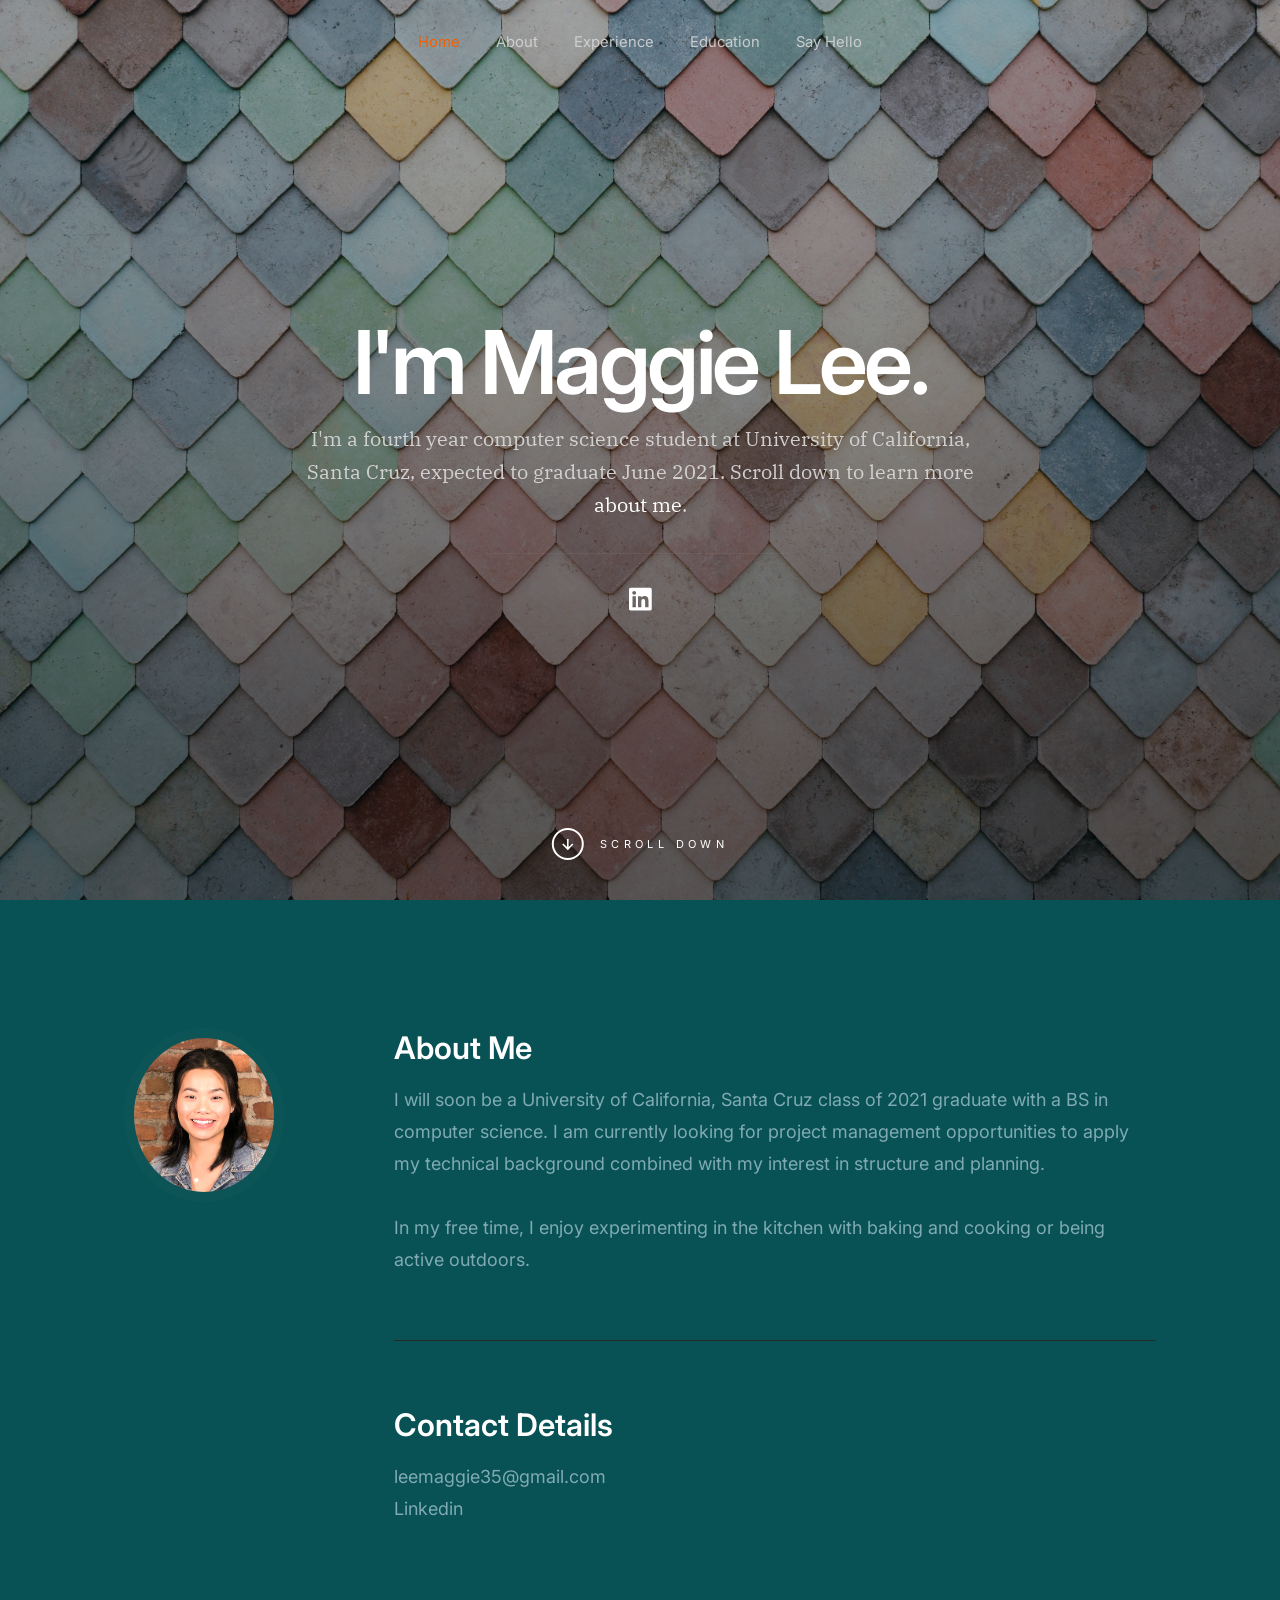
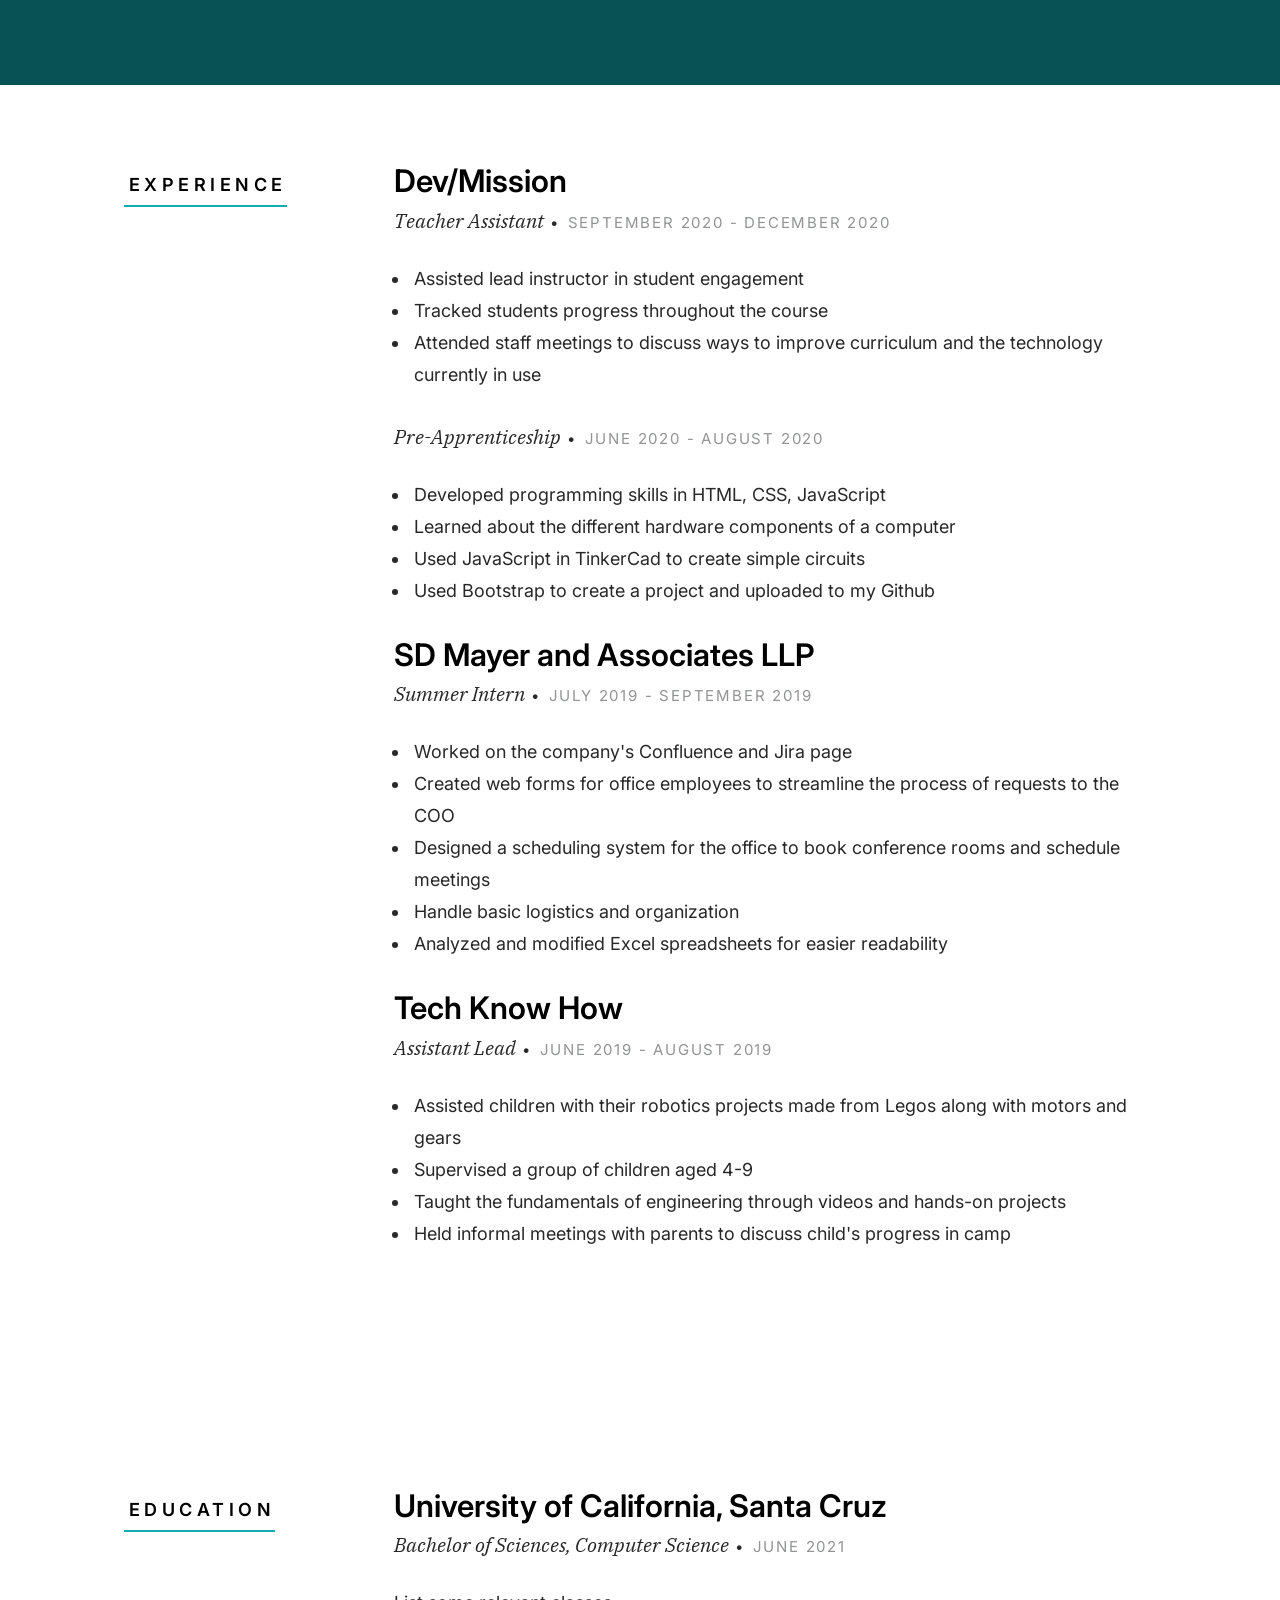
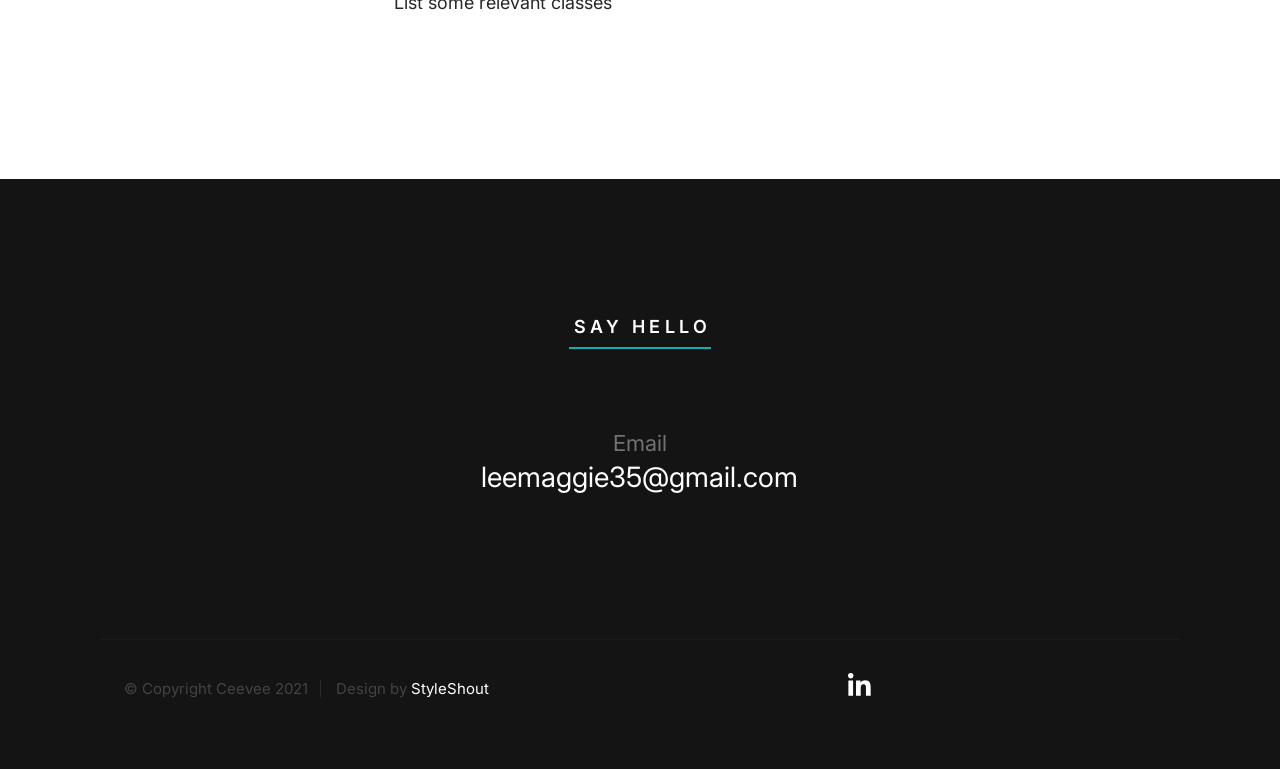
==== index.html @ 456ed6e8 "first commit" ====
<!DOCTYPE html>
<html class="no-js" lang="en">
<head>

    <!--- basic page needs
    ================================================== -->
    <meta charset="utf-8">
    <title>Maggie</title>
    <meta name="description" content="Personal Website / Resume">
    <meta name="author" content="Maggie Lee">

    <!-- mobile specific metas
    ================================================== -->
    <meta name="viewport" content="width=device-width, initial-scale=1">

    <!-- CSS
    ================================================== -->
    <link rel="stylesheet" href="css/styles.css">
    <link rel="stylesheet" href="css/vendor.css">

    <!-- script
    ================================================== -->
    <script defer src="js/vendor/fontawesome/all.min.js"></script>

    <!-- favicons
    ================================================== -->
    <link rel="apple-touch-icon" sizes="180x180" href="apple-touch-icon.png">
    <link rel="icon" type="image/png" sizes="32x32" href="favicon-32x32.png">
    <link rel="icon" type="image/png" sizes="16x16" href="favicon-16x16.png">
    <link rel="manifest" href="site.webmanifest">

</head>

<body id="top" class="ss-preload">


    <!-- preloader
    ================================================== -->
    <div id="preloader">
        <div id="loader"></div>
    </div>


    <!-- header
    ================================================== -->
    <header class="s-header">
        <div class="row s-header__nav-wrap">
            <nav class="s-header__nav">
                <ul>
                    <li class="current"><a class="smoothscroll" href="#hero">Home</a></li>
                    <li><a class="smoothscroll" href="#about">About</a></li>
                    <li><a class="smoothscroll" href="#experience">Experience</a></li>
                    <li><a class="smoothscroll" href="#education">Education</a></li>
                    <li><a class="smoothscroll" href="#contact">Say Hello</a></li>
                </ul>
            </nav>
        </div> <!-- end row -->
        
        <a class="s-header__menu-toggle" href="#0" title="Menu">
            <span class="s-header__menu-icon"></span>
        </a>
    </header> <!-- end s-header -->


    <!-- hero
    ================================================== -->
    <section id="hero" class="s-hero target-section">

        <div class="s-hero__bg rellax" data-rellax-speed="-7"></div>

        <div class="row s-hero__content">
            <div class="column">

                <div class="s-hero__content-about">

                    <h1>I'm Maggie Lee.</h1>

                    <h3>
                    I'm a fourth year computer science student at University of California, Santa Cruz, expected to graduate June 2021. Scroll down to learn more <a class="smoothscroll" href="#about">about me</a>.
                    </h3>

                    <div class="s-hero__content-social">
                        <!-- <a href="#0"><i class="fab fa-facebook-square" aria-hidden="true"></i></a>
                        <a href="#0"><i class="fab fa-twitter" aria-hidden="true"></i></a>
                        <a href="#0"><i class="fab fa-instagram" aria-hidden="true"></i></a>
                        <a href="#0"><i class="fab fa-dribbble" aria-hidden="true"></i></a>
                        <a href="#0"><i class="fab fa-behance" aria-hidden="true"></i></a> -->
                        <a href="https://www.linkedin.com/in/maggie-lee-991480192/"><i class="fab fa-linkedin" aria-hidden="true"></i></a>
                    </div>

                </div> <!-- end s-hero__content-about -->

            </div>
        </div> <!-- s-hero__content -->

        <div class="s-hero__scroll">
            <a href="#about" class="s-hero__scroll-link smoothscroll">
                <span class="scroll-arrow">
                    <svg xmlns="http://www.w3.org/2000/svg" width="24" height="24" viewBox="0 0 24 24" style="fill:rgba(0, 0, 0, 1);transform:;-ms-filter:"><path d="M18.707 12.707L17.293 11.293 13 15.586 13 6 11 6 11 15.586 6.707 11.293 5.293 12.707 12 19.414z"></path></svg>
                </span>
                <span class="scroll-text">Scroll Down</span>
            </a>
        </div> <!-- s-hero__scroll -->

    </section> <!-- end s-hero -->


    <!-- about
    ================================================== -->
    <section id="about" class="s-about target-section">

        <div class="row">
            <div class="column large-3 tab-12">
                <img class="s-about__pic" src="images/avatars/maggie-lee.png" alt="">
            </div>
            <div class="column large-9 tab-12 s-about__content">
                <h3>About Me</h3>
                <p>
                I will soon be a University of California, Santa Cruz class of 2021 graduate with a 
                BS in computer science. I am currently looking for project management opportunities to
                apply my technical background combined with my interest in structure and planning. 
                <br><br>
                In my free time, I enjoy experimenting in the kitchen with baking and cooking or
                being active outdoors.
                </p>

                <hr>

                <div class="row s-about__content-bottom">
                    <div class="column w-1000-stack">
                        <h3>Contact Details</h3>
    
                        <p>
                        <a href="mailto:leemaggie35@gmail.com">leemaggie35@gmail.com</a><br>
                        <a href="https://www.linkedin.com/in/maggie-lee-991480192/">Linkedin</a>
                        </p>
                        
                    </div>
                    <!-- <div class="column w-1000-stack">
                        <a href="#0" class="btn btn--download">
                            <svg xmlns="http://www.w3.org/2000/svg" width="24" height="24" viewBox="0 0 24 24" style="fill:rgba(0, 0, 0, 1);transform:;-ms-filter:"><path d="M12 16L16 11 13 11 13 4 11 4 11 11 8 11z"></path><path d="M20,18H4v-7H2v7c0,1.103,0.897,2,2,2h16c1.103,0,2-0.897,2-2v-7h-2V18z"></path></svg>
                            Download CV
                        </a>
                    </div> -->
                </div>
            </div>
        </div> <!-- end row -->

    </section> <!-- end s-about -->


    <!-- resume
    ================================================== -->
    <section id="experience" class="s-resume target-section">
        
        <div class="row s-resume__section">
            <div class="column large-3 tab-12">
                <h3 class="section-header-allcaps">Experience</h3>
            </div>
            <div class="column large-9 tab-12">
                <div class="resume-block">

                    <div class="resume-block__header">
                        <h4 class="h3">Dev/Mission</h4>
                        <p class="resume-block__header-meta">
                            <span>Teacher Assistant</span> 
                            <span class="resume-block__header-date">
                                September 2020 - December 2020
                            </span>
                        </p>
                    </div>

                    <ul>
                        <li>Assisted lead instructor in student engagement</li>
                        <li>Tracked students progress throughout the course</li>
                        <li>Attended staff meetings to discuss ways to improve
                            curriculum and the technology currently in use
                        </li>
                    </ul>
                    <div class="resume-block__header">
                        <p class="resume-block__header-meta">
                            <span>Pre-Apprenticeship</span> 
                            <span class="resume-block__header-date">
                                June 2020 - August 2020
                            </span>
                        </p>
                    </div>

                    <ul>
                        <li>Developed programming skills in HTML, CSS, JavaScript </li>
                        <li>Learned about the different hardware components of a computer</li>
                        <li>Used JavaScript in TinkerCad to create simple circuits</li>
                        <li>Used Bootstrap to create a project and uploaded to my Github</li>
                    </ul>

                </div> <!-- end resume-block -->

                <div class="resume-block">

                    <div class="resume-block__header">
                        <h4 class="h3">SD Mayer and Associates LLP</h4>
                        <p class="resume-block__header-meta">
                            <span>Summer Intern</span> 
                            <span class="resume-block__header-date">
                                July 2019 - September 2019
                            </span>
                        </p>
                    </div>

                    <ul>
                        <li>Worked on the company's Confluence and Jira page</li>
                        <li>Created web forms for office employees to streamline the process of requests to the COO</li>
                        <li>Designed a scheduling system for the office to book conference rooms 
                            and schedule meetings</li>
                        <li>Handle basic logistics and organization</li>
                        <li>Analyzed and modified Excel spreadsheets for easier readability </li>
                    </ul>
                </div> <!-- end resume-block -->

                <div class="resume-block">

                    <div class="resume-block__header">
                        <h4 class="h3">Tech Know How</h4>
                        <p class="resume-block__header-meta">
                            <span>Assistant Lead</span> 
                            <span class="resume-block__header-date">
                                June 2019 - August 2019
                            </span>
                        </p>
                    </div>

                    <ul>
                        <li>Assisted children with their robotics projects made from Legos along with motors and gears</li>
                        <li>Supervised a group of children aged 4-9</li>
                        <li>Taught the fundamentals of engineering through videos and hands-on projects</li>
                        <li>Held informal meetings with parents to discuss child's progress in camp</li>
                    </ul>
                </div> <!-- end resume-block -->
            </div>
        </div> <!-- s-resume__section -->
    </section>

    <section id="education" class="s-resume target-section">

        <div class="row s-resume__section">
            <div class="column large-3 tab-12">
                <h3 class="section-header-allcaps">Education</h3>
            </div>
            <div class="column large-9 tab-12">
                <div class="resume-block">

                    <div class="resume-block__header">
                        <h4 class="h3">University of California, Santa Cruz</h4>
                        <p class="resume-block__header-meta">
                            <span>Bachelor of Sciences, Computer Science</span> 
                            <span class="resume-block__header-date">
                                June 2021
                            </span>
                        </p>
                    </div>

                    <p>
                    List some relevant classes
                    </p>

                </div> <!-- end resume-block -->
            </div>
        </div> <!-- s-resume__section -->
    </section> 

    <!-- contact
    ================================================== -->
    <section id="contact" class="s-contact target-section">

        <div class="row s-contact__header">
            <div class="column large-12 ">
                <h3 class="section-header-allcaps">Say Hello</h3>
            </div>
        </div>

            <div class="align-center large-4 medium-12">

                <div class="row contact-infos">
                    <div class="column large-12 medium-6 tab-12">
                        <div class="contact-block">
                            <h5 class="contact-block__header">
                                Email
                            </h5>
                            <p class="contact-block__content">
                                <a class="mailtoui" href="mailto:leemaggie35@gmail.com">leemaggie35@gmail.com</a>
                            </p>
                        </div> <!-- end contact-block -->
                    </div>
                </div> <!-- end contact-infos -->

            </div>
        </div> <!-- s-contact__content -->

    </section> <!-- end s-contact -->
    

    <!-- footer
    ================================================== -->
    <footer class="s-footer">
        <div class="row">
            <div class="column large-4 medium-6 w-1000-stack s-footer__social-block">
                <ul class="s-footer__social">
                    <!-- <li><a href="#0"><i class="fab fa-facebook-f" aria-hidden="true"></i></a></li>
                    <li><a href="#0"><i class="fab fa-twitter" aria-hidden="true"></i></a></li>
                    <li><a href="#0"><i class="fab fa-instagram" aria-hidden="true"></i></a></li>
                    <li><a href="#0"><i class="fab fa-dribbble" aria-hidden="true"></i></a></li> -->
                    <li><a href="https://www.linkedin.com/in/maggie-lee-991480192/"><i class="fab fa-linkedin-in" aria-hidden="true"></i></a></li>
                </ul>
            </div>

            <div class="column large-7 medium-6 w-1000-stack ss-copyright">
                <span>© Copyright Ceevee 2021</span> 
                <span>Design by <a href="https://www.styleshout.com/">StyleShout</a></span>
            </div>
        </div>

        <div class="ss-go-top">
            <a class="smoothscroll" title="Back to Top" href="#top">
                <svg xmlns="http://www.w3.org/2000/svg" viewBox="0 0 24 24"><path d="M6 4h12v2H6zm5 10v6h2v-6h5l-6-6-6 6z"/></svg>
             </a>
        </div> <!-- end ss-go-top -->
    </footer>


    <!-- Java Script
    ================================================== -->
    <script src="js/plugins.js"></script>
    <script src="js/main.js"></script>

</body>

</html>
---- css/styles.css ----
/* =================================================================== 
 * Ceevee Main Stylesheet
 * Template Ver. 2.0.0
 * 01-03-2021
 * ------------------------------------------------------------------
 *
 * TOC:
 * # settings and variables
 *      ## fonts
 *      ## colors
 *      ## vertical spacing and typescale
 *      ## grid variables
 * # normalize
 * # basic/base setup styles
 *      ## media
 *      ## typography resets
 *      ## links
 *      ## inputs
 * # Grid v3.0.0
 *      ## medium screen devices
 *      ## tablets
 *      ## mobile devices
 *      ## small mobile devices <= 400px
 * # block grids
 *      ## block grids - medium screen devices
 *      ## block grids - tablets
 *      ## block grids - mobile devices
 *      ## block grids - small mobile devices <= 400px
 * # MISC 
 * # custom grid, block grid STACK breakpoints
 * # base style overrides 
 *      ## links
 * # typography & general theme styles
 *      ## Lists
 *      ## responsive video container
 *      ## floated image
 *      ## tables
 *      ## spacing
 * # preloader
 *      ## page loaded
 * # forms 
 *      ## Style Placeholder Text
 * # buttons 
 * # additional components
 *      ## skillbars
 *      ## alert box
 *      ## pagination 
 * # common and reusable styles
 *      ## animation stuff 
 *      ## MailtoUI style overrides
 * # site header
 *      ## header nav
 *      ## mobile menu toggle 
 * # hero
 *      ## hero content
 *      ## hero social
 *      ## hero scrolldown
 *      ## animate intro content
 * # resume 
 *      ## resume block
 * # portfolio
 *      ## portfolio list
 *      ## modal popup
 * # CTA
 * # testimonials
 *      ## swiper style overrides
 *      ## testimonial slider 
 * # contact
 *      ## contact block
 * # footer
 *      ## footer social
 *      ## copyright
 *      ## go top
 *
 * ------------------------------------------------------------------ */


/* ===================================================================
 * # settings and variables
 *
 * ------------------------------------------------------------------- */

/* ------------------------------------------------------------------- 
 * ## fonts
 * ------------------------------------------------------------------- */
@import url("https://fonts.googleapis.com/css2?family=IBM+Plex+Serif:ital,wght@0,300;0,400;0,500;0,600;0,700;1,200;1,300;1,400;1,500;1,600&family=Inter:wght@300;400;500;600;700&display=swap");
:root {
    --font-1: "Inter", sans-serif;
    --font-2: "IBM Plex Serif", serif;
    /* monospace
     */
    --font-mono: Consolas, "Andale Mono", Courier, "Courier New", monospace;
}

/* ------------------------------------------------------------------- 
 * ## colors
 * ------------------------------------------------------------------- */
:root {
    /* color-1(#11ABB0)
     * color-2(#F06000)
     */
    --color-1: hsla(182, 82%, 38%, 1);
    --color-2: hsla(24, 100%, 47%, 1);

    /* theme color variations
     */
    --color-1-lighter: hsla(182, 82%, 58%, 1);
    --color-1-light  : hsla(182, 82%, 48%, 1);
    --color-1-dark   : hsla(182, 82%, 28%, 1);
    --color-1-darker : hsla(182, 82%, 18%, 1);
    --color-2-lighter: hsla(24, 100%, 67%, 1);
    --color-2-light  : hsla(24, 100%, 57%, 1);
    --color-2-dark   : hsla(24, 100%, 37%, 1);
    --color-2-darker : hsla(24, 100%, 27%, 1);

    /* feedback colors
     * color-error(#ffd1d2), color-success(#c8e675), 
     * color-info(#d7ecfb), color-notice(#fff099)
     */
    --color-error          : hsla(359, 100%, 91%, 1);
    --color-success        : hsla(76, 69%, 68%, 1);
    --color-info           : hsla(205, 82%, 91%, 1);
    --color-notice         : hsla(51, 100%, 80%, 1);
    --color-error-content  : hsla(359, 50%, 50%, 1);
    --color-success-content: hsla(76, 29%, 28%, 1);
    --color-info-content   : hsla(205, 32%, 31%, 1);
    --color-notice-content : hsla(51, 30%, 30%, 1);

    /* shades 
     * generated using 
     * Tint & Shade Generator 
     * (https://maketintsandshades.com/)
     */
    --color-black  : #000000;
    --color-gray-19: #0a0a0a;
    --color-gray-18: #141414;
    --color-gray-17: #1e1e1e;
    --color-gray-16: #282828;
    --color-gray-15: #323333;
    --color-gray-14: #3b3d3d;
    --color-gray-13: #454747;
    --color-gray-12: #4f5151;
    --color-gray-11: #595b5b;
    --color-gray-10: #636565;
    --color-gray-9 : #737474;
    --color-gray-8 : #828484;
    --color-gray-7 : #929393;
    --color-gray-6 : #a1a3a3;
    --color-gray-5 : #b1b2b2;
    --color-gray-4 : #c1c1c1;
    --color-gray-3 : #d0d1d1;
    --color-gray-2 : #e0e0e0;
    --color-gray-1 : #eff0f0;
    --color-white  : #ffffff;

    /* text
     */
    --color-text       : var(--color-gray-16);
    --color-text-dark  : var(--color-black);
    --color-text-light : var(--color-gray-7);
    --color-placeholder: var(--color-gray-7);

    /* buttons
     */
    --color-btn                   : var(--color-gray-3);
    --color-btn-text              : var(--color-black);
    --color-btn-hover             : var(--color-black);
    --color-btn-hover-text        : var(--color-white);
    --color-btn-primary           : var(--color-1);
    --color-btn-primary-text      : var(--color-white);
    --color-btn-primary-hover     : var(--color-2);
    --color-btn-primary-hover-text: var(--color-white);
    --color-btn-stroke            : var(--color-black);
    --color-btn-stroke-text       : var(--color-black);
    --color-btn-stroke-hover      : var(--color-black);
    --color-btn-stroke-hover-text : var(--color-white);

    /* others
     */
    --color-bg     : var(--color-gray-18);
    --color-border : var(--color-gray-2);
    --border-radius: 5px;
}

/* ------------------------------------------------------------------- 
 * ## vertical spacing and typescale
 * ------------------------------------------------------------------- */
:root {

    /* spacing
     * base font size: 18px 
     * vertical space unit : 32px
     */
    --base-size: 62.5%;
    --base-font-size: 1.8rem;
    --space: 3.2rem;

    /* vertical spacing 
     */
    --vspace-0_125: calc(0.125 * var(--space));
    --vspace-0_25 : calc(0.25 * var(--space));
    --vspace-0_5  : calc(0.5 * var(--space));
    --vspace-0_75 : calc(0.75 * var(--space));
    --vspace-0_875: calc(0.875 * var(--space));
    --vspace-1    : calc(var(--space));
    --vspace-1_25 : calc(1.25 * var(--space));
    --vspace-1_5  : calc(1.5 * var(--space));
    --vspace-1_75 : calc(1.75 * var(--space));
    --vspace-2    : calc(2 * var(--space));
    --vspace-2_5  : calc(2.5 * var(--space));
    --vspace-3    : calc(3 * var(--space));
    --vspace-3_5  : calc(3.5 * var(--space));
    --vspace-4    : calc(4 * var(--space));
    --vspace-4_5  : calc(4.5 * var(--space));
    --vspace-5    : calc(5 * var(--space));

    /* type scale
     * ratio 1:2 | base: 18px
     * -------------------------------------------------------
     *
     * --text-display-3 = (77.40px)
     * --text-display-2 = (64.50px)
     * --text-display-1 = (53.75px)
     * --text-xxxl      = (44.79px)
     * --text-xxl       = (37.32px)
     * --text-xl        = (31.10px)
     * --text-lg        = (25.92px)
     * --text-md        = (21.60px)
     * --text-size      = (18.00px) BASE
     * --text-sm        = (15.00px)
     * --text-xs        = (12.50px)
     *
     * -------------------------------------------------------
     */
    --text-scale-ratio: 1.2;
    --text-size       : var(--base-font-size);
    --text-xs         : calc((var(--text-size) / var(--text-scale-ratio)) / var(--text-scale-ratio));
    --text-sm         : calc(var(--text-xs) * var(--text-scale-ratio));
    --text-md         : calc(var(--text-sm) * var(--text-scale-ratio) * var(--text-scale-ratio));
    --text-lg         : calc(var(--text-md) * var(--text-scale-ratio));
    --text-xl         : calc(var(--text-lg) * var(--text-scale-ratio));
    --text-xxl        : calc(var(--text-xl) * var(--text-scale-ratio));
    --text-xxxl       : calc(var(--text-xxl) * var(--text-scale-ratio));
    --text-display-1  : calc(var(--text-xxxl) * var(--text-scale-ratio));
    --text-display-2  : calc(var(--text-display-1) * var(--text-scale-ratio));
    --text-display-3  : calc(var(--text-display-2) * var(--text-scale-ratio));

    /* default button height
     */
    --vspace-btn: var(--vspace-2);
}

/* on mobile devices below 600px
 */
@media screen and (max-width: 600px) {
    :root {
        --base-font-size: 1.6rem;
        --space: 2.8rem;
    }
}

/* ------------------------------------------------------------------- 
 * ## grid variables
 * ------------------------------------------------------------------- */
:root {

    /* widths for rows and containers
     */
    --width-full    : 100%;
    --width-max     : 1080px;
    --width-wide    : 1400px;
    --width-wider   : 1600px;
    --width-widest  : 1800px;
    --width-narrow  : 800px;
    --width-narrower: 600px;
    --width-grid-max: var(--width-max);

    /* gutters
     */
    --gutter-lg : 2.4rem;
    --gutter-md : 2rem;
    --gutter-mob: 1rem;
}


/* ==========================================================================
 * # normalize
 * normalize.css v8.0.1 | MIT License |
 * github.com/necolas/normalize.css
 *
 * -------------------------------------------------------------------------- */

/* ------------------------------------------------------------------- 
 * ## document
 * ------------------------------------------------------------------- */

/* 1. Correct the line height in all browsers.
 * 2. Prevent adjustments of font size after orientation changes in iOS.*/

html {
    line-height: 1.15;
    /* 1 */
    -webkit-text-size-adjust: 100%;
    /* 2 */
}

/* ------------------------------------------------------------------- 
 * ## sections
 * ------------------------------------------------------------------- */

/* Remove the margin in all browsers. */

body {
    margin: 0;
}

/* Render the `main` element consistently in IE. */

main {
    display: block;
}

/* Correct the font size and margin on `h1` elements within `section` and
 * `article` contexts in Chrome, Firefox, and Safari. */

h1 {
    font-size: 2em;
    margin: 0.67em 0;
}

/* ------------------------------------------------------------------- 
 * ## grouping
 * ------------------------------------------------------------------- */

/* 1. Add the correct box sizing in Firefox.
 * 2. Show the overflow in Edge and IE. */

hr {
    -webkit-box-sizing: content-box;
    box-sizing: content-box;
    /* 1 */
    height: 0;
    /* 1 */
    overflow: visible;
    /* 2 */
}

/* 1. Correct the inheritance and scaling of font size in all browsers.
 * 2. Correct the odd `em` font sizing in all browsers. */

pre {
    font-family: monospace, monospace;
    /* 1 */
    font-size: 1em;
    /* 2 */
}

/* ------------------------------------------------------------------- 
 * ## text-level semantics
 * ------------------------------------------------------------------- */

/* Remove the gray background on active links in IE 10. */

a {
    background-color: transparent;
}

/* 1. Remove the bottom border in Chrome 57-
 * 2. Add the correct text decoration in Chrome, Edge, IE, Opera, and Safari. */

abbr[title] {
    border-bottom: none;
    /* 1 */
    text-decoration: underline;
    /* 2 */
    -webkit-text-decoration: underline dotted;
    text-decoration: underline dotted;
    /* 2 */
}

/* Add the correct font weight in Chrome, Edge, and Safari. */

b, strong {
    font-weight: bolder;
}

/* 1. Correct the inheritance and scaling of font size in all browsers.
 * 2. Correct the odd `em` font sizing in all browsers. */

code, kbd, samp {
    font-family: monospace, monospace;
    /* 1 */
    font-size: 1em;
    /* 2 */
}

/* Add the correct font size in all browsers. */

small {
    font-size: 80%;
}

/* Prevent `sub` and `sup` elements from affecting the line height in
 * all browsers. */

sub, sup {
    font-size: 75%;
    line-height: 0;
    position: relative;
    vertical-align: baseline;
}

sub {
    bottom: -0.25em;
}

sup {
    top: -0.5em;
}

/* ------------------------------------------------------------------- 
 * ## embedded content
 * ------------------------------------------------------------------- */

/* Remove the border on images inside links in IE 10. */

img {
    border-style: none;
}

/* ------------------------------------------------------------------- 
 * ## forms
 * ------------------------------------------------------------------- */

/* 1. Change the font styles in all browsers.
 * 2. Remove the margin in Firefox and Safari. */

button, input, optgroup, select, textarea {
    font-family: inherit;
    /* 1 */
    font-size: 100%;
    /* 1 */
    line-height: 1.15;
    /* 1 */
    margin: 0;
    /* 2 */
}

/* Show the overflow in IE.
 * 1. Show the overflow in Edge. */

button, input {
    /* 1 */
    overflow: visible;
}

/* Remove the inheritance of text transform in Edge, Firefox, and IE.
 * 1. Remove the inheritance of text transform in Firefox. */

button, select {
    /* 1 */
    text-transform: none;
}

/* Correct the inability to style clickable types in iOS and Safari. */

button, [type="button"], [type="reset"], [type="submit"] {
    -webkit-appearance: button;
}

/* Remove the inner border and padding in Firefox. */

button::-moz-focus-inner, [type="button"]::-moz-focus-inner, [type="reset"]::-moz-focus-inner, [type="submit"]::-moz-focus-inner {
    border-style: none;
    padding: 0;
}

/* Restore the focus styles unset by the previous rule. */

button:-moz-focusring, [type="button"]:-moz-focusring, [type="reset"]:-moz-focusring, [type="submit"]:-moz-focusring {
    outline: 1px dotted ButtonText;
}

/* Correct the padding in Firefox. */

fieldset {
    padding: 0.35em 0.75em 0.625em;
}

/* 1. Correct the text wrapping in Edge and IE.
 * 2. Correct the color inheritance from `fieldset` elements in IE.
 * 3. Remove the padding so developers are not caught out when they zero out
 *    `fieldset` elements in all browsers. */

legend {
    -webkit-box-sizing: border-box;
    box-sizing: border-box;
    /* 1 */
    color: inherit;
    /* 2 */
    display: table;
    /* 1 */
    max-width: 100%;
    /* 1 */
    padding: 0;
    /* 3 */
    white-space: normal;
    /* 1 */
}

/* Add the correct vertical alignment in Chrome, Firefox, and Opera. */

progress {
    vertical-align: baseline;
}

/* Remove the default vertical scrollbar in IE 10+. */

textarea {
    overflow: auto;
}

/* 1. Add the correct box sizing in IE 10.
 * 2. Remove the padding in IE 10. */

[type="checkbox"], [type="radio"] {
    -webkit-box-sizing: border-box;
    box-sizing: border-box;
    /* 1 */
    padding: 0;
    /* 2 */
}

/* Correct the cursor style of increment and decrement buttons in Chrome. */

[type="number"]::-webkit-inner-spin-button, [type="number"]::-webkit-outer-spin-button {
    height: auto;
}

/* 1. Correct the odd appearance in Chrome and Safari.
 * 2. Correct the outline style in Safari. */

[type="search"] {
    -webkit-appearance: textfield;
    /* 1 */
    outline-offset: -2px;
    /* 2 */
}

/* Remove the inner padding in Chrome and Safari on macOS. */

[type="search"]::-webkit-search-decoration {
    -webkit-appearance: none;
}

/* 1. Correct the inability to style clickable types in iOS and Safari.
 * 2. Change font properties to `inherit` in Safari. */

::-webkit-file-upload-button {
    -webkit-appearance: button;
    /* 1 */
    font: inherit;
    /* 2 */
}

/* ------------------------------------------------------------------- 
 * ## interactive
 * ------------------------------------------------------------------- */

/* Add the correct display in Edge, IE 10+, and Firefox. */

details {
    display: block;
}

/* Add the correct display in all browsers. */

summary {
    display: list-item;
}

/* ------------------------------------------------------------------- 
 * ## misc
 * ------------------------------------------------------------------- */

/* Add the correct display in IE 10+. */

template {
    display: none;
}

/* Add the correct display in IE 10. */

[hidden] {
    display: none;
}


/* ===================================================================
 * # basic/base setup styles
 *
 * ------------------------------------------------------------------- */
html {
    font-size: 62.5%;
    -webkit-box-sizing: border-box;
    box-sizing: border-box;
}

*, *::before, *::after {
    -webkit-box-sizing: inherit;
    box-sizing: inherit;
}

body {
    font-weight: normal;
    line-height: 1;
    word-wrap: break-word;
    -moz-font-smoothing: grayscale;
    -moz-osx-font-smoothing: grayscale;
    -webkit-font-smoothing: antialiased;
    -webkit-overflow-scrolling: touch;
    -webkit-text-size-adjust: none;
}

/* ------------------------------------------------------------------- 
 * ## media
 * ------------------------------------------------------------------- */
svg, img, video embed, iframe, object {
    max-width: 100%;
    height: auto;
}

/* ------------------------------------------------------------------- 
 * ## typography resets
 * ------------------------------------------------------------------- */
div, dl, dt, dd, ul, ol, li, h1, h2, h3, h4, h5, h6, pre, form, p, blockquote, th, td {
    margin: 0;
    padding: 0;
}

p {
    font-size: inherit;
    text-rendering: optimizeLegibility;
}

em, i {
    font-style: italic;
    line-height: inherit;
}

strong, b {
    font-weight: bold;
    line-height: inherit;
}

small {
    font-size: 60%;
    line-height: inherit;
}

ol, ul {
    list-style: none;
}

li {
    display: block;
}

/* ------------------------------------------------------------------- 
 * ## links
 * ------------------------------------------------------------------- */
a {
    text-decoration: none;
    line-height: inherit;
}

a img {
    border: none;
}

/* ------------------------------------------------------------------- 
 * ## inputs
 * ------------------------------------------------------------------- */
fieldset {
    margin: 0;
    padding: 0;
}

input[type="email"], 
input[type="number"], 
input[type="search"], 
input[type="text"], 
input[type="tel"], 
input[type="url"], 
input[type="password"], textarea {
    -webkit-appearance: none;
    -moz-appearance: none;
    appearance: none;
}


/* ===================================================================
 * # Grid v3.0.0
 *
 *   -----------------------------------------------------------------
 * - Grid breakpoints are based on MAXIMUM WIDTH media queries, 
 *   meaning they apply to that one breakpoint and ALL THOSE BELOW IT.
 * - Grid columns without a specified width will automatically layout 
 *   as equal width columns.
 * ------------------------------------------------------------------- */

/* rows
 * ------------------------------------- */
.row {
    width: 92%;
    max-width: var(--width-grid-max);
    margin: 0 auto;
    display: -ms-flexbox;
    display: -webkit-box;
    display: flex;
    -ms-flex-flow: row wrap;
    -webkit-box-orient: horizontal;
    -webkit-box-direction: normal;
    flex-flow: row wrap;
}

.row .row {
    width: auto;
    max-width: none;
    margin-left: calc(var(--gutter-lg) * -1);
    margin-right: calc(var(--gutter-lg) * -1);
}

/* columns
 * -------------------------------------- */
.column {
    -ms-flex: 1 1 0%;
    -webkit-box-flex: 1;
    flex: 1 1 0%;
    padding: 0 var(--gutter-lg);
}

.collapse>.column, .column.collapse {
    padding: 0;
}

/* flex row containers utility classes
 */
.row.row-wrap {
    -ms-flex-wrap: wrap;
    flex-wrap: wrap;
}

.row.row-nowrap {
    -ms-flex-wrap: none;
    flex-wrap: nowrap;
}

.row.row-y-top {
    -ms-flex-align: start;
    -webkit-box-align: start;
    align-items: flex-start;
}

.row.row-y-bottom {
    -ms-flex-align: end;
    -webkit-box-align: end;
    align-items: flex-end;
}

.row.row-y-center {
    -ms-flex-align: center;
    -webkit-box-align: center;
    align-items: center;
}

.row.row-stretch {
    -ms-flex-align: stretch;
    -webkit-box-align: stretch;
    align-items: stretch;
}

.row.row-baseline {
    -ms-flex-align: baseline;
    -webkit-box-align: baseline;
    align-items: baseline;
}

.row.row-x-left {
    -ms-flex-pack: start;
    -webkit-box-pack: start;
    justify-content: flex-start;
}

.row.row-x-right {
    -ms-flex-pack: end;
    -webkit-box-pack: end;
    justify-content: flex-end;
}

.row.row-x-center {
    -ms-flex-pack: center;
    -webkit-box-pack: center;
    justify-content: center;
}

/* flex item utility alignment classes
 */
.align-center {
    margin: auto;
    -webkit-align-self: center;
    -ms-flex-item-align: center;
    -ms-grid-row-align: center;
    align-self: center;
}

.align-left {
    margin-right: auto;
    -webkit-align-self: center;
    -ms-flex-item-align: center;
    -ms-grid-row-align: center;
    align-self: center;
}

.align-right {
    margin-left: auto;
    -webkit-align-self: center;
    -ms-flex-item-align: center;
    -ms-grid-row-align: center;
    align-self: center;
}

.align-x-center {
    margin-right: auto;
    margin-left: auto;
}

.align-x-left {
    margin-right: auto;
}

.align-x-right {
    margin-left: auto;
}

.align-y-center {
    -webkit-align-self: center;
    -ms-flex-item-align: center;
    -ms-grid-row-align: center;
    align-self: center;
}

.align-y-top {
    -webkit-align-self: flex-start;
    -ms-flex-item-align: start;
    align-self: flex-start;
}

.align-y-bottom {
    -webkit-align-self: flex-end;
    -ms-flex-item-align: end;
    align-self: flex-end;
}

/* large screen column widths 
 */
.large-1 {
    -ms-flex: 0 0 8.33333%;
    -webkit-box-flex: 0;
    flex: 0 0 8.33333%;
    max-width: 8.33333%;
}

.large-2 {
    -ms-flex: 0 0 16.66667%;
    -webkit-box-flex: 0;
    flex: 0 0 16.66667%;
    max-width: 16.66667%;
}

.large-3 {
    -ms-flex: 0 0 25%;
    -webkit-box-flex: 0;
    flex: 0 0 25%;
    max-width: 25%;
}

.large-4 {
    -ms-flex: 0 0 33.33333%;
    -webkit-box-flex: 0;
    flex: 0 0 33.33333%;
    max-width: 33.33333%;
}

.large-5 {
    -ms-flex: 0 0 41.66667%;
    -webkit-box-flex: 0;
    flex: 0 0 41.66667%;
    max-width: 41.66667%;
}

.large-6 {
    -ms-flex: 0 0 50%;
    -webkit-box-flex: 0;
    flex: 0 0 50%;
    max-width: 50%;
}

.large-7 {
    -ms-flex: 0 0 58.33333%;
    -webkit-box-flex: 0;
    flex: 0 0 58.33333%;
    max-width: 58.33333%;
}

.large-8 {
    -ms-flex: 0 0 66.66667%;
    -webkit-box-flex: 0;
    flex: 0 0 66.66667%;
    max-width: 66.66667%;
}

.large-9 {
    -ms-flex: 0 0 75%;
    -webkit-box-flex: 0;
    flex: 0 0 75%;
    max-width: 75%;
}

.large-10 {
    -ms-flex: 0 0 83.33333%;
    -webkit-box-flex: 0;
    flex: 0 0 83.33333%;
    max-width: 83.33333%;
}

.large-11 {
    -ms-flex: 0 0 91.66667%;
    -webkit-box-flex: 0;
    flex: 0 0 91.66667%;
    max-width: 91.66667%;
}

.large-12 {
    -ms-flex: 0 0 100%;
    -webkit-box-flex: 0;
    flex: 0 0 100%;
    max-width: 100%;
}

/* ------------------------------------------------------------------- 
 * ## medium screen devices
 * ------------------------------------------------------------------- */
@media screen and (max-width: 1200px) {
    .row .row {
        margin-left: calc(var(--gutter-md) * -1);
        margin-right: calc(var(--gutter-md) * -1);
    }
    .column {
        padding: 0 var(--gutter-md);
    }
    .medium-1 {
        -ms-flex: 0 0 8.33333%;
        -webkit-box-flex: 0;
        flex: 0 0 8.33333%;
        max-width: 8.33333%;
    }
    .medium-2 {
        -ms-flex: 0 0 16.66667%;
        -webkit-box-flex: 0;
        flex: 0 0 16.66667%;
        max-width: 16.66667%;
    }
    .medium-3 {
        -ms-flex: 0 0 25%;
        -webkit-box-flex: 0;
        flex: 0 0 25%;
        max-width: 25%;
    }
    .medium-4 {
        -ms-flex: 0 0 33.33333%;
        -webkit-box-flex: 0;
        flex: 0 0 33.33333%;
        max-width: 33.33333%;
    }
    .medium-5 {
        -ms-flex: 0 0 41.66667%;
        -webkit-box-flex: 0;
        flex: 0 0 41.66667%;
        max-width: 41.66667%;
    }
    .medium-6 {
        -ms-flex: 0 0 50%;
        -webkit-box-flex: 0;
        flex: 0 0 50%;
        max-width: 50%;
    }
    .medium-7 {
        -ms-flex: 0 0 58.33333%;
        -webkit-box-flex: 0;
        flex: 0 0 58.33333%;
        max-width: 58.33333%;
    }
    .medium-8 {
        -ms-flex: 0 0 66.66667%;
        -webkit-box-flex: 0;
        flex: 0 0 66.66667%;
        max-width: 66.66667%;
    }
    .medium-9 {
        -ms-flex: 0 0 75%;
        -webkit-box-flex: 0;
        flex: 0 0 75%;
        max-width: 75%;
    }
    .medium-10 {
        -ms-flex: 0 0 83.33333%;
        -webkit-box-flex: 0;
        flex: 0 0 83.33333%;
        max-width: 83.33333%;
    }
    .medium-11 {
        -ms-flex: 0 0 91.66667%;
        -webkit-box-flex: 0;
        flex: 0 0 91.66667%;
        max-width: 91.66667%;
    }
    .medium-12 {
        -ms-flex: 0 0 100%;
        -webkit-box-flex: 0;
        flex: 0 0 100%;
        max-width: 100%;
    }
}

/* ------------------------------------------------------------------- 
 * ## tablets
 * ------------------------------------------------------------------- */
@media screen and (max-width: 800px) {
    .row {
        width: 90%;
    }
    .tab-1 {
        -ms-flex: 0 0 8.33333%;
        -webkit-box-flex: 0;
        flex: 0 0 8.33333%;
        max-width: 8.33333%;
    }
    .tab-2 {
        -ms-flex: 0 0 16.66667%;
        -webkit-box-flex: 0;
        flex: 0 0 16.66667%;
        max-width: 16.66667%;
    }
    .tab-3 {
        -ms-flex: 0 0 25%;
        -webkit-box-flex: 0;
        flex: 0 0 25%;
        max-width: 25%;
    }
    .tab-4 {
        -ms-flex: 0 0 33.33333%;
        -webkit-box-flex: 0;
        flex: 0 0 33.33333%;
        max-width: 33.33333%;
    }
    .tab-5 {
        -ms-flex: 0 0 41.66667%;
        -webkit-box-flex: 0;
        flex: 0 0 41.66667%;
        max-width: 41.66667%;
    }
    .tab-6 {
        -ms-flex: 0 0 50%;
        -webkit-box-flex: 0;
        flex: 0 0 50%;
        max-width: 50%;
    }
    .tab-7 {
        -ms-flex: 0 0 58.33333%;
        -webkit-box-flex: 0;
        flex: 0 0 58.33333%;
        max-width: 58.33333%;
    }
    .tab-8 {
        -ms-flex: 0 0 66.66667%;
        -webkit-box-flex: 0;
        flex: 0 0 66.66667%;
        max-width: 66.66667%;
    }
    .tab-9 {
        -ms-flex: 0 0 75%;
        -webkit-box-flex: 0;
        flex: 0 0 75%;
        max-width: 75%;
    }
    .tab-10 {
        -ms-flex: 0 0 83.33333%;
        -webkit-box-flex: 0;
        flex: 0 0 83.33333%;
        max-width: 83.33333%;
    }
    .tab-11 {
        -ms-flex: 0 0 91.66667%;
        -webkit-box-flex: 0;
        flex: 0 0 91.66667%;
        max-width: 91.66667%;
    }
    .tab-12 {
        -ms-flex: 0 0 100%;
        -webkit-box-flex: 0;
        flex: 0 0 100%;
        max-width: 100%;
    }
    .hide-on-tablet {
        display: none;
    }
}

/* ------------------------------------------------------------------- 
 * ## mobile devices
 * ------------------------------------------------------------------- */
@media screen and (max-width: 600px) {
    .row {
        width: 100%;
        padding-left: 6vw;
        padding-right: 6vw;
    }
    .row .row {
        margin-left: calc(var(--gutter-mob) * -1);
        margin-right: calc(var(--gutter-mob) * -1);
        padding-left: 0;
        padding-right: 0;
    }
    .column {
        padding: 0 var(--gutter-mob);
    }
    .mob-1 {
        -ms-flex: 0 0 8.33333%;
        -webkit-box-flex: 0;
        flex: 0 0 8.33333%;
        max-width: 8.33333%;
    }
    .mob-2 {
        -ms-flex: 0 0 16.66667%;
        -webkit-box-flex: 0;
        flex: 0 0 16.66667%;
        max-width: 16.66667%;
    }
    .mob-3 {
        -ms-flex: 0 0 25%;
        -webkit-box-flex: 0;
        flex: 0 0 25%;
        max-width: 25%;
    }
    .mob-4 {
        -ms-flex: 0 0 33.33333%;
        -webkit-box-flex: 0;
        flex: 0 0 33.33333%;
        max-width: 33.33333%;
    }
    .mob-5 {
        -ms-flex: 0 0 41.66667%;
        -webkit-box-flex: 0;
        flex: 0 0 41.66667%;
        max-width: 41.66667%;
    }
    .mob-6 {
        -ms-flex: 0 0 50%;
        -webkit-box-flex: 0;
        flex: 0 0 50%;
        max-width: 50%;
    }
    .mob-7 {
        -ms-flex: 0 0 58.33333%;
        -webkit-box-flex: 0;
        flex: 0 0 58.33333%;
        max-width: 58.33333%;
    }
    .mob-8 {
        -ms-flex: 0 0 66.66667%;
        -webkit-box-flex: 0;
        flex: 0 0 66.66667%;
        max-width: 66.66667%;
    }
    .mob-9 {
        -ms-flex: 0 0 75%;
        -webkit-box-flex: 0;
        flex: 0 0 75%;
        max-width: 75%;
    }
    .mob-10 {
        -ms-flex: 0 0 83.33333%;
        -webkit-box-flex: 0;
        flex: 0 0 83.33333%;
        max-width: 83.33333%;
    }
    .mob-11 {
        -ms-flex: 0 0 91.66667%;
        -webkit-box-flex: 0;
        flex: 0 0 91.66667%;
        max-width: 91.66667%;
    }
    .mob-12 {
        -ms-flex: 0 0 100%;
        -webkit-box-flex: 0;
        flex: 0 0 100%;
        max-width: 100%;
    }
    .hide-on-mobile {
        display: none;
    }
}

/* ------------------------------------------------------------------- 
 * ## small mobile devices <= 400px
 * ------------------------------------------------------------------- */
@media screen and (max-width: 400px) {
    .row .row {
        margin-left: 0;
        margin-right: 0;
    }
    .column {
        -ms-flex: 0 0 100%;
        -webkit-box-flex: 0;
        flex: 0 0 100%;
        max-width: 100%;
        margin-left: 0;
        margin-right: 0;
        padding: 0;
    }
    .hide-on-mobile-small {
        display: none;
    }
}


/* ===================================================================
 * # block grids
 *
 * -------------------------------------------------------------------
 * Equally-sized columns define at parent/row level.
 * ------------------------------------------------------------------- */
.block-large-1-8>.column {
    -ms-flex: 0 0 12.5%;
    -webkit-box-flex: 0;
    flex: 0 0 12.5%;
    max-width: 12.5%;
}

.block-large-1-6>.column {
    -ms-flex: 0 0 16.66667%;
    -webkit-box-flex: 0;
    flex: 0 0 16.66667%;
    max-width: 16.66667%;
}

.block-large-1-5>.column {
    -ms-flex: 0 0 20%;
    -webkit-box-flex: 0;
    flex: 0 0 20%;
    max-width: 20%;
}

.block-large-1-4>.column {
    -ms-flex: 0 0 25%;
    -webkit-box-flex: 0;
    flex: 0 0 25%;
    max-width: 25%;
}

.block-large-1-3>.column {
    -ms-flex: 0 0 33.33333%;
    -webkit-box-flex: 0;
    flex: 0 0 33.33333%;
    max-width: 33.33333%;
}

.block-large-1-2>.column {
    -ms-flex: 0 0 50%;
    -webkit-box-flex: 0;
    flex: 0 0 50%;
    max-width: 50%;
}

.block-large-full>.column {
    -ms-flex: 0 0 100%;
    -webkit-box-flex: 0;
    flex: 0 0 100%;
    max-width: 100%;
}

/* ------------------------------------------------------------------- 
 * ## block grids - medium screen devices
 * ------------------------------------------------------------------- */
@media screen and (max-width: 1200px) {
    .block-medium-1-8>.column {
        -ms-flex: 0 0 12.5%;
        -webkit-box-flex: 0;
        flex: 0 0 12.5%;
        max-width: 12.5%;
    }
    .block-medium-1-6>.column {
        -ms-flex: 0 0 16.66667%;
        -webkit-box-flex: 0;
        flex: 0 0 16.66667%;
        max-width: 16.66667%;
    }
    .block-medium-1-5>.column {
        -ms-flex: 0 0 20%;
        -webkit-box-flex: 0;
        flex: 0 0 20%;
        max-width: 20%;
    }
    .block-medium-1-4>.column {
        -ms-flex: 0 0 25%;
        -webkit-box-flex: 0;
        flex: 0 0 25%;
        max-width: 25%;
    }
    .block-medium-1-3>.column {
        -ms-flex: 0 0 33.33333%;
        -webkit-box-flex: 0;
        flex: 0 0 33.33333%;
        max-width: 33.33333%;
    }
    .block-medium-1-2>.column {
        -ms-flex: 0 0 50%;
        -webkit-box-flex: 0;
        flex: 0 0 50%;
        max-width: 50%;
    }
    .block-medium-full>.column {
        -ms-flex: 0 0 100%;
        -webkit-box-flex: 0;
        flex: 0 0 100%;
        max-width: 100%;
    }
}

/* ------------------------------------------------------------------- 
 * ## block grids - tablets
 * ------------------------------------------------------------------- */
@media screen and (max-width: 800px) {
    .block-tab-1-8>.column {
        -ms-flex: 0 0 12.5%;
        -webkit-box-flex: 0;
        flex: 0 0 12.5%;
        max-width: 12.5%;
    }
    .block-tab-1-6>.column {
        -ms-flex: 0 0 16.66667%;
        -webkit-box-flex: 0;
        flex: 0 0 16.66667%;
        max-width: 16.66667%;
    }
    .block-tab-1-5>.column {
        -ms-flex: 0 0 20%;
        -webkit-box-flex: 0;
        flex: 0 0 20%;
        max-width: 20%;
    }
    .block-tab-1-4>.column {
        -ms-flex: 0 0 25%;
        -webkit-box-flex: 0;
        flex: 0 0 25%;
        max-width: 25%;
    }
    .block-tab-1-3>.column {
        -ms-flex: 0 0 33.33333%;
        -webkit-box-flex: 0;
        flex: 0 0 33.33333%;
        max-width: 33.33333%;
    }
    .block-tab-1-2>.column {
        -ms-flex: 0 0 50%;
        -webkit-box-flex: 0;
        flex: 0 0 50%;
        max-width: 50%;
    }
    .block-tab-full>.column {
        -ms-flex: 0 0 100%;
        -webkit-box-flex: 0;
        flex: 0 0 100%;
        max-width: 100%;
    }
}

/* ------------------------------------------------------------------- 
 * ## block grids - mobile devices
 * ------------------------------------------------------------------- */
@media screen and (max-width: 600px) {
    .block-mob-1-8>.column {
        -ms-flex: 0 0 12.5%;
        -webkit-box-flex: 0;
        flex: 0 0 12.5%;
        max-width: 12.5%;
    }
    .block-mob-1-6>.column {
        -ms-flex: 0 0 16.66667%;
        -webkit-box-flex: 0;
        flex: 0 0 16.66667%;
        max-width: 16.66667%;
    }
    .block-mob-1-5>.column {
        -ms-flex: 0 0 20%;
        -webkit-box-flex: 0;
        flex: 0 0 20%;
        max-width: 20%;
    }
    .block-mob-1-4>.column {
        -ms-flex: 0 0 25%;
        -webkit-box-flex: 0;
        flex: 0 0 25%;
        max-width: 25%;
    }
    .block-mob-1-3>.column {
        -ms-flex: 0 0 33.33333%;
        -webkit-box-flex: 0;
        flex: 0 0 33.33333%;
        max-width: 33.33333%;
    }
    .block-mob-1-2>.column {
        -ms-flex: 0 0 50%;
        -webkit-box-flex: 0;
        flex: 0 0 50%;
        max-width: 50%;
    }
    .block-mob-full>.column {
        -ms-flex: 0 0 100%;
        -webkit-box-flex: 0;
        flex: 0 0 100%;
        max-width: 100%;
    }
}

/* ------------------------------------------------------------------- 
 * ## block grids - small mobile devices <= 400px
 * ------------------------------------------------------------------- */
@media screen and (max-width: 400px) {
    .stack>.column {
        -ms-flex: 0 0 100%;
        -webkit-box-flex: 0;
        flex: 0 0 100%;
        max-width: 100%;
        margin-left: 0;
        margin-right: 0;
        padding: 0;
    }
}


/* ===================================================================
 * # MISC 
 *
 * ------------------------------------------------------------------- */
.h-group:after {
    content: "";
    display: table;
    clear: both;
}

/* misc helper classes
 */
.is-hidden {
    display: none;
}

.is-invisible {
    visibility: hidden;
}

.h-screen-reader-text {
    clip: rect(1px, 1px, 1px, 1px);
    -webkit-clip-path: inset(50%);
    clip-path: inset(50%);
    height: 1px;
    width: 1px;
    margin: -1px;
    overflow: hidden;
    padding: 0;
    border: 0;
    position: absolute;
}

.h-antialiased {
    -webkit-font-smoothing: antialiased;
    -moz-osx-font-smoothing: grayscale;
}

.h-overflow-hidden {
    overflow: hidden;
}

.h-remove-top {
    margin-top: 0;
}

.h-remove-bottom {
    margin-bottom: 0;
}

.h-add-half-bottom {
    margin-bottom: var(--vspace-0_5) !important;
}

.h-add-bottom {
    margin-bottom: var(--vspace-1) !important;
}

.h-no-border {
    border: none;
}

.h-full-width {
    width: 100%;
}

.h-text-center {
    text-align: center;
}

.h-text-left {
    text-align: left;
}

.h-text-right {
    text-align: right;
}

.h-pull-left {
    float: left;
}

.h-pull-right {
    float: right;
}


/* ===================================================================
 * # custom grid, block grid STACK breakpoints
 *
 * ------------------------------------------------------------------- */
@media screen and (max-width: 1000px) {
    .w-1000-stack, .block-1000-stack>.column {
        -ms-flex: 0 0 100%;
        -webkit-box-flex: 0;
        flex: 0 0 100%;
        max-width: 100%;
    }
}

@media screen and (max-width: 700px) {
    .w-700-stack, .block-700-stack>.column {
        -ms-flex: 0 0 100%;
        -webkit-box-flex: 0;
        flex: 0 0 100%;
        max-width: 100%;
    }
}

@media screen and (max-width: 500px) {
    .w-500-stack, .block-500-stack>.column {
        -ms-flex: 0 0 100%;
        -webkit-box-flex: 0;
        flex: 0 0 100%;
        max-width: 100%;
    }
}

/* ===================================================================
 * # base style overrides 
 *
 * ------------------------------------------------------------------- */
html {
    font-size: var(--base-size);
}

html, body {
    height: 100%;
}

body {
    background: var(--color-bg);
    font-family: var(--font-1);
    font-size: var(--text-size);
    font-style: normal;
    font-weight: normal;
    line-height: var(--vspace-1);
    color: var(--color-text);
    margin: 0;
    padding: 0;
}

/* ------------------------------------------------------------------- 
 * ## links
 * ------------------------------------------------------------------- */
a {
    color: var(--color-1);
    -webkit-transition: all 0.3s ease-in-out;
    transition: all 0.3s ease-in-out;
}

a:hover, a:focus, a:active {
    color: var(--color-2);
}

a:hover, a:active {
    outline: 0;
}


/* ===================================================================
 * # typography & general theme styles
 * 
 * ------------------------------------------------------------------- */

/* type scale - ratio 1:2 | base: 18px
 * -------------------------------------------------------------------
 * --text-display-3 = (77.40px)
 * --text-display-2 = (64.50px)
 * --text-display-1 = (53.75px)
 * --text-xxxl      = (44.79px)
 * --text-xxl       = (37.32px)
 * --text-xl        = (31.10px)
 * --text-lg        = (25.92px)
 * --text-md        = (21.60px)
 * --text-size      = (18.00px) BASE
 * --text-sm        = (15.00px)
 * --text-xs        = (12.50px)
 * -------------------------------------------------------------------- */
h1, h2, h3, h4, h5, h6, 
.h1, .h2, .h3, .h4, .h5, .h6 {
    font-family: var(--font-1);
    font-weight: 600;
    font-style: normal;
    color: var(--color-text-dark);
    -webkit-font-variant-ligatures: common-ligatures;
    font-variant-ligatures: common-ligatures;
    text-rendering: optimizeLegibility;
}

h1, .h1 {
    margin-top: var(--vspace-3);
    margin-bottom: var(--vspace-0_75);
}

h2, .h2, h3, .h3, h4, .h4 {
    margin-top: var(--vspace-2_5);
    margin-bottom: var(--vspace-0_5);
}

h5, .h5, h6, .h6 {
    margin-top: var(--vspace-1_5);
    margin-bottom: var(--vspace-0_5);
}

h1, .h1 {
    font-size: var(--text-display-1);
    line-height: calc(var(--vspace-1_75) + var(--vspace-0_125));
    letter-spacing: -.015em;
}

@media screen and (max-width: 600px) {
    h1, .h1 {
        font-size: var(--text-xxxl);
        line-height: var(--vspace-1_75);
    }
}

h2, .h2 {
    font-size: var(--text-xxl);
    line-height: calc(var(--vspace-1_25) + var(--vspace-0_125));
    letter-spacing: -.01em;
}

h3, .h3 {
    font-size: var(--text-xl);
    line-height: var(--vspace-1_25);
}

h4, .h4 {
    font-size: var(--text-lg);
    line-height: var(--vspace-1);
}

h5, .h5 {
    font-size: var(--text-md);
    line-height: calc(0.875 * var(--space));
}

h6, .h6 {
    font-size: var(--text-sm);
    font-weight: 700;
    line-height: var(--vspace-0_75);
    text-transform: uppercase;
    letter-spacing: .2em;
}

.lead, .attention-getter {
    font-weight: 300;
    font-size: var(--text-md);
    line-height: calc(1.125 * var(--space));
    color: var(--color-text-dark);
}

@media screen and (max-width: 400px) {
    .lead, .attention-getter {
        font-size: calc(var(--text-size) * 1.0556);
    }
}

figure img, p img {
    margin: 0;
    vertical-align: bottom;
}

em, i, strong, b {
    font-size: inherit;
    line-height: inherit;
}

em, i {
    font-family: var(--font-1);
    font-style: italic;
}

strong, b {
    font-family: var(--font-1);
    font-weight: 600;
    color: var(--color-text-dark);
}

small {
    font-size: var(--text-sm);
    font-weight: 500;
    line-height: var(--vspace-0_5);
}

blockquote {
    margin: 0 0 var(--vspace-1) 0;
    padding: var(--vspace-1) var(--vspace-1_5);
    border-left: 4px solid black;
    position: relative;
}

@media screen and (max-width: 400px) {
    blockquote {
        padding: var(--vspace-0_75) var(--vspace-0_75);
    }
}

blockquote p {
    font-family: var(--font-2);
    font-size: var(--text-lg);
    font-weight: 400;
    font-style: normal;
    line-height: var(--vspace-1_25);
    color: var(--color-text-dark);
    padding: 0;
}

blockquote cite {
    display: block;
    font-family: var(--font-1);
    font-weight: 400;
    font-size: var(--text-sm);
    line-height: var(--vspace-0_75);
    font-style: normal;
}

blockquote cite:before {
    content: "\2014 \0020";
}

blockquote cite, blockquote cite a, blockquote cite a:visited {
    color: var(--color-text-light);
    border: none;
}

figure {
    display: block;
    margin-left: 0;
    margin-right: 0;
}

figure img+figcaption {
    margin-top: var(--vspace-1);
}

figcaption {
    font-size: var(--text-sm);
    text-align: center;
    margin-bottom: 0;
}

var, kbd, samp, code, pre {
    font-family: var(--font-mono);
}

pre {
    padding: var(--vspace-0_75) var(--vspace-1) var(--vspace-1);
    background: var(--color-gray-1);
    overflow-x: auto;
}

code {
    font-size: var(--text-sm);
    line-height: 1.6rem;
    margin: 0 .2rem;
    padding: calc(((var(--vspace-1) - 1.6rem) / 2) - .1rem) calc(.8rem - .1rem);
    white-space: nowrap;
    background: var(--color-gray-1);
    border: 1px solid var(--color-gray-3);
    color: var(--color-text);
    border-radius: 3px;
}

pre>code {
    display: block;
    white-space: pre;
    line-height: var(--vspace-1);
    padding: 0;
    margin: 0;
    border: none;
}

del {
    text-decoration: line-through;
}

abbr {
    font-family: var(--font-1);
    font-weight: 400;
    font-variant: small-caps;
    text-transform: lowercase;
    letter-spacing: .1em;
}

abbr[title], dfn[title] {
    border-bottom: 1px dotted;
    cursor: help;
    text-decoration: none;
}

mark {
    background: var(--color-notice);
    color: var(--color-black);
}

hr {
    border: solid var(--color-border);
    border-width: .1rem 0 0;
    clear: both;
    margin: var(--vspace-2) 0 calc(var(--vspace-2) - .1rem);
    height: 0;
}

hr.fancy {
    border: none;
    margin: var(--vspace-2) 0;
    height: var(--vspace-1);
    text-align: center;
}

hr.fancy::before {
    content: "*****";
    letter-spacing: .3em;
}

/* ------------------------------------------------------------------- 
 * ## Lists
 * ------------------------------------------------------------------- */
ol {
    list-style: decimal;
}

ul {
    list-style: disc;
}

li {
    display: list-item;
}

ol, ul {
    margin-left: 1.6rem;
}

ul li {
    padding-left: .4rem;
}

ul ul, ul ol, ol ol, ol ul {
    margin: 1.6rem 0 1.6rem 1.6rem;
}

ul.disc li {
    display: list-item;
    list-style: none;
    padding: 0 0 0 .8rem;
    position: relative;
}

ul.disc li::before {
    content: "";
    display: inline-block;
    width: var(--vspace-0_25);
    height: var(--vspace-0_25);
    border-radius: 50%;
    background: var(--color-1-dark);
    position: absolute;
    left: -.9em;
    top: .65em;
    vertical-align: middle;
}

dt {
    margin: 0;
    color: var(--color-1);
}

dd {
    margin: 0 0 0 2rem;
}

/* ------------------------------------------------------------------- 
 * ## responsive video container
 * ------------------------------------------------------------------- */
.video-container {
    position: relative;
    padding-bottom: 56.25%;
    height: 0;
    overflow: hidden;
}

.video-container iframe, 
.video-container object, 
.video-container embed, 
.video-container video {
    position: absolute;
    top: 0;
    left: 0;
    width: 100%;
    height: 100%;
}

/* ------------------------------------------------------------------- 
 * ## floated image 
 * ------------------------------------------------------------------- */
img.h-pull-right {
    margin: var(--vspace-0_5) 0 var(--vspace-0_5) 2.8rem;
}

img.h-pull-left {
    margin: var(--vspace-0_5) 2.8rem var(--vspace-0_5) 0;
}

/* ------------------------------------------------------------------- 
 * ## tables
 * ------------------------------------------------------------------- */
table {
    border-width: 0;
    width: 100%;
    max-width: 100%;
    font-family: var(--font-1);
    border-collapse: collapse;
}

th, td {
    padding: var(--vspace-0_5) 3.2rem calc(var(--vspace-0_5) - .1rem);
    text-align: left;
    border-bottom: 1px solid var(--color-border);
}

th {
    padding: var(--vspace-0_5) 3.2rem;
    color: var(--color-text-dark);
    font-family: var(--font-1);
    font-weight: 600;
}

th:first-child, td:first-child {
    padding-left: 0;
}

th:last-child, td:last-child {
    padding-right: 0;
}

.table-responsive {
    overflow-x: auto;
    -webkit-overflow-scrolling: touch;
}

/* ------------------------------------------------------------------- 
 * ## spacing
 * ------------------------------------------------------------------- */
fieldset, 
button, 
.btn {
    margin-bottom: var(--vspace-0_5);
}

input, 
textarea, 
select, 
pre, 
blockquote, 
figure, 
figcaption, 
table, 
p, 
ul, 
ol, 
dl, 
form, 
img, 
.video-container, 
.ss-custom-select {
    margin-bottom: var(--vspace-1);
}


/* =================================================================== 
 * # preloader
 *
 * ------------------------------------------------------------------- */
#preloader {
    position: fixed;
    top: 0;
    left: 0;
    right: 0;
    bottom: 0;
    display: -ms-flexbox;
    display: -webkit-box;
    display: flex;
    -ms-flex-flow: row wrap;
    -webkit-box-orient: horizontal;
    -webkit-box-direction: normal;
    flex-flow: row wrap;
    -ms-flex-pack: center;
    -webkit-box-pack: center;
    justify-content: center;
    -ms-flex-line-pack: center;
    align-content: center;
    background: #050505;
    z-index: 500;
    height: 100vh;
    width: 100%;
    opacity: 1;
}

.no-js #preloader, .oldie #preloader {
    display: none;
}

#loader {
    width: var(--vspace-1_5);
    height: var(--vspace-1_5);
    padding: 0;
    opacity: 1;
}

#loader:before {
    content: "";
    border-top: 4px solid rgba(255, 255, 255, 0.1);
    border-right: 4px solid rgba(255, 255, 255, 0.1);
    border-bottom: 4px solid rgba(255, 255, 255, 0.1);
    border-left: 4px solid white;
    -webkit-animation: load 1.1s infinite linear;
    animation: load 1.1s infinite linear;
    display: block;
    border-radius: 50%;
    width: var(--vspace-1_5);
    height: var(--vspace-1_5);
}

@-webkit-keyframes load {
    0% {
        -webkit-transform: rotate(0deg);
        transform: rotate(0deg);
    }
    100% {
        -webkit-transform: rotate(360deg);
        transform: rotate(360deg);
    }
}

@keyframes load {
    0% {
        -webkit-transform: rotate(0deg);
        transform: rotate(0deg);
    }
    100% {
        -webkit-transform: rotate(360deg);
        transform: rotate(360deg);
    }
}

/* ------------------------------------------------------------------- 
 * ## page loaded
 * ------------------------------------------------------------------- */
.ss-loaded #preloader {
    opacity: 0;
    visibility: hidden;
    -webkit-transition: all .6s .9s ease-in-out;
    transition: all .6s .9s ease-in-out;
}

.ss-loaded #preloader #loader {
    opacity: 0;
    -webkit-transition: opacity .6s ease-in-out;
    transition: opacity .6s ease-in-out;
}


/* ===================================================================
 * # forms 
 *
 * ------------------------------------------------------------------- */
fieldset {
    border: none;
}

input[type="email"], 
input[type="number"], 
input[type="search"], 
input[type="text"], 
input[type="tel"], 
input[type="url"], 
input[type="password"], 
textarea, 
select {
    --input-height: var(--vspace-2);
    --input-line-height: var(--vspace-1);
    --input-vpadding: calc((var(--input-height) - var(--input-line-height)) / 2);
    display: block;
    height: var(--input-height);
    padding: var(--input-vpadding) 0 calc(var(--input-vpadding) - .1rem);
    border: 0;
    outline: none;
    color: var(--color-text);
    font-family: var(--font-1);
    font-size: calc(var(--text-size) * 0.7778);
    line-height: var(--input-line-height);
    max-width: 100%;
    background: transparent;
    border-bottom: 1px solid var(--color-gray-8);
    -webkit-transition: all .3s ease-in-out;
    transition: all .3s ease-in-out;
}

.ss-custom-select {
    position: relative;
    padding: 0;
}

.ss-custom-select select {
    -webkit-appearance: none;
    -moz-appearance: none;
    appearance: none;
    text-indent: 0.01px;
    text-overflow: '';
    margin: 0;
    line-height: 3rem;
    vertical-align: middle;
}

.ss-custom-select select option {
    padding-left: 2rem;
    padding-right: 2rem;
}

.ss-custom-select select::-ms-expand {
    display: none;
}

.ss-custom-select::after {
    border-bottom: 2px solid var(--color-black);
    border-right: 2px solid var(--color-black);
    content: '';
    display: block;
    height: 8px;
    width: 8px;
    margin-top: -7px;
    pointer-events: none;
    position: absolute;
    right: 2.4rem;
    top: 50%;
    -webkit-transition: all 0.15s ease-in-out;
    transition: all 0.15s ease-in-out;
    -webkit-transform-origin: 66% 66%;
    transform-origin: 66% 66%;
    -webkit-transform: rotate(45deg);
    transform: rotate(45deg);
}

textarea {
    min-height: 25.6rem;
}

input[type="email"]:focus, 
input[type="number"]:focus, 
input[type="search"]:focus, 
input[type="text"]:focus, 
input[type="tel"]:focus, 
input[type="url"]:focus, 
input[type="password"]:focus, 
textarea:focus, 
select:focus {
    color: var(--color-black);
    border-bottom: 1px solid var(--color-1);
}

label, legend {
    font-family: var(--font-1);
    font-weight: 700;
    font-size: var(--text-sm);
    line-height: var(--vspace-0_5);
    margin-bottom: var(--vspace-0_5);
    color: var(--color-text-dark);
    display: block;
}

input[type="checkbox"], 
input[type="radio"] {
    display: inline;
}

label>.label-text {
    display: inline-block;
    margin-left: 1rem;
    font-family: var(--font-1);
    line-height: inherit;
}

label>input[type="checkbox"], 
label>input[type="radio"] {
    margin: 0;
    position: relative;
    top: .2rem;
}

/* ------------------------------------------------------------------- 
 * ## Style Placeholder Text
 * ------------------------------------------------------------------- */
::-webkit-input-placeholder {
    /* WebKit, Blink, Edge */
    color: var(--color-placeholder);
}

:-ms-input-placeholder {
    /* Internet Explorer 10-11 */
    color: var(--color-placeholder);
}

::-ms-input-placeholder {
    /* Microsoft Edge */
    color: var(--color-placeholder);
}

::placeholder {
    /* Most modern browsers support this now. */
    color: var(--color-placeholder);
}


/* ===================================================================
 * # buttons 
 *
 * ------------------------------------------------------------------- */
.btn, 
button, 
input[type="submit"], 
input[type="reset"], 
input[type="button"] {
    --btn-height: var(--vspace-btn);
    display: inline-block;
    font-family: var(--font-1);
    font-weight: 600;
    font-size: var(--text-xs);
    text-transform: uppercase;
    letter-spacing: .35em;
    height: var(--btn-height);
    line-height: calc(var(--btn-height) - .4rem);
    padding: 0 3.6rem;
    margin: 0 .4rem 1.6rem 0;
    color: var(--color-btn-text);
    text-decoration: none;
    text-align: center;
    white-space: nowrap;
    cursor: pointer;
    -webkit-transition: all .3s;
    transition: all .3s;
    -webkit-font-smoothing: antialiased;
    -moz-osx-font-smoothing: grayscale;
    border-radius: var(--border-radius);
    background-color: var(--color-btn);
    border: 0.2rem solid var(--color-btn);
}

.btn:hover, 
button:hover, 
input[type="submit"]:hover, 
input[type="reset"]:hover, 
input[type="button"]:hover, 
.btn:focus, 
button:focus, 
input[type="submit"]:focus, 
input[type="reset"]:focus, 
input[type="button"]:focus {
    background-color: var(--color-btn-hover);
    border-color: var(--color-btn-hover);
    color: var(--color-btn-hover-text);
    outline: 0;
}

/* button primary
 * ------------------------------------------------- */
.btn.btn--primary, 
button.btn--primary, 
input[type="submit"].btn--primary, 
input[type="reset"].btn--primary, 
input[type="button"].btn--primary {
    background: var(--color-btn-primary);
    border-color: var(--color-btn-primary);
    color: var(--color-btn-primary-text);
}

.btn.btn--primary:hover, 
button.btn--primary:hover, 
input[type="submit"].btn--primary:hover, 
input[type="reset"].btn--primary:hover, 
input[type="button"].btn--primary:hover, 
.btn.btn--primary:focus, 
button.btn--primary:focus, 
input[type="submit"].btn--primary:focus, 
input[type="reset"].btn--primary:focus, 
input[type="button"].btn--primary:focus {
    background: var(--color-btn-primary-hover);
    border-color: var(--color-btn-primary-hover);
    color: var(--color-btn-primary-hover-text);
}

/* button modifiers
 * ------------------------------------------------- */
.btn.h-full-width, button.h-full-width {
    width: 100%;
    margin-right: 0;
}

.btn--small, button.btn--small {
    --btn-height: calc(var(--vspace-btn) - 1.6rem);
}

.btn--medium, button.btn--medium {
    --btn-height: calc(var(--vspace-btn) + .8rem);
}

.btn--large, button.btn--large {
    --btn-height: calc(var(--vspace-btn) + 1.6rem);
}

.btn--stroke, button.btn--stroke {
    background: transparent !important;
    border: 0.2rem solid var(--color-btn-stroke);
    color: var(--color-btn-stroke-text);
}

.btn--stroke:hover, button.btn--stroke:hover {
    background: var(--color-btn-stroke-hover) !important;
    border: 0.2rem solid var(--color-btn-stroke-hover);
    color: var(--color-btn-stroke-hover-text);
}

.btn--pill, button.btn--pill {
    padding-left: 3.2rem !important;
    padding-right: 3.2rem !important;
    border-radius: 1000px !important;
}


/* =================================================================== 
 * # additional components
 *
 * ------------------------------------------------------------------- */

/* ------------------------------------------------------------------- 
 * ## additional typo styles - (_additional-typo.scss)
 * ------------------------------------------------------------------- */
.drop-cap:first-letter {
    float: left;
    font-family: var(--font-1);
    font-weight: 700;
    font-size: calc(3 * var(--space));
    line-height: 1;
    padding: 0 0.125em 0 0;
    text-transform: uppercase;
    background: transparent;
    color: var(--color-text-dark);
}

/* line definition style 
 * ----------------------------------------------- */
.lining dt, .lining dd {
    display: inline;
    margin: 0;
}

.lining dt+dt:before, .lining dd+dt:before {
    content: "\A";
    white-space: pre;
}

.lining dd+dd:before {
    content: ", ";
}

.lining dd+dd:before {
    content: ", ";
}

.lining dd:before {
    content: ": ";
    margin-left: -0.2em;
}

/* dictionary definition style 
 * ----------------------------------------------- */
.dictionary-style dt {
    display: inline;
    counter-reset: definitions;
}

.dictionary-style dt+dt:before {
    content: ", ";
    margin-left: -0.2em;
}

.dictionary-style dd {
    display: block;
    counter-increment: definitions;
}

.dictionary-style dd:before {
    content: counter(definitions, decimal) ". ";
}

/** 
 * Pull Quotes
 * -----------
 * markup:
 *
 * <figure class="pull-quote">
 *		<blockquote>
 *			<p></p>
 *		</blockquote>
 * </figure>
 *
 * --------------------------------------------------------------------- */
.pull-quote {
    position: relative;
    padding: 0;
    margin-top: 0;
    text-align: center;
    background-color: var(--color-gray-1);
}

.pull-quote blockquote {
    border: none;
    margin: 0 auto;
    max-width: 62rem;
    padding-top: var(--vspace-4);
    padding-bottom: var(--vspace-2);
    position: relative;
}

.pull-quote blockquote p {
    font-weight: 400;
    color: var(--color-text-dark);
}

.pull-quote blockquote:before {
    content: "";
    display: block;
    height: var(--vspace-1_25);
    width: var(--vspace-1_25);
    background-repeat: no-repeat;
    background: center center;
    background-size: contain;
    background-image: url(../images/icons/icon-quote.svg);
    -webkit-transform: translate3d(-50%, 0, 0);
    transform: translate3d(-50%, 0, 0);
    position: absolute;
    top: var(--vspace-1_5);
    left: 50%;
}

/** 
 * Stats Tab
 * ---------
 * markup:
 *
 * <ul class="stats-tabs">
 *		<li><a href="#">[value]<em>[name]</em></a></li>
 *	</ul>
 *
 * Extend this object into your markup.
 *
 * --------------------------------------------------------------------- */
.stats-tabs {
    padding: 0;
    margin: var(--vspace-1) 0;
}

.stats-tabs li {
    display: inline-block;
    margin: 0 1.6rem var(--vspace-0_5) 0;
    padding: 0 1.5rem 0 0;
    border-right: 1px solid var(--color-border);
}

.stats-tabs li:last-child {
    margin: 0;
    padding: 0;
    border: none;
}

.stats-tabs li a {
    display: inline-block;
    font-size: var(--text-lg);
    font-family: var(--font-1);
    font-weight: 600;
    line-height: var(--vspace-1_5);
    border: none;
    color: var(--color-black);
}

.stats-tabs li a:hover {
    color: var(--color-1);
}

.stats-tabs li a em {
    display: block;
    margin: 0;
    font-family: var(--font-1);
    font-size: var(--text-sm);
    line-height: var(--vspace-0_5);
    font-weight: normal;
    font-style: normal;
    color: var(--color-text-light);
}

/* ------------------------------------------------------------------- 
 * ## skillbars
 * ------------------------------------------------------------------- */
.skill-bars-fat {
    list-style: none;
    margin: var(--vspace-2) 0 var(--vspace-1);
}

.skill-bars-fat li {
    height: 5.2rem;
    background: transparent;
    margin-bottom: 5.2rem;
    padding: 0;
    position: relative;
}

.skill-bars-fat li strong {
    font-family: var(--font-1);
    font-weight: 600;
    color: var(--color-text-dark);
    text-transform: uppercase;
    letter-spacing: .2em;
    font-size: calc(var(--text-size) * 0.7778);
    line-height: 2rem;
    position: absolute;
    top: -3.2rem;
    left: 0;
}

.skill-bars-fat li .progress {
    background: var(--color-gray-3);
    position: relative;
    height: 100%;
    border-radius: 3px;
    overflow: hidden;
    position: relative;
}

.skill-bars-fat li .progress::before {
    content: "";
    display: block;
    height: 100%;
    background-color: var(--color-gray-18);
}

.skill-bars-fat li .percent5::before {
    width: 5%;
}

.skill-bars-fat li .percent10::before {
    width: 10%;
}

.skill-bars-fat li .percent15::before {
    width: 15%;
}

.skill-bars-fat li .percent20::before {
    width: 20%;
}

.skill-bars-fat li .percent25::before {
    width: 25%;
}

.skill-bars-fat li .percent30::before {
    width: 30%;
}

.skill-bars-fat li .percent35::before {
    width: 35%;
}

.skill-bars-fat li .percent40::before {
    width: 40%;
}

.skill-bars-fat li .percent45::before {
    width: 45%;
}

.skill-bars-fat li .percent50::before {
    width: 50%;
}

.skill-bars-fat li .percent55::before {
    width: 55%;
}

.skill-bars-fat li .percent60::before {
    width: 60%;
}

.skill-bars-fat li .percent65::before {
    width: 65%;
}

.skill-bars-fat li .percent70::before {
    width: 70%;
}

.skill-bars-fat li .percent75::before {
    width: 75%;
}

.skill-bars-fat li .percent80::before {
    width: 80%;
}

.skill-bars-fat li .percent85::before {
    width: 85%;
}

.skill-bars-fat li .percent90::before {
    width: 90%;
}

.skill-bars-fat li .percent95::before {
    width: 95%;
}

.skill-bars-fat li .percent100::before {
    width: 100%;
}

/* ------------------------------------------------------------------- 
 * ## alert box
 * ------------------------------------------------------------------- */
.alert-box {
    padding: var(--vspace-0_75) 4rem var(--vspace-0_75) 3.2rem;
    margin-bottom: var(--vspace-1);
    border-radius: 4px;
    font-family: var(--font-1);
    font-weight: 500;
    font-size: var(--text-sm);
    line-height: var(--vspace-0_75);
    opacity: 1;
    visibility: visible;
    position: relative;
}

.alert-box__close {
    position: absolute;
    display: block;
    right: 1.6rem;
    top: 1.6rem;
    cursor: pointer;
    width: 12px;
    height: 12px;
}

.alert-box__close::before, 
.alert-box__close::after {
    content: '';
    position: absolute;
    display: inline-block;
    width: 2px;
    height: 12px;
    top: 0;
    left: 5px;
}

.alert-box__close::before {
    -webkit-transform: rotate(45deg);
    transform: rotate(45deg);
}

.alert-box__close::after {
    -webkit-transform: rotate(-45deg);
    transform: rotate(-45deg);
}

.alert-box--error {
    background-color: var(--color-error);
    color: var(--color-error-content);
}

.alert-box--error .alert-box__close::before, 
.alert-box--error .alert-box__close::after {
    background-color: var(--color-error-content);
}

.alert-box--success {
    background-color: var(--color-success);
    color: var(--color-success-content);
}

.alert-box--success .alert-box__close::before, 
.alert-box--success .alert-box__close::after {
    background-color: var(--color-success-content);
}

.alert-box--info {
    background-color: var(--color-info);
    color: var(--color-info-content);
}

.alert-box--info .alert-box__close::before, 
.alert-box--info .alert-box__close::after {
    background-color: var(--color-info-content);
}

.alert-box--notice {
    background-color: var(--color-notice);
    color: var(--color-notice-content);
}

.alert-box--notice .alert-box__close::before, 
.alert-box--notice .alert-box__close::after {
    background-color: var(--color-notice-content);
}

.alert-box.hideit {
    opacity: 0;
    visibility: hidden;
    -webkit-transition: all .5s;
    transition: all .5s;
}

/* -------------------------------------------------------------------
 * ## pagination 
 * ------------------------------------------------------------------- */
.pgn {
    --pgn-num-height: calc(var(--vspace-1) + .4rem);
    margin: var(--vspace-1) auto var(--vspace-1);
    text-align: center;
}

.pgn ul {
    display: inline-block;
    list-style: none;
    margin-left: 0;
    position: relative;
    padding: 0 6rem;
}

.pgn ul li {
    display: inline-block;
    margin: 0;
    padding: 0;
}

.pgn__num {
    font-family: var(--font-1);
    font-weight: 600;
    font-size: var(--text-size);
    line-height: var(--vspace-1);
    display: inline-block;
    padding: .2rem 1.2rem;
    height: var(--pgn-num-height);
    margin: .2rem .2rem;
    color: var(--color-text-dark);
    border-radius: 4px;
    -webkit-transition: all, .3s, ease-in-out;
    transition: all, .3s, ease-in-out;
}

.pgn__num:hover {
    background: var(--color-gray-18);
    color: var(--color-white);
}

.pgn .current, .pgn .current:hover {
    background-color: var(--color-gray-18);
    color: var(--color-white);
}

.pgn .inactive, .pgn .inactive:hover {
    opacity: 0.4;
    cursor: default;
}

.pgn__prev, .pgn__next {
    display: -ms-inline-flexbox;
    display: -webkit-inline-box;
    display: inline-flex;
    -ms-flex-flow: row wrap;
    -webkit-box-orient: horizontal;
    -webkit-box-direction: normal;
    flex-flow: row wrap;
    -ms-flex-pack: center;
    -webkit-box-pack: center;
    justify-content: center;
    -ms-flex-align: center;
    -webkit-box-align: center;
    align-items: center;
    height: var(--pgn-num-height);
    width: 4.8rem;
    line-height: var(--vspace-1);
    border-radius: 4px;
    padding: 0;
    margin: 0;
    opacity: 1;
    font: 0/0 a;
    text-shadow: none;
    color: transparent;
    -webkit-transition: all, .3s, ease-in-out;
    transition: all, .3s, ease-in-out;
    position: absolute;
    top: 50%;
    -webkit-transform: translate3d(0, -50%, 0);
    transform: translate3d(0, -50%, 0);
}

.pgn__prev:hover, .pgn__next:hover {
    background-color: var(--color-gray-18);
}

.pgn__prev svg, .pgn__next svg {
    height: 2.4rem;
    width: 2.4rem;
    -webkit-transition: all, .3s, ease-in-out;
    transition: all, .3s, ease-in-out;
}

.pgn__prev svg path, .pgn__next svg path {
    fill: var(--color-text-dark);
}

.pgn__prev:hover svg path, 
.pgn__prev:focus svg path, 
.pgn__next:hover svg path, 
.pgn__next:focus svg path {
    fill: white;
}

.pgn__prev {
    left: 0;
}

.pgn__next {
    right: 0;
}

.pgn__prev.inactive, 
.pgn__next.inactive {
    opacity: 0.4;
    cursor: default;
}

.pgn__prev.inactive:hover, 
.pgn__next.inactive:hover {
    background-color: transparent;
}

/* ------------------------------------------------------------------- 
 * responsive:
 * pagination
 * ------------------------------------------------------------------- */
@media screen and (max-width: 600px) {
    .pgn ul {
        padding: 0 5.2rem;
    }
}


/* ===================================================================
 * # common and reusable styles
 *
 * ------------------------------------------------------------------- */
.wide {
    max-width: var(--width-wide);
}

.narrow {
    max-width: var(--width-narrow);
}

.sticky-block {
    position: -webkit-sticky;
    position: sticky;
    top: 2rem;
}

.section-header-allcaps {
    display: inline-block;
    font-size: var(--text-size);
    line-height: var(--vspace-1_25);
    text-transform: uppercase;
    letter-spacing: .25em;
    padding-left: .25em;
    padding-bottom: .1em;
    margin-top: 0;
    margin-bottom: var(--vspace-1_5);
    position: relative;
}

.section-header-allcaps:after {
    content: "";
    display: block;
    height: 2px;
    width: 100%;
    background-color: var(--color-1);
    position: absolute;
    left: 0;
    bottom: 0;
}

/* ------------------------------------------------------------------- 
 * ## animation stuff 
 * ------------------------------------------------------------------- */
.animate-this {
    opacity: 0;
    visibility: hidden;
}

.no-js .animate-this, 
.no-cssanimations .animate-this {
    opacity: 1;
    visibility: visible;
}

.animated {
    -webkit-animation-duration: 1s;
    animation-duration: 1s;
    -webkit-animation-fill-mode: both;
    animation-fill-mode: both;
    -webkit-animation-name: fadeInUp;
    animation-name: fadeInUp;
    -webkit-animation-timing-function: cubic-bezier(0, 0.55, 0.45, 1);
    animation-timing-function: cubic-bezier(0, 0.55, 0.45, 1);
}

/* fade in up */
@-webkit-keyframes fadeInUp {
    from {
        opacity: 0;
        visibility: hidden;
        -webkit-transform: translate3d(0, 50%, 0);
        transform: translate3d(0, 50%, 0);
    }
    to {
        opacity: 1;
        visibility: visible;
        -webkit-transform: translate3d(0, 0, 0);
        transform: translate3d(0, 0, 0);
    }
}

@keyframes fadeInUp {
    from {
        opacity: 0;
        visibility: hidden;
        -webkit-transform: translate3d(0, 50%, 0);
        transform: translate3d(0, 50%, 0);
    }
    to {
        opacity: 1;
        visibility: visible;
        -webkit-transform: translate3d(0, 0, 0);
        transform: translate3d(0, 0, 0);
    }
}

/* ------------------------------------------------------------------- 
 * ## MailtoUI style overrides
 * ------------------------------------------------------------------- */
.mailtoui-modal {
    --mailtoui-modal-head-bgcolor: var(--color-gray-18);
    --mailtoui-modal-head-title-color: white;
    --mailtoui-modal-body-bgcolor: var(--color-gray-14);
    --mailtoui-button-bgcolor: var(--color-gray-16);
    --mailtoui-button-text-color: white;
    --mailtoui-button-bgcolor-hover: var(--color-2);
    --mailtoui-button-text-color-hover: white;
    --mailtoui-button-text-size: 16px;
    --mailtoui-email-address-bgcolor: var(--color-gray-10);
    --mailtoui-email-address-text-color: black;
    font-family: var(--font-1);
    background-color: #151515;
    color: white;
}

.mailtoui-modal-content {
    background-color: var(--mailtoui-modal-body-bgcolor);
    border-radius: var(--border-radius);
}

.mailtoui-modal-content button {
    font-weight: 400;
    font-size: 16px;
    margin: 0;
    padding: 0;
}

.mailtoui-modal-head {
    background-color: var(--mailtoui-modal-head-bgcolor);
}

.mailtoui-modal-title {
    font-family: var(--font-1);
    font-weight: 400;
    font-size: 16px;
    color: var(--mailtoui-modal-head-title-color);
}

.mailtoui-modal-close {
    font: 0/0 a;
    text-shadow: none;
    color: transparent;
    font-size: 32px;
    font-weight: 300;
    color: rgba(255, 255, 255, 0.5);
}

.mailtoui-modal-close:hover, .mailtoui-modal-close:focus {
    color: white;
    font-weight: 300;
}

.mailtoui-modal-body {
    background-color: var(--mailtoui-modal-body-bgcolor);
}

.mailtoui-button-text {
    font-size: var(--mailtoui-button-text-size);
    text-transform: none;
    letter-spacing: 0;
}

.mailtoui-button:focus .mailtoui-button-content {
    background-color: var(--color-2);
    color: white;
}

.mailtoui-button-content, .mailtoui-button-copy {
    background-color: var(--mailtoui-button-bgcolor);
    color: var(--mailtoui-button-text-color);
    border-radius: var(--border-radius);
    -webkit-box-shadow: none;
    box-shadow: none;
}

.mailtoui-button-content:hover, 
.mailtoui-button-content:focus, 
.mailtoui-button-copy:hover, 
.mailtoui-button-copy:focus {
    background-color: var(--mailtoui-button-bgcolor-hover);
    color: var(--mailtoui-button-text-color-hover);
}

.mailtoui-copy {
    border-radius: var(--border-radius);
    -webkit-box-shadow: none;
    box-shadow: none;
}

.mailtoui-button-icon-copy {
    line-height: var(--vspace-1);
}

.mailtoui-button-copy-clicked, 
.mailtoui-button-copy-clicked:hover, 
.mailtoui-button-copy-clicked:focus {
    background-color: #1F9D55;
    color: white;
}

.mailtoui-email-address {
    background-color: var(--mailtoui-email-address-bgcolor);
    color: var(--mailtoui-email-address-text-color);
    font-size: 16px;
    line-height: 1;
    border-radius: var(--border-radius);
}

.mailtoui-brand a {
    color: rgba(255, 255, 255, 0.4);
}

.mailtoui-brand a:hover, .mailtoui-brand a:focus {
    font-weight: 400;
    color: white;
}

/* ------------------------------------------------------------------- 
 * responsive:
 * common and reusable styles
 * ------------------------------------------------------------------- */
@media screen and (max-width: 1000px) {
    .section-header-allcaps {
        font-size: calc(var(--text-size) * 0.9444);
    }
}

@media screen and (max-width: 900px) {
    .section-header-allcaps {
        font-size: calc(var(--text-size) * 0.8889);
    }
}

@media screen and (max-width: 800px) {
    .section-header-allcaps {
        font-size: var(--text-size);
        text-align: center;
        margin-bottom: calc(2.75 * var(--space));
    }
}


/* ===================================================================
 * # site header
 *
 * ------------------------------------------------------------------- */
.s-header {
    --header-height: 6.8rem;
    z-index: 100;
    width: 100%;
    background-color: transparent;
    position: absolute;
    top: .8rem;
    left: 0;
}

.s-header__nav-wrap {
    height: var(--header-height);
    min-height: 0;
    -ms-flex-pack: center;
    -webkit-box-pack: center;
    justify-content: center;
    padding: 0 calc(var(--gutter-lg) + 1.2rem);
}

.s-header.offset {
    -webkit-transform: translateY(-100%);
    transform: translateY(-100%);
    -webkit-transition: all .5s;
    transition: all .5s;
}

.s-header.scrolling {
    -webkit-transform: translateY(0);
    transform: translateY(0);
}

.s-header.sticky {
    opacity: 0;
    visibility: hidden;
    background-color: var(--color-gray-19);
    position: fixed;
    top: 0;
    left: 0;
}

.s-header.sticky.scrolling {
    opacity: 1;
    visibility: visible;
}

/* -------------------------------------------------------------------
 * ## header nav
 * ------------------------------------------------------------------- */
.s-header__nav {
    font-family: var(--font-1);
    font-size: 1.48rem;
    font-weight: 400;
    margin: 0;
    padding: 0;
}

.s-header__nav ul {
    display: block;
    text-align: center;
    padding: 0;
    margin: 0;
}

.s-header__nav li {
    list-style: none;
    display: inline-block;
    padding: 0;
    margin: 0;
    position: relative;
}

.s-header__nav a {
    display: block;
    height: var(--header-height);
    line-height: var(--header-height);
    padding: 0 1.6rem;
    color: rgba(214, 213, 213, 0.89);
}

.s-header__nav a:hover, .s-header__nav a:focus {
    color: white;
}

.s-header__nav .current a {
    color: var(--color-2);
}

/* ------------------------------------------------------------------- 
 * ## mobile menu toggle 
 * ------------------------------------------------------------------- */
.s-header__menu-toggle {
    display: none;
    font-family: var(--font-1);
    font-size: 1.3rem;
    text-transform: uppercase;
    letter-spacing: .4rem;
    background-color: var(--color-2);
    color: white;
    width: var(--header-height);
    height: var(--header-height);
    line-height: var(--header-height);
    position: absolute;
    right: 0;
    top: 0;
}

.s-header__menu-toggle .s-header__menu-icon {
    display: block;
    width: 30px;
    height: 2px;
    margin-top: -1px;
    right: auto;
    bottom: auto;
    background-color: white;
    position: absolute;
    left: 19px;
    top: 50%;
    -webkit-transition: all .5s;
    transition: all .5s;
}

.s-header__menu-toggle .s-header__menu-icon::before, 
.s-header__menu-toggle .s-header__menu-icon::after {
    content: '';
    width: 100%;
    height: 100%;
    background-color: inherit;
    position: absolute;
    left: 0;
    -webkit-transition: all .5s;
    transition: all .5s;
}

.s-header__menu-toggle .s-header__menu-icon::before {
    top: -10px;
}

.s-header__menu-toggle .s-header__menu-icon::after {
    bottom: -10px;
}

.s-header__menu-toggle.is-clicked .s-header__menu-icon {
    background-color: rgba(255, 255, 255, 0);
    -webkit-transition: all .1s;
    transition: all .1s;
}

.s-header__menu-toggle.is-clicked .s-header__menu-icon::before, 
.s-header__menu-toggle.is-clicked .s-header__menu-icon::after {
    background-color: white;
}

.s-header__menu-toggle.is-clicked .s-header__menu-icon::before {
    top: 0;
    -webkit-transform: rotate(135deg);
    transform: rotate(135deg);
}

.s-header__menu-toggle.is-clicked .s-header__menu-icon::after {
    bottom: 0;
    -webkit-transform: rotate(225deg);
    transform: rotate(225deg);
}

/* ------------------------------------------------------------------- 
 * responsive:
 * header
 * ------------------------------------------------------------------- */
@media screen and (max-width: 800px) {
    .s-header {
        top: 0;
    }
    .s-header .row {
        display: block;
        width: 100%;
        padding: 0;
    }
    .s-header__nav-wrap, .s-header__nav {
        background-color: #050505;
    }
    .s-header__nav-wrap {
        -webkit-transform: scaleY(0);
        transform: scaleY(0);
        -webkit-transform-origin: top center;
        transform-origin: top center;
        width: 100%;
        position: fixed;
        top: 0;
        left: 0;
    }
    .s-header__nav {
        font-size: var(--text-size);
        font-weight: 500;
        height: auto;
        width: 100%;
        padding: var(--vspace-3) 6.8rem 3.6rem;
        -webkit-transform: translateY(-2rem);
        transform: translateY(-2rem);
        opacity: 0;
        visibility: hidden;
    }
    .s-header__nav ul {
        counter-reset: ctr;
        display: block;
        text-align: left;
        margin: 0 0 var(--vspace-1_75) 0;
        border-top: 1px dotted rgba(255, 255, 255, 0.06);
    }
    .s-header__nav ul li {
        display: block;
        border-bottom: 1px dotted rgba(255, 255, 255, 0.06);
        position: relative;
    }
    .s-header__nav ul li a {
        height: auto;
        padding: var(--vspace-0_5) 0.4rem var(--vspace-0_5) 2.8rem;
        line-height: var(--vspace-1);
        color: white;
    }
    .s-header__nav ul li::before {
        content: counter(ctr, decimal-leading-zero);
        counter-increment: ctr;
        font-size: var(--text-xs);
        color: rgba(255, 255, 255, 0.18);
        position: absolute;
        top: var(--vspace-0_5);
        left: 0;
    }
    .s-header__menu-toggle {
        display: block;
    }
    .menu-is-open .s-header__nav-wrap {
        height: auto;
        min-height: var(--header-height);
        -webkit-transform: scaleY(1);
        transform: scaleY(1);
        -webkit-transition: -webkit-transform 0.5s cubic-bezier(0.215, 0.61, 0.355, 1);
        transition: -webkit-transform 0.5s cubic-bezier(0.215, 0.61, 0.355, 1);
        transition: transform 0.5s cubic-bezier(0.215, 0.61, 0.355, 1);
        transition: transform 0.5s cubic-bezier(0.215, 0.61, 0.355, 1), -webkit-transform 0.5s cubic-bezier(0.215, 0.61, 0.355, 1);
    }
    .menu-is-open .s-header__nav {
        -webkit-transform: translateY(0);
        transform: translateY(0);
        opacity: 1;
        visibility: visible;
        -webkit-transition: all 0.5s cubic-bezier(0.215, 0.61, 0.355, 1);
        transition: all 0.5s cubic-bezier(0.215, 0.61, 0.355, 1);
        -webkit-transition-delay: .5s;
        transition-delay: .5s;
    }
}

@media screen and (max-width: 400px) {
    .s-header__nav {
        padding: 6.8rem 4rem 3.6rem;
    }
}

/* -------------------------------------------------------------------
 * make sure the menu is visible on larger screens
 * ------------------------------------------------------------------- */
@media only screen and (min-width: 801px) {
    .s-header__nav {
        display: block !important;
    }
}


/* ===================================================================
 * # hero
 *
 * ------------------------------------------------------------------- */
.s-hero {
    background-color: var(--color-gray-2);
    width: 100%;
    height: 100vh;
    min-height: calc(25.5 * var(--space));
    overflow: hidden;
    position: relative;
}

/* header background immage ------------------- */
.s-hero__bg {
    display: block;
    position: absolute;
    top: 0;
    left: 0;
    right: 0;
    bottom: 0;
    width: 100%;
    height: 100%;
    background-image: url(../images/header-andrew-ridley-unsplash-texture.jpg);
    background-repeat: no-repeat;
    background-position: center;
    background-size: cover;
}

.s-hero__bg::before {
    display: block;
    content: "";
    position: absolute;
    top: 0;
    left: 0;
    right: 0;
    bottom: 0;
    width: 100%;
    height: 100%;
    background: rgba(0, 0, 0, 0.438);
    opacity: .5;
}

.s-hero__bg::after {
    display: block;
    content: "";
    position: absolute;
    top: 0;
    left: 0;
    right: 0;
    bottom: 0;
    width: 100%;
    height: 100%;
    background: linear-gradient(360deg, black 15%, rgba(0, 0, 0, 0) 100%);
    opacity: .4;
}

/* ------------------------------------------------------------------- 
 * ## hero content
 * ------------------------------------------------------------------- */
.s-hero__content {
    height: 100%;
    -ms-flex-align: center;
    -webkit-box-align: center;
    align-items: center;
    text-align: center;
    padding-top: 16vh;
    padding-bottom: 12vh;
    position: relative;
}

.s-hero__content h1 {
    font-size: 9.8rem;
    font-weight: 600;
    letter-spacing: -.04em;
    line-height: 1;
    color: white;
    margin-top: 0;
    margin-bottom: 0;
}

.s-hero__content h3 {
    font-family: var(--font-2);
    font-weight: 400;
    font-size: 2.4rem;
    line-height: 1.667;
    color: rgba(214, 213, 213, 0.952);
    margin-top: var(--vspace-0_5);
    margin-right: auto;
    margin-left: auto;
    padding-bottom: var(--vspace-1);
    max-width: 800px;
    position: relative;
}

.s-hero__content h3 span, .s-hero__content h3 a {
    color: white;
}

.s-hero__content h3::after {
    display: block;
    content: "";
    text-align: center;
    height: 1px;
    width: 300px;
    background-color: rgba(255, 255, 255, 0.05);
    -webkit-transform: translateX(-50%);
    transform: translateX(-50%);
    position: absolute;
    bottom: 0;
    left: 50%;
}

/* ------------------------------------------------------------------- 
 * ## hero social
 * ------------------------------------------------------------------- */
.s-hero__content-social {
    display: -ms-inline-flexbox;
    display: -webkit-inline-box;
    display: inline-flex;
    -ms-flex-flow: row wrap;
    -webkit-box-orient: horizontal;
    -webkit-box-direction: normal;
    flex-flow: row wrap;
    font-size: 2.6rem;
    line-height: 1;
    margin-top: var(--vspace-0_5);
}

.s-hero__content-social a {
    color: white;
    margin-right: var(--vspace-0_75);
}

.s-hero__content-social a:hover, 
.s-hero__content-social a:focus {
    color: var(--color-2-light);
}

.s-hero__content-social a:last-child {
    margin-right: 0;
}

/* ------------------------------------------------------------------- 
 * ## hero scrolldown
 * ------------------------------------------------------------------- */
.s-hero__scroll {
    -webkit-transform: translateX(-50%);
    transform: translateX(-50%);
    position: absolute;
    left: 50%;
    bottom: var(--vspace-1_25);
}

.s-hero__scroll-link {
    display: -ms-flexbox;
    display: -webkit-box;
    display: flex;
    -ms-flex-flow: row wrap;
    -webkit-box-orient: horizontal;
    -webkit-box-direction: normal;
    flex-flow: row wrap;
    font-family: var(--font-1);
    font-weight: 400;
    font-size: calc(var(--text-size) * 0.6111);
    line-height: var(--vspace-1);
    text-transform: uppercase;
    letter-spacing: .4em;
    color: white;
}

.s-hero__scroll-link:hover .scroll-text::after, 
.s-hero__scroll-link:focus .scroll-text::after {
    width: 100%;
}

.s-hero__scroll-link .scroll-arrow {
    display: block;
    width: var(--vspace-1);
    height: var(--vspace-1);
    margin-right: 1.6rem;
    border-radius: 50%;
    border: 2px solid white;
    position: relative;
}

.s-hero__scroll-link .scroll-arrow svg {
    height: 2rem;
    width: 2rem;
    -webkit-transform: translate3d(-50%, -50%, 0);
    transform: translate3d(-50%, -50%, 0);
    position: absolute;
    left: 50%;
    top: 50%;
}

.s-hero__scroll-link .scroll-arrow svg path {
    fill: white;
}

.s-hero__scroll-link .scroll-text {
    position: relative;
}

.s-hero__scroll-link .scroll-text::after {
    content: "";
    display: block;
    width: 0;
    height: 1px;
    background-color: white;
    -webkit-transition: all .3s ease-in-out;
    transition: all .3s ease-in-out;
    position: absolute;
    bottom: 0;
    left: 0;
}

/* -------------------------------------------------------------------
 * ## animate hero content
 * ------------------------------------------------------------------- */
.ss-preload .s-header, 
.ss-preload .s-hero {
    visibility: hidden;
    opacity: 0;
}
.ss-preload .s-hero__content {
    opacity: 0;
}
.ss-loaded .s-header,
.ss-loaded .s-hero {
    visibility: visible;
    opacity: 1;
}
.ss-loaded .s-hero__content {
    -webkit-animation-name: fadeInUp;
    animation-name: fadeInUp;
    -webkit-animation-duration: 3s;
    animation-duration: 3s;
    -webkit-animation-timing-function: cubic-bezier(0.23, 1, 0.32, 1);
    animation-timing-function: cubic-bezier(0.23, 1, 0.32, 1);
    -webkit-animation-fill-mode: both;
    animation-fill-mode: both;
}

/* ------------------------------------------------------------------- 
 * responsive:
 * hero
 * ------------------------------------------------------------------- */
@media screen and (max-width: 1600px) {
    .s-hero__content h1 {
        font-size: 9.4rem;
    }
    .s-hero__content h3 {
        font-size: 2.2rem;
    }
}

@media screen and (max-width: 1400px) {
    .s-hero__content h1 {
        font-size: 8.8rem;
    }
    .s-hero__content h3 {
        font-size: 2rem;
        max-width: 680px;
    }
}

@media screen and (max-width: 1200px) {
    .s-hero__content h1 {
        font-size: 8.4rem;
    }
    .s-hero__content h3 {
        font-size: 1.9rem;
    }
}

@media screen and (max-width: 900px) {
    .s-hero__content h1 {
        font-size: 7.6rem;
    }
    .s-hero__content h3 {
        font-size: 1.8rem;
    }
    .s-hero__content-social {
        font-size: 2.4rem;
    }
}

@media screen and (max-width: 800px) {
    .s-hero__content {
        padding-top: 12vh;
    }
    .s-hero__content h1 {
        font-size: 6.8rem;
    }
    .s-hero__content h3 {
        max-width: 600px;
    }
}

@media screen and (max-width: 700px) {
    .s-hero__content h1 {
        font-size: 6.2rem;
    }
}

@media screen and (max-width: 600px) {
    .s-hero__content h1 {
        font-size: 5.8rem;
    }
    .s-hero__content-social {
        font-size: 2.2rem;
    }
}

@media screen and (max-width: 500px) {
    .s-hero__content h1 {
        font-size: 5.2rem;
    }
}

@media screen and (max-width: 400px) {
    .s-hero__content h1 {
        font-size: 4.8rem;
    }
    .s-hero__content h3 {
        font-size: 1.7rem;
    }
    .s-hero__content h3::after {
        width: 240px;
    }
    .s-hero__content-social {
        font-size: 2rem;
    }
    .s-hero__content-social a {
        margin-right: var(--vspace-0_5);
    }
}

@media screen and (max-width: 360px) {
    .s-hero__scroll-link .scroll-arrow {
        display: none;
    }
}


/* ===================================================================
 * # about
 *
 * ------------------------------------------------------------------- */
.s-about {
    --color-border: var(--color-gray-16);
    background-color: var(--color-1-darker);
    padding-top: calc(4 * var(--space));
    padding-bottom: var(--vspace-4);
    color: rgba(164, 198, 209, 0.767);
}

.s-about h3 {
    margin-top: 0;
    color: white;
}

.s-about__pic {
    width: var(--vspace-5);
    height: var(--vspace-5.1);
    border: 1rem solid rgba(255, 255, 255, 0.02);
    border-radius: 50%;
}

.s-about__content-bottom {
    margin-top: var(--vspace-2);
}

.s-about__content-bottom a {
    color: rgba(164, 198, 209, 0.767);
}

.s-about__content-bottom a:hover, 
.s-about__content-bottom a:focus {
    color: white;
}

.s-about__content-bottom .btn--download {
    background-color: white;
    border-color: white;
    color: black;
    margin-right: 0;
}

.s-about__content-bottom .btn--download svg {
    height: 2rem;
    width: 2rem;
    vertical-align: middle;
    margin-right: 1.2rem;
    -webkit-transition: all 0.3s ease-in-out;
    transition: all 0.3s ease-in-out;
}

.s-about__content-bottom .btn--download:hover, 
.s-about__content-bottom .btn--download:focus {
    background-color: var(--color-2);
    border-color: var(--color-2);
}

.s-about__content-bottom .btn--download:hover svg path, 
.s-about__content-bottom .btn--download:focus svg path {
    fill: white;
}

/* ------------------------------------------------------------------- 
 * responsive:
 * about
 * ------------------------------------------------------------------- */
@media screen and (max-width: 1200px) {
    .s-about__pic {
        width: var(--vspace-4_5);
        height: var(--vspace-4_5);
        border-width: 1.4rem;
    }
}

@media screen and (max-width: 900px) {
    .s-about__pic {
        width: var(--vspace-4);
        height: var(--vspace-4);
        border-width: 1.2rem;
    }
}

@media screen and (max-width: 800px) {
    .s-about {
        padding-top: var(--vspace-5);
    }
    .s-about__pic {
        display: none;
    }
}

@media screen and (max-width: 600px) {
    .s-about__content-bottom .btn--download {
        margin-top: var(--vspace-0_5);
        width: 100%;
    }
}

@media screen and (max-width: 360px) {
    .s-about__content-bottom .btn--download svg {
        display: none;
    }
}


/* ===================================================================
 * # resume 
 *
 * ------------------------------------------------------------------- */
.s-resume {
    background-color: white;
    padding-top: calc(2.5 * var(--space));
    padding-bottom: var(--vspace-4);
}

.s-resume__section {
    border-bottom: 1px solid var(--color-border);
    padding-bottom: var(--vspace-0_75);
    margin-bottom: var(--vspace-2_5);
}

.s-resume__section:last-child {
    border-bottom: none;
    padding-bottom: 0;
    margin-bottom: 0;
}

/* ------------------------------------------------------------------- 
 * ## resume block
 * ------------------------------------------------------------------- */
.resume-block {
    margin-bottom: var(--vspace-1_7);
}

.resume-block h4 {
    line-height: 1.080;
    margin-top: 0;
    margin-bottom: var(--vspace-0_25);
}

.resume-block__header-meta {
    font-family: var(--font-2);
    font-size: calc(var(--text-size) * 1.1111);
    font-style: italic;
    margin-top: -.2rem;
    margin-bottom: var(--vspace-0_75);
}

.resume-block__header-meta span:first-child {
    margin-right: .2rem;
}

.resume-block__header-date {
    display: inline-block;
    font-family: var(--font-1);
    font-size: calc(var(--text-size) * 0.8889);
    font-size: var(--text-sm);
    font-style: normal;
    text-transform: uppercase;
    letter-spacing: .12em;
    color: var(--color-text-light);
}

.resume-block__header-date::before {
    content: "\2022";
    color: var(--color-text);
    margin-right: .2rem;
}

/* ------------------------------------------------------------------- 
 * responsive:
 * resume
 * ------------------------------------------------------------------- */
@media screen and (max-width: 800px) {
    .s-resume {
        padding-top: var(--vspace-4);
    }
    .s-resume__section .column:first-child {
        text-align: center;
    }
}


/* ===================================================================
 * # portfolio
 *
 * ------------------------------------------------------------------- */
.s-portfolio {
    background-color: var(--color-gray-1);
    padding-top: calc(6 * var(--space));
    padding-bottom: var(--vspace-5);
}

.s-portfolio h3 {
    margin-top: 0;
}

.s-portfolio__header {
    text-align: center;
}

/* ------------------------------------------------------------------- 
 * ## portfolio list
 * ------------------------------------------------------------------- */
.folio-list {
    max-width: 1180px;
    margin-top: var(--vspace-2_5);
}

.folio-item__thumb {
    display: block;
    background-color: white;
    position: relative;
    overflow: hidden;
}

.folio-item__thumb::before {
    z-index: 1;
    content: "";
    display: block;
    background-color: rgba(0, 0, 0, 0.8);
    opacity: 0;
    visibility: hidden;
    position: absolute;
    top: 0;
    left: 0;
    right: 0;
    bottom: 0;
    width: 100%;
    height: 100%;
    -webkit-transition: all, .5s;
    transition: all, .5s;
}

.folio-item__thumb::after {
    z-index: 1;
    content: "...";
    font-family: var(--font-2);
    font-weight: 300;
    font-size: 3rem;
    color: white;
    display: block;
    height: 32px;
    width: 32px;
    line-height: 32px;
    margin-left: -16px;
    margin-top: -16px;
    text-align: center;
    opacity: 0;
    visibility: hidden;
    -webkit-transform: scale(0.5);
    transform: scale(0.5);
    -webkit-transition: all, 0.5s cubic-bezier(0.215, 0.61, 0.355, 1);
    transition: all, 0.5s cubic-bezier(0.215, 0.61, 0.355, 1);
    position: absolute;
    left: 50%;
    top: 50%;
}

.folio-item img {
    display: block;
    margin: 0;
    -webkit-transition: all, .5s;
    transition: all, .5s;
}

/* on hover
 *---------------------------------------------- */
.folio-item:hover .folio-item__thumb::before {
    opacity: 1;
    visibility: visible;
}

.folio-item:hover .folio-item__thumb::after {
    opacity: 1;
    visibility: visible;
    -webkit-transform: scale(1);
    transform: scale(1);
}

.folio-item:hover .folio-item__thumb img {
    -webkit-transform: scale(1.05);
    transform: scale(1.05);
}

/* ------------------------------------------------------------------- 
 * ## modal popup
 * ------------------------------------------------------------------- */
.modal-popup {
    max-width: 680px;
    background-color: white;
    font-size: calc(var(--text-size) * 0.9444);
    line-height: 1.647;
    overflow-y: auto;
    position: relative;
}

.modal-popup img {
    margin-bottom: var(--vspace-0_5);
}

.modal-popup h5 {
    margin-top: 0;
}

.modal-popup__desc {
    padding: 0 4rem 1.2rem;
}

.modal-popup__cat {
    list-style: none;
    margin-left: 0;
    font-size: var(--text-sm);
    line-height: var(--vspace-0_5);
    color: var(--color-text-light);
    padding-left: calc(0.875 * var(--space));
    position: relative;
}

.modal-popup__cat::before {
    content: "";
    display: block;
    height: calc(0.625 * var(--space));
    width: calc(0.625 * var(--space));
    background-repeat: no-repeat;
    background-position: center;
    background-size: contain;
    background-image: url(../images/icons/icon-tag.svg);
    position: absolute;
    left: 0;
    top: -0.15em;
}

.modal-popup__cat li {
    display: inline;
    padding-left: 0;
}

.modal-popup__cat li::after {
    content: ", ";
}

.modal-popup__cat li:last-child::after {
    display: none;
}

.modal-popup__details {
    background-color: rgba(0, 0, 0, 0.3);
    font-size: var(--text-sm);
    line-height: calc(var(--vspace-1_5) - 2px);
    border: 1px solid rgba(255, 255, 255, 0.15);
    color: white;
    border-radius: var(--border-radius);
    padding: 0 1.4rem;
    position: absolute;
    top: var(--vspace-1_25);
    left: 4rem;
}

.modal-popup__details:hover, 
.modal-popup__details:focus {
    background-color: var(--color-1);
    border-color: var(--color-1);
    color: white;
}


/* ===================================================================
 * # CTA
 *
 * ------------------------------------------------------------------- */
.s-cta {
    background-color: var(--color-gray-1);
    padding-top: var(--vspace-2_5);
    padding-bottom: var(--vspace-3_5);
    font-weight: 400;
    font-size: var(--text-lg);
    line-height: var(--vspace-1_25);
    text-align: center;
    position: relative;
}

.s-cta .section-desc {
    margin-top: 0;
}

.s-cta::before {
    content: "";
    display: block;
    height: 1px;
    width: 20vw;
    min-width: 150px;
    background-color: var(--color-gray-3);
    -webkit-transform: translateX(-50%);
    transform: translateX(-50%);
    position: absolute;
    top: 0;
    left: 50%;
}

.cta-content {
    max-width: 800px;
}

.cta-content .btn {
    max-width: 600px;
}

/* ------------------------------------------------------------------- 
 * responsive:
 * cta
 * ------------------------------------------------------------------- */
@media screen and (max-width: 800px) {
    .s-cta {
        font-size: var(--text-md);
        line-height: var(--vspace-1);
    }
    .cta-content {
        max-width: 600px;
    }
}

@media screen and (max-width: 600px) {
    .s-cta .section-desc {
        font-size: var(--text-xl);
        line-height: var(--vspace-1_25);
    }
}

@media screen and (max-width: 400px) {
    .s-cta {
        padding-top: var(--vspace-3);
        padding-bottom: var(--vspace-3);
        font-size: var(--text-size);
    }
    .s-cta .section-desc {
        font-size: var(--text-lg);
        line-height: var(--vspace-1);
    }
}


/* ===================================================================
 * # testimonials
 *
 * ------------------------------------------------------------------- */
.s-testimonials {
    padding-top: var(--vspace-5);
    padding-bottom: var(--vspace-3_5);
    color: rgba(255, 255, 255, 0.8);
    background-color: var(--color-gray-19);
    overflow: hidden;
    position: relative;
}

.s-testimonials__bg {
    display: block;
    position: absolute;
    top: 0;
    left: 0;
    right: 0;
    bottom: 0;
    width: 100%;
    height: 100%;
    background-image: url(../images/testimonials-bg-3000.jpg);
    background-repeat: no-repeat;
    background-position: center;
    background-size: cover;
}

.s-testimonials__bg::before {
    display: block;
    content: "";
    position: absolute;
    top: 0;
    left: 0;
    right: 0;
    bottom: 0;
    width: 100%;
    height: 100%;
    background-color: var(--color-gray-19);
    opacity: .8;
}

.s-testimonials h3 {
    margin-top: 0;
    color: white;
}

.s-testimonials__header, .s-testimonials__content {
    position: relative;
}

.s-testimonials__header {
    text-align: center;
    margin-bottom: var(--vspace-2);
}

.s-testimonials__content>.column:first-child {
    min-height: 0;
    min-width: 0;
}

/* ------------------------------------------------------------------- 
 * ## swiper style overrides
 * ------------------------------------------------------------------- */
.s-testimonials .swiper-container {
    padding-bottom: var(--vspace-2_5);
}

.s-testimonials .swiper-container-horizontal .swiper-pagination-bullets .swiper-pagination-bullet {
    margin: 0 9px;
}

.s-testimonials .swiper-pagination-bullet {
    width: 6px;
    height: 6px;
    background: white;
    opacity: 0.4;
}

.s-testimonials .swiper-pagination-bullet-active {
    background: var(--color-1);
    opacity: 1;
}

/* ------------------------------------------------------------------- 
 * ## testimonial slider 
 * ------------------------------------------------------------------- */
.testimonial-slider {
    position: relative;
}

.testimonial-slider p {
    font-weight: 400;
    font-size: 1.7rem;
    line-height: var(--vspace-1);
}

.testimonial-slider__slide {
    position: relative;
}

.testimonial-slider__author {
    display: inline-block;
    min-height: var(--vspace-2);
    margin-bottom: var(--vspace-0_5);
    padding-left: 8.8rem;
    position: relative;
}

.testimonial-slider__avatar {
    width: var(--vspace-2);
    height: var(--vspace-2);
    border-radius: 100%;
    outline: none;
    position: absolute;
    top: 0;
    left: 0;
}

.testimonial-slider__cite {
    display: block;
}

.testimonial-slider__cite strong, 
.testimonial-slider__cite span {
    font-style: normal;
}

.testimonial-slider__cite strong {
    font-size: calc(var(--text-size) * 0.944);
    line-height: var(--vspace-0_5);
    color: white;
}

.testimonial-slider__cite span {
    display: block;
    font-size: calc(var(--text-size) * 0.778);
    font-weight: 300;
    line-height: var(--vspace-0_5);
    color: rgba(255, 255, 255, 0.6);
}

/* ------------------------------------------------------------------- 
 * responsive:
 * testimonials
 * ------------------------------------------------------------------- */
@media screen and (max-width: 800px) {
    .testimonial-slider__slide {
        text-align: center;
    }
}

@media screen and (max-width: 600px) {
    .testimonial-slider__author {
        padding-left: 6.8rem;
    }
}

@media screen and (max-width: 400px) {
    .testimonial-slider__author {
        padding-left: 0;
        margin-bottom: var(--vspace-0_5);
        min-height: 0;
        text-align: center;
    }
    .testimonial-slider__avatar {
        display: inline-block !important;
        margin: 0;
        position: static;
    }
}


/* ===================================================================
 * # contact
 *
 * ------------------------------------------------------------------- */
.s-contact {
    background-color: var(--color-gray-18);
    padding-top: calc(4 * var(--space));
    padding-bottom: var(--vspace-3_5);
    text-align: center;
}

.s-contact .section-header-allcaps {
    color: white;
    margin-bottom: var(--vspace-2_5);
}

.s-contact .huge-text {
    color: white;
    margin-top: 0;
    font-weight: 400;
    font-size: 4.6rem;
    line-height: 1.304;
}

.s-contact__content [class*="column"]:last-child {
    margin-left: auto;
}

/* ------------------------------------------------------------------- 
 * ## contact block
 * ------------------------------------------------------------------- */
.contact-infos .btn {
    margin-top: var(--vspace-0_70);
}

.contact-block {
    font-size: 2.8rem;
    font-weight: 400;
    line-height: 1.286;
}

.contact-block a {
    color: white;
}

.contact-block a:hover, .contact-block a:focus {
    color: var(--color-2);
}

.contact-block__header {
    font-size: 2.2rem;
    font-weight: 400;
    color: rgba(255, 255, 255, 0.4);
    margin-top: 0;
    margin-bottom: .2rem;
}

/* ------------------------------------------------------------------- 
 * responsive:
 * contact
 * ------------------------------------------------------------------- */
@media screen and (max-width: 1200px) {
    .s-contact {
        padding-bottom: var(--vspace-2);
    }
    .s-contact__content .column {
        margin: 0;
    }
    .s-contact__content>.column:first-child {
        margin-bottom: var(--vspace-2);
    }
}

@media screen and (max-width: 800px) {
    .s-contact {
        padding-top: var(--vspace-5);
    }
    .s-contact__header {
        text-align: center;
    }
    .s-contact .huge-text {
        font-size: 4.2rem;
    }
}

@media screen and (max-width: 600px) {
    .s-contact .huge-text {
        font-size: 3.4rem;
    }
    .contact-block {
        font-size: 2.6rem;
    }
    .contact-block__header {
        font-size: 1.8rem;
    }
}

@media screen and (max-width: 400px) {
    .s-contact .huge-text {
        font-size: 3.2rem;
    }
    .contact-block {
        font-size: 2.2rem;
    }
    .contact-block__header {
        font-size: 1.6rem;
        text-align: center;
    }
}

@media screen and (max-width: 360px) {
    .s-contact .huge-text {
        font-size: 3rem;
    }
}


/* ===================================================================
 * # footer
 *
 * ------------------------------------------------------------------- */
.s-footer {
    background-color: var(--color-gray-18);
    /* padding-top: var(--vspace-1); */
    padding-bottom: var(--vspace-2);
    color: rgba(255, 255, 255, 0.2);
    position: relative;
}

.s-footer .row {
    padding-top: var(--vspace-1);
    border-top: 1px solid rgba(255, 255, 255, 0.03);
}

.s-footer a {
    color: white;
}

.s-footer a:hover, .s-footer a:focus {
    color: var(--color-2);
}

/* ------------------------------------------------------------------- 
 * ## footer social
 * ------------------------------------------------------------------- */
.s-footer__social {
    list-style: none;
    font-size: var(--text-lg);
    display: -ms-flexbox;
    display: -webkit-box;
    display: flex;
    -ms-flex-flow: row wrap;
    -webkit-box-orient: horizontal;
    -webkit-box-direction: normal;
    flex-flow: row wrap;
    margin: 0 0 0 .4rem;
    position: relative;
    top: -6%;
}

.s-footer__social a {
    color: white;
}

.s-footer__social a:focus, 
.s-footer__social a:hover {
    color: var(--color-2);
}

.s-footer__social li {
    padding-left: 0;
    margin-right: 1.6rem;
}

/* ------------------------------------------------------------------- 
 * ## copyright
 * ------------------------------------------------------------------- */
.ss-copyright {
    z-index: 2;
    -ms-flex-order: -1;
    -webkit-box-ordinal-group: 0;
    order: -1;
    margin-right: auto;
    position: relative;
}

.ss-copyright span {
    font-size: var(--text-sm);
    display: inline-block;
}

.ss-copyright span::after {
    content: "|";
    display: inline-block;
    padding: 0 .8rem 0 1rem;
    color: rgba(255, 255, 255, 0.1);
}

.ss-copyright span:last-child::after {
    display: none;
}

/* ------------------------------------------------------------------- 
 * ## go top
 * ------------------------------------------------------------------- */
.ss-go-top {
    z-index: 2;
    opacity: 0;
    visibility: hidden;
    -webkit-transform: translate(0, 200%);
    transform: translate(0, 200%);
    -webkit-transition: all 0.5s cubic-bezier(0.215, 0.61, 0.355, 1);
    transition: all 0.5s cubic-bezier(0.215, 0.61, 0.355, 1);
    position: fixed;
    bottom: 8rem;
    right: 6.4rem;
}

.ss-go-top a {
    display: -ms-flexbox;
    display: -webkit-box;
    display: flex;
    -ms-flex-align: center;
    -webkit-box-align: center;
    align-items: center;
    -ms-flex-pack: center;
    -webkit-box-pack: center;
    justify-content: center;
    text-decoration: none;
    border: 0 none;
    height: 6.4rem;
    width: 6.4rem;
    border-radius: 50%;
    background-color: #050505;
    -webkit-transition: all .3s;
    transition: all .3s;
    position: relative;
}

.ss-go-top a:hover, 
.ss-go-top a:focus {
    background-color: var(--color-1);
}

.ss-go-top svg {
    height: 2.4rem;
    width: 2.4rem;
}

.ss-go-top svg path {
    fill: white;
}

.ss-go-top.link-is-visible {
    opacity: 1;
    visibility: visible;
    -webkit-transform: translate(0, 0);
    transform: translate(0, 0);
}

/* ------------------------------------------------------------------- 
 * responsive:
 * footer
 * ------------------------------------------------------------------- */
@media screen and (max-width: 1200px) {
    .s-footer {
        padding-bottom: var(--vspace-2_5);
    }
    .ss-go-top {
        bottom: 4rem;
        right: 3.2rem;
    }
    .ss-go-top a {
        height: 6rem;
        width: 6rem;
    }
}

@media screen and (max-width: 1000px) {
    .s-footer {
        padding-bottom: var(--vspace-2);
    }
    .s-footer__social {
        margin-left: 0;
        margin-bottom: var(--vspace-0_5);
        top: 0;
    }
    .ss-copyright {
        -ms-flex-order: 0;
        -webkit-box-ordinal-group: 1;
        order: 0;
    }
}

@media screen and (max-width: 800px) {
    .ss-go-top a {
        height: 5.2rem;
        width: 5.2rem;
    }
    .ss-go-top svg {
        height: 2rem;
        width: 2rem;
    }
}

@media screen and (max-width: 600px) {
    .ss-copyright span {
        display: block;
    }
    .ss-copyright span::after {
        display: none;
    }
    .ss-go-top {
        right: 2.4rem;
    }
}

@media screen and (max-width: 500px) {
    .s-footer__social {
        font-size: var(--text-md);
    }
    .s-footer__social li {
        margin-right: 1.4rem;
    }
}
---- css/vendor.css ----
/* =================================================================== 
 *  Ceevee Vendor/Third Party CSS
 *  Template Ver. 2.0.0 
 *  01-03-2021
 *  ------------------------------------------------------------------
 *
 * TOC:
 * # PrismJS 1.20.0 
 * # Swiper 6.4.5
 * # Basiclightbox
 *
 * =================================================================== */

/* ===================================================================
 * # PrismJS 1.20.0
 *   https://prismjs.com/download.html#themes=prism-okaidia&languages=markup+css+clike+javascript+markup-templating+php 
 *   
 *   okaidia theme for JavaScript, CSS and HTML
 *   Loosely based on Monokai textmate theme by http://www.monokai.nl/
 *   @author ocodia
 * ------------------------------------------------------------------- */
code[class*="language-"], pre[class*="language-"] {
    color: #f8f8f2;
    background: none;
    text-shadow: 0 1px rgba(0, 0, 0, 0.3);
    font-family: var(--font-mono);
    font-size: calc(var(--text-size) * 0.9444);
    text-align: left;
    white-space: pre;
    word-spacing: normal;
    word-break: normal;
    word-wrap: normal;
    line-height: var(--vspace-1);
    -moz-tab-size: 4;
    -o-tab-size: 4;
    tab-size: 4;
    -webkit-hyphens: none;
    -ms-hyphens: none;
    hyphens: none;
}

/* Code blocks */

pre[class*="language-"] {
    padding: var(--vspace-0_5) 0 var(--vspace-1);
    margin: var(--vspace-1) 0;
    overflow: auto;
}

:not(pre)>code[class*="language-"], pre[class*="language-"] {
    background: #272822;
}

/* Inline code */

:not(pre)>code[class*="language-"] {
    padding: .1em;
    white-space: normal;
}

.token.comment, .token.prolog, .token.doctype, .token.cdata {
    color: slategray;
}

.token.punctuation {
    color: #f8f8f2;
}

.token.namespace {
    opacity: .7;
}

.token.property, .token.tag, .token.constant, .token.symbol, .token.deleted {
    color: #f92672;
}

.token.boolean, .token.number {
    color: #ae81ff;
}

.token.selector, .token.attr-name, .token.string, .token.char, .token.builtin, .token.inserted {
    color: #a6e22e;
}

.token.operator, .token.entity, .token.url, .language-css .token.string, .style .token.string, .token.variable {
    color: #f8f8f2;
}

.token.atrule, .token.attr-value, .token.function, .token.class-name {
    color: #e6db74;
}

.token.keyword {
    color: #66d9ef;
}

.token.regex, .token.important {
    color: #fd971f;
}

.token.important, .token.bold {
    font-weight: bold;
}

.token.italic {
    font-style: italic;
}

.token.entity {
    cursor: help;
}


/* ===================================================================
 * # Swiper 6.4.5
 * Most modern mobile touch slider and framework with hardware accelerated transitions
 * https://swiperjs.com
 *
 * Copyright 2014-2020 Vladimir Kharlampidi
 *
 * Released under the MIT License
 *
 * Released on: December 18, 2020
 * ------------------------------------------------------------------- */
@font-face {
    font-family: "swiper-icons";
    src: url("data:application/font-woff;charset=utf-8;base64, [base64]//wADZ2x5ZgAAAywAAADMAAAD2MHtryVoZWFkAAABbAAAADAAAAA2E2+eoWhoZWEAAAGcAAAAHwAAACQC9gDzaG10eAAAAigAAAAZAAAArgJkABFsb2NhAAAC0AAAAFoAAABaFQAUGG1heHAAAAG8AAAAHwAAACAAcABAbmFtZQAAA/gAAAE5AAACXvFdBwlwb3N0AAAFNAAAAGIAAACE5s74hXjaY2BkYGAAYpf5Hu/j+W2+MnAzMYDAzaX6QjD6/4//Bxj5GA8AuRwMYGkAPywL13jaY2BkYGA88P8Agx4j+/8fQDYfA1AEBWgDAIB2BOoAeNpjYGRgYNBh4GdgYgABEMnIABJzYNADCQAACWgAsQB42mNgYfzCOIGBlYGB0YcxjYGBwR1Kf2WQZGhhYGBiYGVmgAFGBiQQkOaawtDAoMBQxXjg/wEGPcYDDA4wNUA2CCgwsAAAO4EL6gAAeNpj2M0gyAACqxgGNWBkZ2D4/wMA+xkDdgAAAHjaY2BgYGaAYBkGRgYQiAHyGMF8FgYHIM3DwMHABGQrMOgyWDLEM1T9/w8UBfEMgLzE////P/5//f/V/xv+r4eaAAeMbAxwIUYmIMHEgKYAYjUcsDAwsLKxc3BycfPw8jEQA/[base64]/uznmfPFBNODM2K7MTQ45YEAZqGP81AmGGcF3iPqOop0r1SPTaTbVkfUe4HXj97wYE+yNwWYxwWu4v1ugWHgo3S1XdZEVqWM7ET0cfnLGxWfkgR42o2PvWrDMBSFj/IHLaF0zKjRgdiVMwScNRAoWUoH78Y2icB/yIY09An6AH2Bdu/UB+yxopYshQiEvnvu0dURgDt8QeC8PDw7Fpji3fEA4z/PEJ6YOB5hKh4dj3EvXhxPqH/SKUY3rJ7srZ4FZnh1PMAtPhwP6fl2PMJMPDgeQ4rY8YT6Gzao0eAEA409DuggmTnFnOcSCiEiLMgxCiTI6Cq5DZUd3Qmp10vO0LaLTd2cjN4fOumlc7lUYbSQcZFkutRG7g6JKZKy0RmdLY680CDnEJ+UMkpFFe1RN7nxdVpXrC4aTtnaurOnYercZg2YVmLN/d/gczfEimrE/fs/bOuq29Zmn8tloORaXgZgGa78yO9/cnXm2BpaGvq25Dv9S4E9+5SIc9PqupJKhYFSSl47+Qcr1mYNAAAAeNptw0cKwkAAAMDZJA8Q7OUJvkLsPfZ6zFVERPy8qHh2YER+3i/BP83vIBLLySsoKimrqKqpa2hp6+jq6RsYGhmbmJqZSy0sraxtbO3sHRydnEMU4uR6yx7JJXveP7WrDycAAAAAAAH//wACeNpjYGRgYOABYhkgZgJCZgZNBkYGLQZtIJsFLMYAAAw3ALgAeNolizEKgDAQBCchRbC2sFER0YD6qVQiBCv/H9ezGI6Z5XBAw8CBK/m5iQQVauVbXLnOrMZv2oLdKFa8Pjuru2hJzGabmOSLzNMzvutpB3N42mNgZGBg4GKQYzBhYMxJLMlj4GBgAYow/P/PAJJhLM6sSoWKfWCAAwDAjgbRAAB42mNgYGBkAIIbCZo5IPrmUn0hGA0AO8EFTQAA") format("woff");
    font-weight: 400;
    font-style: normal;
}

:root {
    --swiper-theme-color: #007aff;
}

.swiper-container {
    margin-left: auto;
    margin-right: auto;
    position: relative;
    overflow: hidden;
    list-style: none;
    padding: 0;
    /* Fix of Webkit flickering */
    z-index: 1;
}

.swiper-container-vertical>.swiper-wrapper {
    -webkit-box-orient: vertical;
    -webkit-box-direction: normal;
    -ms-flex-direction: column;
    flex-direction: column;
}

.swiper-wrapper {
    position: relative;
    width: 100%;
    height: 100%;
    z-index: 1;
    display: -webkit-box;
    display: -ms-flexbox;
    display: flex;
    -webkit-transition-property: -webkit-transform;
    transition-property: -webkit-transform;
    transition-property: transform;
    transition-property: transform, -webkit-transform;
    -webkit-box-sizing: content-box;
    box-sizing: content-box;
}

.swiper-container-android .swiper-slide, .swiper-wrapper {
    -webkit-transform: translate3d(0px, 0, 0);
    transform: translate3d(0px, 0, 0);
}

.swiper-container-multirow>.swiper-wrapper {
    -ms-flex-wrap: wrap;
    flex-wrap: wrap;
}

.swiper-container-multirow-column>.swiper-wrapper {
    -ms-flex-wrap: wrap;
    flex-wrap: wrap;
    -webkit-box-orient: vertical;
    -webkit-box-direction: normal;
    -ms-flex-direction: column;
    flex-direction: column;
}

.swiper-container-free-mode>.swiper-wrapper {
    -webkit-transition-timing-function: ease-out;
    transition-timing-function: ease-out;
    margin: 0 auto;
}

.swiper-slide {
    -ms-flex-negative: 0;
    flex-shrink: 0;
    width: 100%;
    height: 100%;
    position: relative;
    -webkit-transition-property: -webkit-transform;
    transition-property: -webkit-transform;
    transition-property: transform;
    transition-property: transform, -webkit-transform;
}

.swiper-slide-invisible-blank {
    visibility: hidden;
}

/* Auto Height */

.swiper-container-autoheight, .swiper-container-autoheight .swiper-slide {
    height: auto;
}

.swiper-container-autoheight .swiper-wrapper {
    -webkit-box-align: start;
    -ms-flex-align: start;
    align-items: flex-start;
    -webkit-transition-property: height, -webkit-transform;
    transition-property: height, -webkit-transform;
    transition-property: transform, height;
    transition-property: transform, height, -webkit-transform;
}

/* 3D Effects */

.swiper-container-3d {
    -webkit-perspective: 1200px;
    perspective: 1200px;
}

.swiper-container-3d .swiper-wrapper, .swiper-container-3d .swiper-slide, .swiper-container-3d .swiper-slide-shadow-left, .swiper-container-3d .swiper-slide-shadow-right, .swiper-container-3d .swiper-slide-shadow-top, .swiper-container-3d .swiper-slide-shadow-bottom, .swiper-container-3d .swiper-cube-shadow {
    -webkit-transform-style: preserve-3d;
    transform-style: preserve-3d;
}

.swiper-container-3d .swiper-slide-shadow-left, .swiper-container-3d .swiper-slide-shadow-right, .swiper-container-3d .swiper-slide-shadow-top, .swiper-container-3d .swiper-slide-shadow-bottom {
    position: absolute;
    left: 0;
    top: 0;
    width: 100%;
    height: 100%;
    pointer-events: none;
    z-index: 10;
}

.swiper-container-3d .swiper-slide-shadow-left {
    background-image: -webkit-gradient(linear, right top, left top, from(rgba(0, 0, 0, 0.5)), to(rgba(0, 0, 0, 0)));
    background-image: linear-gradient(to left, rgba(0, 0, 0, 0.5), rgba(0, 0, 0, 0));
}

.swiper-container-3d .swiper-slide-shadow-right {
    background-image: -webkit-gradient(linear, left top, right top, from(rgba(0, 0, 0, 0.5)), to(rgba(0, 0, 0, 0)));
    background-image: linear-gradient(to right, rgba(0, 0, 0, 0.5), rgba(0, 0, 0, 0));
}

.swiper-container-3d .swiper-slide-shadow-top {
    background-image: -webkit-gradient(linear, left bottom, left top, from(rgba(0, 0, 0, 0.5)), to(rgba(0, 0, 0, 0)));
    background-image: linear-gradient(to top, rgba(0, 0, 0, 0.5), rgba(0, 0, 0, 0));
}

.swiper-container-3d .swiper-slide-shadow-bottom {
    background-image: -webkit-gradient(linear, left top, left bottom, from(rgba(0, 0, 0, 0.5)), to(rgba(0, 0, 0, 0)));
    background-image: linear-gradient(to bottom, rgba(0, 0, 0, 0.5), rgba(0, 0, 0, 0));
}

/* CSS Mode */

.swiper-container-css-mode>.swiper-wrapper {
    overflow: auto;
    scrollbar-width: none;
    /* For Firefox */
    -ms-overflow-style: none;
    /* For Internet Explorer and Edge */
}

.swiper-container-css-mode>.swiper-wrapper::-webkit-scrollbar {
    display: none;
}

.swiper-container-css-mode>.swiper-wrapper>.swiper-slide {
    scroll-snap-align: start start;
}

.swiper-container-horizontal.swiper-container-css-mode>.swiper-wrapper {
    -ms-scroll-snap-type: x mandatory;
    scroll-snap-type: x mandatory;
}

.swiper-container-vertical.swiper-container-css-mode>.swiper-wrapper {
    -ms-scroll-snap-type: y mandatory;
    scroll-snap-type: y mandatory;
}

:root {
    --swiper-navigation-size: 44px;
    /*
    --swiper-navigation-color: var(--swiper-theme-color);
    */
}

.swiper-button-prev, .swiper-button-next {
    position: absolute;
    top: 50%;
    width: calc(var(--swiper-navigation-size) / 44 * 27);
    height: var(--swiper-navigation-size);
    margin-top: calc(-1 * var(--swiper-navigation-size) / 2);
    z-index: 10;
    cursor: pointer;
    display: -webkit-box;
    display: -ms-flexbox;
    display: flex;
    -webkit-box-align: center;
    -ms-flex-align: center;
    align-items: center;
    -webkit-box-pack: center;
    -ms-flex-pack: center;
    justify-content: center;
    color: var(--swiper-navigation-color, var(--swiper-theme-color));
}

.swiper-button-prev.swiper-button-disabled, .swiper-button-next.swiper-button-disabled {
    opacity: 0.35;
    cursor: auto;
    pointer-events: none;
}

.swiper-button-prev:after, .swiper-button-next:after {
    font-family: swiper-icons;
    font-size: var(--swiper-navigation-size);
    text-transform: none !important;
    letter-spacing: 0;
    text-transform: none;
    font-variant: initial;
    line-height: 1;
}

.swiper-button-prev, .swiper-container-rtl .swiper-button-next {
    left: 10px;
    right: auto;
}

.swiper-button-prev:after, .swiper-container-rtl .swiper-button-next:after {
    content: "prev";
}

.swiper-button-next, .swiper-container-rtl .swiper-button-prev {
    right: 10px;
    left: auto;
}

.swiper-button-next:after, .swiper-container-rtl .swiper-button-prev:after {
    content: "next";
}

.swiper-button-prev.swiper-button-white, .swiper-button-next.swiper-button-white {
    --swiper-navigation-color: #ffffff;
}

.swiper-button-prev.swiper-button-black, .swiper-button-next.swiper-button-black {
    --swiper-navigation-color: #000000;
}

.swiper-button-lock {
    display: none;
}

:root {
    /*
    --swiper-pagination-color: var(--swiper-theme-color);
    */
}

.swiper-pagination {
    position: absolute;
    text-align: center;
    -webkit-transition: 300ms opacity;
    transition: 300ms opacity;
    -webkit-transform: translate3d(0, 0, 0);
    transform: translate3d(0, 0, 0);
    z-index: 10;
}

.swiper-pagination.swiper-pagination-hidden {
    opacity: 0;
}

/* Common Styles */

.swiper-pagination-fraction, .swiper-pagination-custom, .swiper-container-horizontal>.swiper-pagination-bullets {
    bottom: 10px;
    left: 0;
    width: 100%;
}

/* Bullets */

.swiper-pagination-bullets-dynamic {
    overflow: hidden;
    font-size: 0;
}

.swiper-pagination-bullets-dynamic .swiper-pagination-bullet {
    -webkit-transform: scale(0.33);
    transform: scale(0.33);
    position: relative;
}

.swiper-pagination-bullets-dynamic .swiper-pagination-bullet-active {
    -webkit-transform: scale(1);
    transform: scale(1);
}

.swiper-pagination-bullets-dynamic .swiper-pagination-bullet-active-main {
    -webkit-transform: scale(1);
    transform: scale(1);
}

.swiper-pagination-bullets-dynamic .swiper-pagination-bullet-active-prev {
    -webkit-transform: scale(0.66);
    transform: scale(0.66);
}

.swiper-pagination-bullets-dynamic .swiper-pagination-bullet-active-prev-prev {
    -webkit-transform: scale(0.33);
    transform: scale(0.33);
}

.swiper-pagination-bullets-dynamic .swiper-pagination-bullet-active-next {
    -webkit-transform: scale(0.66);
    transform: scale(0.66);
}

.swiper-pagination-bullets-dynamic .swiper-pagination-bullet-active-next-next {
    -webkit-transform: scale(0.33);
    transform: scale(0.33);
}

.swiper-pagination-bullet {
    width: 8px;
    height: 8px;
    display: inline-block;
    border-radius: 100%;
    background: #000;
    opacity: 0.2;
}

button.swiper-pagination-bullet {
    border: none;
    margin: 0;
    padding: 0;
    -webkit-box-shadow: none;
    box-shadow: none;
    -webkit-appearance: none;
    -moz-appearance: none;
    appearance: none;
}

.swiper-pagination-clickable .swiper-pagination-bullet {
    cursor: pointer;
}

.swiper-pagination-bullet-active {
    opacity: 1;
    background: var(--swiper-pagination-color, var(--swiper-theme-color));
}

.swiper-container-vertical>.swiper-pagination-bullets {
    right: 10px;
    top: 50%;
    -webkit-transform: translate3d(0px, -50%, 0);
    transform: translate3d(0px, -50%, 0);
}

.swiper-container-vertical>.swiper-pagination-bullets .swiper-pagination-bullet {
    margin: 6px 0;
    display: block;
}

.swiper-container-vertical>.swiper-pagination-bullets.swiper-pagination-bullets-dynamic {
    top: 50%;
    -webkit-transform: translateY(-50%);
    transform: translateY(-50%);
    width: 8px;
}

.swiper-container-vertical>.swiper-pagination-bullets.swiper-pagination-bullets-dynamic .swiper-pagination-bullet {
    display: inline-block;
    -webkit-transition: 200ms top, 200ms -webkit-transform;
    transition: 200ms top, 200ms -webkit-transform;
    transition: 200ms transform, 200ms top;
    transition: 200ms transform, 200ms top, 200ms -webkit-transform;
}

.swiper-container-horizontal>.swiper-pagination-bullets .swiper-pagination-bullet {
    margin: 0 4px;
}

.swiper-container-horizontal>.swiper-pagination-bullets.swiper-pagination-bullets-dynamic {
    left: 50%;
    -webkit-transform: translateX(-50%);
    transform: translateX(-50%);
    white-space: nowrap;
}

.swiper-container-horizontal>.swiper-pagination-bullets.swiper-pagination-bullets-dynamic .swiper-pagination-bullet {
    -webkit-transition: 200ms left, 200ms -webkit-transform;
    transition: 200ms left, 200ms -webkit-transform;
    transition: 200ms transform, 200ms left;
    transition: 200ms transform, 200ms left, 200ms -webkit-transform;
}

.swiper-container-horizontal.swiper-container-rtl>.swiper-pagination-bullets-dynamic .swiper-pagination-bullet {
    -webkit-transition: 200ms right, 200ms -webkit-transform;
    transition: 200ms right, 200ms -webkit-transform;
    transition: 200ms transform, 200ms right;
    transition: 200ms transform, 200ms right, 200ms -webkit-transform;
}

/* Progress */

.swiper-pagination-progressbar {
    background: rgba(0, 0, 0, 0.25);
    position: absolute;
}

.swiper-pagination-progressbar .swiper-pagination-progressbar-fill {
    background: var(--swiper-pagination-color, var(--swiper-theme-color));
    position: absolute;
    left: 0;
    top: 0;
    width: 100%;
    height: 100%;
    -webkit-transform: scale(0);
    transform: scale(0);
    -webkit-transform-origin: left top;
    transform-origin: left top;
}

.swiper-container-rtl .swiper-pagination-progressbar .swiper-pagination-progressbar-fill {
    -webkit-transform-origin: right top;
    transform-origin: right top;
}

.swiper-container-horizontal>.swiper-pagination-progressbar, .swiper-container-vertical>.swiper-pagination-progressbar.swiper-pagination-progressbar-opposite {
    width: 100%;
    height: 4px;
    left: 0;
    top: 0;
}

.swiper-container-vertical>.swiper-pagination-progressbar, .swiper-container-horizontal>.swiper-pagination-progressbar.swiper-pagination-progressbar-opposite {
    width: 4px;
    height: 100%;
    left: 0;
    top: 0;
}

.swiper-pagination-white {
    --swiper-pagination-color: #ffffff;
}

.swiper-pagination-black {
    --swiper-pagination-color: #000000;
}

.swiper-pagination-lock {
    display: none;
}

/* Scrollbar */

.swiper-scrollbar {
    border-radius: 10px;
    position: relative;
    -ms-touch-action: none;
    background: rgba(0, 0, 0, 0.1);
}

.swiper-container-horizontal>.swiper-scrollbar {
    position: absolute;
    left: 1%;
    bottom: 3px;
    z-index: 50;
    height: 5px;
    width: 98%;
}

.swiper-container-vertical>.swiper-scrollbar {
    position: absolute;
    right: 3px;
    top: 1%;
    z-index: 50;
    width: 5px;
    height: 98%;
}

.swiper-scrollbar-drag {
    height: 100%;
    width: 100%;
    position: relative;
    background: rgba(0, 0, 0, 0.5);
    border-radius: 10px;
    left: 0;
    top: 0;
}

.swiper-scrollbar-cursor-drag {
    cursor: move;
}

.swiper-scrollbar-lock {
    display: none;
}

.swiper-zoom-container {
    width: 100%;
    height: 100%;
    display: -webkit-box;
    display: -ms-flexbox;
    display: flex;
    -webkit-box-pack: center;
    -ms-flex-pack: center;
    justify-content: center;
    -webkit-box-align: center;
    -ms-flex-align: center;
    align-items: center;
    text-align: center;
}

.swiper-zoom-container>img, .swiper-zoom-container>svg, .swiper-zoom-container>canvas {
    max-width: 100%;
    max-height: 100%;
    -o-object-fit: contain;
    object-fit: contain;
}

.swiper-slide-zoomed {
    cursor: move;
}

/* Preloader */

:root {
    /*
    --swiper-preloader-color: var(--swiper-theme-color);
    */
}

.swiper-lazy-preloader {
    width: 42px;
    height: 42px;
    position: absolute;
    left: 50%;
    top: 50%;
    margin-left: -21px;
    margin-top: -21px;
    z-index: 10;
    -webkit-transform-origin: 50%;
    transform-origin: 50%;
    -webkit-animation: swiper-preloader-spin 1s infinite linear;
    animation: swiper-preloader-spin 1s infinite linear;
    -webkit-box-sizing: border-box;
    box-sizing: border-box;
    border: 4px solid var(--swiper-preloader-color, var(--swiper-theme-color));
    border-radius: 50%;
    border-top-color: transparent;
}

.swiper-lazy-preloader-white {
    --swiper-preloader-color: #fff;
}

.swiper-lazy-preloader-black {
    --swiper-preloader-color: #000;
}

@-webkit-keyframes swiper-preloader-spin {
    100% {
        -webkit-transform: rotate(360deg);
        transform: rotate(360deg);
    }
}

@keyframes swiper-preloader-spin {
    100% {
        -webkit-transform: rotate(360deg);
        transform: rotate(360deg);
    }
}

/* a11y */

.swiper-container .swiper-notification {
    position: absolute;
    left: 0;
    top: 0;
    pointer-events: none;
    opacity: 0;
    z-index: -1000;
}

.swiper-container-fade.swiper-container-free-mode .swiper-slide {
    -webkit-transition-timing-function: ease-out;
    transition-timing-function: ease-out;
}

.swiper-container-fade .swiper-slide {
    pointer-events: none;
    -webkit-transition-property: opacity;
    transition-property: opacity;
}

.swiper-container-fade .swiper-slide .swiper-slide {
    pointer-events: none;
}

.swiper-container-fade .swiper-slide-active, .swiper-container-fade .swiper-slide-active .swiper-slide-active {
    pointer-events: auto;
}

.swiper-container-cube {
    overflow: visible;
}

.swiper-container-cube .swiper-slide {
    pointer-events: none;
    -webkit-backface-visibility: hidden;
    backface-visibility: hidden;
    z-index: 1;
    visibility: hidden;
    -webkit-transform-origin: 0 0;
    transform-origin: 0 0;
    width: 100%;
    height: 100%;
}

.swiper-container-cube .swiper-slide .swiper-slide {
    pointer-events: none;
}

.swiper-container-cube.swiper-container-rtl .swiper-slide {
    -webkit-transform-origin: 100% 0;
    transform-origin: 100% 0;
}

.swiper-container-cube .swiper-slide-active, .swiper-container-cube .swiper-slide-active .swiper-slide-active {
    pointer-events: auto;
}

.swiper-container-cube .swiper-slide-active, .swiper-container-cube .swiper-slide-next, .swiper-container-cube .swiper-slide-prev, .swiper-container-cube .swiper-slide-next+.swiper-slide {
    pointer-events: auto;
    visibility: visible;
}

.swiper-container-cube .swiper-slide-shadow-top, .swiper-container-cube .swiper-slide-shadow-bottom, .swiper-container-cube .swiper-slide-shadow-left, .swiper-container-cube .swiper-slide-shadow-right {
    z-index: 0;
    -webkit-backface-visibility: hidden;
    backface-visibility: hidden;
}

.swiper-container-cube .swiper-cube-shadow {
    position: absolute;
    left: 0;
    bottom: 0px;
    width: 100%;
    height: 100%;
    background: #000;
    opacity: 0.6;
    -webkit-filter: blur(50px);
    filter: blur(50px);
    z-index: 0;
}

.swiper-container-flip {
    overflow: visible;
}

.swiper-container-flip .swiper-slide {
    pointer-events: none;
    -webkit-backface-visibility: hidden;
    backface-visibility: hidden;
    z-index: 1;
}

.swiper-container-flip .swiper-slide .swiper-slide {
    pointer-events: none;
}

.swiper-container-flip .swiper-slide-active, .swiper-container-flip .swiper-slide-active .swiper-slide-active {
    pointer-events: auto;
}

.swiper-container-flip .swiper-slide-shadow-top, .swiper-container-flip .swiper-slide-shadow-bottom, .swiper-container-flip .swiper-slide-shadow-left, .swiper-container-flip .swiper-slide-shadow-right {
    z-index: 0;
    -webkit-backface-visibility: hidden;
    backface-visibility: hidden;
}


/* ===================================================================
 * # Basiclightbox
 *
 * ------------------------------------------------------------------- */
.basicLightbox {
    position: fixed;
    display: -webkit-box;
    display: -ms-flexbox;
    display: flex;
    -webkit-box-pack: center;
    -ms-flex-pack: center;
    justify-content: center;
    -webkit-box-align: center;
    -ms-flex-align: center;
    align-items: center;
    top: 0;
    left: 0;
    width: 100%;
    height: 100vh;
    background: #151515;
    opacity: 0.01;
    -webkit-transition: opacity 0.4s ease;
    transition: opacity 0.4s ease;
    z-index: 1000;
    will-change: opacity;
}

.basicLightbox::after {
    content: "";
    position: absolute;
    top: 1.8rem;
    right: 1.8rem;
    width: 2em;
    height: 2em;
    background: url(../images/icons/icon-close.svg);
    background-position: center;
    background-size: 1.8rem 1.8rem;
    background-repeat: no-repeat;
    cursor: pointer;
}

.basicLightbox--visible {
    opacity: 1;
}

.basicLightbox__placeholder {
    max-width: 100%;
    -webkit-transform: scale(0.9);
    transform: scale(0.9);
    -webkit-transition: all 0.4s ease;
    transition: all 0.4s ease;
    z-index: 1;
    will-change: transform;
    opacity: 0;
}

.basicLightbox__placeholder>iframe:first-child:last-child, .basicLightbox__placeholder>img:first-child:last-child, .basicLightbox__placeholder>video:first-child:last-child {
    display: block;
    position: absolute;
    top: 0;
    right: 0;
    bottom: 0;
    left: 0;
    margin: auto;
    max-width: 95%;
    max-height: 95%;
}

.basicLightbox__placeholder>iframe:first-child:last-child, .basicLightbox__placeholder>video:first-child:last-child {
    pointer-events: auto;
}

.basicLightbox__placeholder>img:first-child:last-child, .basicLightbox__placeholder>video:first-child:last-child {
    width: auto;
    height: auto;
}

.basicLightbox--iframe .basicLightbox__placeholder, .basicLightbox--img .basicLightbox__placeholder, .basicLightbox--video .basicLightbox__placeholder {
    width: 100%;
    height: 100%;
    pointer-events: none;
}

.basicLightbox--visible .basicLightbox__placeholder {
    -webkit-transform: scale(1);
    transform: scale(1);
    opacity: 1;
}
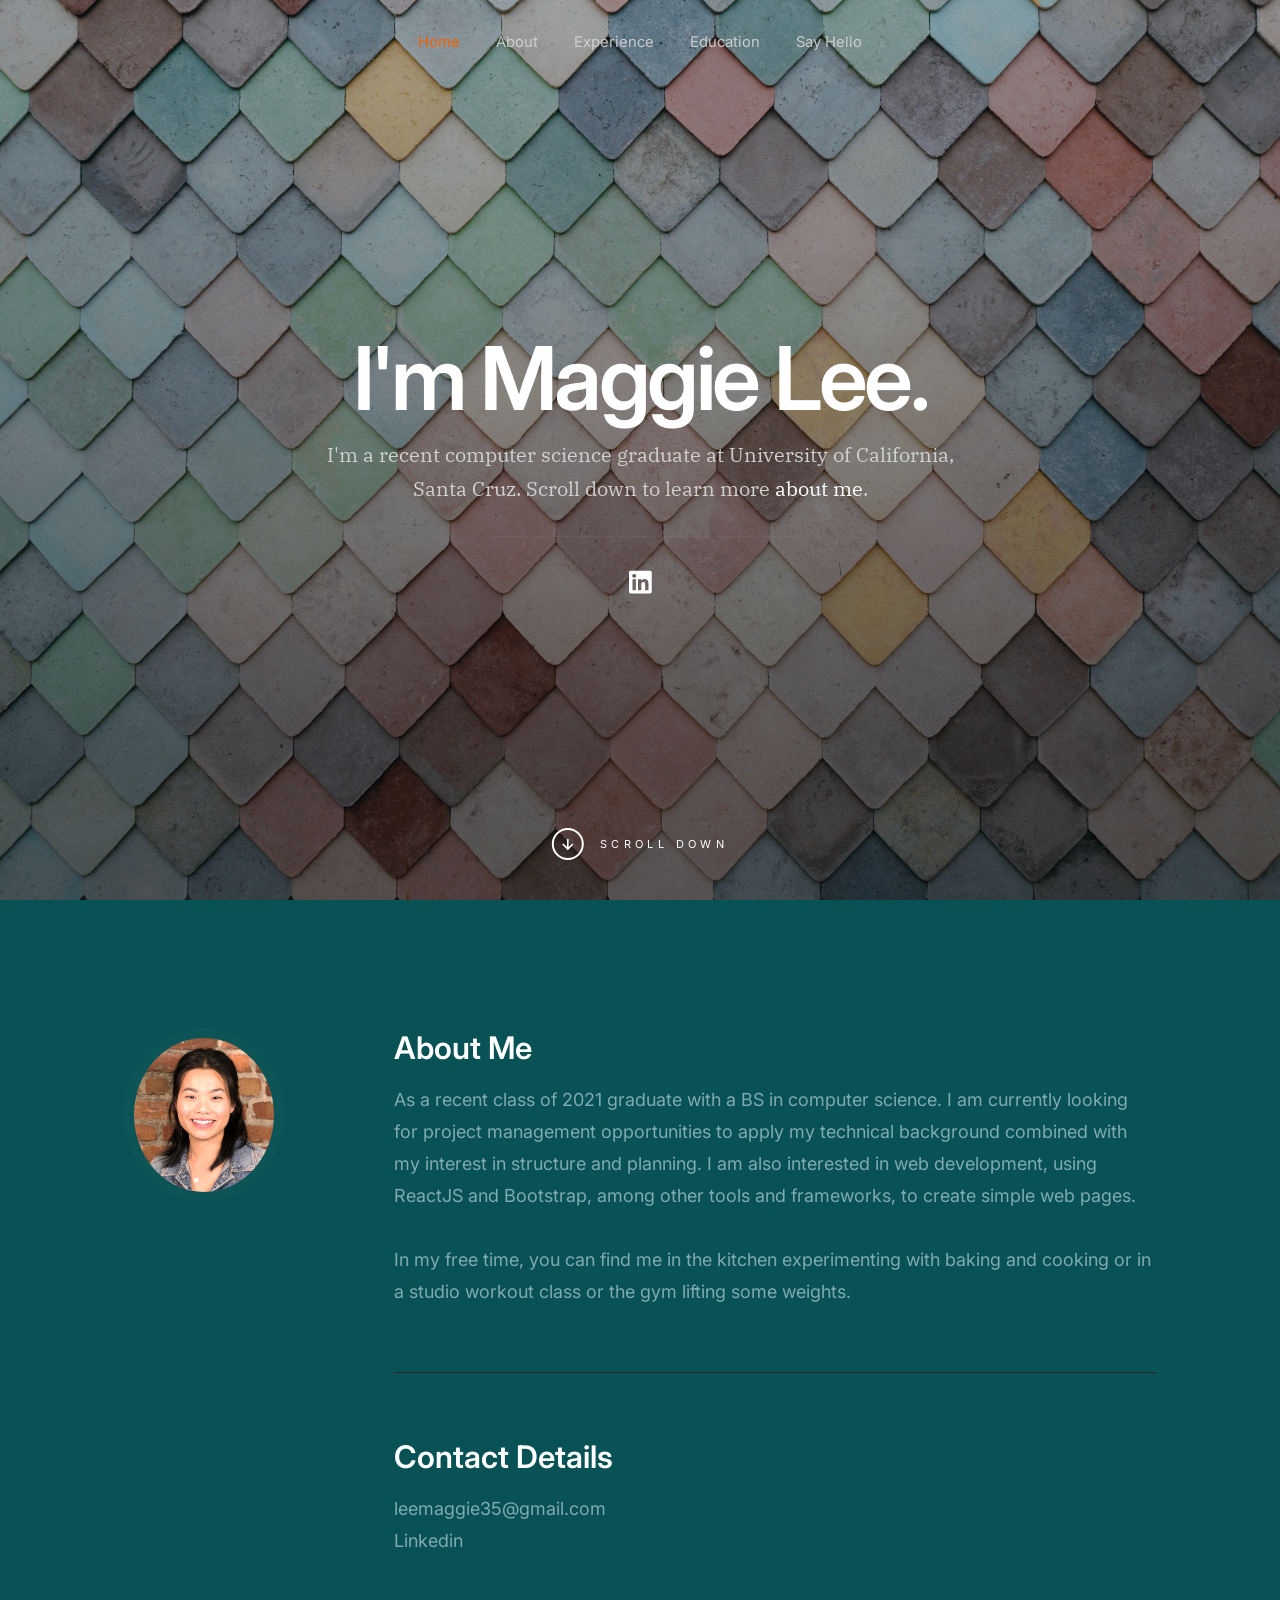
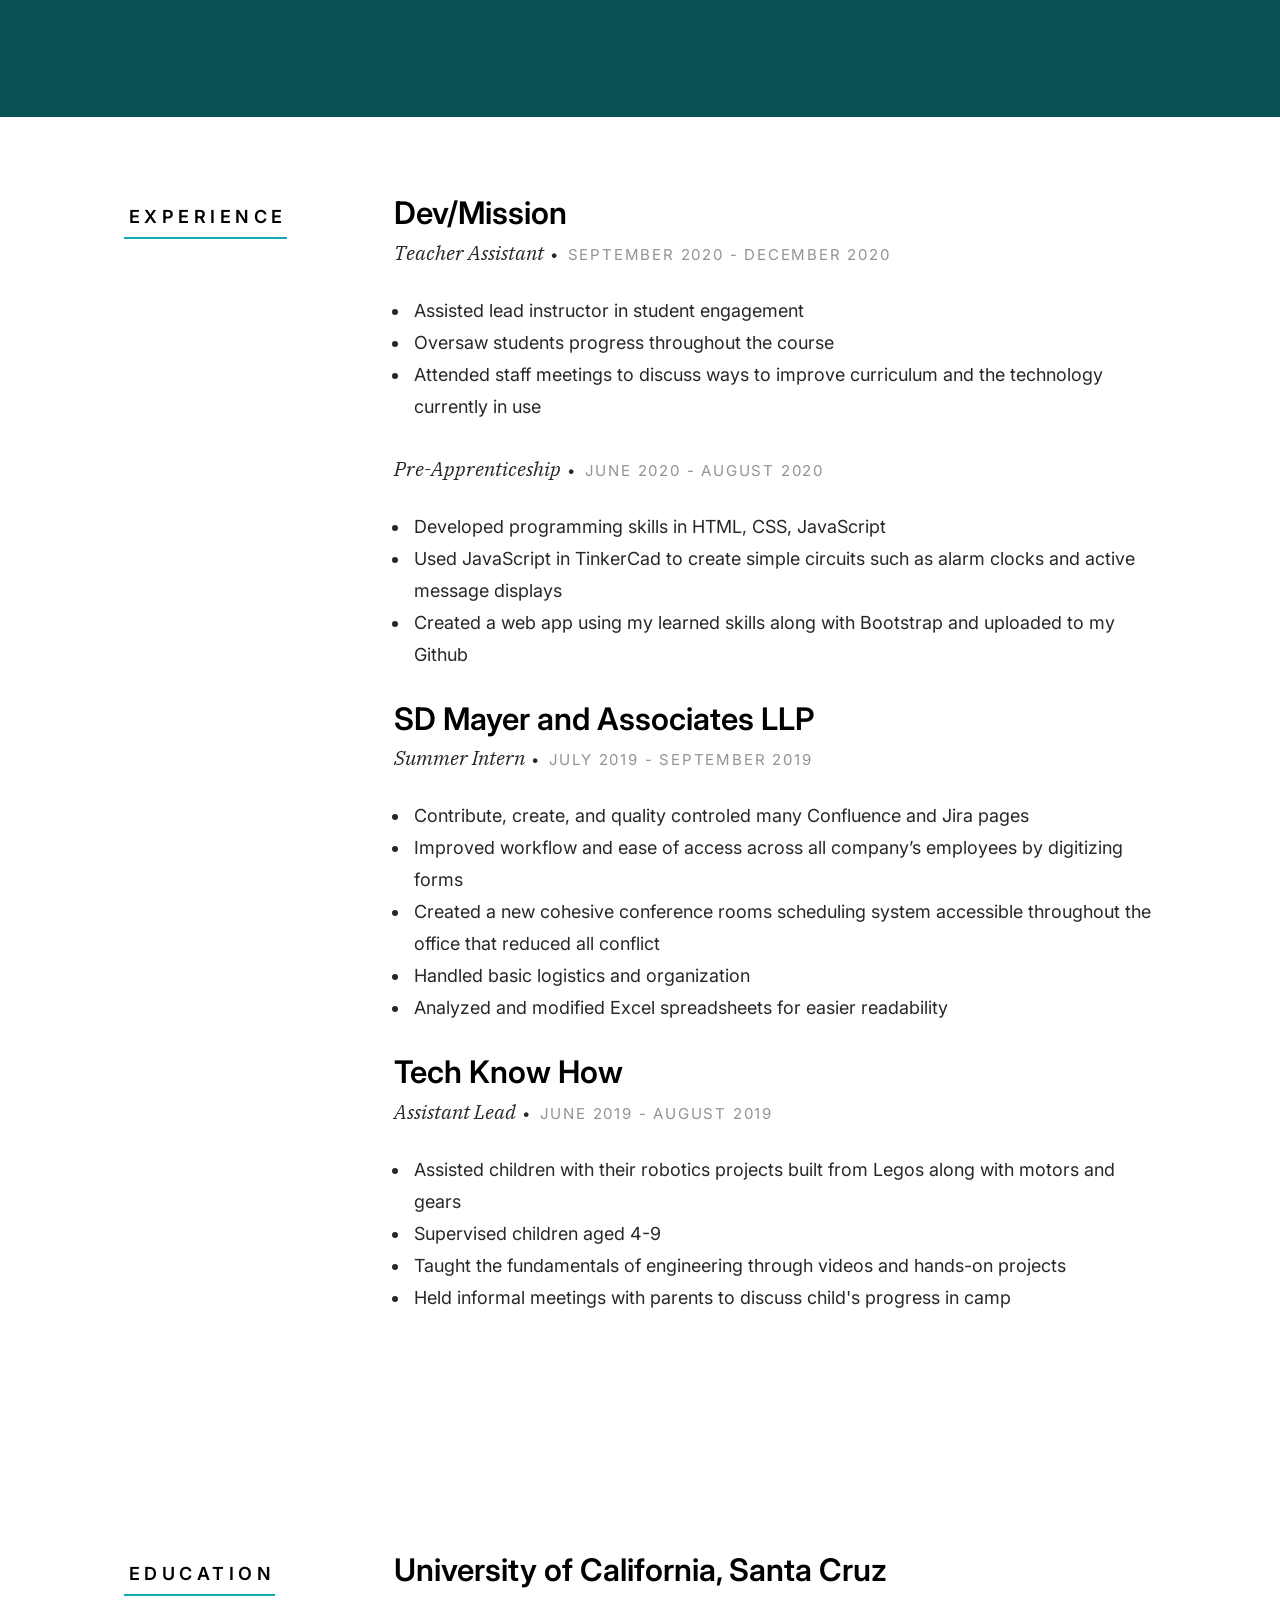
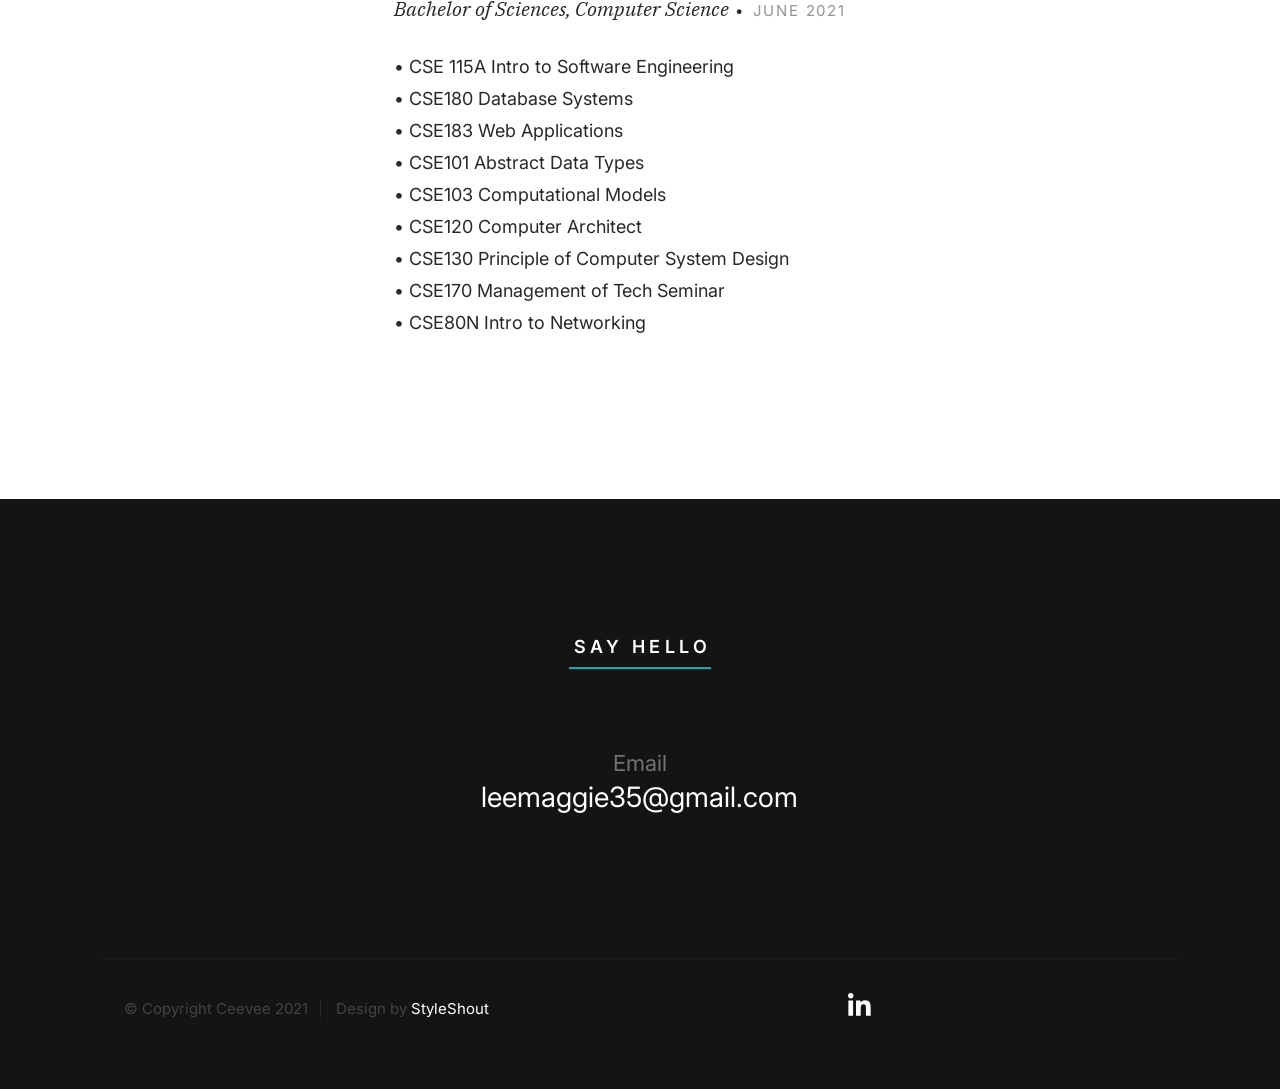
==== commit f0959e98: "updated grad status" ====
--- a/index.html
+++ b/index.html
@@ -76,7 +76,7 @@
                     <h1>I'm Maggie Lee.</h1>
 
                     <h3>
-                    I'm a fourth year computer science student at University of California, Santa Cruz, expected to graduate June 2021. Scroll down to learn more <a class="smoothscroll" href="#about">about me</a>.
+                    I'm a recent computer science graduate at University of California, Santa Cruz. Scroll down to learn more <a class="smoothscroll" href="#about">about me</a>.
                     </h3>
 
                     <div class="s-hero__content-social">
@@ -116,12 +116,16 @@
             <div class="column large-9 tab-12 s-about__content">
                 <h3>About Me</h3>
                 <p>
-                I will soon be a University of California, Santa Cruz class of 2021 graduate with a 
-                BS in computer science. I am currently looking for project management opportunities to
-                apply my technical background combined with my interest in structure and planning. 
+                As a recent class of 2021 graduate with a 
+                BS in computer science. I am currently looking for project management
+                opportunities to apply my technical background combined with my interest in structure and planning.
+                
+                I am also interested in web development, using ReactJS and Bootstrap, among other tools and frameworks,
+                to create simple web pages. 
+
                 <br><br>
-                In my free time, I enjoy experimenting in the kitchen with baking and cooking or
-                being active outdoors.
+                In my free time, you can find me in the kitchen experimenting with baking and cooking or
+                in a studio workout class or the gym lifting some weights. 
                 </p>
 
                 <hr>
@@ -172,7 +176,7 @@
 
                     <ul>
                         <li>Assisted lead instructor in student engagement</li>
-                        <li>Tracked students progress throughout the course</li>
+                        <li>Oversaw students progress throughout the course</li>
                         <li>Attended staff meetings to discuss ways to improve
                             curriculum and the technology currently in use
                         </li>
@@ -188,9 +192,8 @@
 
                     <ul>
                         <li>Developed programming skills in HTML, CSS, JavaScript </li>
-                        <li>Learned about the different hardware components of a computer</li>
-                        <li>Used JavaScript in TinkerCad to create simple circuits</li>
-                        <li>Used Bootstrap to create a project and uploaded to my Github</li>
+                        <li>Used JavaScript in TinkerCad to create simple circuits such as alarm clocks and active message displays</li>
+                        <li>Created a web app using my learned skills along with Bootstrap and uploaded to my Github</li>
                     </ul>
 
                 </div> <!-- end resume-block -->
@@ -208,11 +211,11 @@
                     </div>
 
                     <ul>
-                        <li>Worked on the company's Confluence and Jira page</li>
-                        <li>Created web forms for office employees to streamline the process of requests to the COO</li>
-                        <li>Designed a scheduling system for the office to book conference rooms 
-                            and schedule meetings</li>
-                        <li>Handle basic logistics and organization</li>
+                        <li>Contribute, create, and quality controled many Confluence and Jira pages</li>
+                        <li>Improved workflow and ease of access across all company’s employees by digitizing forms</li>
+                        <li>Created a new cohesive conference rooms scheduling system accessible 
+                            throughout the office that reduced all conflict </li>
+                        <li>Handled basic logistics and organization</li>
                         <li>Analyzed and modified Excel spreadsheets for easier readability </li>
                     </ul>
                 </div> <!-- end resume-block -->
@@ -230,8 +233,8 @@
                     </div>
 
                     <ul>
-                        <li>Assisted children with their robotics projects made from Legos along with motors and gears</li>
-                        <li>Supervised a group of children aged 4-9</li>
+                        <li>Assisted children with their robotics projects built from Legos along with motors and gears</li>
+                        <li>Supervised children aged 4-9</li>
                         <li>Taught the fundamentals of engineering through videos and hands-on projects</li>
                         <li>Held informal meetings with parents to discuss child's progress in camp</li>
                     </ul>
@@ -260,7 +263,16 @@
                     </div>
 
                     <p>
-                    List some relevant classes
+                    • CSE 115A Intro to Software Engineering <br> 
+                    • CSE180 Database Systems <br>
+                    • CSE183 Web Applications <br>
+                    • CSE101 Abstract Data Types <br>
+                    • CSE103 Computational Models <br>
+                    • CSE120 Computer Architect <br>
+                    • CSE130 Principle of Computer System Design <br>
+                    • CSE170 Management of Tech Seminar<br>
+                    • CSE80N Intro to Networking
+
                     </p>
 
                 </div> <!-- end resume-block -->
--- a/css/styles.css
+++ b/css/styles.css
@@ -3890,7 +3890,7 @@
 
 .s-resume__section {
     border-bottom: 1px solid var(--color-border);
-    padding-bottom: var(--vspace-0_75);
+    padding-bottom: var(--vspace-0_65);
     margin-bottom: var(--vspace-2_5);
 }
 
@@ -3904,7 +3904,7 @@
  * ## resume block
  * ------------------------------------------------------------------- */
 .resume-block {
-    margin-bottom: var(--vspace-1_7);
+    margin-bottom: var(--vspace-1_0);
 }
 
 .resume-block h4 {
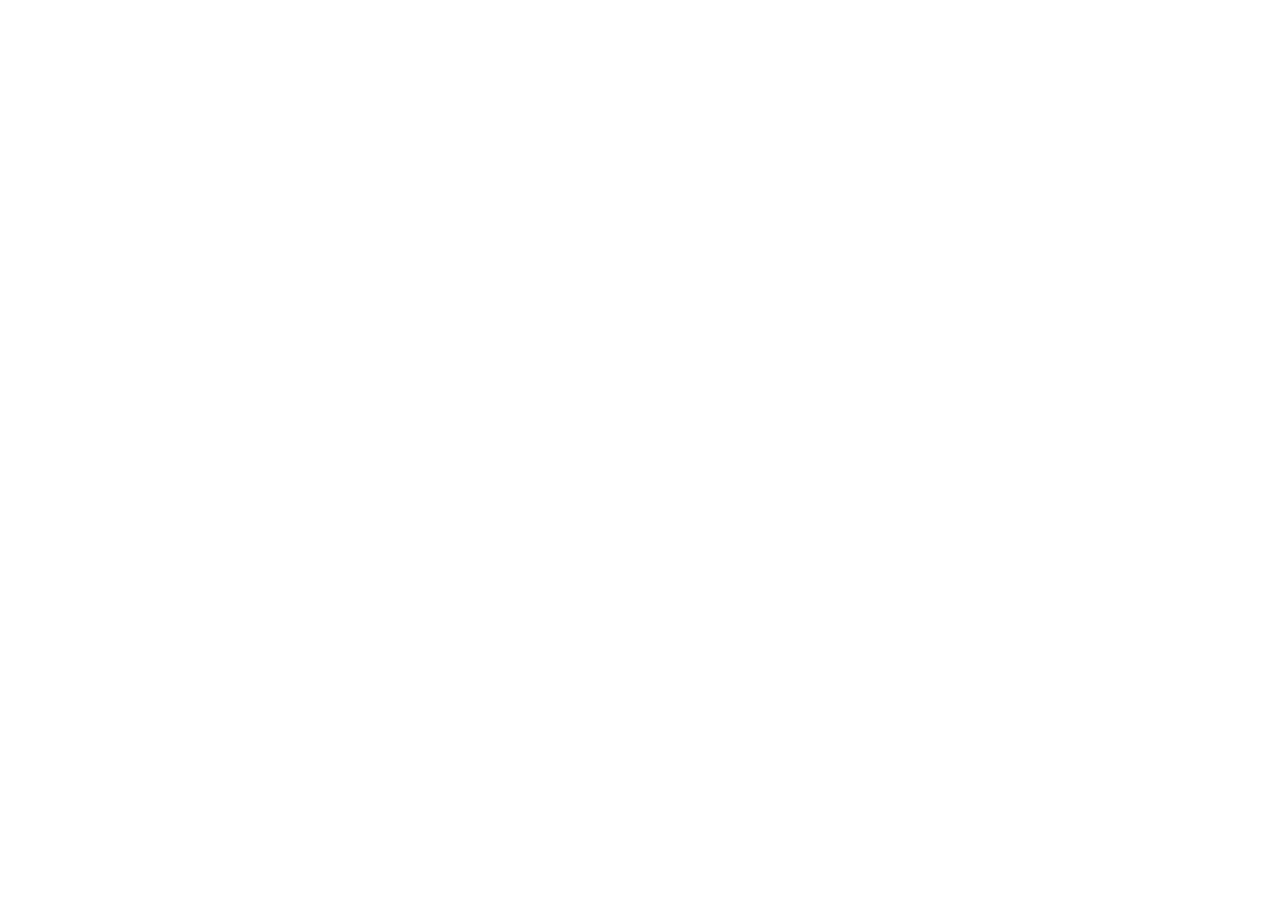
==== commit c3f71905: "updated grad status" ====
--- a/index.html
+++ b/index.html
@@ -1,349 +1,11 @@
 <!DOCTYPE html>
-<html class="no-js" lang="en">
+<html lang="en">
 <head>
-
-    <!--- basic page needs
-    ================================================== -->
-    <meta charset="utf-8">
+    <meta charset="UTF-8">
+    <meta name="viewport" content="width=device-width, initial-scale=1.0">
     <title>Maggie</title>
-    <meta name="description" content="Personal Website / Resume">
-    <meta name="author" content="Maggie Lee">
-
-    <!-- mobile specific metas
-    ================================================== -->
-    <meta name="viewport" content="width=device-width, initial-scale=1">
-
-    <!-- CSS
-    ================================================== -->
-    <link rel="stylesheet" href="css/styles.css">
-    <link rel="stylesheet" href="css/vendor.css">
-
-    <!-- script
-    ================================================== -->
-    <script defer src="js/vendor/fontawesome/all.min.js"></script>
-
-    <!-- favicons
-    ================================================== -->
-    <link rel="apple-touch-icon" sizes="180x180" href="apple-touch-icon.png">
-    <link rel="icon" type="image/png" sizes="32x32" href="favicon-32x32.png">
-    <link rel="icon" type="image/png" sizes="16x16" href="favicon-16x16.png">
-    <link rel="manifest" href="site.webmanifest">
-
 </head>
-
-<body id="top" class="ss-preload">
-
-
-    <!-- preloader
-    ================================================== -->
-    <div id="preloader">
-        <div id="loader"></div>
-    </div>
-
-
-    <!-- header
-    ================================================== -->
-    <header class="s-header">
-        <div class="row s-header__nav-wrap">
-            <nav class="s-header__nav">
-                <ul>
-                    <li class="current"><a class="smoothscroll" href="#hero">Home</a></li>
-                    <li><a class="smoothscroll" href="#about">About</a></li>
-                    <li><a class="smoothscroll" href="#experience">Experience</a></li>
-                    <li><a class="smoothscroll" href="#education">Education</a></li>
-                    <li><a class="smoothscroll" href="#contact">Say Hello</a></li>
-                </ul>
-            </nav>
-        </div> <!-- end row -->
-        
-        <a class="s-header__menu-toggle" href="#0" title="Menu">
-            <span class="s-header__menu-icon"></span>
-        </a>
-    </header> <!-- end s-header -->
-
-
-    <!-- hero
-    ================================================== -->
-    <section id="hero" class="s-hero target-section">
-
-        <div class="s-hero__bg rellax" data-rellax-speed="-7"></div>
-
-        <div class="row s-hero__content">
-            <div class="column">
-
-                <div class="s-hero__content-about">
-
-                    <h1>I'm Maggie Lee.</h1>
-
-                    <h3>
-                    I'm a recent computer science graduate at University of California, Santa Cruz. Scroll down to learn more <a class="smoothscroll" href="#about">about me</a>.
-                    </h3>
-
-                    <div class="s-hero__content-social">
-                        <!-- <a href="#0"><i class="fab fa-facebook-square" aria-hidden="true"></i></a>
-                        <a href="#0"><i class="fab fa-twitter" aria-hidden="true"></i></a>
-                        <a href="#0"><i class="fab fa-instagram" aria-hidden="true"></i></a>
-                        <a href="#0"><i class="fab fa-dribbble" aria-hidden="true"></i></a>
-                        <a href="#0"><i class="fab fa-behance" aria-hidden="true"></i></a> -->
-                        <a href="https://www.linkedin.com/in/maggie-lee-991480192/"><i class="fab fa-linkedin" aria-hidden="true"></i></a>
-                    </div>
-
-                </div> <!-- end s-hero__content-about -->
-
-            </div>
-        </div> <!-- s-hero__content -->
-
-        <div class="s-hero__scroll">
-            <a href="#about" class="s-hero__scroll-link smoothscroll">
-                <span class="scroll-arrow">
-                    <svg xmlns="http://www.w3.org/2000/svg" width="24" height="24" viewBox="0 0 24 24" style="fill:rgba(0, 0, 0, 1);transform:;-ms-filter:"><path d="M18.707 12.707L17.293 11.293 13 15.586 13 6 11 6 11 15.586 6.707 11.293 5.293 12.707 12 19.414z"></path></svg>
-                </span>
-                <span class="scroll-text">Scroll Down</span>
-            </a>
-        </div> <!-- s-hero__scroll -->
-
-    </section> <!-- end s-hero -->
-
-
-    <!-- about
-    ================================================== -->
-    <section id="about" class="s-about target-section">
-
-        <div class="row">
-            <div class="column large-3 tab-12">
-                <img class="s-about__pic" src="images/avatars/maggie-lee.png" alt="">
-            </div>
-            <div class="column large-9 tab-12 s-about__content">
-                <h3>About Me</h3>
-                <p>
-                As a recent class of 2021 graduate with a 
-                BS in computer science. I am currently looking for project management
-                opportunities to apply my technical background combined with my interest in structure and planning.
-                
-                I am also interested in web development, using ReactJS and Bootstrap, among other tools and frameworks,
-                to create simple web pages. 
-
-                <br><br>
-                In my free time, you can find me in the kitchen experimenting with baking and cooking or
-                in a studio workout class or the gym lifting some weights. 
-                </p>
-
-                <hr>
-
-                <div class="row s-about__content-bottom">
-                    <div class="column w-1000-stack">
-                        <h3>Contact Details</h3>
+<body>
     
-                        <p>
-                        <a href="mailto:leemaggie35@gmail.com">leemaggie35@gmail.com</a><br>
-                        <a href="https://www.linkedin.com/in/maggie-lee-991480192/">Linkedin</a>
-                        </p>
-                        
-                    </div>
-                    <!-- <div class="column w-1000-stack">
-                        <a href="#0" class="btn btn--download">
-                            <svg xmlns="http://www.w3.org/2000/svg" width="24" height="24" viewBox="0 0 24 24" style="fill:rgba(0, 0, 0, 1);transform:;-ms-filter:"><path d="M12 16L16 11 13 11 13 4 11 4 11 11 8 11z"></path><path d="M20,18H4v-7H2v7c0,1.103,0.897,2,2,2h16c1.103,0,2-0.897,2-2v-7h-2V18z"></path></svg>
-                            Download CV
-                        </a>
-                    </div> -->
-                </div>
-            </div>
-        </div> <!-- end row -->
-
-    </section> <!-- end s-about -->
-
-
-    <!-- resume
-    ================================================== -->
-    <section id="experience" class="s-resume target-section">
-        
-        <div class="row s-resume__section">
-            <div class="column large-3 tab-12">
-                <h3 class="section-header-allcaps">Experience</h3>
-            </div>
-            <div class="column large-9 tab-12">
-                <div class="resume-block">
-
-                    <div class="resume-block__header">
-                        <h4 class="h3">Dev/Mission</h4>
-                        <p class="resume-block__header-meta">
-                            <span>Teacher Assistant</span> 
-                            <span class="resume-block__header-date">
-                                September 2020 - December 2020
-                            </span>
-                        </p>
-                    </div>
-
-                    <ul>
-                        <li>Assisted lead instructor in student engagement</li>
-                        <li>Oversaw students progress throughout the course</li>
-                        <li>Attended staff meetings to discuss ways to improve
-                            curriculum and the technology currently in use
-                        </li>
-                    </ul>
-                    <div class="resume-block__header">
-                        <p class="resume-block__header-meta">
-                            <span>Pre-Apprenticeship</span> 
-                            <span class="resume-block__header-date">
-                                June 2020 - August 2020
-                            </span>
-                        </p>
-                    </div>
-
-                    <ul>
-                        <li>Developed programming skills in HTML, CSS, JavaScript </li>
-                        <li>Used JavaScript in TinkerCad to create simple circuits such as alarm clocks and active message displays</li>
-                        <li>Created a web app using my learned skills along with Bootstrap and uploaded to my Github</li>
-                    </ul>
-
-                </div> <!-- end resume-block -->
-
-                <div class="resume-block">
-
-                    <div class="resume-block__header">
-                        <h4 class="h3">SD Mayer and Associates LLP</h4>
-                        <p class="resume-block__header-meta">
-                            <span>Summer Intern</span> 
-                            <span class="resume-block__header-date">
-                                July 2019 - September 2019
-                            </span>
-                        </p>
-                    </div>
-
-                    <ul>
-                        <li>Contribute, create, and quality controled many Confluence and Jira pages</li>
-                        <li>Improved workflow and ease of access across all company’s employees by digitizing forms</li>
-                        <li>Created a new cohesive conference rooms scheduling system accessible 
-                            throughout the office that reduced all conflict </li>
-                        <li>Handled basic logistics and organization</li>
-                        <li>Analyzed and modified Excel spreadsheets for easier readability </li>
-                    </ul>
-                </div> <!-- end resume-block -->
-
-                <div class="resume-block">
-
-                    <div class="resume-block__header">
-                        <h4 class="h3">Tech Know How</h4>
-                        <p class="resume-block__header-meta">
-                            <span>Assistant Lead</span> 
-                            <span class="resume-block__header-date">
-                                June 2019 - August 2019
-                            </span>
-                        </p>
-                    </div>
-
-                    <ul>
-                        <li>Assisted children with their robotics projects built from Legos along with motors and gears</li>
-                        <li>Supervised children aged 4-9</li>
-                        <li>Taught the fundamentals of engineering through videos and hands-on projects</li>
-                        <li>Held informal meetings with parents to discuss child's progress in camp</li>
-                    </ul>
-                </div> <!-- end resume-block -->
-            </div>
-        </div> <!-- s-resume__section -->
-    </section>
-
-    <section id="education" class="s-resume target-section">
-
-        <div class="row s-resume__section">
-            <div class="column large-3 tab-12">
-                <h3 class="section-header-allcaps">Education</h3>
-            </div>
-            <div class="column large-9 tab-12">
-                <div class="resume-block">
-
-                    <div class="resume-block__header">
-                        <h4 class="h3">University of California, Santa Cruz</h4>
-                        <p class="resume-block__header-meta">
-                            <span>Bachelor of Sciences, Computer Science</span> 
-                            <span class="resume-block__header-date">
-                                June 2021
-                            </span>
-                        </p>
-                    </div>
-
-                    <p>
-                    • CSE 115A Intro to Software Engineering <br> 
-                    • CSE180 Database Systems <br>
-                    • CSE183 Web Applications <br>
-                    • CSE101 Abstract Data Types <br>
-                    • CSE103 Computational Models <br>
-                    • CSE120 Computer Architect <br>
-                    • CSE130 Principle of Computer System Design <br>
-                    • CSE170 Management of Tech Seminar<br>
-                    • CSE80N Intro to Networking
-
-                    </p>
-
-                </div> <!-- end resume-block -->
-            </div>
-        </div> <!-- s-resume__section -->
-    </section> 
-
-    <!-- contact
-    ================================================== -->
-    <section id="contact" class="s-contact target-section">
-
-        <div class="row s-contact__header">
-            <div class="column large-12 ">
-                <h3 class="section-header-allcaps">Say Hello</h3>
-            </div>
-        </div>
-
-            <div class="align-center large-4 medium-12">
-
-                <div class="row contact-infos">
-                    <div class="column large-12 medium-6 tab-12">
-                        <div class="contact-block">
-                            <h5 class="contact-block__header">
-                                Email
-                            </h5>
-                            <p class="contact-block__content">
-                                <a class="mailtoui" href="mailto:leemaggie35@gmail.com">leemaggie35@gmail.com</a>
-                            </p>
-                        </div> <!-- end contact-block -->
-                    </div>
-                </div> <!-- end contact-infos -->
-
-            </div>
-        </div> <!-- s-contact__content -->
-
-    </section> <!-- end s-contact -->
-    
-
-    <!-- footer
-    ================================================== -->
-    <footer class="s-footer">
-        <div class="row">
-            <div class="column large-4 medium-6 w-1000-stack s-footer__social-block">
-                <ul class="s-footer__social">
-                    <!-- <li><a href="#0"><i class="fab fa-facebook-f" aria-hidden="true"></i></a></li>
-                    <li><a href="#0"><i class="fab fa-twitter" aria-hidden="true"></i></a></li>
-                    <li><a href="#0"><i class="fab fa-instagram" aria-hidden="true"></i></a></li>
-                    <li><a href="#0"><i class="fab fa-dribbble" aria-hidden="true"></i></a></li> -->
-                    <li><a href="https://www.linkedin.com/in/maggie-lee-991480192/"><i class="fab fa-linkedin-in" aria-hidden="true"></i></a></li>
-                </ul>
-            </div>
-
-            <div class="column large-7 medium-6 w-1000-stack ss-copyright">
-                <span>© Copyright Ceevee 2021</span> 
-                <span>Design by <a href="https://www.styleshout.com/">StyleShout</a></span>
-            </div>
-        </div>
-
-        <div class="ss-go-top">
-            <a class="smoothscroll" title="Back to Top" href="#top">
-                <svg xmlns="http://www.w3.org/2000/svg" viewBox="0 0 24 24"><path d="M6 4h12v2H6zm5 10v6h2v-6h5l-6-6-6 6z"/></svg>
-             </a>
-        </div> <!-- end ss-go-top -->
-    </footer>
-
-
-    <!-- Java Script
-    ================================================== -->
-    <script src="js/plugins.js"></script>
-    <script src="js/main.js"></script>
-
 </body>
-
 </html>
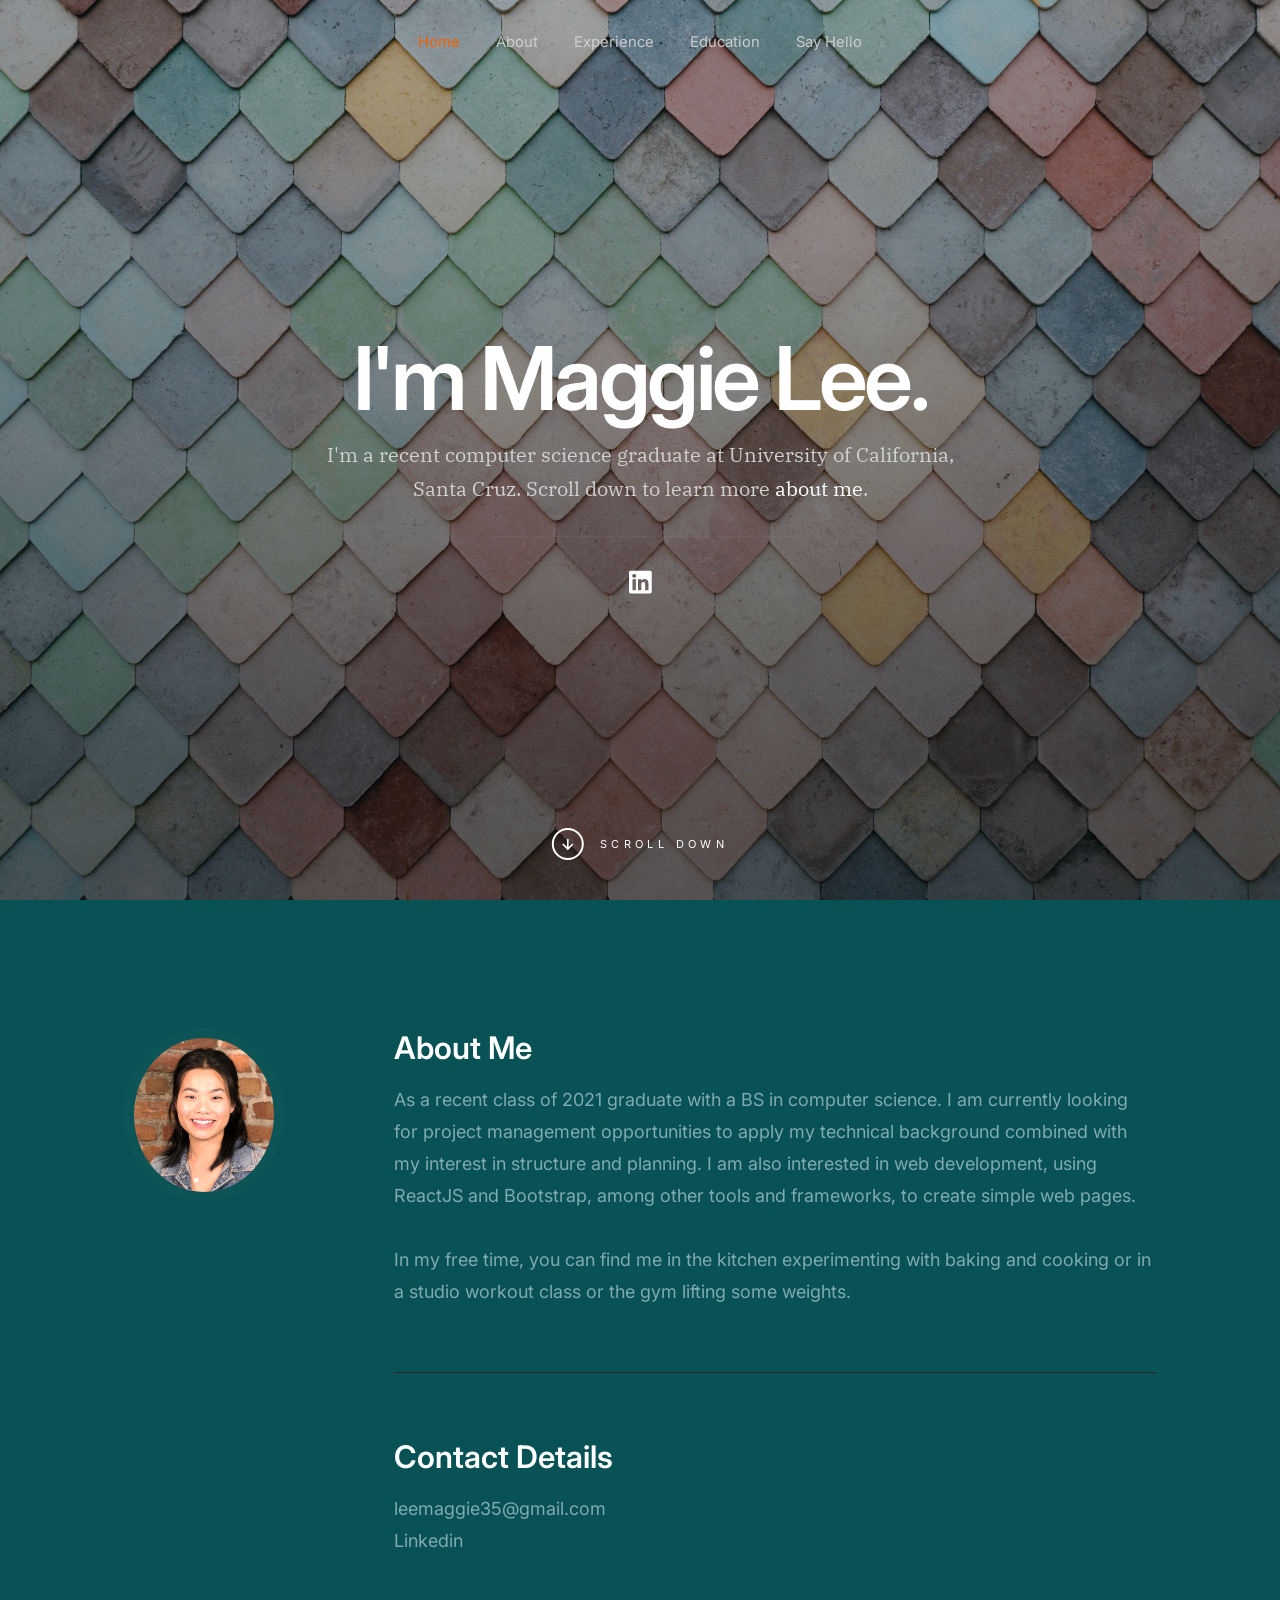
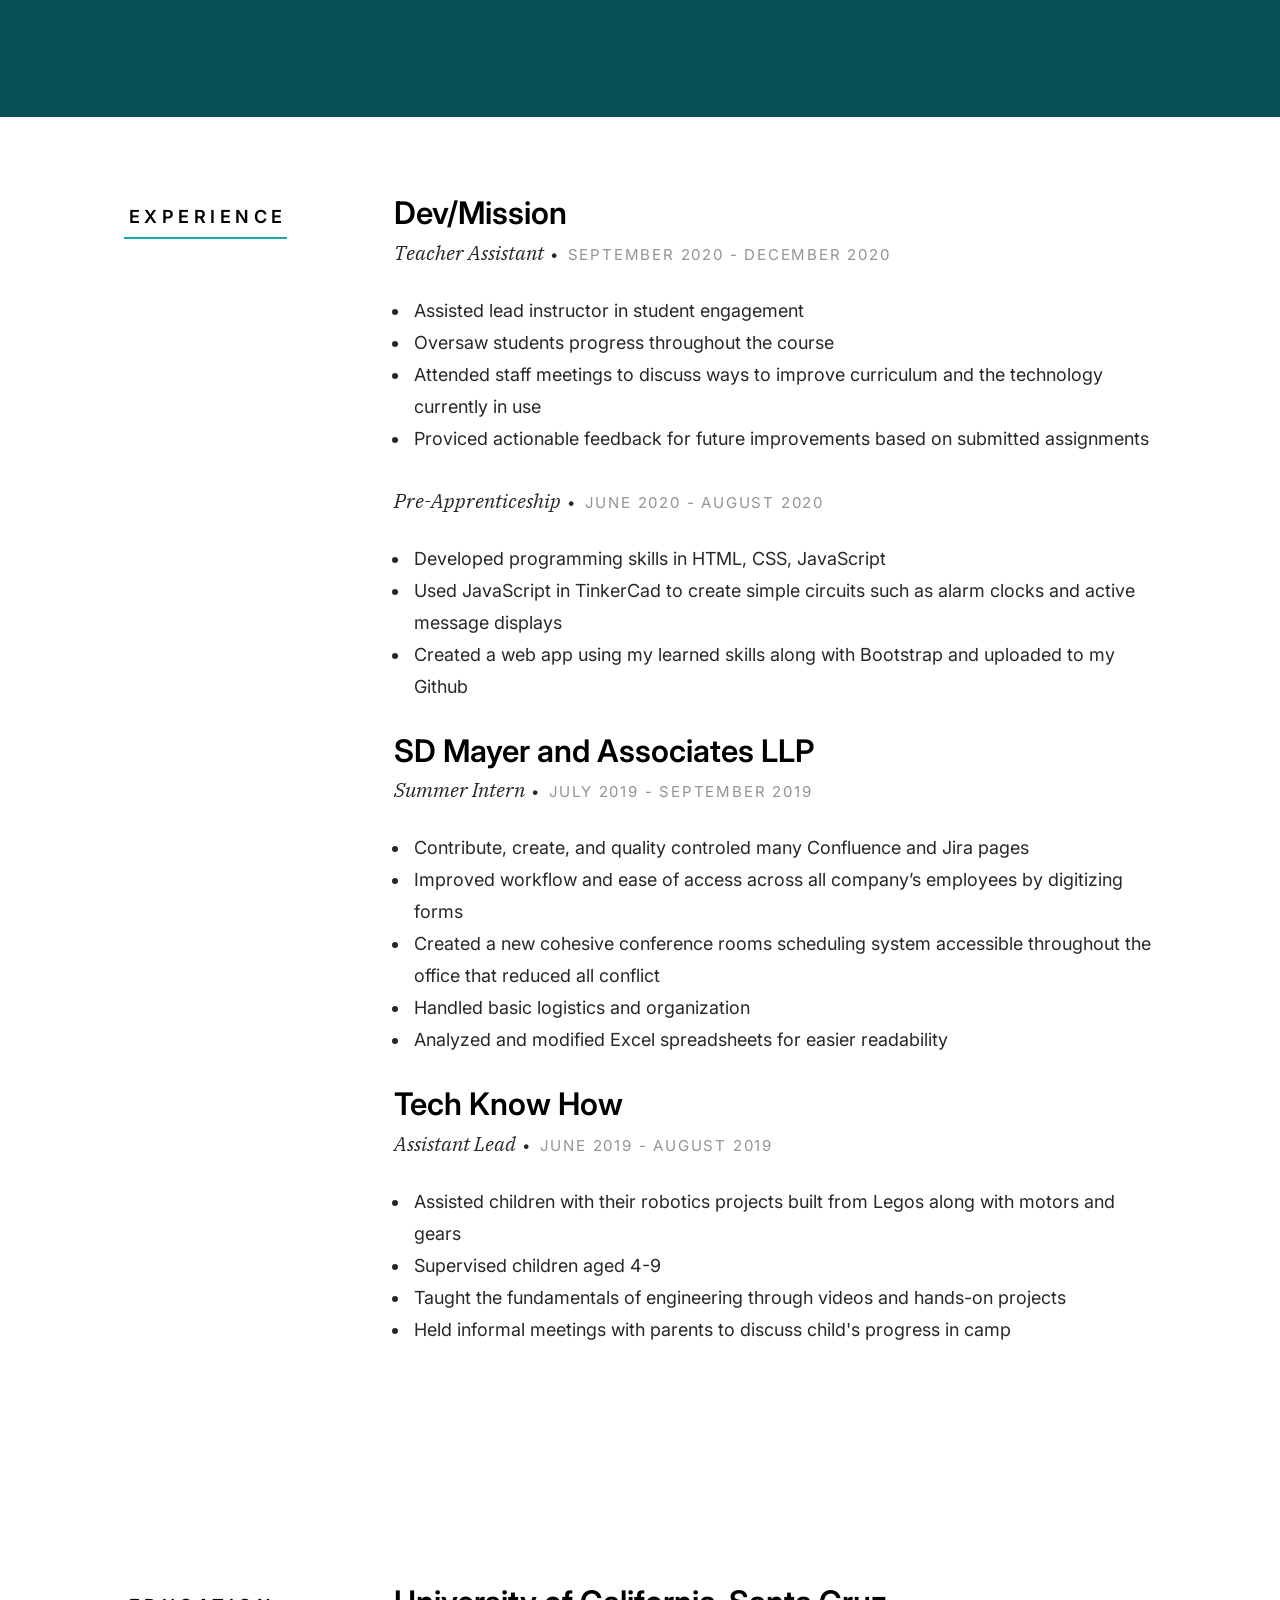
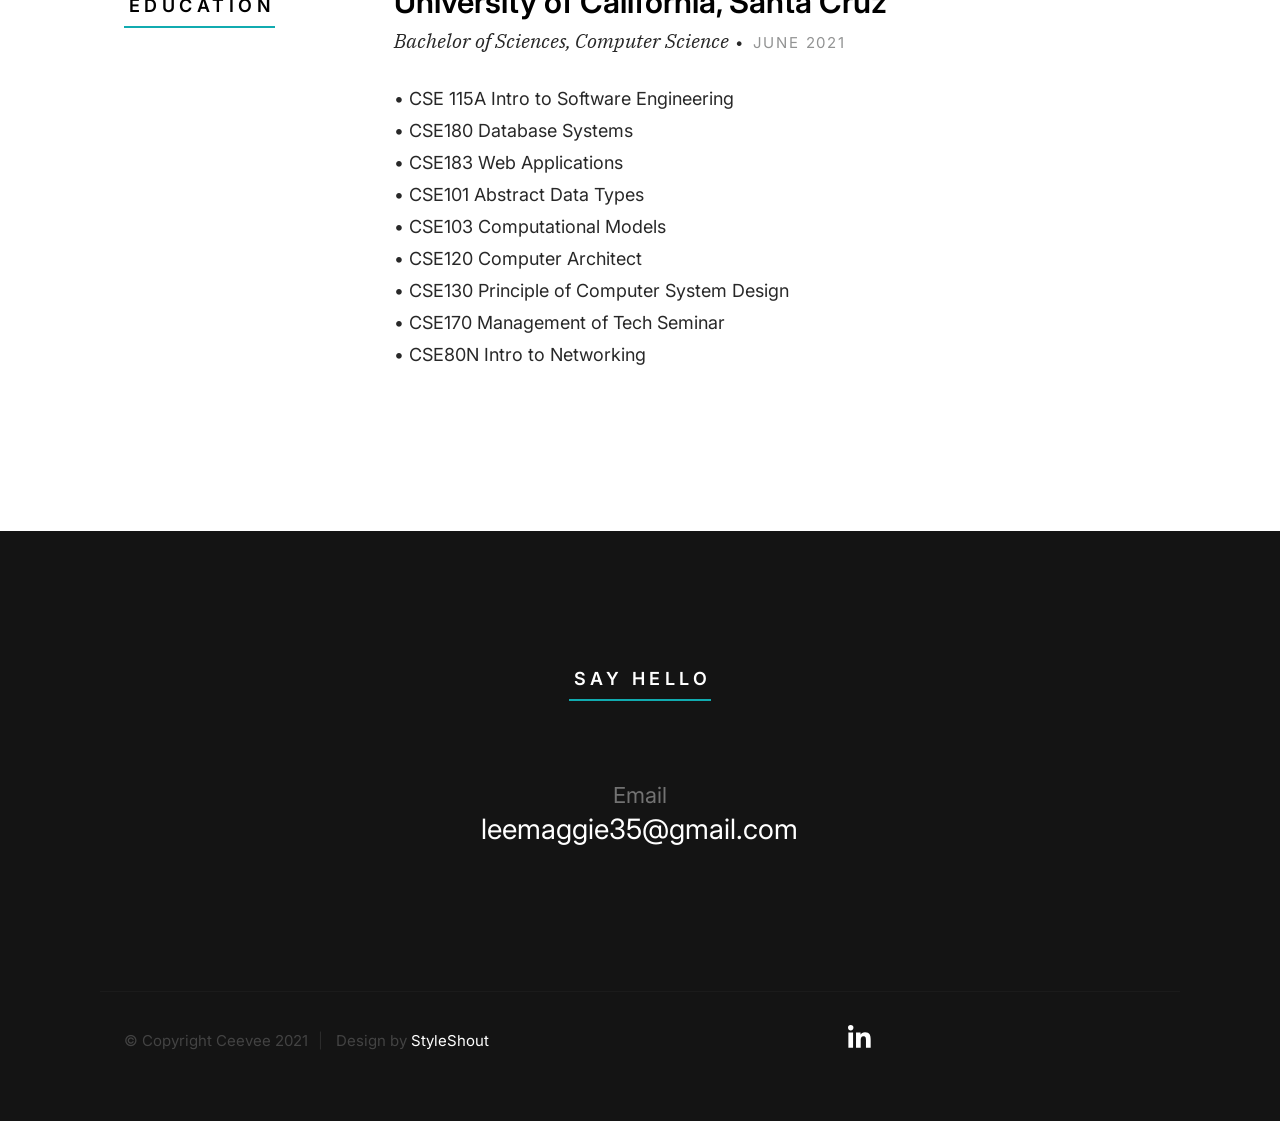
==== commit f8bfbb29: "updated" ====
--- a/index.html
+++ b/index.html
@@ -1,11 +1,350 @@
 <!DOCTYPE html>
-<html lang="en">
+<html class="no-js" lang="en">
 <head>
-    <meta charset="UTF-8">
-    <meta name="viewport" content="width=device-width, initial-scale=1.0">
+
+    <!--- basic page needs
+    ================================================== -->
+    <meta charset="utf-8">
     <title>Maggie</title>
+    <meta name="description" content="Personal Website / Resume">
+    <meta name="author" content="Maggie Lee">
+
+    <!-- mobile specific metas
+    ================================================== -->
+    <meta name="viewport" content="width=device-width, initial-scale=1">
+
+    <!-- CSS
+    ================================================== -->
+    <link rel="stylesheet" href="css/styles.css">
+    <link rel="stylesheet" href="css/vendor.css">
+
+    <!-- script
+    ================================================== -->
+    <script defer src="js/vendor/fontawesome/all.min.js"></script>
+
+    <!-- favicons
+    ================================================== -->
+    <link rel="apple-touch-icon" sizes="180x180" href="apple-touch-icon.png">
+    <link rel="icon" type="image/png" sizes="32x32" href="favicon-32x32.png">
+    <link rel="icon" type="image/png" sizes="16x16" href="favicon-16x16.png">
+    <link rel="manifest" href="site.webmanifest">
+
 </head>
-<body>
+
+<body id="top" class="ss-preload">
+
+
+    <!-- preloader
+    ================================================== -->
+    <div id="preloader">
+        <div id="loader"></div>
+    </div>
+
+
+    <!-- header
+    ================================================== -->
+    <header class="s-header">
+        <div class="row s-header__nav-wrap">
+            <nav class="s-header__nav">
+                <ul>
+                    <li class="current"><a class="smoothscroll" href="#hero">Home</a></li>
+                    <li><a class="smoothscroll" href="#about">About</a></li>
+                    <li><a class="smoothscroll" href="#experience">Experience</a></li>
+                    <li><a class="smoothscroll" href="#education">Education</a></li>
+                    <li><a class="smoothscroll" href="#contact">Say Hello</a></li>
+                </ul>
+            </nav>
+        </div> <!-- end row -->
+        
+        <a class="s-header__menu-toggle" href="#0" title="Menu">
+            <span class="s-header__menu-icon"></span>
+        </a>
+    </header> <!-- end s-header -->
+
+
+    <!-- hero
+    ================================================== -->
+    <section id="hero" class="s-hero target-section">
+
+        <div class="s-hero__bg rellax" data-rellax-speed="-7"></div>
+
+        <div class="row s-hero__content">
+            <div class="column">
+
+                <div class="s-hero__content-about">
+
+                    <h1>I'm Maggie Lee.</h1>
+
+                    <h3>
+                    I'm a recent computer science graduate at University of California, Santa Cruz. Scroll down to learn more <a class="smoothscroll" href="#about">about me</a>.
+                    </h3>
+
+                    <div class="s-hero__content-social">
+                        <!-- <a href="#0"><i class="fab fa-facebook-square" aria-hidden="true"></i></a>
+                        <a href="#0"><i class="fab fa-twitter" aria-hidden="true"></i></a>
+                        <a href="#0"><i class="fab fa-instagram" aria-hidden="true"></i></a>
+                        <a href="#0"><i class="fab fa-dribbble" aria-hidden="true"></i></a>
+                        <a href="#0"><i class="fab fa-behance" aria-hidden="true"></i></a> -->
+                        <a href="https://www.linkedin.com/in/maggie-lee-991480192/"><i class="fab fa-linkedin" aria-hidden="true"></i></a>
+                    </div>
+
+                </div> <!-- end s-hero__content-about -->
+
+            </div>
+        </div> <!-- s-hero__content -->
+
+        <div class="s-hero__scroll">
+            <a href="#about" class="s-hero__scroll-link smoothscroll">
+                <span class="scroll-arrow">
+                    <svg xmlns="http://www.w3.org/2000/svg" width="24" height="24" viewBox="0 0 24 24" style="fill:rgba(0, 0, 0, 1);transform:;-ms-filter:"><path d="M18.707 12.707L17.293 11.293 13 15.586 13 6 11 6 11 15.586 6.707 11.293 5.293 12.707 12 19.414z"></path></svg>
+                </span>
+                <span class="scroll-text">Scroll Down</span>
+            </a>
+        </div> <!-- s-hero__scroll -->
+
+    </section> <!-- end s-hero -->
+
+
+    <!-- about
+    ================================================== -->
+    <section id="about" class="s-about target-section">
+
+        <div class="row">
+            <div class="column large-3 tab-12">
+                <img class="s-about__pic" src="images/avatars/maggie-lee.png" alt="">
+            </div>
+            <div class="column large-9 tab-12 s-about__content">
+                <h3>About Me</h3>
+                <p>
+                As a recent class of 2021 graduate with a 
+                BS in computer science. I am currently looking for project management
+                opportunities to apply my technical background combined with my interest in structure and planning.
+                
+                I am also interested in web development, using ReactJS and Bootstrap, among other tools and frameworks,
+                to create simple web pages. 
+
+                <br><br>
+                In my free time, you can find me in the kitchen experimenting with baking and cooking or
+                in a studio workout class or the gym lifting some weights. 
+                </p>
+
+                <hr>
+
+                <div class="row s-about__content-bottom">
+                    <div class="column w-1000-stack">
+                        <h3>Contact Details</h3>
     
+                        <p>
+                        <a href="mailto:leemaggie35@gmail.com">leemaggie35@gmail.com</a><br>
+                        <a href="https://www.linkedin.com/in/maggie-lee-991480192/">Linkedin</a>
+                        </p>
+                        
+                    </div>
+                    <!-- <div class="column w-1000-stack">
+                        <a href="#0" class="btn btn--download">
+                            <svg xmlns="http://www.w3.org/2000/svg" width="24" height="24" viewBox="0 0 24 24" style="fill:rgba(0, 0, 0, 1);transform:;-ms-filter:"><path d="M12 16L16 11 13 11 13 4 11 4 11 11 8 11z"></path><path d="M20,18H4v-7H2v7c0,1.103,0.897,2,2,2h16c1.103,0,2-0.897,2-2v-7h-2V18z"></path></svg>
+                            Download CV
+                        </a>
+                    </div> -->
+                </div>
+            </div>
+        </div> <!-- end row -->
+
+    </section> <!-- end s-about -->
+
+
+    <!-- resume
+    ================================================== -->
+    <section id="experience" class="s-resume target-section">
+        
+        <div class="row s-resume__section">
+            <div class="column large-3 tab-12">
+                <h3 class="section-header-allcaps">Experience</h3>
+            </div>
+            <div class="column large-9 tab-12">
+                <div class="resume-block">
+
+                    <div class="resume-block__header">
+                        <h4 class="h3">Dev/Mission</h4>
+                        <p class="resume-block__header-meta">
+                            <span>Teacher Assistant</span> 
+                            <span class="resume-block__header-date">
+                                September 2020 - December 2020
+                            </span>
+                        </p>
+                    </div>
+
+                    <ul>
+                        <li>Assisted lead instructor in student engagement</li>
+                        <li>Oversaw students progress throughout the course</li>
+                        <li>Attended staff meetings to discuss ways to improve
+                            curriculum and the technology currently in use
+                        </li>
+                        <li>Proviced actionable feedback for future improvements based on submitted assignments</li>
+                    </ul>
+                    <div class="resume-block__header">
+                        <p class="resume-block__header-meta">
+                            <span>Pre-Apprenticeship</span> 
+                            <span class="resume-block__header-date">
+                                June 2020 - August 2020
+                            </span>
+                        </p>
+                    </div>
+
+                    <ul>
+                        <li>Developed programming skills in HTML, CSS, JavaScript </li>
+                        <li>Used JavaScript in TinkerCad to create simple circuits such as alarm clocks and active message displays</li>
+                        <li>Created a web app using my learned skills along with Bootstrap and uploaded to my Github</li>
+                    </ul>
+
+                </div> <!-- end resume-block -->
+
+                <div class="resume-block">
+
+                    <div class="resume-block__header">
+                        <h4 class="h3">SD Mayer and Associates LLP</h4>
+                        <p class="resume-block__header-meta">
+                            <span>Summer Intern</span> 
+                            <span class="resume-block__header-date">
+                                July 2019 - September 2019
+                            </span>
+                        </p>
+                    </div>
+
+                    <ul>
+                        <li>Contribute, create, and quality controled many Confluence and Jira pages</li>
+                        <li>Improved workflow and ease of access across all company’s employees by digitizing forms</li>
+                        <li>Created a new cohesive conference rooms scheduling system accessible 
+                            throughout the office that reduced all conflict </li>
+                        <li>Handled basic logistics and organization</li>
+                        <li>Analyzed and modified Excel spreadsheets for easier readability </li>
+                    </ul>
+                </div> <!-- end resume-block -->
+
+                <div class="resume-block">
+
+                    <div class="resume-block__header">
+                        <h4 class="h3">Tech Know How</h4>
+                        <p class="resume-block__header-meta">
+                            <span>Assistant Lead</span> 
+                            <span class="resume-block__header-date">
+                                June 2019 - August 2019
+                            </span>
+                        </p>
+                    </div>
+
+                    <ul>
+                        <li>Assisted children with their robotics projects built from Legos along with motors and gears</li>
+                        <li>Supervised children aged 4-9</li>
+                        <li>Taught the fundamentals of engineering through videos and hands-on projects</li>
+                        <li>Held informal meetings with parents to discuss child's progress in camp</li>
+                    </ul>
+                </div> <!-- end resume-block -->
+            </div>
+        </div> <!-- s-resume__section -->
+    </section>
+
+    <section id="education" class="s-resume target-section">
+
+        <div class="row s-resume__section">
+            <div class="column large-3 tab-12">
+                <h3 class="section-header-allcaps">Education</h3>
+            </div>
+            <div class="column large-9 tab-12">
+                <div class="resume-block">
+
+                    <div class="resume-block__header">
+                        <h4 class="h3">University of California, Santa Cruz</h4>
+                        <p class="resume-block__header-meta">
+                            <span>Bachelor of Sciences, Computer Science</span> 
+                            <span class="resume-block__header-date">
+                                June 2021
+                            </span>
+                        </p>
+                    </div>
+
+                    <p>
+                    • CSE 115A Intro to Software Engineering <br> 
+                    • CSE180 Database Systems <br>
+                    • CSE183 Web Applications <br>
+                    • CSE101 Abstract Data Types <br>
+                    • CSE103 Computational Models <br>
+                    • CSE120 Computer Architect <br>
+                    • CSE130 Principle of Computer System Design <br>
+                    • CSE170 Management of Tech Seminar<br>
+                    • CSE80N Intro to Networking
+
+                    </p>
+
+                </div> <!-- end resume-block -->
+            </div>
+        </div> <!-- s-resume__section -->
+    </section> 
+
+    <!-- contact
+    ================================================== -->
+    <section id="contact" class="s-contact target-section">
+
+        <div class="row s-contact__header">
+            <div class="column large-12 ">
+                <h3 class="section-header-allcaps">Say Hello</h3>
+            </div>
+        </div>
+
+            <div class="align-center large-4 medium-12">
+
+                <div class="row contact-infos">
+                    <div class="column large-12 medium-6 tab-12">
+                        <div class="contact-block">
+                            <h5 class="contact-block__header">
+                                Email
+                            </h5>
+                            <p class="contact-block__content">
+                                <a class="mailtoui" href="mailto:leemaggie35@gmail.com">leemaggie35@gmail.com</a>
+                            </p>
+                        </div> <!-- end contact-block -->
+                    </div>
+                </div> <!-- end contact-infos -->
+
+            </div>
+        </div> <!-- s-contact__content -->
+
+    </section> <!-- end s-contact -->
+    
+
+    <!-- footer
+    ================================================== -->
+    <footer class="s-footer">
+        <div class="row">
+            <div class="column large-4 medium-6 w-1000-stack s-footer__social-block">
+                <ul class="s-footer__social">
+                    <!-- <li><a href="#0"><i class="fab fa-facebook-f" aria-hidden="true"></i></a></li>
+                    <li><a href="#0"><i class="fab fa-twitter" aria-hidden="true"></i></a></li>
+                    <li><a href="#0"><i class="fab fa-instagram" aria-hidden="true"></i></a></li>
+                    <li><a href="#0"><i class="fab fa-dribbble" aria-hidden="true"></i></a></li> -->
+                    <li><a href="https://www.linkedin.com/in/maggie-lee-991480192/"><i class="fab fa-linkedin-in" aria-hidden="true"></i></a></li>
+                </ul>
+            </div>
+
+            <div class="column large-7 medium-6 w-1000-stack ss-copyright">
+                <span>© Copyright Ceevee 2021</span> 
+                <span>Design by <a href="https://www.styleshout.com/">StyleShout</a></span>
+            </div>
+        </div>
+
+        <div class="ss-go-top">
+            <a class="smoothscroll" title="Back to Top" href="#top">
+                <svg xmlns="http://www.w3.org/2000/svg" viewBox="0 0 24 24"><path d="M6 4h12v2H6zm5 10v6h2v-6h5l-6-6-6 6z"/></svg>
+             </a>
+        </div> <!-- end ss-go-top -->
+    </footer>
+
+
+    <!-- Java Script
+    ================================================== -->
+    <script src="js/plugins.js"></script>
+    <script src="js/main.js"></script>
+
 </body>
+
 </html>
--- a/css/styles.css
+++ b/css/styles.css
@@ -0,0 +1,4715 @@
+/* =================================================================== 
+ * Ceevee Main Stylesheet
+ * Template Ver. 2.0.0
+ * 01-03-2021
+ * ------------------------------------------------------------------
+ *
+ * TOC:
+ * # settings and variables
+ *      ## fonts
+ *      ## colors
+ *      ## vertical spacing and typescale
+ *      ## grid variables
+ * # normalize
+ * # basic/base setup styles
+ *      ## media
+ *      ## typography resets
+ *      ## links
+ *      ## inputs
+ * # Grid v3.0.0
+ *      ## medium screen devices
+ *      ## tablets
+ *      ## mobile devices
+ *      ## small mobile devices <= 400px
+ * # block grids
+ *      ## block grids - medium screen devices
+ *      ## block grids - tablets
+ *      ## block grids - mobile devices
+ *      ## block grids - small mobile devices <= 400px
+ * # MISC 
+ * # custom grid, block grid STACK breakpoints
+ * # base style overrides 
+ *      ## links
+ * # typography & general theme styles
+ *      ## Lists
+ *      ## responsive video container
+ *      ## floated image
+ *      ## tables
+ *      ## spacing
+ * # preloader
+ *      ## page loaded
+ * # forms 
+ *      ## Style Placeholder Text
+ * # buttons 
+ * # additional components
+ *      ## skillbars
+ *      ## alert box
+ *      ## pagination 
+ * # common and reusable styles
+ *      ## animation stuff 
+ *      ## MailtoUI style overrides
+ * # site header
+ *      ## header nav
+ *      ## mobile menu toggle 
+ * # hero
+ *      ## hero content
+ *      ## hero social
+ *      ## hero scrolldown
+ *      ## animate intro content
+ * # resume 
+ *      ## resume block
+ * # portfolio
+ *      ## portfolio list
+ *      ## modal popup
+ * # CTA
+ * # testimonials
+ *      ## swiper style overrides
+ *      ## testimonial slider 
+ * # contact
+ *      ## contact block
+ * # footer
+ *      ## footer social
+ *      ## copyright
+ *      ## go top
+ *
+ * ------------------------------------------------------------------ */
+
+
+/* ===================================================================
+ * # settings and variables
+ *
+ * ------------------------------------------------------------------- */
+
+/* ------------------------------------------------------------------- 
+ * ## fonts
+ * ------------------------------------------------------------------- */
+@import url("https://fonts.googleapis.com/css2?family=IBM+Plex+Serif:ital,wght@0,300;0,400;0,500;0,600;0,700;1,200;1,300;1,400;1,500;1,600&family=Inter:wght@300;400;500;600;700&display=swap");
+:root {
+    --font-1: "Inter", sans-serif;
+    --font-2: "IBM Plex Serif", serif;
+    /* monospace
+     */
+    --font-mono: Consolas, "Andale Mono", Courier, "Courier New", monospace;
+}
+
+/* ------------------------------------------------------------------- 
+ * ## colors
+ * ------------------------------------------------------------------- */
+:root {
+    /* color-1(#11ABB0)
+     * color-2(#F06000)
+     */
+    --color-1: hsla(182, 82%, 38%, 1);
+    --color-2: hsla(24, 100%, 47%, 1);
+
+    /* theme color variations
+     */
+    --color-1-lighter: hsla(182, 82%, 58%, 1);
+    --color-1-light  : hsla(182, 82%, 48%, 1);
+    --color-1-dark   : hsla(182, 82%, 28%, 1);
+    --color-1-darker : hsla(182, 82%, 18%, 1);
+    --color-2-lighter: hsla(24, 100%, 67%, 1);
+    --color-2-light  : hsla(24, 100%, 57%, 1);
+    --color-2-dark   : hsla(24, 100%, 37%, 1);
+    --color-2-darker : hsla(24, 100%, 27%, 1);
+
+    /* feedback colors
+     * color-error(#ffd1d2), color-success(#c8e675), 
+     * color-info(#d7ecfb), color-notice(#fff099)
+     */
+    --color-error          : hsla(359, 100%, 91%, 1);
+    --color-success        : hsla(76, 69%, 68%, 1);
+    --color-info           : hsla(205, 82%, 91%, 1);
+    --color-notice         : hsla(51, 100%, 80%, 1);
+    --color-error-content  : hsla(359, 50%, 50%, 1);
+    --color-success-content: hsla(76, 29%, 28%, 1);
+    --color-info-content   : hsla(205, 32%, 31%, 1);
+    --color-notice-content : hsla(51, 30%, 30%, 1);
+
+    /* shades 
+     * generated using 
+     * Tint & Shade Generator 
+     * (https://maketintsandshades.com/)
+     */
+    --color-black  : #000000;
+    --color-gray-19: #0a0a0a;
+    --color-gray-18: #141414;
+    --color-gray-17: #1e1e1e;
+    --color-gray-16: #282828;
+    --color-gray-15: #323333;
+    --color-gray-14: #3b3d3d;
+    --color-gray-13: #454747;
+    --color-gray-12: #4f5151;
+    --color-gray-11: #595b5b;
+    --color-gray-10: #636565;
+    --color-gray-9 : #737474;
+    --color-gray-8 : #828484;
+    --color-gray-7 : #929393;
+    --color-gray-6 : #a1a3a3;
+    --color-gray-5 : #b1b2b2;
+    --color-gray-4 : #c1c1c1;
+    --color-gray-3 : #d0d1d1;
+    --color-gray-2 : #e0e0e0;
+    --color-gray-1 : #eff0f0;
+    --color-white  : #ffffff;
+
+    /* text
+     */
+    --color-text       : var(--color-gray-16);
+    --color-text-dark  : var(--color-black);
+    --color-text-light : var(--color-gray-7);
+    --color-placeholder: var(--color-gray-7);
+
+    /* buttons
+     */
+    --color-btn                   : var(--color-gray-3);
+    --color-btn-text              : var(--color-black);
+    --color-btn-hover             : var(--color-black);
+    --color-btn-hover-text        : var(--color-white);
+    --color-btn-primary           : var(--color-1);
+    --color-btn-primary-text      : var(--color-white);
+    --color-btn-primary-hover     : var(--color-2);
+    --color-btn-primary-hover-text: var(--color-white);
+    --color-btn-stroke            : var(--color-black);
+    --color-btn-stroke-text       : var(--color-black);
+    --color-btn-stroke-hover      : var(--color-black);
+    --color-btn-stroke-hover-text : var(--color-white);
+
+    /* others
+     */
+    --color-bg     : var(--color-gray-18);
+    --color-border : var(--color-gray-2);
+    --border-radius: 5px;
+}
+
+/* ------------------------------------------------------------------- 
+ * ## vertical spacing and typescale
+ * ------------------------------------------------------------------- */
+:root {
+
+    /* spacing
+     * base font size: 18px 
+     * vertical space unit : 32px
+     */
+    --base-size: 62.5%;
+    --base-font-size: 1.8rem;
+    --space: 3.2rem;
+
+    /* vertical spacing 
+     */
+    --vspace-0_125: calc(0.125 * var(--space));
+    --vspace-0_25 : calc(0.25 * var(--space));
+    --vspace-0_5  : calc(0.5 * var(--space));
+    --vspace-0_75 : calc(0.75 * var(--space));
+    --vspace-0_875: calc(0.875 * var(--space));
+    --vspace-1    : calc(var(--space));
+    --vspace-1_25 : calc(1.25 * var(--space));
+    --vspace-1_5  : calc(1.5 * var(--space));
+    --vspace-1_75 : calc(1.75 * var(--space));
+    --vspace-2    : calc(2 * var(--space));
+    --vspace-2_5  : calc(2.5 * var(--space));
+    --vspace-3    : calc(3 * var(--space));
+    --vspace-3_5  : calc(3.5 * var(--space));
+    --vspace-4    : calc(4 * var(--space));
+    --vspace-4_5  : calc(4.5 * var(--space));
+    --vspace-5    : calc(5 * var(--space));
+
+    /* type scale
+     * ratio 1:2 | base: 18px
+     * -------------------------------------------------------
+     *
+     * --text-display-3 = (77.40px)
+     * --text-display-2 = (64.50px)
+     * --text-display-1 = (53.75px)
+     * --text-xxxl      = (44.79px)
+     * --text-xxl       = (37.32px)
+     * --text-xl        = (31.10px)
+     * --text-lg        = (25.92px)
+     * --text-md        = (21.60px)
+     * --text-size      = (18.00px) BASE
+     * --text-sm        = (15.00px)
+     * --text-xs        = (12.50px)
+     *
+     * -------------------------------------------------------
+     */
+    --text-scale-ratio: 1.2;
+    --text-size       : var(--base-font-size);
+    --text-xs         : calc((var(--text-size) / var(--text-scale-ratio)) / var(--text-scale-ratio));
+    --text-sm         : calc(var(--text-xs) * var(--text-scale-ratio));
+    --text-md         : calc(var(--text-sm) * var(--text-scale-ratio) * var(--text-scale-ratio));
+    --text-lg         : calc(var(--text-md) * var(--text-scale-ratio));
+    --text-xl         : calc(var(--text-lg) * var(--text-scale-ratio));
+    --text-xxl        : calc(var(--text-xl) * var(--text-scale-ratio));
+    --text-xxxl       : calc(var(--text-xxl) * var(--text-scale-ratio));
+    --text-display-1  : calc(var(--text-xxxl) * var(--text-scale-ratio));
+    --text-display-2  : calc(var(--text-display-1) * var(--text-scale-ratio));
+    --text-display-3  : calc(var(--text-display-2) * var(--text-scale-ratio));
+
+    /* default button height
+     */
+    --vspace-btn: var(--vspace-2);
+}
+
+/* on mobile devices below 600px
+ */
+@media screen and (max-width: 600px) {
+    :root {
+        --base-font-size: 1.6rem;
+        --space: 2.8rem;
+    }
+}
+
+/* ------------------------------------------------------------------- 
+ * ## grid variables
+ * ------------------------------------------------------------------- */
+:root {
+
+    /* widths for rows and containers
+     */
+    --width-full    : 100%;
+    --width-max     : 1080px;
+    --width-wide    : 1400px;
+    --width-wider   : 1600px;
+    --width-widest  : 1800px;
+    --width-narrow  : 800px;
+    --width-narrower: 600px;
+    --width-grid-max: var(--width-max);
+
+    /* gutters
+     */
+    --gutter-lg : 2.4rem;
+    --gutter-md : 2rem;
+    --gutter-mob: 1rem;
+}
+
+
+/* ==========================================================================
+ * # normalize
+ * normalize.css v8.0.1 | MIT License |
+ * github.com/necolas/normalize.css
+ *
+ * -------------------------------------------------------------------------- */
+
+/* ------------------------------------------------------------------- 
+ * ## document
+ * ------------------------------------------------------------------- */
+
+/* 1. Correct the line height in all browsers.
+ * 2. Prevent adjustments of font size after orientation changes in iOS.*/
+
+html {
+    line-height: 1.15;
+    /* 1 */
+    -webkit-text-size-adjust: 100%;
+    /* 2 */
+}
+
+/* ------------------------------------------------------------------- 
+ * ## sections
+ * ------------------------------------------------------------------- */
+
+/* Remove the margin in all browsers. */
+
+body {
+    margin: 0;
+}
+
+/* Render the `main` element consistently in IE. */
+
+main {
+    display: block;
+}
+
+/* Correct the font size and margin on `h1` elements within `section` and
+ * `article` contexts in Chrome, Firefox, and Safari. */
+
+h1 {
+    font-size: 2em;
+    margin: 0.67em 0;
+}
+
+/* ------------------------------------------------------------------- 
+ * ## grouping
+ * ------------------------------------------------------------------- */
+
+/* 1. Add the correct box sizing in Firefox.
+ * 2. Show the overflow in Edge and IE. */
+
+hr {
+    -webkit-box-sizing: content-box;
+    box-sizing: content-box;
+    /* 1 */
+    height: 0;
+    /* 1 */
+    overflow: visible;
+    /* 2 */
+}
+
+/* 1. Correct the inheritance and scaling of font size in all browsers.
+ * 2. Correct the odd `em` font sizing in all browsers. */
+
+pre {
+    font-family: monospace, monospace;
+    /* 1 */
+    font-size: 1em;
+    /* 2 */
+}
+
+/* ------------------------------------------------------------------- 
+ * ## text-level semantics
+ * ------------------------------------------------------------------- */
+
+/* Remove the gray background on active links in IE 10. */
+
+a {
+    background-color: transparent;
+}
+
+/* 1. Remove the bottom border in Chrome 57-
+ * 2. Add the correct text decoration in Chrome, Edge, IE, Opera, and Safari. */
+
+abbr[title] {
+    border-bottom: none;
+    /* 1 */
+    text-decoration: underline;
+    /* 2 */
+    -webkit-text-decoration: underline dotted;
+    text-decoration: underline dotted;
+    /* 2 */
+}
+
+/* Add the correct font weight in Chrome, Edge, and Safari. */
+
+b, strong {
+    font-weight: bolder;
+}
+
+/* 1. Correct the inheritance and scaling of font size in all browsers.
+ * 2. Correct the odd `em` font sizing in all browsers. */
+
+code, kbd, samp {
+    font-family: monospace, monospace;
+    /* 1 */
+    font-size: 1em;
+    /* 2 */
+}
+
+/* Add the correct font size in all browsers. */
+
+small {
+    font-size: 80%;
+}
+
+/* Prevent `sub` and `sup` elements from affecting the line height in
+ * all browsers. */
+
+sub, sup {
+    font-size: 75%;
+    line-height: 0;
+    position: relative;
+    vertical-align: baseline;
+}
+
+sub {
+    bottom: -0.25em;
+}
+
+sup {
+    top: -0.5em;
+}
+
+/* ------------------------------------------------------------------- 
+ * ## embedded content
+ * ------------------------------------------------------------------- */
+
+/* Remove the border on images inside links in IE 10. */
+
+img {
+    border-style: none;
+}
+
+/* ------------------------------------------------------------------- 
+ * ## forms
+ * ------------------------------------------------------------------- */
+
+/* 1. Change the font styles in all browsers.
+ * 2. Remove the margin in Firefox and Safari. */
+
+button, input, optgroup, select, textarea {
+    font-family: inherit;
+    /* 1 */
+    font-size: 100%;
+    /* 1 */
+    line-height: 1.15;
+    /* 1 */
+    margin: 0;
+    /* 2 */
+}
+
+/* Show the overflow in IE.
+ * 1. Show the overflow in Edge. */
+
+button, input {
+    /* 1 */
+    overflow: visible;
+}
+
+/* Remove the inheritance of text transform in Edge, Firefox, and IE.
+ * 1. Remove the inheritance of text transform in Firefox. */
+
+button, select {
+    /* 1 */
+    text-transform: none;
+}
+
+/* Correct the inability to style clickable types in iOS and Safari. */
+
+button, [type="button"], [type="reset"], [type="submit"] {
+    -webkit-appearance: button;
+}
+
+/* Remove the inner border and padding in Firefox. */
+
+button::-moz-focus-inner, [type="button"]::-moz-focus-inner, [type="reset"]::-moz-focus-inner, [type="submit"]::-moz-focus-inner {
+    border-style: none;
+    padding: 0;
+}
+
+/* Restore the focus styles unset by the previous rule. */
+
+button:-moz-focusring, [type="button"]:-moz-focusring, [type="reset"]:-moz-focusring, [type="submit"]:-moz-focusring {
+    outline: 1px dotted ButtonText;
+}
+
+/* Correct the padding in Firefox. */
+
+fieldset {
+    padding: 0.35em 0.75em 0.625em;
+}
+
+/* 1. Correct the text wrapping in Edge and IE.
+ * 2. Correct the color inheritance from `fieldset` elements in IE.
+ * 3. Remove the padding so developers are not caught out when they zero out
+ *    `fieldset` elements in all browsers. */
+
+legend {
+    -webkit-box-sizing: border-box;
+    box-sizing: border-box;
+    /* 1 */
+    color: inherit;
+    /* 2 */
+    display: table;
+    /* 1 */
+    max-width: 100%;
+    /* 1 */
+    padding: 0;
+    /* 3 */
+    white-space: normal;
+    /* 1 */
+}
+
+/* Add the correct vertical alignment in Chrome, Firefox, and Opera. */
+
+progress {
+    vertical-align: baseline;
+}
+
+/* Remove the default vertical scrollbar in IE 10+. */
+
+textarea {
+    overflow: auto;
+}
+
+/* 1. Add the correct box sizing in IE 10.
+ * 2. Remove the padding in IE 10. */
+
+[type="checkbox"], [type="radio"] {
+    -webkit-box-sizing: border-box;
+    box-sizing: border-box;
+    /* 1 */
+    padding: 0;
+    /* 2 */
+}
+
+/* Correct the cursor style of increment and decrement buttons in Chrome. */
+
+[type="number"]::-webkit-inner-spin-button, [type="number"]::-webkit-outer-spin-button {
+    height: auto;
+}
+
+/* 1. Correct the odd appearance in Chrome and Safari.
+ * 2. Correct the outline style in Safari. */
+
+[type="search"] {
+    -webkit-appearance: textfield;
+    /* 1 */
+    outline-offset: -2px;
+    /* 2 */
+}
+
+/* Remove the inner padding in Chrome and Safari on macOS. */
+
+[type="search"]::-webkit-search-decoration {
+    -webkit-appearance: none;
+}
+
+/* 1. Correct the inability to style clickable types in iOS and Safari.
+ * 2. Change font properties to `inherit` in Safari. */
+
+::-webkit-file-upload-button {
+    -webkit-appearance: button;
+    /* 1 */
+    font: inherit;
+    /* 2 */
+}
+
+/* ------------------------------------------------------------------- 
+ * ## interactive
+ * ------------------------------------------------------------------- */
+
+/* Add the correct display in Edge, IE 10+, and Firefox. */
+
+details {
+    display: block;
+}
+
+/* Add the correct display in all browsers. */
+
+summary {
+    display: list-item;
+}
+
+/* ------------------------------------------------------------------- 
+ * ## misc
+ * ------------------------------------------------------------------- */
+
+/* Add the correct display in IE 10+. */
+
+template {
+    display: none;
+}
+
+/* Add the correct display in IE 10. */
+
+[hidden] {
+    display: none;
+}
+
+
+/* ===================================================================
+ * # basic/base setup styles
+ *
+ * ------------------------------------------------------------------- */
+html {
+    font-size: 62.5%;
+    -webkit-box-sizing: border-box;
+    box-sizing: border-box;
+}
+
+*, *::before, *::after {
+    -webkit-box-sizing: inherit;
+    box-sizing: inherit;
+}
+
+body {
+    font-weight: normal;
+    line-height: 1;
+    word-wrap: break-word;
+    -moz-font-smoothing: grayscale;
+    -moz-osx-font-smoothing: grayscale;
+    -webkit-font-smoothing: antialiased;
+    -webkit-overflow-scrolling: touch;
+    -webkit-text-size-adjust: none;
+}
+
+/* ------------------------------------------------------------------- 
+ * ## media
+ * ------------------------------------------------------------------- */
+svg, img, video embed, iframe, object {
+    max-width: 100%;
+    height: auto;
+}
+
+/* ------------------------------------------------------------------- 
+ * ## typography resets
+ * ------------------------------------------------------------------- */
+div, dl, dt, dd, ul, ol, li, h1, h2, h3, h4, h5, h6, pre, form, p, blockquote, th, td {
+    margin: 0;
+    padding: 0;
+}
+
+p {
+    font-size: inherit;
+    text-rendering: optimizeLegibility;
+}
+
+em, i {
+    font-style: italic;
+    line-height: inherit;
+}
+
+strong, b {
+    font-weight: bold;
+    line-height: inherit;
+}
+
+small {
+    font-size: 60%;
+    line-height: inherit;
+}
+
+ol, ul {
+    list-style: none;
+}
+
+li {
+    display: block;
+}
+
+/* ------------------------------------------------------------------- 
+ * ## links
+ * ------------------------------------------------------------------- */
+a {
+    text-decoration: none;
+    line-height: inherit;
+}
+
+a img {
+    border: none;
+}
+
+/* ------------------------------------------------------------------- 
+ * ## inputs
+ * ------------------------------------------------------------------- */
+fieldset {
+    margin: 0;
+    padding: 0;
+}
+
+input[type="email"], 
+input[type="number"], 
+input[type="search"], 
+input[type="text"], 
+input[type="tel"], 
+input[type="url"], 
+input[type="password"], textarea {
+    -webkit-appearance: none;
+    -moz-appearance: none;
+    appearance: none;
+}
+
+
+/* ===================================================================
+ * # Grid v3.0.0
+ *
+ *   -----------------------------------------------------------------
+ * - Grid breakpoints are based on MAXIMUM WIDTH media queries, 
+ *   meaning they apply to that one breakpoint and ALL THOSE BELOW IT.
+ * - Grid columns without a specified width will automatically layout 
+ *   as equal width columns.
+ * ------------------------------------------------------------------- */
+
+/* rows
+ * ------------------------------------- */
+.row {
+    width: 92%;
+    max-width: var(--width-grid-max);
+    margin: 0 auto;
+    display: -ms-flexbox;
+    display: -webkit-box;
+    display: flex;
+    -ms-flex-flow: row wrap;
+    -webkit-box-orient: horizontal;
+    -webkit-box-direction: normal;
+    flex-flow: row wrap;
+}
+
+.row .row {
+    width: auto;
+    max-width: none;
+    margin-left: calc(var(--gutter-lg) * -1);
+    margin-right: calc(var(--gutter-lg) * -1);
+}
+
+/* columns
+ * -------------------------------------- */
+.column {
+    -ms-flex: 1 1 0%;
+    -webkit-box-flex: 1;
+    flex: 1 1 0%;
+    padding: 0 var(--gutter-lg);
+}
+
+.collapse>.column, .column.collapse {
+    padding: 0;
+}
+
+/* flex row containers utility classes
+ */
+.row.row-wrap {
+    -ms-flex-wrap: wrap;
+    flex-wrap: wrap;
+}
+
+.row.row-nowrap {
+    -ms-flex-wrap: none;
+    flex-wrap: nowrap;
+}
+
+.row.row-y-top {
+    -ms-flex-align: start;
+    -webkit-box-align: start;
+    align-items: flex-start;
+}
+
+.row.row-y-bottom {
+    -ms-flex-align: end;
+    -webkit-box-align: end;
+    align-items: flex-end;
+}
+
+.row.row-y-center {
+    -ms-flex-align: center;
+    -webkit-box-align: center;
+    align-items: center;
+}
+
+.row.row-stretch {
+    -ms-flex-align: stretch;
+    -webkit-box-align: stretch;
+    align-items: stretch;
+}
+
+.row.row-baseline {
+    -ms-flex-align: baseline;
+    -webkit-box-align: baseline;
+    align-items: baseline;
+}
+
+.row.row-x-left {
+    -ms-flex-pack: start;
+    -webkit-box-pack: start;
+    justify-content: flex-start;
+}
+
+.row.row-x-right {
+    -ms-flex-pack: end;
+    -webkit-box-pack: end;
+    justify-content: flex-end;
+}
+
+.row.row-x-center {
+    -ms-flex-pack: center;
+    -webkit-box-pack: center;
+    justify-content: center;
+}
+
+/* flex item utility alignment classes
+ */
+.align-center {
+    margin: auto;
+    -webkit-align-self: center;
+    -ms-flex-item-align: center;
+    -ms-grid-row-align: center;
+    align-self: center;
+}
+
+.align-left {
+    margin-right: auto;
+    -webkit-align-self: center;
+    -ms-flex-item-align: center;
+    -ms-grid-row-align: center;
+    align-self: center;
+}
+
+.align-right {
+    margin-left: auto;
+    -webkit-align-self: center;
+    -ms-flex-item-align: center;
+    -ms-grid-row-align: center;
+    align-self: center;
+}
+
+.align-x-center {
+    margin-right: auto;
+    margin-left: auto;
+}
+
+.align-x-left {
+    margin-right: auto;
+}
+
+.align-x-right {
+    margin-left: auto;
+}
+
+.align-y-center {
+    -webkit-align-self: center;
+    -ms-flex-item-align: center;
+    -ms-grid-row-align: center;
+    align-self: center;
+}
+
+.align-y-top {
+    -webkit-align-self: flex-start;
+    -ms-flex-item-align: start;
+    align-self: flex-start;
+}
+
+.align-y-bottom {
+    -webkit-align-self: flex-end;
+    -ms-flex-item-align: end;
+    align-self: flex-end;
+}
+
+/* large screen column widths 
+ */
+.large-1 {
+    -ms-flex: 0 0 8.33333%;
+    -webkit-box-flex: 0;
+    flex: 0 0 8.33333%;
+    max-width: 8.33333%;
+}
+
+.large-2 {
+    -ms-flex: 0 0 16.66667%;
+    -webkit-box-flex: 0;
+    flex: 0 0 16.66667%;
+    max-width: 16.66667%;
+}
+
+.large-3 {
+    -ms-flex: 0 0 25%;
+    -webkit-box-flex: 0;
+    flex: 0 0 25%;
+    max-width: 25%;
+}
+
+.large-4 {
+    -ms-flex: 0 0 33.33333%;
+    -webkit-box-flex: 0;
+    flex: 0 0 33.33333%;
+    max-width: 33.33333%;
+}
+
+.large-5 {
+    -ms-flex: 0 0 41.66667%;
+    -webkit-box-flex: 0;
+    flex: 0 0 41.66667%;
+    max-width: 41.66667%;
+}
+
+.large-6 {
+    -ms-flex: 0 0 50%;
+    -webkit-box-flex: 0;
+    flex: 0 0 50%;
+    max-width: 50%;
+}
+
+.large-7 {
+    -ms-flex: 0 0 58.33333%;
+    -webkit-box-flex: 0;
+    flex: 0 0 58.33333%;
+    max-width: 58.33333%;
+}
+
+.large-8 {
+    -ms-flex: 0 0 66.66667%;
+    -webkit-box-flex: 0;
+    flex: 0 0 66.66667%;
+    max-width: 66.66667%;
+}
+
+.large-9 {
+    -ms-flex: 0 0 75%;
+    -webkit-box-flex: 0;
+    flex: 0 0 75%;
+    max-width: 75%;
+}
+
+.large-10 {
+    -ms-flex: 0 0 83.33333%;
+    -webkit-box-flex: 0;
+    flex: 0 0 83.33333%;
+    max-width: 83.33333%;
+}
+
+.large-11 {
+    -ms-flex: 0 0 91.66667%;
+    -webkit-box-flex: 0;
+    flex: 0 0 91.66667%;
+    max-width: 91.66667%;
+}
+
+.large-12 {
+    -ms-flex: 0 0 100%;
+    -webkit-box-flex: 0;
+    flex: 0 0 100%;
+    max-width: 100%;
+}
+
+/* ------------------------------------------------------------------- 
+ * ## medium screen devices
+ * ------------------------------------------------------------------- */
+@media screen and (max-width: 1200px) {
+    .row .row {
+        margin-left: calc(var(--gutter-md) * -1);
+        margin-right: calc(var(--gutter-md) * -1);
+    }
+    .column {
+        padding: 0 var(--gutter-md);
+    }
+    .medium-1 {
+        -ms-flex: 0 0 8.33333%;
+        -webkit-box-flex: 0;
+        flex: 0 0 8.33333%;
+        max-width: 8.33333%;
+    }
+    .medium-2 {
+        -ms-flex: 0 0 16.66667%;
+        -webkit-box-flex: 0;
+        flex: 0 0 16.66667%;
+        max-width: 16.66667%;
+    }
+    .medium-3 {
+        -ms-flex: 0 0 25%;
+        -webkit-box-flex: 0;
+        flex: 0 0 25%;
+        max-width: 25%;
+    }
+    .medium-4 {
+        -ms-flex: 0 0 33.33333%;
+        -webkit-box-flex: 0;
+        flex: 0 0 33.33333%;
+        max-width: 33.33333%;
+    }
+    .medium-5 {
+        -ms-flex: 0 0 41.66667%;
+        -webkit-box-flex: 0;
+        flex: 0 0 41.66667%;
+        max-width: 41.66667%;
+    }
+    .medium-6 {
+        -ms-flex: 0 0 50%;
+        -webkit-box-flex: 0;
+        flex: 0 0 50%;
+        max-width: 50%;
+    }
+    .medium-7 {
+        -ms-flex: 0 0 58.33333%;
+        -webkit-box-flex: 0;
+        flex: 0 0 58.33333%;
+        max-width: 58.33333%;
+    }
+    .medium-8 {
+        -ms-flex: 0 0 66.66667%;
+        -webkit-box-flex: 0;
+        flex: 0 0 66.66667%;
+        max-width: 66.66667%;
+    }
+    .medium-9 {
+        -ms-flex: 0 0 75%;
+        -webkit-box-flex: 0;
+        flex: 0 0 75%;
+        max-width: 75%;
+    }
+    .medium-10 {
+        -ms-flex: 0 0 83.33333%;
+        -webkit-box-flex: 0;
+        flex: 0 0 83.33333%;
+        max-width: 83.33333%;
+    }
+    .medium-11 {
+        -ms-flex: 0 0 91.66667%;
+        -webkit-box-flex: 0;
+        flex: 0 0 91.66667%;
+        max-width: 91.66667%;
+    }
+    .medium-12 {
+        -ms-flex: 0 0 100%;
+        -webkit-box-flex: 0;
+        flex: 0 0 100%;
+        max-width: 100%;
+    }
+}
+
+/* ------------------------------------------------------------------- 
+ * ## tablets
+ * ------------------------------------------------------------------- */
+@media screen and (max-width: 800px) {
+    .row {
+        width: 90%;
+    }
+    .tab-1 {
+        -ms-flex: 0 0 8.33333%;
+        -webkit-box-flex: 0;
+        flex: 0 0 8.33333%;
+        max-width: 8.33333%;
+    }
+    .tab-2 {
+        -ms-flex: 0 0 16.66667%;
+        -webkit-box-flex: 0;
+        flex: 0 0 16.66667%;
+        max-width: 16.66667%;
+    }
+    .tab-3 {
+        -ms-flex: 0 0 25%;
+        -webkit-box-flex: 0;
+        flex: 0 0 25%;
+        max-width: 25%;
+    }
+    .tab-4 {
+        -ms-flex: 0 0 33.33333%;
+        -webkit-box-flex: 0;
+        flex: 0 0 33.33333%;
+        max-width: 33.33333%;
+    }
+    .tab-5 {
+        -ms-flex: 0 0 41.66667%;
+        -webkit-box-flex: 0;
+        flex: 0 0 41.66667%;
+        max-width: 41.66667%;
+    }
+    .tab-6 {
+        -ms-flex: 0 0 50%;
+        -webkit-box-flex: 0;
+        flex: 0 0 50%;
+        max-width: 50%;
+    }
+    .tab-7 {
+        -ms-flex: 0 0 58.33333%;
+        -webkit-box-flex: 0;
+        flex: 0 0 58.33333%;
+        max-width: 58.33333%;
+    }
+    .tab-8 {
+        -ms-flex: 0 0 66.66667%;
+        -webkit-box-flex: 0;
+        flex: 0 0 66.66667%;
+        max-width: 66.66667%;
+    }
+    .tab-9 {
+        -ms-flex: 0 0 75%;
+        -webkit-box-flex: 0;
+        flex: 0 0 75%;
+        max-width: 75%;
+    }
+    .tab-10 {
+        -ms-flex: 0 0 83.33333%;
+        -webkit-box-flex: 0;
+        flex: 0 0 83.33333%;
+        max-width: 83.33333%;
+    }
+    .tab-11 {
+        -ms-flex: 0 0 91.66667%;
+        -webkit-box-flex: 0;
+        flex: 0 0 91.66667%;
+        max-width: 91.66667%;
+    }
+    .tab-12 {
+        -ms-flex: 0 0 100%;
+        -webkit-box-flex: 0;
+        flex: 0 0 100%;
+        max-width: 100%;
+    }
+    .hide-on-tablet {
+        display: none;
+    }
+}
+
+/* ------------------------------------------------------------------- 
+ * ## mobile devices
+ * ------------------------------------------------------------------- */
+@media screen and (max-width: 600px) {
+    .row {
+        width: 100%;
+        padding-left: 6vw;
+        padding-right: 6vw;
+    }
+    .row .row {
+        margin-left: calc(var(--gutter-mob) * -1);
+        margin-right: calc(var(--gutter-mob) * -1);
+        padding-left: 0;
+        padding-right: 0;
+    }
+    .column {
+        padding: 0 var(--gutter-mob);
+    }
+    .mob-1 {
+        -ms-flex: 0 0 8.33333%;
+        -webkit-box-flex: 0;
+        flex: 0 0 8.33333%;
+        max-width: 8.33333%;
+    }
+    .mob-2 {
+        -ms-flex: 0 0 16.66667%;
+        -webkit-box-flex: 0;
+        flex: 0 0 16.66667%;
+        max-width: 16.66667%;
+    }
+    .mob-3 {
+        -ms-flex: 0 0 25%;
+        -webkit-box-flex: 0;
+        flex: 0 0 25%;
+        max-width: 25%;
+    }
+    .mob-4 {
+        -ms-flex: 0 0 33.33333%;
+        -webkit-box-flex: 0;
+        flex: 0 0 33.33333%;
+        max-width: 33.33333%;
+    }
+    .mob-5 {
+        -ms-flex: 0 0 41.66667%;
+        -webkit-box-flex: 0;
+        flex: 0 0 41.66667%;
+        max-width: 41.66667%;
+    }
+    .mob-6 {
+        -ms-flex: 0 0 50%;
+        -webkit-box-flex: 0;
+        flex: 0 0 50%;
+        max-width: 50%;
+    }
+    .mob-7 {
+        -ms-flex: 0 0 58.33333%;
+        -webkit-box-flex: 0;
+        flex: 0 0 58.33333%;
+        max-width: 58.33333%;
+    }
+    .mob-8 {
+        -ms-flex: 0 0 66.66667%;
+        -webkit-box-flex: 0;
+        flex: 0 0 66.66667%;
+        max-width: 66.66667%;
+    }
+    .mob-9 {
+        -ms-flex: 0 0 75%;
+        -webkit-box-flex: 0;
+        flex: 0 0 75%;
+        max-width: 75%;
+    }
+    .mob-10 {
+        -ms-flex: 0 0 83.33333%;
+        -webkit-box-flex: 0;
+        flex: 0 0 83.33333%;
+        max-width: 83.33333%;
+    }
+    .mob-11 {
+        -ms-flex: 0 0 91.66667%;
+        -webkit-box-flex: 0;
+        flex: 0 0 91.66667%;
+        max-width: 91.66667%;
+    }
+    .mob-12 {
+        -ms-flex: 0 0 100%;
+        -webkit-box-flex: 0;
+        flex: 0 0 100%;
+        max-width: 100%;
+    }
+    .hide-on-mobile {
+        display: none;
+    }
+}
+
+/* ------------------------------------------------------------------- 
+ * ## small mobile devices <= 400px
+ * ------------------------------------------------------------------- */
+@media screen and (max-width: 400px) {
+    .row .row {
+        margin-left: 0;
+        margin-right: 0;
+    }
+    .column {
+        -ms-flex: 0 0 100%;
+        -webkit-box-flex: 0;
+        flex: 0 0 100%;
+        max-width: 100%;
+        margin-left: 0;
+        margin-right: 0;
+        padding: 0;
+    }
+    .hide-on-mobile-small {
+        display: none;
+    }
+}
+
+
+/* ===================================================================
+ * # block grids
+ *
+ * -------------------------------------------------------------------
+ * Equally-sized columns define at parent/row level.
+ * ------------------------------------------------------------------- */
+.block-large-1-8>.column {
+    -ms-flex: 0 0 12.5%;
+    -webkit-box-flex: 0;
+    flex: 0 0 12.5%;
+    max-width: 12.5%;
+}
+
+.block-large-1-6>.column {
+    -ms-flex: 0 0 16.66667%;
+    -webkit-box-flex: 0;
+    flex: 0 0 16.66667%;
+    max-width: 16.66667%;
+}
+
+.block-large-1-5>.column {
+    -ms-flex: 0 0 20%;
+    -webkit-box-flex: 0;
+    flex: 0 0 20%;
+    max-width: 20%;
+}
+
+.block-large-1-4>.column {
+    -ms-flex: 0 0 25%;
+    -webkit-box-flex: 0;
+    flex: 0 0 25%;
+    max-width: 25%;
+}
+
+.block-large-1-3>.column {
+    -ms-flex: 0 0 33.33333%;
+    -webkit-box-flex: 0;
+    flex: 0 0 33.33333%;
+    max-width: 33.33333%;
+}
+
+.block-large-1-2>.column {
+    -ms-flex: 0 0 50%;
+    -webkit-box-flex: 0;
+    flex: 0 0 50%;
+    max-width: 50%;
+}
+
+.block-large-full>.column {
+    -ms-flex: 0 0 100%;
+    -webkit-box-flex: 0;
+    flex: 0 0 100%;
+    max-width: 100%;
+}
+
+/* ------------------------------------------------------------------- 
+ * ## block grids - medium screen devices
+ * ------------------------------------------------------------------- */
+@media screen and (max-width: 1200px) {
+    .block-medium-1-8>.column {
+        -ms-flex: 0 0 12.5%;
+        -webkit-box-flex: 0;
+        flex: 0 0 12.5%;
+        max-width: 12.5%;
+    }
+    .block-medium-1-6>.column {
+        -ms-flex: 0 0 16.66667%;
+        -webkit-box-flex: 0;
+        flex: 0 0 16.66667%;
+        max-width: 16.66667%;
+    }
+    .block-medium-1-5>.column {
+        -ms-flex: 0 0 20%;
+        -webkit-box-flex: 0;
+        flex: 0 0 20%;
+        max-width: 20%;
+    }
+    .block-medium-1-4>.column {
+        -ms-flex: 0 0 25%;
+        -webkit-box-flex: 0;
+        flex: 0 0 25%;
+        max-width: 25%;
+    }
+    .block-medium-1-3>.column {
+        -ms-flex: 0 0 33.33333%;
+        -webkit-box-flex: 0;
+        flex: 0 0 33.33333%;
+        max-width: 33.33333%;
+    }
+    .block-medium-1-2>.column {
+        -ms-flex: 0 0 50%;
+        -webkit-box-flex: 0;
+        flex: 0 0 50%;
+        max-width: 50%;
+    }
+    .block-medium-full>.column {
+        -ms-flex: 0 0 100%;
+        -webkit-box-flex: 0;
+        flex: 0 0 100%;
+        max-width: 100%;
+    }
+}
+
+/* ------------------------------------------------------------------- 
+ * ## block grids - tablets
+ * ------------------------------------------------------------------- */
+@media screen and (max-width: 800px) {
+    .block-tab-1-8>.column {
+        -ms-flex: 0 0 12.5%;
+        -webkit-box-flex: 0;
+        flex: 0 0 12.5%;
+        max-width: 12.5%;
+    }
+    .block-tab-1-6>.column {
+        -ms-flex: 0 0 16.66667%;
+        -webkit-box-flex: 0;
+        flex: 0 0 16.66667%;
+        max-width: 16.66667%;
+    }
+    .block-tab-1-5>.column {
+        -ms-flex: 0 0 20%;
+        -webkit-box-flex: 0;
+        flex: 0 0 20%;
+        max-width: 20%;
+    }
+    .block-tab-1-4>.column {
+        -ms-flex: 0 0 25%;
+        -webkit-box-flex: 0;
+        flex: 0 0 25%;
+        max-width: 25%;
+    }
+    .block-tab-1-3>.column {
+        -ms-flex: 0 0 33.33333%;
+        -webkit-box-flex: 0;
+        flex: 0 0 33.33333%;
+        max-width: 33.33333%;
+    }
+    .block-tab-1-2>.column {
+        -ms-flex: 0 0 50%;
+        -webkit-box-flex: 0;
+        flex: 0 0 50%;
+        max-width: 50%;
+    }
+    .block-tab-full>.column {
+        -ms-flex: 0 0 100%;
+        -webkit-box-flex: 0;
+        flex: 0 0 100%;
+        max-width: 100%;
+    }
+}
+
+/* ------------------------------------------------------------------- 
+ * ## block grids - mobile devices
+ * ------------------------------------------------------------------- */
+@media screen and (max-width: 600px) {
+    .block-mob-1-8>.column {
+        -ms-flex: 0 0 12.5%;
+        -webkit-box-flex: 0;
+        flex: 0 0 12.5%;
+        max-width: 12.5%;
+    }
+    .block-mob-1-6>.column {
+        -ms-flex: 0 0 16.66667%;
+        -webkit-box-flex: 0;
+        flex: 0 0 16.66667%;
+        max-width: 16.66667%;
+    }
+    .block-mob-1-5>.column {
+        -ms-flex: 0 0 20%;
+        -webkit-box-flex: 0;
+        flex: 0 0 20%;
+        max-width: 20%;
+    }
+    .block-mob-1-4>.column {
+        -ms-flex: 0 0 25%;
+        -webkit-box-flex: 0;
+        flex: 0 0 25%;
+        max-width: 25%;
+    }
+    .block-mob-1-3>.column {
+        -ms-flex: 0 0 33.33333%;
+        -webkit-box-flex: 0;
+        flex: 0 0 33.33333%;
+        max-width: 33.33333%;
+    }
+    .block-mob-1-2>.column {
+        -ms-flex: 0 0 50%;
+        -webkit-box-flex: 0;
+        flex: 0 0 50%;
+        max-width: 50%;
+    }
+    .block-mob-full>.column {
+        -ms-flex: 0 0 100%;
+        -webkit-box-flex: 0;
+        flex: 0 0 100%;
+        max-width: 100%;
+    }
+}
+
+/* ------------------------------------------------------------------- 
+ * ## block grids - small mobile devices <= 400px
+ * ------------------------------------------------------------------- */
+@media screen and (max-width: 400px) {
+    .stack>.column {
+        -ms-flex: 0 0 100%;
+        -webkit-box-flex: 0;
+        flex: 0 0 100%;
+        max-width: 100%;
+        margin-left: 0;
+        margin-right: 0;
+        padding: 0;
+    }
+}
+
+
+/* ===================================================================
+ * # MISC 
+ *
+ * ------------------------------------------------------------------- */
+.h-group:after {
+    content: "";
+    display: table;
+    clear: both;
+}
+
+/* misc helper classes
+ */
+.is-hidden {
+    display: none;
+}
+
+.is-invisible {
+    visibility: hidden;
+}
+
+.h-screen-reader-text {
+    clip: rect(1px, 1px, 1px, 1px);
+    -webkit-clip-path: inset(50%);
+    clip-path: inset(50%);
+    height: 1px;
+    width: 1px;
+    margin: -1px;
+    overflow: hidden;
+    padding: 0;
+    border: 0;
+    position: absolute;
+}
+
+.h-antialiased {
+    -webkit-font-smoothing: antialiased;
+    -moz-osx-font-smoothing: grayscale;
+}
+
+.h-overflow-hidden {
+    overflow: hidden;
+}
+
+.h-remove-top {
+    margin-top: 0;
+}
+
+.h-remove-bottom {
+    margin-bottom: 0;
+}
+
+.h-add-half-bottom {
+    margin-bottom: var(--vspace-0_5) !important;
+}
+
+.h-add-bottom {
+    margin-bottom: var(--vspace-1) !important;
+}
+
+.h-no-border {
+    border: none;
+}
+
+.h-full-width {
+    width: 100%;
+}
+
+.h-text-center {
+    text-align: center;
+}
+
+.h-text-left {
+    text-align: left;
+}
+
+.h-text-right {
+    text-align: right;
+}
+
+.h-pull-left {
+    float: left;
+}
+
+.h-pull-right {
+    float: right;
+}
+
+
+/* ===================================================================
+ * # custom grid, block grid STACK breakpoints
+ *
+ * ------------------------------------------------------------------- */
+@media screen and (max-width: 1000px) {
+    .w-1000-stack, .block-1000-stack>.column {
+        -ms-flex: 0 0 100%;
+        -webkit-box-flex: 0;
+        flex: 0 0 100%;
+        max-width: 100%;
+    }
+}
+
+@media screen and (max-width: 700px) {
+    .w-700-stack, .block-700-stack>.column {
+        -ms-flex: 0 0 100%;
+        -webkit-box-flex: 0;
+        flex: 0 0 100%;
+        max-width: 100%;
+    }
+}
+
+@media screen and (max-width: 500px) {
+    .w-500-stack, .block-500-stack>.column {
+        -ms-flex: 0 0 100%;
+        -webkit-box-flex: 0;
+        flex: 0 0 100%;
+        max-width: 100%;
+    }
+}
+
+/* ===================================================================
+ * # base style overrides 
+ *
+ * ------------------------------------------------------------------- */
+html {
+    font-size: var(--base-size);
+}
+
+html, body {
+    height: 100%;
+}
+
+body {
+    background: var(--color-bg);
+    font-family: var(--font-1);
+    font-size: var(--text-size);
+    font-style: normal;
+    font-weight: normal;
+    line-height: var(--vspace-1);
+    color: var(--color-text);
+    margin: 0;
+    padding: 0;
+}
+
+/* ------------------------------------------------------------------- 
+ * ## links
+ * ------------------------------------------------------------------- */
+a {
+    color: var(--color-1);
+    -webkit-transition: all 0.3s ease-in-out;
+    transition: all 0.3s ease-in-out;
+}
+
+a:hover, a:focus, a:active {
+    color: var(--color-2);
+}
+
+a:hover, a:active {
+    outline: 0;
+}
+
+
+/* ===================================================================
+ * # typography & general theme styles
+ * 
+ * ------------------------------------------------------------------- */
+
+/* type scale - ratio 1:2 | base: 18px
+ * -------------------------------------------------------------------
+ * --text-display-3 = (77.40px)
+ * --text-display-2 = (64.50px)
+ * --text-display-1 = (53.75px)
+ * --text-xxxl      = (44.79px)
+ * --text-xxl       = (37.32px)
+ * --text-xl        = (31.10px)
+ * --text-lg        = (25.92px)
+ * --text-md        = (21.60px)
+ * --text-size      = (18.00px) BASE
+ * --text-sm        = (15.00px)
+ * --text-xs        = (12.50px)
+ * -------------------------------------------------------------------- */
+h1, h2, h3, h4, h5, h6, 
+.h1, .h2, .h3, .h4, .h5, .h6 {
+    font-family: var(--font-1);
+    font-weight: 600;
+    font-style: normal;
+    color: var(--color-text-dark);
+    -webkit-font-variant-ligatures: common-ligatures;
+    font-variant-ligatures: common-ligatures;
+    text-rendering: optimizeLegibility;
+}
+
+h1, .h1 {
+    margin-top: var(--vspace-3);
+    margin-bottom: var(--vspace-0_75);
+}
+
+h2, .h2, h3, .h3, h4, .h4 {
+    margin-top: var(--vspace-2_5);
+    margin-bottom: var(--vspace-0_5);
+}
+
+h5, .h5, h6, .h6 {
+    margin-top: var(--vspace-1_5);
+    margin-bottom: var(--vspace-0_5);
+}
+
+h1, .h1 {
+    font-size: var(--text-display-1);
+    line-height: calc(var(--vspace-1_75) + var(--vspace-0_125));
+    letter-spacing: -.015em;
+}
+
+@media screen and (max-width: 600px) {
+    h1, .h1 {
+        font-size: var(--text-xxxl);
+        line-height: var(--vspace-1_75);
+    }
+}
+
+h2, .h2 {
+    font-size: var(--text-xxl);
+    line-height: calc(var(--vspace-1_25) + var(--vspace-0_125));
+    letter-spacing: -.01em;
+}
+
+h3, .h3 {
+    font-size: var(--text-xl);
+    line-height: var(--vspace-1_25);
+}
+
+h4, .h4 {
+    font-size: var(--text-lg);
+    line-height: var(--vspace-1);
+}
+
+h5, .h5 {
+    font-size: var(--text-md);
+    line-height: calc(0.875 * var(--space));
+}
+
+h6, .h6 {
+    font-size: var(--text-sm);
+    font-weight: 700;
+    line-height: var(--vspace-0_75);
+    text-transform: uppercase;
+    letter-spacing: .2em;
+}
+
+.lead, .attention-getter {
+    font-weight: 300;
+    font-size: var(--text-md);
+    line-height: calc(1.125 * var(--space));
+    color: var(--color-text-dark);
+}
+
+@media screen and (max-width: 400px) {
+    .lead, .attention-getter {
+        font-size: calc(var(--text-size) * 1.0556);
+    }
+}
+
+figure img, p img {
+    margin: 0;
+    vertical-align: bottom;
+}
+
+em, i, strong, b {
+    font-size: inherit;
+    line-height: inherit;
+}
+
+em, i {
+    font-family: var(--font-1);
+    font-style: italic;
+}
+
+strong, b {
+    font-family: var(--font-1);
+    font-weight: 600;
+    color: var(--color-text-dark);
+}
+
+small {
+    font-size: var(--text-sm);
+    font-weight: 500;
+    line-height: var(--vspace-0_5);
+}
+
+blockquote {
+    margin: 0 0 var(--vspace-1) 0;
+    padding: var(--vspace-1) var(--vspace-1_5);
+    border-left: 4px solid black;
+    position: relative;
+}
+
+@media screen and (max-width: 400px) {
+    blockquote {
+        padding: var(--vspace-0_75) var(--vspace-0_75);
+    }
+}
+
+blockquote p {
+    font-family: var(--font-2);
+    font-size: var(--text-lg);
+    font-weight: 400;
+    font-style: normal;
+    line-height: var(--vspace-1_25);
+    color: var(--color-text-dark);
+    padding: 0;
+}
+
+blockquote cite {
+    display: block;
+    font-family: var(--font-1);
+    font-weight: 400;
+    font-size: var(--text-sm);
+    line-height: var(--vspace-0_75);
+    font-style: normal;
+}
+
+blockquote cite:before {
+    content: "\2014 \0020";
+}
+
+blockquote cite, blockquote cite a, blockquote cite a:visited {
+    color: var(--color-text-light);
+    border: none;
+}
+
+figure {
+    display: block;
+    margin-left: 0;
+    margin-right: 0;
+}
+
+figure img+figcaption {
+    margin-top: var(--vspace-1);
+}
+
+figcaption {
+    font-size: var(--text-sm);
+    text-align: center;
+    margin-bottom: 0;
+}
+
+var, kbd, samp, code, pre {
+    font-family: var(--font-mono);
+}
+
+pre {
+    padding: var(--vspace-0_75) var(--vspace-1) var(--vspace-1);
+    background: var(--color-gray-1);
+    overflow-x: auto;
+}
+
+code {
+    font-size: var(--text-sm);
+    line-height: 1.6rem;
+    margin: 0 .2rem;
+    padding: calc(((var(--vspace-1) - 1.6rem) / 2) - .1rem) calc(.8rem - .1rem);
+    white-space: nowrap;
+    background: var(--color-gray-1);
+    border: 1px solid var(--color-gray-3);
+    color: var(--color-text);
+    border-radius: 3px;
+}
+
+pre>code {
+    display: block;
+    white-space: pre;
+    line-height: var(--vspace-1);
+    padding: 0;
+    margin: 0;
+    border: none;
+}
+
+del {
+    text-decoration: line-through;
+}
+
+abbr {
+    font-family: var(--font-1);
+    font-weight: 400;
+    font-variant: small-caps;
+    text-transform: lowercase;
+    letter-spacing: .1em;
+}
+
+abbr[title], dfn[title] {
+    border-bottom: 1px dotted;
+    cursor: help;
+    text-decoration: none;
+}
+
+mark {
+    background: var(--color-notice);
+    color: var(--color-black);
+}
+
+hr {
+    border: solid var(--color-border);
+    border-width: .1rem 0 0;
+    clear: both;
+    margin: var(--vspace-2) 0 calc(var(--vspace-2) - .1rem);
+    height: 0;
+}
+
+hr.fancy {
+    border: none;
+    margin: var(--vspace-2) 0;
+    height: var(--vspace-1);
+    text-align: center;
+}
+
+hr.fancy::before {
+    content: "*****";
+    letter-spacing: .3em;
+}
+
+/* ------------------------------------------------------------------- 
+ * ## Lists
+ * ------------------------------------------------------------------- */
+ol {
+    list-style: decimal;
+}
+
+ul {
+    list-style: disc;
+}
+
+li {
+    display: list-item;
+}
+
+ol, ul {
+    margin-left: 1.6rem;
+}
+
+ul li {
+    padding-left: .4rem;
+}
+
+ul ul, ul ol, ol ol, ol ul {
+    margin: 1.6rem 0 1.6rem 1.6rem;
+}
+
+ul.disc li {
+    display: list-item;
+    list-style: none;
+    padding: 0 0 0 .8rem;
+    position: relative;
+}
+
+ul.disc li::before {
+    content: "";
+    display: inline-block;
+    width: var(--vspace-0_25);
+    height: var(--vspace-0_25);
+    border-radius: 50%;
+    background: var(--color-1-dark);
+    position: absolute;
+    left: -.9em;
+    top: .65em;
+    vertical-align: middle;
+}
+
+dt {
+    margin: 0;
+    color: var(--color-1);
+}
+
+dd {
+    margin: 0 0 0 2rem;
+}
+
+/* ------------------------------------------------------------------- 
+ * ## responsive video container
+ * ------------------------------------------------------------------- */
+.video-container {
+    position: relative;
+    padding-bottom: 56.25%;
+    height: 0;
+    overflow: hidden;
+}
+
+.video-container iframe, 
+.video-container object, 
+.video-container embed, 
+.video-container video {
+    position: absolute;
+    top: 0;
+    left: 0;
+    width: 100%;
+    height: 100%;
+}
+
+/* ------------------------------------------------------------------- 
+ * ## floated image 
+ * ------------------------------------------------------------------- */
+img.h-pull-right {
+    margin: var(--vspace-0_5) 0 var(--vspace-0_5) 2.8rem;
+}
+
+img.h-pull-left {
+    margin: var(--vspace-0_5) 2.8rem var(--vspace-0_5) 0;
+}
+
+/* ------------------------------------------------------------------- 
+ * ## tables
+ * ------------------------------------------------------------------- */
+table {
+    border-width: 0;
+    width: 100%;
+    max-width: 100%;
+    font-family: var(--font-1);
+    border-collapse: collapse;
+}
+
+th, td {
+    padding: var(--vspace-0_5) 3.2rem calc(var(--vspace-0_5) - .1rem);
+    text-align: left;
+    border-bottom: 1px solid var(--color-border);
+}
+
+th {
+    padding: var(--vspace-0_5) 3.2rem;
+    color: var(--color-text-dark);
+    font-family: var(--font-1);
+    font-weight: 600;
+}
+
+th:first-child, td:first-child {
+    padding-left: 0;
+}
+
+th:last-child, td:last-child {
+    padding-right: 0;
+}
+
+.table-responsive {
+    overflow-x: auto;
+    -webkit-overflow-scrolling: touch;
+}
+
+/* ------------------------------------------------------------------- 
+ * ## spacing
+ * ------------------------------------------------------------------- */
+fieldset, 
+button, 
+.btn {
+    margin-bottom: var(--vspace-0_5);
+}
+
+input, 
+textarea, 
+select, 
+pre, 
+blockquote, 
+figure, 
+figcaption, 
+table, 
+p, 
+ul, 
+ol, 
+dl, 
+form, 
+img, 
+.video-container, 
+.ss-custom-select {
+    margin-bottom: var(--vspace-1);
+}
+
+
+/* =================================================================== 
+ * # preloader
+ *
+ * ------------------------------------------------------------------- */
+#preloader {
+    position: fixed;
+    top: 0;
+    left: 0;
+    right: 0;
+    bottom: 0;
+    display: -ms-flexbox;
+    display: -webkit-box;
+    display: flex;
+    -ms-flex-flow: row wrap;
+    -webkit-box-orient: horizontal;
+    -webkit-box-direction: normal;
+    flex-flow: row wrap;
+    -ms-flex-pack: center;
+    -webkit-box-pack: center;
+    justify-content: center;
+    -ms-flex-line-pack: center;
+    align-content: center;
+    background: #050505;
+    z-index: 500;
+    height: 100vh;
+    width: 100%;
+    opacity: 1;
+}
+
+.no-js #preloader, .oldie #preloader {
+    display: none;
+}
+
+#loader {
+    width: var(--vspace-1_5);
+    height: var(--vspace-1_5);
+    padding: 0;
+    opacity: 1;
+}
+
+#loader:before {
+    content: "";
+    border-top: 4px solid rgba(255, 255, 255, 0.1);
+    border-right: 4px solid rgba(255, 255, 255, 0.1);
+    border-bottom: 4px solid rgba(255, 255, 255, 0.1);
+    border-left: 4px solid white;
+    -webkit-animation: load 1.1s infinite linear;
+    animation: load 1.1s infinite linear;
+    display: block;
+    border-radius: 50%;
+    width: var(--vspace-1_5);
+    height: var(--vspace-1_5);
+}
+
+@-webkit-keyframes load {
+    0% {
+        -webkit-transform: rotate(0deg);
+        transform: rotate(0deg);
+    }
+    100% {
+        -webkit-transform: rotate(360deg);
+        transform: rotate(360deg);
+    }
+}
+
+@keyframes load {
+    0% {
+        -webkit-transform: rotate(0deg);
+        transform: rotate(0deg);
+    }
+    100% {
+        -webkit-transform: rotate(360deg);
+        transform: rotate(360deg);
+    }
+}
+
+/* ------------------------------------------------------------------- 
+ * ## page loaded
+ * ------------------------------------------------------------------- */
+.ss-loaded #preloader {
+    opacity: 0;
+    visibility: hidden;
+    -webkit-transition: all .6s .9s ease-in-out;
+    transition: all .6s .9s ease-in-out;
+}
+
+.ss-loaded #preloader #loader {
+    opacity: 0;
+    -webkit-transition: opacity .6s ease-in-out;
+    transition: opacity .6s ease-in-out;
+}
+
+
+/* ===================================================================
+ * # forms 
+ *
+ * ------------------------------------------------------------------- */
+fieldset {
+    border: none;
+}
+
+input[type="email"], 
+input[type="number"], 
+input[type="search"], 
+input[type="text"], 
+input[type="tel"], 
+input[type="url"], 
+input[type="password"], 
+textarea, 
+select {
+    --input-height: var(--vspace-2);
+    --input-line-height: var(--vspace-1);
+    --input-vpadding: calc((var(--input-height) - var(--input-line-height)) / 2);
+    display: block;
+    height: var(--input-height);
+    padding: var(--input-vpadding) 0 calc(var(--input-vpadding) - .1rem);
+    border: 0;
+    outline: none;
+    color: var(--color-text);
+    font-family: var(--font-1);
+    font-size: calc(var(--text-size) * 0.7778);
+    line-height: var(--input-line-height);
+    max-width: 100%;
+    background: transparent;
+    border-bottom: 1px solid var(--color-gray-8);
+    -webkit-transition: all .3s ease-in-out;
+    transition: all .3s ease-in-out;
+}
+
+.ss-custom-select {
+    position: relative;
+    padding: 0;
+}
+
+.ss-custom-select select {
+    -webkit-appearance: none;
+    -moz-appearance: none;
+    appearance: none;
+    text-indent: 0.01px;
+    text-overflow: '';
+    margin: 0;
+    line-height: 3rem;
+    vertical-align: middle;
+}
+
+.ss-custom-select select option {
+    padding-left: 2rem;
+    padding-right: 2rem;
+}
+
+.ss-custom-select select::-ms-expand {
+    display: none;
+}
+
+.ss-custom-select::after {
+    border-bottom: 2px solid var(--color-black);
+    border-right: 2px solid var(--color-black);
+    content: '';
+    display: block;
+    height: 8px;
+    width: 8px;
+    margin-top: -7px;
+    pointer-events: none;
+    position: absolute;
+    right: 2.4rem;
+    top: 50%;
+    -webkit-transition: all 0.15s ease-in-out;
+    transition: all 0.15s ease-in-out;
+    -webkit-transform-origin: 66% 66%;
+    transform-origin: 66% 66%;
+    -webkit-transform: rotate(45deg);
+    transform: rotate(45deg);
+}
+
+textarea {
+    min-height: 25.6rem;
+}
+
+input[type="email"]:focus, 
+input[type="number"]:focus, 
+input[type="search"]:focus, 
+input[type="text"]:focus, 
+input[type="tel"]:focus, 
+input[type="url"]:focus, 
+input[type="password"]:focus, 
+textarea:focus, 
+select:focus {
+    color: var(--color-black);
+    border-bottom: 1px solid var(--color-1);
+}
+
+label, legend {
+    font-family: var(--font-1);
+    font-weight: 700;
+    font-size: var(--text-sm);
+    line-height: var(--vspace-0_5);
+    margin-bottom: var(--vspace-0_5);
+    color: var(--color-text-dark);
+    display: block;
+}
+
+input[type="checkbox"], 
+input[type="radio"] {
+    display: inline;
+}
+
+label>.label-text {
+    display: inline-block;
+    margin-left: 1rem;
+    font-family: var(--font-1);
+    line-height: inherit;
+}
+
+label>input[type="checkbox"], 
+label>input[type="radio"] {
+    margin: 0;
+    position: relative;
+    top: .2rem;
+}
+
+/* ------------------------------------------------------------------- 
+ * ## Style Placeholder Text
+ * ------------------------------------------------------------------- */
+::-webkit-input-placeholder {
+    /* WebKit, Blink, Edge */
+    color: var(--color-placeholder);
+}
+
+:-ms-input-placeholder {
+    /* Internet Explorer 10-11 */
+    color: var(--color-placeholder);
+}
+
+::-ms-input-placeholder {
+    /* Microsoft Edge */
+    color: var(--color-placeholder);
+}
+
+::placeholder {
+    /* Most modern browsers support this now. */
+    color: var(--color-placeholder);
+}
+
+
+/* ===================================================================
+ * # buttons 
+ *
+ * ------------------------------------------------------------------- */
+.btn, 
+button, 
+input[type="submit"], 
+input[type="reset"], 
+input[type="button"] {
+    --btn-height: var(--vspace-btn);
+    display: inline-block;
+    font-family: var(--font-1);
+    font-weight: 600;
+    font-size: var(--text-xs);
+    text-transform: uppercase;
+    letter-spacing: .35em;
+    height: var(--btn-height);
+    line-height: calc(var(--btn-height) - .4rem);
+    padding: 0 3.6rem;
+    margin: 0 .4rem 1.6rem 0;
+    color: var(--color-btn-text);
+    text-decoration: none;
+    text-align: center;
+    white-space: nowrap;
+    cursor: pointer;
+    -webkit-transition: all .3s;
+    transition: all .3s;
+    -webkit-font-smoothing: antialiased;
+    -moz-osx-font-smoothing: grayscale;
+    border-radius: var(--border-radius);
+    background-color: var(--color-btn);
+    border: 0.2rem solid var(--color-btn);
+}
+
+.btn:hover, 
+button:hover, 
+input[type="submit"]:hover, 
+input[type="reset"]:hover, 
+input[type="button"]:hover, 
+.btn:focus, 
+button:focus, 
+input[type="submit"]:focus, 
+input[type="reset"]:focus, 
+input[type="button"]:focus {
+    background-color: var(--color-btn-hover);
+    border-color: var(--color-btn-hover);
+    color: var(--color-btn-hover-text);
+    outline: 0;
+}
+
+/* button primary
+ * ------------------------------------------------- */
+.btn.btn--primary, 
+button.btn--primary, 
+input[type="submit"].btn--primary, 
+input[type="reset"].btn--primary, 
+input[type="button"].btn--primary {
+    background: var(--color-btn-primary);
+    border-color: var(--color-btn-primary);
+    color: var(--color-btn-primary-text);
+}
+
+.btn.btn--primary:hover, 
+button.btn--primary:hover, 
+input[type="submit"].btn--primary:hover, 
+input[type="reset"].btn--primary:hover, 
+input[type="button"].btn--primary:hover, 
+.btn.btn--primary:focus, 
+button.btn--primary:focus, 
+input[type="submit"].btn--primary:focus, 
+input[type="reset"].btn--primary:focus, 
+input[type="button"].btn--primary:focus {
+    background: var(--color-btn-primary-hover);
+    border-color: var(--color-btn-primary-hover);
+    color: var(--color-btn-primary-hover-text);
+}
+
+/* button modifiers
+ * ------------------------------------------------- */
+.btn.h-full-width, button.h-full-width {
+    width: 100%;
+    margin-right: 0;
+}
+
+.btn--small, button.btn--small {
+    --btn-height: calc(var(--vspace-btn) - 1.6rem);
+}
+
+.btn--medium, button.btn--medium {
+    --btn-height: calc(var(--vspace-btn) + .8rem);
+}
+
+.btn--large, button.btn--large {
+    --btn-height: calc(var(--vspace-btn) + 1.6rem);
+}
+
+.btn--stroke, button.btn--stroke {
+    background: transparent !important;
+    border: 0.2rem solid var(--color-btn-stroke);
+    color: var(--color-btn-stroke-text);
+}
+
+.btn--stroke:hover, button.btn--stroke:hover {
+    background: var(--color-btn-stroke-hover) !important;
+    border: 0.2rem solid var(--color-btn-stroke-hover);
+    color: var(--color-btn-stroke-hover-text);
+}
+
+.btn--pill, button.btn--pill {
+    padding-left: 3.2rem !important;
+    padding-right: 3.2rem !important;
+    border-radius: 1000px !important;
+}
+
+
+/* =================================================================== 
+ * # additional components
+ *
+ * ------------------------------------------------------------------- */
+
+/* ------------------------------------------------------------------- 
+ * ## additional typo styles - (_additional-typo.scss)
+ * ------------------------------------------------------------------- */
+.drop-cap:first-letter {
+    float: left;
+    font-family: var(--font-1);
+    font-weight: 700;
+    font-size: calc(3 * var(--space));
+    line-height: 1;
+    padding: 0 0.125em 0 0;
+    text-transform: uppercase;
+    background: transparent;
+    color: var(--color-text-dark);
+}
+
+/* line definition style 
+ * ----------------------------------------------- */
+.lining dt, .lining dd {
+    display: inline;
+    margin: 0;
+}
+
+.lining dt+dt:before, .lining dd+dt:before {
+    content: "\A";
+    white-space: pre;
+}
+
+.lining dd+dd:before {
+    content: ", ";
+}
+
+.lining dd+dd:before {
+    content: ", ";
+}
+
+.lining dd:before {
+    content: ": ";
+    margin-left: -0.2em;
+}
+
+/* dictionary definition style 
+ * ----------------------------------------------- */
+.dictionary-style dt {
+    display: inline;
+    counter-reset: definitions;
+}
+
+.dictionary-style dt+dt:before {
+    content: ", ";
+    margin-left: -0.2em;
+}
+
+.dictionary-style dd {
+    display: block;
+    counter-increment: definitions;
+}
+
+.dictionary-style dd:before {
+    content: counter(definitions, decimal) ". ";
+}
+
+/** 
+ * Pull Quotes
+ * -----------
+ * markup:
+ *
+ * <figure class="pull-quote">
+ *		<blockquote>
+ *			<p></p>
+ *		</blockquote>
+ * </figure>
+ *
+ * --------------------------------------------------------------------- */
+.pull-quote {
+    position: relative;
+    padding: 0;
+    margin-top: 0;
+    text-align: center;
+    background-color: var(--color-gray-1);
+}
+
+.pull-quote blockquote {
+    border: none;
+    margin: 0 auto;
+    max-width: 62rem;
+    padding-top: var(--vspace-4);
+    padding-bottom: var(--vspace-2);
+    position: relative;
+}
+
+.pull-quote blockquote p {
+    font-weight: 400;
+    color: var(--color-text-dark);
+}
+
+.pull-quote blockquote:before {
+    content: "";
+    display: block;
+    height: var(--vspace-1_25);
+    width: var(--vspace-1_25);
+    background-repeat: no-repeat;
+    background: center center;
+    background-size: contain;
+    background-image: url(../images/icons/icon-quote.svg);
+    -webkit-transform: translate3d(-50%, 0, 0);
+    transform: translate3d(-50%, 0, 0);
+    position: absolute;
+    top: var(--vspace-1_5);
+    left: 50%;
+}
+
+/** 
+ * Stats Tab
+ * ---------
+ * markup:
+ *
+ * <ul class="stats-tabs">
+ *		<li><a href="#">[value]<em>[name]</em></a></li>
+ *	</ul>
+ *
+ * Extend this object into your markup.
+ *
+ * --------------------------------------------------------------------- */
+.stats-tabs {
+    padding: 0;
+    margin: var(--vspace-1) 0;
+}
+
+.stats-tabs li {
+    display: inline-block;
+    margin: 0 1.6rem var(--vspace-0_5) 0;
+    padding: 0 1.5rem 0 0;
+    border-right: 1px solid var(--color-border);
+}
+
+.stats-tabs li:last-child {
+    margin: 0;
+    padding: 0;
+    border: none;
+}
+
+.stats-tabs li a {
+    display: inline-block;
+    font-size: var(--text-lg);
+    font-family: var(--font-1);
+    font-weight: 600;
+    line-height: var(--vspace-1_5);
+    border: none;
+    color: var(--color-black);
+}
+
+.stats-tabs li a:hover {
+    color: var(--color-1);
+}
+
+.stats-tabs li a em {
+    display: block;
+    margin: 0;
+    font-family: var(--font-1);
+    font-size: var(--text-sm);
+    line-height: var(--vspace-0_5);
+    font-weight: normal;
+    font-style: normal;
+    color: var(--color-text-light);
+}
+
+/* ------------------------------------------------------------------- 
+ * ## skillbars
+ * ------------------------------------------------------------------- */
+.skill-bars-fat {
+    list-style: none;
+    margin: var(--vspace-2) 0 var(--vspace-1);
+}
+
+.skill-bars-fat li {
+    height: 5.2rem;
+    background: transparent;
+    margin-bottom: 5.2rem;
+    padding: 0;
+    position: relative;
+}
+
+.skill-bars-fat li strong {
+    font-family: var(--font-1);
+    font-weight: 600;
+    color: var(--color-text-dark);
+    text-transform: uppercase;
+    letter-spacing: .2em;
+    font-size: calc(var(--text-size) * 0.7778);
+    line-height: 2rem;
+    position: absolute;
+    top: -3.2rem;
+    left: 0;
+}
+
+.skill-bars-fat li .progress {
+    background: var(--color-gray-3);
+    position: relative;
+    height: 100%;
+    border-radius: 3px;
+    overflow: hidden;
+    position: relative;
+}
+
+.skill-bars-fat li .progress::before {
+    content: "";
+    display: block;
+    height: 100%;
+    background-color: var(--color-gray-18);
+}
+
+.skill-bars-fat li .percent5::before {
+    width: 5%;
+}
+
+.skill-bars-fat li .percent10::before {
+    width: 10%;
+}
+
+.skill-bars-fat li .percent15::before {
+    width: 15%;
+}
+
+.skill-bars-fat li .percent20::before {
+    width: 20%;
+}
+
+.skill-bars-fat li .percent25::before {
+    width: 25%;
+}
+
+.skill-bars-fat li .percent30::before {
+    width: 30%;
+}
+
+.skill-bars-fat li .percent35::before {
+    width: 35%;
+}
+
+.skill-bars-fat li .percent40::before {
+    width: 40%;
+}
+
+.skill-bars-fat li .percent45::before {
+    width: 45%;
+}
+
+.skill-bars-fat li .percent50::before {
+    width: 50%;
+}
+
+.skill-bars-fat li .percent55::before {
+    width: 55%;
+}
+
+.skill-bars-fat li .percent60::before {
+    width: 60%;
+}
+
+.skill-bars-fat li .percent65::before {
+    width: 65%;
+}
+
+.skill-bars-fat li .percent70::before {
+    width: 70%;
+}
+
+.skill-bars-fat li .percent75::before {
+    width: 75%;
+}
+
+.skill-bars-fat li .percent80::before {
+    width: 80%;
+}
+
+.skill-bars-fat li .percent85::before {
+    width: 85%;
+}
+
+.skill-bars-fat li .percent90::before {
+    width: 90%;
+}
+
+.skill-bars-fat li .percent95::before {
+    width: 95%;
+}
+
+.skill-bars-fat li .percent100::before {
+    width: 100%;
+}
+
+/* ------------------------------------------------------------------- 
+ * ## alert box
+ * ------------------------------------------------------------------- */
+.alert-box {
+    padding: var(--vspace-0_75) 4rem var(--vspace-0_75) 3.2rem;
+    margin-bottom: var(--vspace-1);
+    border-radius: 4px;
+    font-family: var(--font-1);
+    font-weight: 500;
+    font-size: var(--text-sm);
+    line-height: var(--vspace-0_75);
+    opacity: 1;
+    visibility: visible;
+    position: relative;
+}
+
+.alert-box__close {
+    position: absolute;
+    display: block;
+    right: 1.6rem;
+    top: 1.6rem;
+    cursor: pointer;
+    width: 12px;
+    height: 12px;
+}
+
+.alert-box__close::before, 
+.alert-box__close::after {
+    content: '';
+    position: absolute;
+    display: inline-block;
+    width: 2px;
+    height: 12px;
+    top: 0;
+    left: 5px;
+}
+
+.alert-box__close::before {
+    -webkit-transform: rotate(45deg);
+    transform: rotate(45deg);
+}
+
+.alert-box__close::after {
+    -webkit-transform: rotate(-45deg);
+    transform: rotate(-45deg);
+}
+
+.alert-box--error {
+    background-color: var(--color-error);
+    color: var(--color-error-content);
+}
+
+.alert-box--error .alert-box__close::before, 
+.alert-box--error .alert-box__close::after {
+    background-color: var(--color-error-content);
+}
+
+.alert-box--success {
+    background-color: var(--color-success);
+    color: var(--color-success-content);
+}
+
+.alert-box--success .alert-box__close::before, 
+.alert-box--success .alert-box__close::after {
+    background-color: var(--color-success-content);
+}
+
+.alert-box--info {
+    background-color: var(--color-info);
+    color: var(--color-info-content);
+}
+
+.alert-box--info .alert-box__close::before, 
+.alert-box--info .alert-box__close::after {
+    background-color: var(--color-info-content);
+}
+
+.alert-box--notice {
+    background-color: var(--color-notice);
+    color: var(--color-notice-content);
+}
+
+.alert-box--notice .alert-box__close::before, 
+.alert-box--notice .alert-box__close::after {
+    background-color: var(--color-notice-content);
+}
+
+.alert-box.hideit {
+    opacity: 0;
+    visibility: hidden;
+    -webkit-transition: all .5s;
+    transition: all .5s;
+}
+
+/* -------------------------------------------------------------------
+ * ## pagination 
+ * ------------------------------------------------------------------- */
+.pgn {
+    --pgn-num-height: calc(var(--vspace-1) + .4rem);
+    margin: var(--vspace-1) auto var(--vspace-1);
+    text-align: center;
+}
+
+.pgn ul {
+    display: inline-block;
+    list-style: none;
+    margin-left: 0;
+    position: relative;
+    padding: 0 6rem;
+}
+
+.pgn ul li {
+    display: inline-block;
+    margin: 0;
+    padding: 0;
+}
+
+.pgn__num {
+    font-family: var(--font-1);
+    font-weight: 600;
+    font-size: var(--text-size);
+    line-height: var(--vspace-1);
+    display: inline-block;
+    padding: .2rem 1.2rem;
+    height: var(--pgn-num-height);
+    margin: .2rem .2rem;
+    color: var(--color-text-dark);
+    border-radius: 4px;
+    -webkit-transition: all, .3s, ease-in-out;
+    transition: all, .3s, ease-in-out;
+}
+
+.pgn__num:hover {
+    background: var(--color-gray-18);
+    color: var(--color-white);
+}
+
+.pgn .current, .pgn .current:hover {
+    background-color: var(--color-gray-18);
+    color: var(--color-white);
+}
+
+.pgn .inactive, .pgn .inactive:hover {
+    opacity: 0.4;
+    cursor: default;
+}
+
+.pgn__prev, .pgn__next {
+    display: -ms-inline-flexbox;
+    display: -webkit-inline-box;
+    display: inline-flex;
+    -ms-flex-flow: row wrap;
+    -webkit-box-orient: horizontal;
+    -webkit-box-direction: normal;
+    flex-flow: row wrap;
+    -ms-flex-pack: center;
+    -webkit-box-pack: center;
+    justify-content: center;
+    -ms-flex-align: center;
+    -webkit-box-align: center;
+    align-items: center;
+    height: var(--pgn-num-height);
+    width: 4.8rem;
+    line-height: var(--vspace-1);
+    border-radius: 4px;
+    padding: 0;
+    margin: 0;
+    opacity: 1;
+    font: 0/0 a;
+    text-shadow: none;
+    color: transparent;
+    -webkit-transition: all, .3s, ease-in-out;
+    transition: all, .3s, ease-in-out;
+    position: absolute;
+    top: 50%;
+    -webkit-transform: translate3d(0, -50%, 0);
+    transform: translate3d(0, -50%, 0);
+}
+
+.pgn__prev:hover, .pgn__next:hover {
+    background-color: var(--color-gray-18);
+}
+
+.pgn__prev svg, .pgn__next svg {
+    height: 2.4rem;
+    width: 2.4rem;
+    -webkit-transition: all, .3s, ease-in-out;
+    transition: all, .3s, ease-in-out;
+}
+
+.pgn__prev svg path, .pgn__next svg path {
+    fill: var(--color-text-dark);
+}
+
+.pgn__prev:hover svg path, 
+.pgn__prev:focus svg path, 
+.pgn__next:hover svg path, 
+.pgn__next:focus svg path {
+    fill: white;
+}
+
+.pgn__prev {
+    left: 0;
+}
+
+.pgn__next {
+    right: 0;
+}
+
+.pgn__prev.inactive, 
+.pgn__next.inactive {
+    opacity: 0.4;
+    cursor: default;
+}
+
+.pgn__prev.inactive:hover, 
+.pgn__next.inactive:hover {
+    background-color: transparent;
+}
+
+/* ------------------------------------------------------------------- 
+ * responsive:
+ * pagination
+ * ------------------------------------------------------------------- */
+@media screen and (max-width: 600px) {
+    .pgn ul {
+        padding: 0 5.2rem;
+    }
+}
+
+
+/* ===================================================================
+ * # common and reusable styles
+ *
+ * ------------------------------------------------------------------- */
+.wide {
+    max-width: var(--width-wide);
+}
+
+.narrow {
+    max-width: var(--width-narrow);
+}
+
+.sticky-block {
+    position: -webkit-sticky;
+    position: sticky;
+    top: 2rem;
+}
+
+.section-header-allcaps {
+    display: inline-block;
+    font-size: var(--text-size);
+    line-height: var(--vspace-1_25);
+    text-transform: uppercase;
+    letter-spacing: .25em;
+    padding-left: .25em;
+    padding-bottom: .1em;
+    margin-top: 0;
+    margin-bottom: var(--vspace-1_5);
+    position: relative;
+}
+
+.section-header-allcaps:after {
+    content: "";
+    display: block;
+    height: 2px;
+    width: 100%;
+    background-color: var(--color-1);
+    position: absolute;
+    left: 0;
+    bottom: 0;
+}
+
+/* ------------------------------------------------------------------- 
+ * ## animation stuff 
+ * ------------------------------------------------------------------- */
+.animate-this {
+    opacity: 0;
+    visibility: hidden;
+}
+
+.no-js .animate-this, 
+.no-cssanimations .animate-this {
+    opacity: 1;
+    visibility: visible;
+}
+
+.animated {
+    -webkit-animation-duration: 1s;
+    animation-duration: 1s;
+    -webkit-animation-fill-mode: both;
+    animation-fill-mode: both;
+    -webkit-animation-name: fadeInUp;
+    animation-name: fadeInUp;
+    -webkit-animation-timing-function: cubic-bezier(0, 0.55, 0.45, 1);
+    animation-timing-function: cubic-bezier(0, 0.55, 0.45, 1);
+}
+
+/* fade in up */
+@-webkit-keyframes fadeInUp {
+    from {
+        opacity: 0;
+        visibility: hidden;
+        -webkit-transform: translate3d(0, 50%, 0);
+        transform: translate3d(0, 50%, 0);
+    }
+    to {
+        opacity: 1;
+        visibility: visible;
+        -webkit-transform: translate3d(0, 0, 0);
+        transform: translate3d(0, 0, 0);
+    }
+}
+
+@keyframes fadeInUp {
+    from {
+        opacity: 0;
+        visibility: hidden;
+        -webkit-transform: translate3d(0, 50%, 0);
+        transform: translate3d(0, 50%, 0);
+    }
+    to {
+        opacity: 1;
+        visibility: visible;
+        -webkit-transform: translate3d(0, 0, 0);
+        transform: translate3d(0, 0, 0);
+    }
+}
+
+/* ------------------------------------------------------------------- 
+ * ## MailtoUI style overrides
+ * ------------------------------------------------------------------- */
+.mailtoui-modal {
+    --mailtoui-modal-head-bgcolor: var(--color-gray-18);
+    --mailtoui-modal-head-title-color: white;
+    --mailtoui-modal-body-bgcolor: var(--color-gray-14);
+    --mailtoui-button-bgcolor: var(--color-gray-16);
+    --mailtoui-button-text-color: white;
+    --mailtoui-button-bgcolor-hover: var(--color-2);
+    --mailtoui-button-text-color-hover: white;
+    --mailtoui-button-text-size: 16px;
+    --mailtoui-email-address-bgcolor: var(--color-gray-10);
+    --mailtoui-email-address-text-color: black;
+    font-family: var(--font-1);
+    background-color: #151515;
+    color: white;
+}
+
+.mailtoui-modal-content {
+    background-color: var(--mailtoui-modal-body-bgcolor);
+    border-radius: var(--border-radius);
+}
+
+.mailtoui-modal-content button {
+    font-weight: 400;
+    font-size: 16px;
+    margin: 0;
+    padding: 0;
+}
+
+.mailtoui-modal-head {
+    background-color: var(--mailtoui-modal-head-bgcolor);
+}
+
+.mailtoui-modal-title {
+    font-family: var(--font-1);
+    font-weight: 400;
+    font-size: 16px;
+    color: var(--mailtoui-modal-head-title-color);
+}
+
+.mailtoui-modal-close {
+    font: 0/0 a;
+    text-shadow: none;
+    color: transparent;
+    font-size: 32px;
+    font-weight: 300;
+    color: rgba(255, 255, 255, 0.5);
+}
+
+.mailtoui-modal-close:hover, .mailtoui-modal-close:focus {
+    color: white;
+    font-weight: 300;
+}
+
+.mailtoui-modal-body {
+    background-color: var(--mailtoui-modal-body-bgcolor);
+}
+
+.mailtoui-button-text {
+    font-size: var(--mailtoui-button-text-size);
+    text-transform: none;
+    letter-spacing: 0;
+}
+
+.mailtoui-button:focus .mailtoui-button-content {
+    background-color: var(--color-2);
+    color: white;
+}
+
+.mailtoui-button-content, .mailtoui-button-copy {
+    background-color: var(--mailtoui-button-bgcolor);
+    color: var(--mailtoui-button-text-color);
+    border-radius: var(--border-radius);
+    -webkit-box-shadow: none;
+    box-shadow: none;
+}
+
+.mailtoui-button-content:hover, 
+.mailtoui-button-content:focus, 
+.mailtoui-button-copy:hover, 
+.mailtoui-button-copy:focus {
+    background-color: var(--mailtoui-button-bgcolor-hover);
+    color: var(--mailtoui-button-text-color-hover);
+}
+
+.mailtoui-copy {
+    border-radius: var(--border-radius);
+    -webkit-box-shadow: none;
+    box-shadow: none;
+}
+
+.mailtoui-button-icon-copy {
+    line-height: var(--vspace-1);
+}
+
+.mailtoui-button-copy-clicked, 
+.mailtoui-button-copy-clicked:hover, 
+.mailtoui-button-copy-clicked:focus {
+    background-color: #1F9D55;
+    color: white;
+}
+
+.mailtoui-email-address {
+    background-color: var(--mailtoui-email-address-bgcolor);
+    color: var(--mailtoui-email-address-text-color);
+    font-size: 16px;
+    line-height: 1;
+    border-radius: var(--border-radius);
+}
+
+.mailtoui-brand a {
+    color: rgba(255, 255, 255, 0.4);
+}
+
+.mailtoui-brand a:hover, .mailtoui-brand a:focus {
+    font-weight: 400;
+    color: white;
+}
+
+/* ------------------------------------------------------------------- 
+ * responsive:
+ * common and reusable styles
+ * ------------------------------------------------------------------- */
+@media screen and (max-width: 1000px) {
+    .section-header-allcaps {
+        font-size: calc(var(--text-size) * 0.9444);
+    }
+}
+
+@media screen and (max-width: 900px) {
+    .section-header-allcaps {
+        font-size: calc(var(--text-size) * 0.8889);
+    }
+}
+
+@media screen and (max-width: 800px) {
+    .section-header-allcaps {
+        font-size: var(--text-size);
+        text-align: center;
+        margin-bottom: calc(2.75 * var(--space));
+    }
+}
+
+
+/* ===================================================================
+ * # site header
+ *
+ * ------------------------------------------------------------------- */
+.s-header {
+    --header-height: 6.8rem;
+    z-index: 100;
+    width: 100%;
+    background-color: transparent;
+    position: absolute;
+    top: .8rem;
+    left: 0;
+}
+
+.s-header__nav-wrap {
+    height: var(--header-height);
+    min-height: 0;
+    -ms-flex-pack: center;
+    -webkit-box-pack: center;
+    justify-content: center;
+    padding: 0 calc(var(--gutter-lg) + 1.2rem);
+}
+
+.s-header.offset {
+    -webkit-transform: translateY(-100%);
+    transform: translateY(-100%);
+    -webkit-transition: all .5s;
+    transition: all .5s;
+}
+
+.s-header.scrolling {
+    -webkit-transform: translateY(0);
+    transform: translateY(0);
+}
+
+.s-header.sticky {
+    opacity: 0;
+    visibility: hidden;
+    background-color: var(--color-gray-19);
+    position: fixed;
+    top: 0;
+    left: 0;
+}
+
+.s-header.sticky.scrolling {
+    opacity: 1;
+    visibility: visible;
+}
+
+/* -------------------------------------------------------------------
+ * ## header nav
+ * ------------------------------------------------------------------- */
+.s-header__nav {
+    font-family: var(--font-1);
+    font-size: 1.48rem;
+    font-weight: 400;
+    margin: 0;
+    padding: 0;
+}
+
+.s-header__nav ul {
+    display: block;
+    text-align: center;
+    padding: 0;
+    margin: 0;
+}
+
+.s-header__nav li {
+    list-style: none;
+    display: inline-block;
+    padding: 0;
+    margin: 0;
+    position: relative;
+}
+
+.s-header__nav a {
+    display: block;
+    height: var(--header-height);
+    line-height: var(--header-height);
+    padding: 0 1.6rem;
+    color: rgba(214, 213, 213, 0.89);
+}
+
+.s-header__nav a:hover, .s-header__nav a:focus {
+    color: white;
+}
+
+.s-header__nav .current a {
+    color: var(--color-2);
+}
+
+/* ------------------------------------------------------------------- 
+ * ## mobile menu toggle 
+ * ------------------------------------------------------------------- */
+.s-header__menu-toggle {
+    display: none;
+    font-family: var(--font-1);
+    font-size: 1.3rem;
+    text-transform: uppercase;
+    letter-spacing: .4rem;
+    background-color: var(--color-2);
+    color: white;
+    width: var(--header-height);
+    height: var(--header-height);
+    line-height: var(--header-height);
+    position: absolute;
+    right: 0;
+    top: 0;
+}
+
+.s-header__menu-toggle .s-header__menu-icon {
+    display: block;
+    width: 30px;
+    height: 2px;
+    margin-top: -1px;
+    right: auto;
+    bottom: auto;
+    background-color: white;
+    position: absolute;
+    left: 19px;
+    top: 50%;
+    -webkit-transition: all .5s;
+    transition: all .5s;
+}
+
+.s-header__menu-toggle .s-header__menu-icon::before, 
+.s-header__menu-toggle .s-header__menu-icon::after {
+    content: '';
+    width: 100%;
+    height: 100%;
+    background-color: inherit;
+    position: absolute;
+    left: 0;
+    -webkit-transition: all .5s;
+    transition: all .5s;
+}
+
+.s-header__menu-toggle .s-header__menu-icon::before {
+    top: -10px;
+}
+
+.s-header__menu-toggle .s-header__menu-icon::after {
+    bottom: -10px;
+}
+
+.s-header__menu-toggle.is-clicked .s-header__menu-icon {
+    background-color: rgba(255, 255, 255, 0);
+    -webkit-transition: all .1s;
+    transition: all .1s;
+}
+
+.s-header__menu-toggle.is-clicked .s-header__menu-icon::before, 
+.s-header__menu-toggle.is-clicked .s-header__menu-icon::after {
+    background-color: white;
+}
+
+.s-header__menu-toggle.is-clicked .s-header__menu-icon::before {
+    top: 0;
+    -webkit-transform: rotate(135deg);
+    transform: rotate(135deg);
+}
+
+.s-header__menu-toggle.is-clicked .s-header__menu-icon::after {
+    bottom: 0;
+    -webkit-transform: rotate(225deg);
+    transform: rotate(225deg);
+}
+
+/* ------------------------------------------------------------------- 
+ * responsive:
+ * header
+ * ------------------------------------------------------------------- */
+@media screen and (max-width: 800px) {
+    .s-header {
+        top: 0;
+    }
+    .s-header .row {
+        display: block;
+        width: 100%;
+        padding: 0;
+    }
+    .s-header__nav-wrap, .s-header__nav {
+        background-color: #050505;
+    }
+    .s-header__nav-wrap {
+        -webkit-transform: scaleY(0);
+        transform: scaleY(0);
+        -webkit-transform-origin: top center;
+        transform-origin: top center;
+        width: 100%;
+        position: fixed;
+        top: 0;
+        left: 0;
+    }
+    .s-header__nav {
+        font-size: var(--text-size);
+        font-weight: 500;
+        height: auto;
+        width: 100%;
+        padding: var(--vspace-3) 6.8rem 3.6rem;
+        -webkit-transform: translateY(-2rem);
+        transform: translateY(-2rem);
+        opacity: 0;
+        visibility: hidden;
+    }
+    .s-header__nav ul {
+        counter-reset: ctr;
+        display: block;
+        text-align: left;
+        margin: 0 0 var(--vspace-1_75) 0;
+        border-top: 1px dotted rgba(255, 255, 255, 0.06);
+    }
+    .s-header__nav ul li {
+        display: block;
+        border-bottom: 1px dotted rgba(255, 255, 255, 0.06);
+        position: relative;
+    }
+    .s-header__nav ul li a {
+        height: auto;
+        padding: var(--vspace-0_5) 0.4rem var(--vspace-0_5) 2.8rem;
+        line-height: var(--vspace-1);
+        color: white;
+    }
+    .s-header__nav ul li::before {
+        content: counter(ctr, decimal-leading-zero);
+        counter-increment: ctr;
+        font-size: var(--text-xs);
+        color: rgba(255, 255, 255, 0.18);
+        position: absolute;
+        top: var(--vspace-0_5);
+        left: 0;
+    }
+    .s-header__menu-toggle {
+        display: block;
+    }
+    .menu-is-open .s-header__nav-wrap {
+        height: auto;
+        min-height: var(--header-height);
+        -webkit-transform: scaleY(1);
+        transform: scaleY(1);
+        -webkit-transition: -webkit-transform 0.5s cubic-bezier(0.215, 0.61, 0.355, 1);
+        transition: -webkit-transform 0.5s cubic-bezier(0.215, 0.61, 0.355, 1);
+        transition: transform 0.5s cubic-bezier(0.215, 0.61, 0.355, 1);
+        transition: transform 0.5s cubic-bezier(0.215, 0.61, 0.355, 1), -webkit-transform 0.5s cubic-bezier(0.215, 0.61, 0.355, 1);
+    }
+    .menu-is-open .s-header__nav {
+        -webkit-transform: translateY(0);
+        transform: translateY(0);
+        opacity: 1;
+        visibility: visible;
+        -webkit-transition: all 0.5s cubic-bezier(0.215, 0.61, 0.355, 1);
+        transition: all 0.5s cubic-bezier(0.215, 0.61, 0.355, 1);
+        -webkit-transition-delay: .5s;
+        transition-delay: .5s;
+    }
+}
+
+@media screen and (max-width: 400px) {
+    .s-header__nav {
+        padding: 6.8rem 4rem 3.6rem;
+    }
+}
+
+/* -------------------------------------------------------------------
+ * make sure the menu is visible on larger screens
+ * ------------------------------------------------------------------- */
+@media only screen and (min-width: 801px) {
+    .s-header__nav {
+        display: block !important;
+    }
+}
+
+
+/* ===================================================================
+ * # hero
+ *
+ * ------------------------------------------------------------------- */
+.s-hero {
+    background-color: var(--color-gray-2);
+    width: 100%;
+    height: 100vh;
+    min-height: calc(25.5 * var(--space));
+    overflow: hidden;
+    position: relative;
+}
+
+/* header background immage ------------------- */
+.s-hero__bg {
+    display: block;
+    position: absolute;
+    top: 0;
+    left: 0;
+    right: 0;
+    bottom: 0;
+    width: 100%;
+    height: 100%;
+    background-image: url(../images/header-andrew-ridley-unsplash-texture.jpg);
+    background-repeat: no-repeat;
+    background-position: center;
+    background-size: cover;
+}
+
+.s-hero__bg::before {
+    display: block;
+    content: "";
+    position: absolute;
+    top: 0;
+    left: 0;
+    right: 0;
+    bottom: 0;
+    width: 100%;
+    height: 100%;
+    background: rgba(0, 0, 0, 0.438);
+    opacity: .5;
+}
+
+.s-hero__bg::after {
+    display: block;
+    content: "";
+    position: absolute;
+    top: 0;
+    left: 0;
+    right: 0;
+    bottom: 0;
+    width: 100%;
+    height: 100%;
+    background: linear-gradient(360deg, black 15%, rgba(0, 0, 0, 0) 100%);
+    opacity: .4;
+}
+
+/* ------------------------------------------------------------------- 
+ * ## hero content
+ * ------------------------------------------------------------------- */
+.s-hero__content {
+    height: 100%;
+    -ms-flex-align: center;
+    -webkit-box-align: center;
+    align-items: center;
+    text-align: center;
+    padding-top: 16vh;
+    padding-bottom: 12vh;
+    position: relative;
+}
+
+.s-hero__content h1 {
+    font-size: 9.8rem;
+    font-weight: 600;
+    letter-spacing: -.04em;
+    line-height: 1;
+    color: white;
+    margin-top: 0;
+    margin-bottom: 0;
+}
+
+.s-hero__content h3 {
+    font-family: var(--font-2);
+    font-weight: 400;
+    font-size: 2.4rem;
+    line-height: 1.667;
+    color: rgba(214, 213, 213, 0.952);
+    margin-top: var(--vspace-0_5);
+    margin-right: auto;
+    margin-left: auto;
+    padding-bottom: var(--vspace-1);
+    max-width: 800px;
+    position: relative;
+}
+
+.s-hero__content h3 span, .s-hero__content h3 a {
+    color: white;
+}
+
+.s-hero__content h3::after {
+    display: block;
+    content: "";
+    text-align: center;
+    height: 1px;
+    width: 300px;
+    background-color: rgba(255, 255, 255, 0.05);
+    -webkit-transform: translateX(-50%);
+    transform: translateX(-50%);
+    position: absolute;
+    bottom: 0;
+    left: 50%;
+}
+
+/* ------------------------------------------------------------------- 
+ * ## hero social
+ * ------------------------------------------------------------------- */
+.s-hero__content-social {
+    display: -ms-inline-flexbox;
+    display: -webkit-inline-box;
+    display: inline-flex;
+    -ms-flex-flow: row wrap;
+    -webkit-box-orient: horizontal;
+    -webkit-box-direction: normal;
+    flex-flow: row wrap;
+    font-size: 2.6rem;
+    line-height: 1;
+    margin-top: var(--vspace-0_5);
+}
+
+.s-hero__content-social a {
+    color: white;
+    margin-right: var(--vspace-0_75);
+}
+
+.s-hero__content-social a:hover, 
+.s-hero__content-social a:focus {
+    color: var(--color-2-light);
+}
+
+.s-hero__content-social a:last-child {
+    margin-right: 0;
+}
+
+/* ------------------------------------------------------------------- 
+ * ## hero scrolldown
+ * ------------------------------------------------------------------- */
+.s-hero__scroll {
+    -webkit-transform: translateX(-50%);
+    transform: translateX(-50%);
+    position: absolute;
+    left: 50%;
+    bottom: var(--vspace-1_25);
+}
+
+.s-hero__scroll-link {
+    display: -ms-flexbox;
+    display: -webkit-box;
+    display: flex;
+    -ms-flex-flow: row wrap;
+    -webkit-box-orient: horizontal;
+    -webkit-box-direction: normal;
+    flex-flow: row wrap;
+    font-family: var(--font-1);
+    font-weight: 400;
+    font-size: calc(var(--text-size) * 0.6111);
+    line-height: var(--vspace-1);
+    text-transform: uppercase;
+    letter-spacing: .4em;
+    color: white;
+}
+
+.s-hero__scroll-link:hover .scroll-text::after, 
+.s-hero__scroll-link:focus .scroll-text::after {
+    width: 100%;
+}
+
+.s-hero__scroll-link .scroll-arrow {
+    display: block;
+    width: var(--vspace-1);
+    height: var(--vspace-1);
+    margin-right: 1.6rem;
+    border-radius: 50%;
+    border: 2px solid white;
+    position: relative;
+}
+
+.s-hero__scroll-link .scroll-arrow svg {
+    height: 2rem;
+    width: 2rem;
+    -webkit-transform: translate3d(-50%, -50%, 0);
+    transform: translate3d(-50%, -50%, 0);
+    position: absolute;
+    left: 50%;
+    top: 50%;
+}
+
+.s-hero__scroll-link .scroll-arrow svg path {
+    fill: white;
+}
+
+.s-hero__scroll-link .scroll-text {
+    position: relative;
+}
+
+.s-hero__scroll-link .scroll-text::after {
+    content: "";
+    display: block;
+    width: 0;
+    height: 1px;
+    background-color: white;
+    -webkit-transition: all .3s ease-in-out;
+    transition: all .3s ease-in-out;
+    position: absolute;
+    bottom: 0;
+    left: 0;
+}
+
+/* -------------------------------------------------------------------
+ * ## animate hero content
+ * ------------------------------------------------------------------- */
+.ss-preload .s-header, 
+.ss-preload .s-hero {
+    visibility: hidden;
+    opacity: 0;
+}
+.ss-preload .s-hero__content {
+    opacity: 0;
+}
+.ss-loaded .s-header,
+.ss-loaded .s-hero {
+    visibility: visible;
+    opacity: 1;
+}
+.ss-loaded .s-hero__content {
+    -webkit-animation-name: fadeInUp;
+    animation-name: fadeInUp;
+    -webkit-animation-duration: 3s;
+    animation-duration: 3s;
+    -webkit-animation-timing-function: cubic-bezier(0.23, 1, 0.32, 1);
+    animation-timing-function: cubic-bezier(0.23, 1, 0.32, 1);
+    -webkit-animation-fill-mode: both;
+    animation-fill-mode: both;
+}
+
+/* ------------------------------------------------------------------- 
+ * responsive:
+ * hero
+ * ------------------------------------------------------------------- */
+@media screen and (max-width: 1600px) {
+    .s-hero__content h1 {
+        font-size: 9.4rem;
+    }
+    .s-hero__content h3 {
+        font-size: 2.2rem;
+    }
+}
+
+@media screen and (max-width: 1400px) {
+    .s-hero__content h1 {
+        font-size: 8.8rem;
+    }
+    .s-hero__content h3 {
+        font-size: 2rem;
+        max-width: 680px;
+    }
+}
+
+@media screen and (max-width: 1200px) {
+    .s-hero__content h1 {
+        font-size: 8.4rem;
+    }
+    .s-hero__content h3 {
+        font-size: 1.9rem;
+    }
+}
+
+@media screen and (max-width: 900px) {
+    .s-hero__content h1 {
+        font-size: 7.6rem;
+    }
+    .s-hero__content h3 {
+        font-size: 1.8rem;
+    }
+    .s-hero__content-social {
+        font-size: 2.4rem;
+    }
+}
+
+@media screen and (max-width: 800px) {
+    .s-hero__content {
+        padding-top: 12vh;
+    }
+    .s-hero__content h1 {
+        font-size: 6.8rem;
+    }
+    .s-hero__content h3 {
+        max-width: 600px;
+    }
+}
+
+@media screen and (max-width: 700px) {
+    .s-hero__content h1 {
+        font-size: 6.2rem;
+    }
+}
+
+@media screen and (max-width: 600px) {
+    .s-hero__content h1 {
+        font-size: 5.8rem;
+    }
+    .s-hero__content-social {
+        font-size: 2.2rem;
+    }
+}
+
+@media screen and (max-width: 500px) {
+    .s-hero__content h1 {
+        font-size: 5.2rem;
+    }
+}
+
+@media screen and (max-width: 400px) {
+    .s-hero__content h1 {
+        font-size: 4.8rem;
+    }
+    .s-hero__content h3 {
+        font-size: 1.7rem;
+    }
+    .s-hero__content h3::after {
+        width: 240px;
+    }
+    .s-hero__content-social {
+        font-size: 2rem;
+    }
+    .s-hero__content-social a {
+        margin-right: var(--vspace-0_5);
+    }
+}
+
+@media screen and (max-width: 360px) {
+    .s-hero__scroll-link .scroll-arrow {
+        display: none;
+    }
+}
+
+
+/* ===================================================================
+ * # about
+ *
+ * ------------------------------------------------------------------- */
+.s-about {
+    --color-border: var(--color-gray-16);
+    background-color: var(--color-1-darker);
+    padding-top: calc(4 * var(--space));
+    padding-bottom: var(--vspace-4);
+    color: rgba(164, 198, 209, 0.767);
+}
+
+.s-about h3 {
+    margin-top: 0;
+    color: white;
+}
+
+.s-about__pic {
+    width: var(--vspace-5);
+    height: var(--vspace-5.1);
+    border: 1rem solid rgba(255, 255, 255, 0.02);
+    border-radius: 50%;
+}
+
+.s-about__content-bottom {
+    margin-top: var(--vspace-2);
+}
+
+.s-about__content-bottom a {
+    color: rgba(164, 198, 209, 0.767);
+}
+
+.s-about__content-bottom a:hover, 
+.s-about__content-bottom a:focus {
+    color: white;
+}
+
+.s-about__content-bottom .btn--download {
+    background-color: white;
+    border-color: white;
+    color: black;
+    margin-right: 0;
+}
+
+.s-about__content-bottom .btn--download svg {
+    height: 2rem;
+    width: 2rem;
+    vertical-align: middle;
+    margin-right: 1.2rem;
+    -webkit-transition: all 0.3s ease-in-out;
+    transition: all 0.3s ease-in-out;
+}
+
+.s-about__content-bottom .btn--download:hover, 
+.s-about__content-bottom .btn--download:focus {
+    background-color: var(--color-2);
+    border-color: var(--color-2);
+}
+
+.s-about__content-bottom .btn--download:hover svg path, 
+.s-about__content-bottom .btn--download:focus svg path {
+    fill: white;
+}
+
+/* ------------------------------------------------------------------- 
+ * responsive:
+ * about
+ * ------------------------------------------------------------------- */
+@media screen and (max-width: 1200px) {
+    .s-about__pic {
+        width: var(--vspace-4_5);
+        height: var(--vspace-4_5);
+        border-width: 1.4rem;
+    }
+}
+
+@media screen and (max-width: 900px) {
+    .s-about__pic {
+        width: var(--vspace-4);
+        height: var(--vspace-4);
+        border-width: 1.2rem;
+    }
+}
+
+@media screen and (max-width: 800px) {
+    .s-about {
+        padding-top: var(--vspace-5);
+    }
+    .s-about__pic {
+        display: none;
+    }
+}
+
+@media screen and (max-width: 600px) {
+    .s-about__content-bottom .btn--download {
+        margin-top: var(--vspace-0_5);
+        width: 100%;
+    }
+}
+
+@media screen and (max-width: 360px) {
+    .s-about__content-bottom .btn--download svg {
+        display: none;
+    }
+}
+
+
+/* ===================================================================
+ * # resume 
+ *
+ * ------------------------------------------------------------------- */
+.s-resume {
+    background-color: white;
+    padding-top: calc(2.5 * var(--space));
+    padding-bottom: var(--vspace-4);
+}
+
+.s-resume__section {
+    border-bottom: 1px solid var(--color-border);
+    padding-bottom: var(--vspace-0_65);
+    margin-bottom: var(--vspace-2_5);
+}
+
+.s-resume__section:last-child {
+    border-bottom: none;
+    padding-bottom: 0;
+    margin-bottom: 0;
+}
+
+/* ------------------------------------------------------------------- 
+ * ## resume block
+ * ------------------------------------------------------------------- */
+.resume-block {
+    margin-bottom: var(--vspace-1_0);
+}
+
+.resume-block h4 {
+    line-height: 1.080;
+    margin-top: 0;
+    margin-bottom: var(--vspace-0_25);
+}
+
+.resume-block__header-meta {
+    font-family: var(--font-2);
+    font-size: calc(var(--text-size) * 1.1111);
+    font-style: italic;
+    margin-top: -.2rem;
+    margin-bottom: var(--vspace-0_75);
+}
+
+.resume-block__header-meta span:first-child {
+    margin-right: .2rem;
+}
+
+.resume-block__header-date {
+    display: inline-block;
+    font-family: var(--font-1);
+    font-size: calc(var(--text-size) * 0.8889);
+    font-size: var(--text-sm);
+    font-style: normal;
+    text-transform: uppercase;
+    letter-spacing: .12em;
+    color: var(--color-text-light);
+}
+
+.resume-block__header-date::before {
+    content: "\2022";
+    color: var(--color-text);
+    margin-right: .2rem;
+}
+
+/* ------------------------------------------------------------------- 
+ * responsive:
+ * resume
+ * ------------------------------------------------------------------- */
+@media screen and (max-width: 800px) {
+    .s-resume {
+        padding-top: var(--vspace-4);
+    }
+    .s-resume__section .column:first-child {
+        text-align: center;
+    }
+}
+
+
+/* ===================================================================
+ * # portfolio
+ *
+ * ------------------------------------------------------------------- */
+.s-portfolio {
+    background-color: var(--color-gray-1);
+    padding-top: calc(6 * var(--space));
+    padding-bottom: var(--vspace-5);
+}
+
+.s-portfolio h3 {
+    margin-top: 0;
+}
+
+.s-portfolio__header {
+    text-align: center;
+}
+
+/* ------------------------------------------------------------------- 
+ * ## portfolio list
+ * ------------------------------------------------------------------- */
+.folio-list {
+    max-width: 1180px;
+    margin-top: var(--vspace-2_5);
+}
+
+.folio-item__thumb {
+    display: block;
+    background-color: white;
+    position: relative;
+    overflow: hidden;
+}
+
+.folio-item__thumb::before {
+    z-index: 1;
+    content: "";
+    display: block;
+    background-color: rgba(0, 0, 0, 0.8);
+    opacity: 0;
+    visibility: hidden;
+    position: absolute;
+    top: 0;
+    left: 0;
+    right: 0;
+    bottom: 0;
+    width: 100%;
+    height: 100%;
+    -webkit-transition: all, .5s;
+    transition: all, .5s;
+}
+
+.folio-item__thumb::after {
+    z-index: 1;
+    content: "...";
+    font-family: var(--font-2);
+    font-weight: 300;
+    font-size: 3rem;
+    color: white;
+    display: block;
+    height: 32px;
+    width: 32px;
+    line-height: 32px;
+    margin-left: -16px;
+    margin-top: -16px;
+    text-align: center;
+    opacity: 0;
+    visibility: hidden;
+    -webkit-transform: scale(0.5);
+    transform: scale(0.5);
+    -webkit-transition: all, 0.5s cubic-bezier(0.215, 0.61, 0.355, 1);
+    transition: all, 0.5s cubic-bezier(0.215, 0.61, 0.355, 1);
+    position: absolute;
+    left: 50%;
+    top: 50%;
+}
+
+.folio-item img {
+    display: block;
+    margin: 0;
+    -webkit-transition: all, .5s;
+    transition: all, .5s;
+}
+
+/* on hover
+ *---------------------------------------------- */
+.folio-item:hover .folio-item__thumb::before {
+    opacity: 1;
+    visibility: visible;
+}
+
+.folio-item:hover .folio-item__thumb::after {
+    opacity: 1;
+    visibility: visible;
+    -webkit-transform: scale(1);
+    transform: scale(1);
+}
+
+.folio-item:hover .folio-item__thumb img {
+    -webkit-transform: scale(1.05);
+    transform: scale(1.05);
+}
+
+/* ------------------------------------------------------------------- 
+ * ## modal popup
+ * ------------------------------------------------------------------- */
+.modal-popup {
+    max-width: 680px;
+    background-color: white;
+    font-size: calc(var(--text-size) * 0.9444);
+    line-height: 1.647;
+    overflow-y: auto;
+    position: relative;
+}
+
+.modal-popup img {
+    margin-bottom: var(--vspace-0_5);
+}
+
+.modal-popup h5 {
+    margin-top: 0;
+}
+
+.modal-popup__desc {
+    padding: 0 4rem 1.2rem;
+}
+
+.modal-popup__cat {
+    list-style: none;
+    margin-left: 0;
+    font-size: var(--text-sm);
+    line-height: var(--vspace-0_5);
+    color: var(--color-text-light);
+    padding-left: calc(0.875 * var(--space));
+    position: relative;
+}
+
+.modal-popup__cat::before {
+    content: "";
+    display: block;
+    height: calc(0.625 * var(--space));
+    width: calc(0.625 * var(--space));
+    background-repeat: no-repeat;
+    background-position: center;
+    background-size: contain;
+    background-image: url(../images/icons/icon-tag.svg);
+    position: absolute;
+    left: 0;
+    top: -0.15em;
+}
+
+.modal-popup__cat li {
+    display: inline;
+    padding-left: 0;
+}
+
+.modal-popup__cat li::after {
+    content: ", ";
+}
+
+.modal-popup__cat li:last-child::after {
+    display: none;
+}
+
+.modal-popup__details {
+    background-color: rgba(0, 0, 0, 0.3);
+    font-size: var(--text-sm);
+    line-height: calc(var(--vspace-1_5) - 2px);
+    border: 1px solid rgba(255, 255, 255, 0.15);
+    color: white;
+    border-radius: var(--border-radius);
+    padding: 0 1.4rem;
+    position: absolute;
+    top: var(--vspace-1_25);
+    left: 4rem;
+}
+
+.modal-popup__details:hover, 
+.modal-popup__details:focus {
+    background-color: var(--color-1);
+    border-color: var(--color-1);
+    color: white;
+}
+
+
+/* ===================================================================
+ * # CTA
+ *
+ * ------------------------------------------------------------------- */
+.s-cta {
+    background-color: var(--color-gray-1);
+    padding-top: var(--vspace-2_5);
+    padding-bottom: var(--vspace-3_5);
+    font-weight: 400;
+    font-size: var(--text-lg);
+    line-height: var(--vspace-1_25);
+    text-align: center;
+    position: relative;
+}
+
+.s-cta .section-desc {
+    margin-top: 0;
+}
+
+.s-cta::before {
+    content: "";
+    display: block;
+    height: 1px;
+    width: 20vw;
+    min-width: 150px;
+    background-color: var(--color-gray-3);
+    -webkit-transform: translateX(-50%);
+    transform: translateX(-50%);
+    position: absolute;
+    top: 0;
+    left: 50%;
+}
+
+.cta-content {
+    max-width: 800px;
+}
+
+.cta-content .btn {
+    max-width: 600px;
+}
+
+/* ------------------------------------------------------------------- 
+ * responsive:
+ * cta
+ * ------------------------------------------------------------------- */
+@media screen and (max-width: 800px) {
+    .s-cta {
+        font-size: var(--text-md);
+        line-height: var(--vspace-1);
+    }
+    .cta-content {
+        max-width: 600px;
+    }
+}
+
+@media screen and (max-width: 600px) {
+    .s-cta .section-desc {
+        font-size: var(--text-xl);
+        line-height: var(--vspace-1_25);
+    }
+}
+
+@media screen and (max-width: 400px) {
+    .s-cta {
+        padding-top: var(--vspace-3);
+        padding-bottom: var(--vspace-3);
+        font-size: var(--text-size);
+    }
+    .s-cta .section-desc {
+        font-size: var(--text-lg);
+        line-height: var(--vspace-1);
+    }
+}
+
+
+/* ===================================================================
+ * # testimonials
+ *
+ * ------------------------------------------------------------------- */
+.s-testimonials {
+    padding-top: var(--vspace-5);
+    padding-bottom: var(--vspace-3_5);
+    color: rgba(255, 255, 255, 0.8);
+    background-color: var(--color-gray-19);
+    overflow: hidden;
+    position: relative;
+}
+
+.s-testimonials__bg {
+    display: block;
+    position: absolute;
+    top: 0;
+    left: 0;
+    right: 0;
+    bottom: 0;
+    width: 100%;
+    height: 100%;
+    background-image: url(../images/testimonials-bg-3000.jpg);
+    background-repeat: no-repeat;
+    background-position: center;
+    background-size: cover;
+}
+
+.s-testimonials__bg::before {
+    display: block;
+    content: "";
+    position: absolute;
+    top: 0;
+    left: 0;
+    right: 0;
+    bottom: 0;
+    width: 100%;
+    height: 100%;
+    background-color: var(--color-gray-19);
+    opacity: .8;
+}
+
+.s-testimonials h3 {
+    margin-top: 0;
+    color: white;
+}
+
+.s-testimonials__header, .s-testimonials__content {
+    position: relative;
+}
+
+.s-testimonials__header {
+    text-align: center;
+    margin-bottom: var(--vspace-2);
+}
+
+.s-testimonials__content>.column:first-child {
+    min-height: 0;
+    min-width: 0;
+}
+
+/* ------------------------------------------------------------------- 
+ * ## swiper style overrides
+ * ------------------------------------------------------------------- */
+.s-testimonials .swiper-container {
+    padding-bottom: var(--vspace-2_5);
+}
+
+.s-testimonials .swiper-container-horizontal .swiper-pagination-bullets .swiper-pagination-bullet {
+    margin: 0 9px;
+}
+
+.s-testimonials .swiper-pagination-bullet {
+    width: 6px;
+    height: 6px;
+    background: white;
+    opacity: 0.4;
+}
+
+.s-testimonials .swiper-pagination-bullet-active {
+    background: var(--color-1);
+    opacity: 1;
+}
+
+/* ------------------------------------------------------------------- 
+ * ## testimonial slider 
+ * ------------------------------------------------------------------- */
+.testimonial-slider {
+    position: relative;
+}
+
+.testimonial-slider p {
+    font-weight: 400;
+    font-size: 1.7rem;
+    line-height: var(--vspace-1);
+}
+
+.testimonial-slider__slide {
+    position: relative;
+}
+
+.testimonial-slider__author {
+    display: inline-block;
+    min-height: var(--vspace-2);
+    margin-bottom: var(--vspace-0_5);
+    padding-left: 8.8rem;
+    position: relative;
+}
+
+.testimonial-slider__avatar {
+    width: var(--vspace-2);
+    height: var(--vspace-2);
+    border-radius: 100%;
+    outline: none;
+    position: absolute;
+    top: 0;
+    left: 0;
+}
+
+.testimonial-slider__cite {
+    display: block;
+}
+
+.testimonial-slider__cite strong, 
+.testimonial-slider__cite span {
+    font-style: normal;
+}
+
+.testimonial-slider__cite strong {
+    font-size: calc(var(--text-size) * 0.944);
+    line-height: var(--vspace-0_5);
+    color: white;
+}
+
+.testimonial-slider__cite span {
+    display: block;
+    font-size: calc(var(--text-size) * 0.778);
+    font-weight: 300;
+    line-height: var(--vspace-0_5);
+    color: rgba(255, 255, 255, 0.6);
+}
+
+/* ------------------------------------------------------------------- 
+ * responsive:
+ * testimonials
+ * ------------------------------------------------------------------- */
+@media screen and (max-width: 800px) {
+    .testimonial-slider__slide {
+        text-align: center;
+    }
+}
+
+@media screen and (max-width: 600px) {
+    .testimonial-slider__author {
+        padding-left: 6.8rem;
+    }
+}
+
+@media screen and (max-width: 400px) {
+    .testimonial-slider__author {
+        padding-left: 0;
+        margin-bottom: var(--vspace-0_5);
+        min-height: 0;
+        text-align: center;
+    }
+    .testimonial-slider__avatar {
+        display: inline-block !important;
+        margin: 0;
+        position: static;
+    }
+}
+
+
+/* ===================================================================
+ * # contact
+ *
+ * ------------------------------------------------------------------- */
+.s-contact {
+    background-color: var(--color-gray-18);
+    padding-top: calc(4 * var(--space));
+    padding-bottom: var(--vspace-3_5);
+    text-align: center;
+}
+
+.s-contact .section-header-allcaps {
+    color: white;
+    margin-bottom: var(--vspace-2_5);
+}
+
+.s-contact .huge-text {
+    color: white;
+    margin-top: 0;
+    font-weight: 400;
+    font-size: 4.6rem;
+    line-height: 1.304;
+}
+
+.s-contact__content [class*="column"]:last-child {
+    margin-left: auto;
+}
+
+/* ------------------------------------------------------------------- 
+ * ## contact block
+ * ------------------------------------------------------------------- */
+.contact-infos .btn {
+    margin-top: var(--vspace-0_70);
+}
+
+.contact-block {
+    font-size: 2.8rem;
+    font-weight: 400;
+    line-height: 1.286;
+}
+
+.contact-block a {
+    color: white;
+}
+
+.contact-block a:hover, .contact-block a:focus {
+    color: var(--color-2);
+}
+
+.contact-block__header {
+    font-size: 2.2rem;
+    font-weight: 400;
+    color: rgba(255, 255, 255, 0.4);
+    margin-top: 0;
+    margin-bottom: .2rem;
+}
+
+/* ------------------------------------------------------------------- 
+ * responsive:
+ * contact
+ * ------------------------------------------------------------------- */
+@media screen and (max-width: 1200px) {
+    .s-contact {
+        padding-bottom: var(--vspace-2);
+    }
+    .s-contact__content .column {
+        margin: 0;
+    }
+    .s-contact__content>.column:first-child {
+        margin-bottom: var(--vspace-2);
+    }
+}
+
+@media screen and (max-width: 800px) {
+    .s-contact {
+        padding-top: var(--vspace-5);
+    }
+    .s-contact__header {
+        text-align: center;
+    }
+    .s-contact .huge-text {
+        font-size: 4.2rem;
+    }
+}
+
+@media screen and (max-width: 600px) {
+    .s-contact .huge-text {
+        font-size: 3.4rem;
+    }
+    .contact-block {
+        font-size: 2.6rem;
+    }
+    .contact-block__header {
+        font-size: 1.8rem;
+    }
+}
+
+@media screen and (max-width: 400px) {
+    .s-contact .huge-text {
+        font-size: 3.2rem;
+    }
+    .contact-block {
+        font-size: 2.2rem;
+    }
+    .contact-block__header {
+        font-size: 1.6rem;
+        text-align: center;
+    }
+}
+
+@media screen and (max-width: 360px) {
+    .s-contact .huge-text {
+        font-size: 3rem;
+    }
+}
+
+
+/* ===================================================================
+ * # footer
+ *
+ * ------------------------------------------------------------------- */
+.s-footer {
+    background-color: var(--color-gray-18);
+    /* padding-top: var(--vspace-1); */
+    padding-bottom: var(--vspace-2);
+    color: rgba(255, 255, 255, 0.2);
+    position: relative;
+}
+
+.s-footer .row {
+    padding-top: var(--vspace-1);
+    border-top: 1px solid rgba(255, 255, 255, 0.03);
+}
+
+.s-footer a {
+    color: white;
+}
+
+.s-footer a:hover, .s-footer a:focus {
+    color: var(--color-2);
+}
+
+/* ------------------------------------------------------------------- 
+ * ## footer social
+ * ------------------------------------------------------------------- */
+.s-footer__social {
+    list-style: none;
+    font-size: var(--text-lg);
+    display: -ms-flexbox;
+    display: -webkit-box;
+    display: flex;
+    -ms-flex-flow: row wrap;
+    -webkit-box-orient: horizontal;
+    -webkit-box-direction: normal;
+    flex-flow: row wrap;
+    margin: 0 0 0 .4rem;
+    position: relative;
+    top: -6%;
+}
+
+.s-footer__social a {
+    color: white;
+}
+
+.s-footer__social a:focus, 
+.s-footer__social a:hover {
+    color: var(--color-2);
+}
+
+.s-footer__social li {
+    padding-left: 0;
+    margin-right: 1.6rem;
+}
+
+/* ------------------------------------------------------------------- 
+ * ## copyright
+ * ------------------------------------------------------------------- */
+.ss-copyright {
+    z-index: 2;
+    -ms-flex-order: -1;
+    -webkit-box-ordinal-group: 0;
+    order: -1;
+    margin-right: auto;
+    position: relative;
+}
+
+.ss-copyright span {
+    font-size: var(--text-sm);
+    display: inline-block;
+}
+
+.ss-copyright span::after {
+    content: "|";
+    display: inline-block;
+    padding: 0 .8rem 0 1rem;
+    color: rgba(255, 255, 255, 0.1);
+}
+
+.ss-copyright span:last-child::after {
+    display: none;
+}
+
+/* ------------------------------------------------------------------- 
+ * ## go top
+ * ------------------------------------------------------------------- */
+.ss-go-top {
+    z-index: 2;
+    opacity: 0;
+    visibility: hidden;
+    -webkit-transform: translate(0, 200%);
+    transform: translate(0, 200%);
+    -webkit-transition: all 0.5s cubic-bezier(0.215, 0.61, 0.355, 1);
+    transition: all 0.5s cubic-bezier(0.215, 0.61, 0.355, 1);
+    position: fixed;
+    bottom: 8rem;
+    right: 6.4rem;
+}
+
+.ss-go-top a {
+    display: -ms-flexbox;
+    display: -webkit-box;
+    display: flex;
+    -ms-flex-align: center;
+    -webkit-box-align: center;
+    align-items: center;
+    -ms-flex-pack: center;
+    -webkit-box-pack: center;
+    justify-content: center;
+    text-decoration: none;
+    border: 0 none;
+    height: 6.4rem;
+    width: 6.4rem;
+    border-radius: 50%;
+    background-color: #050505;
+    -webkit-transition: all .3s;
+    transition: all .3s;
+    position: relative;
+}
+
+.ss-go-top a:hover, 
+.ss-go-top a:focus {
+    background-color: var(--color-1);
+}
+
+.ss-go-top svg {
+    height: 2.4rem;
+    width: 2.4rem;
+}
+
+.ss-go-top svg path {
+    fill: white;
+}
+
+.ss-go-top.link-is-visible {
+    opacity: 1;
+    visibility: visible;
+    -webkit-transform: translate(0, 0);
+    transform: translate(0, 0);
+}
+
+/* ------------------------------------------------------------------- 
+ * responsive:
+ * footer
+ * ------------------------------------------------------------------- */
+@media screen and (max-width: 1200px) {
+    .s-footer {
+        padding-bottom: var(--vspace-2_5);
+    }
+    .ss-go-top {
+        bottom: 4rem;
+        right: 3.2rem;
+    }
+    .ss-go-top a {
+        height: 6rem;
+        width: 6rem;
+    }
+}
+
+@media screen and (max-width: 1000px) {
+    .s-footer {
+        padding-bottom: var(--vspace-2);
+    }
+    .s-footer__social {
+        margin-left: 0;
+        margin-bottom: var(--vspace-0_5);
+        top: 0;
+    }
+    .ss-copyright {
+        -ms-flex-order: 0;
+        -webkit-box-ordinal-group: 1;
+        order: 0;
+    }
+}
+
+@media screen and (max-width: 800px) {
+    .ss-go-top a {
+        height: 5.2rem;
+        width: 5.2rem;
+    }
+    .ss-go-top svg {
+        height: 2rem;
+        width: 2rem;
+    }
+}
+
+@media screen and (max-width: 600px) {
+    .ss-copyright span {
+        display: block;
+    }
+    .ss-copyright span::after {
+        display: none;
+    }
+    .ss-go-top {
+        right: 2.4rem;
+    }
+}
+
+@media screen and (max-width: 500px) {
+    .s-footer__social {
+        font-size: var(--text-md);
+    }
+    .s-footer__social li {
+        margin-right: 1.4rem;
+    }
+}
--- a/css/vendor.css
+++ b/css/vendor.css
@@ -0,0 +1,890 @@
+/* =================================================================== 
+ *  Ceevee Vendor/Third Party CSS
+ *  Template Ver. 2.0.0 
+ *  01-03-2021
+ *  ------------------------------------------------------------------
+ *
+ * TOC:
+ * # PrismJS 1.20.0 
+ * # Swiper 6.4.5
+ * # Basiclightbox
+ *
+ * =================================================================== */
+
+/* ===================================================================
+ * # PrismJS 1.20.0
+ *   https://prismjs.com/download.html#themes=prism-okaidia&languages=markup+css+clike+javascript+markup-templating+php 
+ *   
+ *   okaidia theme for JavaScript, CSS and HTML
+ *   Loosely based on Monokai textmate theme by http://www.monokai.nl/
+ *   @author ocodia
+ * ------------------------------------------------------------------- */
+code[class*="language-"], pre[class*="language-"] {
+    color: #f8f8f2;
+    background: none;
+    text-shadow: 0 1px rgba(0, 0, 0, 0.3);
+    font-family: var(--font-mono);
+    font-size: calc(var(--text-size) * 0.9444);
+    text-align: left;
+    white-space: pre;
+    word-spacing: normal;
+    word-break: normal;
+    word-wrap: normal;
+    line-height: var(--vspace-1);
+    -moz-tab-size: 4;
+    -o-tab-size: 4;
+    tab-size: 4;
+    -webkit-hyphens: none;
+    -ms-hyphens: none;
+    hyphens: none;
+}
+
+/* Code blocks */
+
+pre[class*="language-"] {
+    padding: var(--vspace-0_5) 0 var(--vspace-1);
+    margin: var(--vspace-1) 0;
+    overflow: auto;
+}
+
+:not(pre)>code[class*="language-"], pre[class*="language-"] {
+    background: #272822;
+}
+
+/* Inline code */
+
+:not(pre)>code[class*="language-"] {
+    padding: .1em;
+    white-space: normal;
+}
+
+.token.comment, .token.prolog, .token.doctype, .token.cdata {
+    color: slategray;
+}
+
+.token.punctuation {
+    color: #f8f8f2;
+}
+
+.token.namespace {
+    opacity: .7;
+}
+
+.token.property, .token.tag, .token.constant, .token.symbol, .token.deleted {
+    color: #f92672;
+}
+
+.token.boolean, .token.number {
+    color: #ae81ff;
+}
+
+.token.selector, .token.attr-name, .token.string, .token.char, .token.builtin, .token.inserted {
+    color: #a6e22e;
+}
+
+.token.operator, .token.entity, .token.url, .language-css .token.string, .style .token.string, .token.variable {
+    color: #f8f8f2;
+}
+
+.token.atrule, .token.attr-value, .token.function, .token.class-name {
+    color: #e6db74;
+}
+
+.token.keyword {
+    color: #66d9ef;
+}
+
+.token.regex, .token.important {
+    color: #fd971f;
+}
+
+.token.important, .token.bold {
+    font-weight: bold;
+}
+
+.token.italic {
+    font-style: italic;
+}
+
+.token.entity {
+    cursor: help;
+}
+
+
+/* ===================================================================
+ * # Swiper 6.4.5
+ * Most modern mobile touch slider and framework with hardware accelerated transitions
+ * https://swiperjs.com
+ *
+ * Copyright 2014-2020 Vladimir Kharlampidi
+ *
+ * Released under the MIT License
+ *
+ * Released on: December 18, 2020
+ * ------------------------------------------------------------------- */
+@font-face {
+    font-family: "swiper-icons";
+    src: url("data:application/font-woff;charset=utf-8;base64, [base64]//wADZ2x5ZgAAAywAAADMAAAD2MHtryVoZWFkAAABbAAAADAAAAA2E2+eoWhoZWEAAAGcAAAAHwAAACQC9gDzaG10eAAAAigAAAAZAAAArgJkABFsb2NhAAAC0AAAAFoAAABaFQAUGG1heHAAAAG8AAAAHwAAACAAcABAbmFtZQAAA/gAAAE5AAACXvFdBwlwb3N0AAAFNAAAAGIAAACE5s74hXjaY2BkYGAAYpf5Hu/j+W2+MnAzMYDAzaX6QjD6/4//Bxj5GA8AuRwMYGkAPywL13jaY2BkYGA88P8Agx4j+/8fQDYfA1AEBWgDAIB2BOoAeNpjYGRgYNBh4GdgYgABEMnIABJzYNADCQAACWgAsQB42mNgYfzCOIGBlYGB0YcxjYGBwR1Kf2WQZGhhYGBiYGVmgAFGBiQQkOaawtDAoMBQxXjg/wEGPcYDDA4wNUA2CCgwsAAAO4EL6gAAeNpj2M0gyAACqxgGNWBkZ2D4/wMA+xkDdgAAAHjaY2BgYGaAYBkGRgYQiAHyGMF8FgYHIM3DwMHABGQrMOgyWDLEM1T9/w8UBfEMgLzE////P/5//f/V/xv+r4eaAAeMbAxwIUYmIMHEgKYAYjUcsDAwsLKxc3BycfPw8jEQA/[base64]/uznmfPFBNODM2K7MTQ45YEAZqGP81AmGGcF3iPqOop0r1SPTaTbVkfUe4HXj97wYE+yNwWYxwWu4v1ugWHgo3S1XdZEVqWM7ET0cfnLGxWfkgR42o2PvWrDMBSFj/IHLaF0zKjRgdiVMwScNRAoWUoH78Y2icB/yIY09An6AH2Bdu/UB+yxopYshQiEvnvu0dURgDt8QeC8PDw7Fpji3fEA4z/PEJ6YOB5hKh4dj3EvXhxPqH/SKUY3rJ7srZ4FZnh1PMAtPhwP6fl2PMJMPDgeQ4rY8YT6Gzao0eAEA409DuggmTnFnOcSCiEiLMgxCiTI6Cq5DZUd3Qmp10vO0LaLTd2cjN4fOumlc7lUYbSQcZFkutRG7g6JKZKy0RmdLY680CDnEJ+UMkpFFe1RN7nxdVpXrC4aTtnaurOnYercZg2YVmLN/d/gczfEimrE/fs/bOuq29Zmn8tloORaXgZgGa78yO9/cnXm2BpaGvq25Dv9S4E9+5SIc9PqupJKhYFSSl47+Qcr1mYNAAAAeNptw0cKwkAAAMDZJA8Q7OUJvkLsPfZ6zFVERPy8qHh2YER+3i/BP83vIBLLySsoKimrqKqpa2hp6+jq6RsYGhmbmJqZSy0sraxtbO3sHRydnEMU4uR6yx7JJXveP7WrDycAAAAAAAH//wACeNpjYGRgYOABYhkgZgJCZgZNBkYGLQZtIJsFLMYAAAw3ALgAeNolizEKgDAQBCchRbC2sFER0YD6qVQiBCv/H9ezGI6Z5XBAw8CBK/m5iQQVauVbXLnOrMZv2oLdKFa8Pjuru2hJzGabmOSLzNMzvutpB3N42mNgZGBg4GKQYzBhYMxJLMlj4GBgAYow/P/PAJJhLM6sSoWKfWCAAwDAjgbRAAB42mNgYGBkAIIbCZo5IPrmUn0hGA0AO8EFTQAA") format("woff");
+    font-weight: 400;
+    font-style: normal;
+}
+
+:root {
+    --swiper-theme-color: #007aff;
+}
+
+.swiper-container {
+    margin-left: auto;
+    margin-right: auto;
+    position: relative;
+    overflow: hidden;
+    list-style: none;
+    padding: 0;
+    /* Fix of Webkit flickering */
+    z-index: 1;
+}
+
+.swiper-container-vertical>.swiper-wrapper {
+    -webkit-box-orient: vertical;
+    -webkit-box-direction: normal;
+    -ms-flex-direction: column;
+    flex-direction: column;
+}
+
+.swiper-wrapper {
+    position: relative;
+    width: 100%;
+    height: 100%;
+    z-index: 1;
+    display: -webkit-box;
+    display: -ms-flexbox;
+    display: flex;
+    -webkit-transition-property: -webkit-transform;
+    transition-property: -webkit-transform;
+    transition-property: transform;
+    transition-property: transform, -webkit-transform;
+    -webkit-box-sizing: content-box;
+    box-sizing: content-box;
+}
+
+.swiper-container-android .swiper-slide, .swiper-wrapper {
+    -webkit-transform: translate3d(0px, 0, 0);
+    transform: translate3d(0px, 0, 0);
+}
+
+.swiper-container-multirow>.swiper-wrapper {
+    -ms-flex-wrap: wrap;
+    flex-wrap: wrap;
+}
+
+.swiper-container-multirow-column>.swiper-wrapper {
+    -ms-flex-wrap: wrap;
+    flex-wrap: wrap;
+    -webkit-box-orient: vertical;
+    -webkit-box-direction: normal;
+    -ms-flex-direction: column;
+    flex-direction: column;
+}
+
+.swiper-container-free-mode>.swiper-wrapper {
+    -webkit-transition-timing-function: ease-out;
+    transition-timing-function: ease-out;
+    margin: 0 auto;
+}
+
+.swiper-slide {
+    -ms-flex-negative: 0;
+    flex-shrink: 0;
+    width: 100%;
+    height: 100%;
+    position: relative;
+    -webkit-transition-property: -webkit-transform;
+    transition-property: -webkit-transform;
+    transition-property: transform;
+    transition-property: transform, -webkit-transform;
+}
+
+.swiper-slide-invisible-blank {
+    visibility: hidden;
+}
+
+/* Auto Height */
+
+.swiper-container-autoheight, .swiper-container-autoheight .swiper-slide {
+    height: auto;
+}
+
+.swiper-container-autoheight .swiper-wrapper {
+    -webkit-box-align: start;
+    -ms-flex-align: start;
+    align-items: flex-start;
+    -webkit-transition-property: height, -webkit-transform;
+    transition-property: height, -webkit-transform;
+    transition-property: transform, height;
+    transition-property: transform, height, -webkit-transform;
+}
+
+/* 3D Effects */
+
+.swiper-container-3d {
+    -webkit-perspective: 1200px;
+    perspective: 1200px;
+}
+
+.swiper-container-3d .swiper-wrapper, .swiper-container-3d .swiper-slide, .swiper-container-3d .swiper-slide-shadow-left, .swiper-container-3d .swiper-slide-shadow-right, .swiper-container-3d .swiper-slide-shadow-top, .swiper-container-3d .swiper-slide-shadow-bottom, .swiper-container-3d .swiper-cube-shadow {
+    -webkit-transform-style: preserve-3d;
+    transform-style: preserve-3d;
+}
+
+.swiper-container-3d .swiper-slide-shadow-left, .swiper-container-3d .swiper-slide-shadow-right, .swiper-container-3d .swiper-slide-shadow-top, .swiper-container-3d .swiper-slide-shadow-bottom {
+    position: absolute;
+    left: 0;
+    top: 0;
+    width: 100%;
+    height: 100%;
+    pointer-events: none;
+    z-index: 10;
+}
+
+.swiper-container-3d .swiper-slide-shadow-left {
+    background-image: -webkit-gradient(linear, right top, left top, from(rgba(0, 0, 0, 0.5)), to(rgba(0, 0, 0, 0)));
+    background-image: linear-gradient(to left, rgba(0, 0, 0, 0.5), rgba(0, 0, 0, 0));
+}
+
+.swiper-container-3d .swiper-slide-shadow-right {
+    background-image: -webkit-gradient(linear, left top, right top, from(rgba(0, 0, 0, 0.5)), to(rgba(0, 0, 0, 0)));
+    background-image: linear-gradient(to right, rgba(0, 0, 0, 0.5), rgba(0, 0, 0, 0));
+}
+
+.swiper-container-3d .swiper-slide-shadow-top {
+    background-image: -webkit-gradient(linear, left bottom, left top, from(rgba(0, 0, 0, 0.5)), to(rgba(0, 0, 0, 0)));
+    background-image: linear-gradient(to top, rgba(0, 0, 0, 0.5), rgba(0, 0, 0, 0));
+}
+
+.swiper-container-3d .swiper-slide-shadow-bottom {
+    background-image: -webkit-gradient(linear, left top, left bottom, from(rgba(0, 0, 0, 0.5)), to(rgba(0, 0, 0, 0)));
+    background-image: linear-gradient(to bottom, rgba(0, 0, 0, 0.5), rgba(0, 0, 0, 0));
+}
+
+/* CSS Mode */
+
+.swiper-container-css-mode>.swiper-wrapper {
+    overflow: auto;
+    scrollbar-width: none;
+    /* For Firefox */
+    -ms-overflow-style: none;
+    /* For Internet Explorer and Edge */
+}
+
+.swiper-container-css-mode>.swiper-wrapper::-webkit-scrollbar {
+    display: none;
+}
+
+.swiper-container-css-mode>.swiper-wrapper>.swiper-slide {
+    scroll-snap-align: start start;
+}
+
+.swiper-container-horizontal.swiper-container-css-mode>.swiper-wrapper {
+    -ms-scroll-snap-type: x mandatory;
+    scroll-snap-type: x mandatory;
+}
+
+.swiper-container-vertical.swiper-container-css-mode>.swiper-wrapper {
+    -ms-scroll-snap-type: y mandatory;
+    scroll-snap-type: y mandatory;
+}
+
+:root {
+    --swiper-navigation-size: 44px;
+    /*
+    --swiper-navigation-color: var(--swiper-theme-color);
+    */
+}
+
+.swiper-button-prev, .swiper-button-next {
+    position: absolute;
+    top: 50%;
+    width: calc(var(--swiper-navigation-size) / 44 * 27);
+    height: var(--swiper-navigation-size);
+    margin-top: calc(-1 * var(--swiper-navigation-size) / 2);
+    z-index: 10;
+    cursor: pointer;
+    display: -webkit-box;
+    display: -ms-flexbox;
+    display: flex;
+    -webkit-box-align: center;
+    -ms-flex-align: center;
+    align-items: center;
+    -webkit-box-pack: center;
+    -ms-flex-pack: center;
+    justify-content: center;
+    color: var(--swiper-navigation-color, var(--swiper-theme-color));
+}
+
+.swiper-button-prev.swiper-button-disabled, .swiper-button-next.swiper-button-disabled {
+    opacity: 0.35;
+    cursor: auto;
+    pointer-events: none;
+}
+
+.swiper-button-prev:after, .swiper-button-next:after {
+    font-family: swiper-icons;
+    font-size: var(--swiper-navigation-size);
+    text-transform: none !important;
+    letter-spacing: 0;
+    text-transform: none;
+    font-variant: initial;
+    line-height: 1;
+}
+
+.swiper-button-prev, .swiper-container-rtl .swiper-button-next {
+    left: 10px;
+    right: auto;
+}
+
+.swiper-button-prev:after, .swiper-container-rtl .swiper-button-next:after {
+    content: "prev";
+}
+
+.swiper-button-next, .swiper-container-rtl .swiper-button-prev {
+    right: 10px;
+    left: auto;
+}
+
+.swiper-button-next:after, .swiper-container-rtl .swiper-button-prev:after {
+    content: "next";
+}
+
+.swiper-button-prev.swiper-button-white, .swiper-button-next.swiper-button-white {
+    --swiper-navigation-color: #ffffff;
+}
+
+.swiper-button-prev.swiper-button-black, .swiper-button-next.swiper-button-black {
+    --swiper-navigation-color: #000000;
+}
+
+.swiper-button-lock {
+    display: none;
+}
+
+:root {
+    /*
+    --swiper-pagination-color: var(--swiper-theme-color);
+    */
+}
+
+.swiper-pagination {
+    position: absolute;
+    text-align: center;
+    -webkit-transition: 300ms opacity;
+    transition: 300ms opacity;
+    -webkit-transform: translate3d(0, 0, 0);
+    transform: translate3d(0, 0, 0);
+    z-index: 10;
+}
+
+.swiper-pagination.swiper-pagination-hidden {
+    opacity: 0;
+}
+
+/* Common Styles */
+
+.swiper-pagination-fraction, .swiper-pagination-custom, .swiper-container-horizontal>.swiper-pagination-bullets {
+    bottom: 10px;
+    left: 0;
+    width: 100%;
+}
+
+/* Bullets */
+
+.swiper-pagination-bullets-dynamic {
+    overflow: hidden;
+    font-size: 0;
+}
+
+.swiper-pagination-bullets-dynamic .swiper-pagination-bullet {
+    -webkit-transform: scale(0.33);
+    transform: scale(0.33);
+    position: relative;
+}
+
+.swiper-pagination-bullets-dynamic .swiper-pagination-bullet-active {
+    -webkit-transform: scale(1);
+    transform: scale(1);
+}
+
+.swiper-pagination-bullets-dynamic .swiper-pagination-bullet-active-main {
+    -webkit-transform: scale(1);
+    transform: scale(1);
+}
+
+.swiper-pagination-bullets-dynamic .swiper-pagination-bullet-active-prev {
+    -webkit-transform: scale(0.66);
+    transform: scale(0.66);
+}
+
+.swiper-pagination-bullets-dynamic .swiper-pagination-bullet-active-prev-prev {
+    -webkit-transform: scale(0.33);
+    transform: scale(0.33);
+}
+
+.swiper-pagination-bullets-dynamic .swiper-pagination-bullet-active-next {
+    -webkit-transform: scale(0.66);
+    transform: scale(0.66);
+}
+
+.swiper-pagination-bullets-dynamic .swiper-pagination-bullet-active-next-next {
+    -webkit-transform: scale(0.33);
+    transform: scale(0.33);
+}
+
+.swiper-pagination-bullet {
+    width: 8px;
+    height: 8px;
+    display: inline-block;
+    border-radius: 100%;
+    background: #000;
+    opacity: 0.2;
+}
+
+button.swiper-pagination-bullet {
+    border: none;
+    margin: 0;
+    padding: 0;
+    -webkit-box-shadow: none;
+    box-shadow: none;
+    -webkit-appearance: none;
+    -moz-appearance: none;
+    appearance: none;
+}
+
+.swiper-pagination-clickable .swiper-pagination-bullet {
+    cursor: pointer;
+}
+
+.swiper-pagination-bullet-active {
+    opacity: 1;
+    background: var(--swiper-pagination-color, var(--swiper-theme-color));
+}
+
+.swiper-container-vertical>.swiper-pagination-bullets {
+    right: 10px;
+    top: 50%;
+    -webkit-transform: translate3d(0px, -50%, 0);
+    transform: translate3d(0px, -50%, 0);
+}
+
+.swiper-container-vertical>.swiper-pagination-bullets .swiper-pagination-bullet {
+    margin: 6px 0;
+    display: block;
+}
+
+.swiper-container-vertical>.swiper-pagination-bullets.swiper-pagination-bullets-dynamic {
+    top: 50%;
+    -webkit-transform: translateY(-50%);
+    transform: translateY(-50%);
+    width: 8px;
+}
+
+.swiper-container-vertical>.swiper-pagination-bullets.swiper-pagination-bullets-dynamic .swiper-pagination-bullet {
+    display: inline-block;
+    -webkit-transition: 200ms top, 200ms -webkit-transform;
+    transition: 200ms top, 200ms -webkit-transform;
+    transition: 200ms transform, 200ms top;
+    transition: 200ms transform, 200ms top, 200ms -webkit-transform;
+}
+
+.swiper-container-horizontal>.swiper-pagination-bullets .swiper-pagination-bullet {
+    margin: 0 4px;
+}
+
+.swiper-container-horizontal>.swiper-pagination-bullets.swiper-pagination-bullets-dynamic {
+    left: 50%;
+    -webkit-transform: translateX(-50%);
+    transform: translateX(-50%);
+    white-space: nowrap;
+}
+
+.swiper-container-horizontal>.swiper-pagination-bullets.swiper-pagination-bullets-dynamic .swiper-pagination-bullet {
+    -webkit-transition: 200ms left, 200ms -webkit-transform;
+    transition: 200ms left, 200ms -webkit-transform;
+    transition: 200ms transform, 200ms left;
+    transition: 200ms transform, 200ms left, 200ms -webkit-transform;
+}
+
+.swiper-container-horizontal.swiper-container-rtl>.swiper-pagination-bullets-dynamic .swiper-pagination-bullet {
+    -webkit-transition: 200ms right, 200ms -webkit-transform;
+    transition: 200ms right, 200ms -webkit-transform;
+    transition: 200ms transform, 200ms right;
+    transition: 200ms transform, 200ms right, 200ms -webkit-transform;
+}
+
+/* Progress */
+
+.swiper-pagination-progressbar {
+    background: rgba(0, 0, 0, 0.25);
+    position: absolute;
+}
+
+.swiper-pagination-progressbar .swiper-pagination-progressbar-fill {
+    background: var(--swiper-pagination-color, var(--swiper-theme-color));
+    position: absolute;
+    left: 0;
+    top: 0;
+    width: 100%;
+    height: 100%;
+    -webkit-transform: scale(0);
+    transform: scale(0);
+    -webkit-transform-origin: left top;
+    transform-origin: left top;
+}
+
+.swiper-container-rtl .swiper-pagination-progressbar .swiper-pagination-progressbar-fill {
+    -webkit-transform-origin: right top;
+    transform-origin: right top;
+}
+
+.swiper-container-horizontal>.swiper-pagination-progressbar, .swiper-container-vertical>.swiper-pagination-progressbar.swiper-pagination-progressbar-opposite {
+    width: 100%;
+    height: 4px;
+    left: 0;
+    top: 0;
+}
+
+.swiper-container-vertical>.swiper-pagination-progressbar, .swiper-container-horizontal>.swiper-pagination-progressbar.swiper-pagination-progressbar-opposite {
+    width: 4px;
+    height: 100%;
+    left: 0;
+    top: 0;
+}
+
+.swiper-pagination-white {
+    --swiper-pagination-color: #ffffff;
+}
+
+.swiper-pagination-black {
+    --swiper-pagination-color: #000000;
+}
+
+.swiper-pagination-lock {
+    display: none;
+}
+
+/* Scrollbar */
+
+.swiper-scrollbar {
+    border-radius: 10px;
+    position: relative;
+    -ms-touch-action: none;
+    background: rgba(0, 0, 0, 0.1);
+}
+
+.swiper-container-horizontal>.swiper-scrollbar {
+    position: absolute;
+    left: 1%;
+    bottom: 3px;
+    z-index: 50;
+    height: 5px;
+    width: 98%;
+}
+
+.swiper-container-vertical>.swiper-scrollbar {
+    position: absolute;
+    right: 3px;
+    top: 1%;
+    z-index: 50;
+    width: 5px;
+    height: 98%;
+}
+
+.swiper-scrollbar-drag {
+    height: 100%;
+    width: 100%;
+    position: relative;
+    background: rgba(0, 0, 0, 0.5);
+    border-radius: 10px;
+    left: 0;
+    top: 0;
+}
+
+.swiper-scrollbar-cursor-drag {
+    cursor: move;
+}
+
+.swiper-scrollbar-lock {
+    display: none;
+}
+
+.swiper-zoom-container {
+    width: 100%;
+    height: 100%;
+    display: -webkit-box;
+    display: -ms-flexbox;
+    display: flex;
+    -webkit-box-pack: center;
+    -ms-flex-pack: center;
+    justify-content: center;
+    -webkit-box-align: center;
+    -ms-flex-align: center;
+    align-items: center;
+    text-align: center;
+}
+
+.swiper-zoom-container>img, .swiper-zoom-container>svg, .swiper-zoom-container>canvas {
+    max-width: 100%;
+    max-height: 100%;
+    -o-object-fit: contain;
+    object-fit: contain;
+}
+
+.swiper-slide-zoomed {
+    cursor: move;
+}
+
+/* Preloader */
+
+:root {
+    /*
+    --swiper-preloader-color: var(--swiper-theme-color);
+    */
+}
+
+.swiper-lazy-preloader {
+    width: 42px;
+    height: 42px;
+    position: absolute;
+    left: 50%;
+    top: 50%;
+    margin-left: -21px;
+    margin-top: -21px;
+    z-index: 10;
+    -webkit-transform-origin: 50%;
+    transform-origin: 50%;
+    -webkit-animation: swiper-preloader-spin 1s infinite linear;
+    animation: swiper-preloader-spin 1s infinite linear;
+    -webkit-box-sizing: border-box;
+    box-sizing: border-box;
+    border: 4px solid var(--swiper-preloader-color, var(--swiper-theme-color));
+    border-radius: 50%;
+    border-top-color: transparent;
+}
+
+.swiper-lazy-preloader-white {
+    --swiper-preloader-color: #fff;
+}
+
+.swiper-lazy-preloader-black {
+    --swiper-preloader-color: #000;
+}
+
+@-webkit-keyframes swiper-preloader-spin {
+    100% {
+        -webkit-transform: rotate(360deg);
+        transform: rotate(360deg);
+    }
+}
+
+@keyframes swiper-preloader-spin {
+    100% {
+        -webkit-transform: rotate(360deg);
+        transform: rotate(360deg);
+    }
+}
+
+/* a11y */
+
+.swiper-container .swiper-notification {
+    position: absolute;
+    left: 0;
+    top: 0;
+    pointer-events: none;
+    opacity: 0;
+    z-index: -1000;
+}
+
+.swiper-container-fade.swiper-container-free-mode .swiper-slide {
+    -webkit-transition-timing-function: ease-out;
+    transition-timing-function: ease-out;
+}
+
+.swiper-container-fade .swiper-slide {
+    pointer-events: none;
+    -webkit-transition-property: opacity;
+    transition-property: opacity;
+}
+
+.swiper-container-fade .swiper-slide .swiper-slide {
+    pointer-events: none;
+}
+
+.swiper-container-fade .swiper-slide-active, .swiper-container-fade .swiper-slide-active .swiper-slide-active {
+    pointer-events: auto;
+}
+
+.swiper-container-cube {
+    overflow: visible;
+}
+
+.swiper-container-cube .swiper-slide {
+    pointer-events: none;
+    -webkit-backface-visibility: hidden;
+    backface-visibility: hidden;
+    z-index: 1;
+    visibility: hidden;
+    -webkit-transform-origin: 0 0;
+    transform-origin: 0 0;
+    width: 100%;
+    height: 100%;
+}
+
+.swiper-container-cube .swiper-slide .swiper-slide {
+    pointer-events: none;
+}
+
+.swiper-container-cube.swiper-container-rtl .swiper-slide {
+    -webkit-transform-origin: 100% 0;
+    transform-origin: 100% 0;
+}
+
+.swiper-container-cube .swiper-slide-active, .swiper-container-cube .swiper-slide-active .swiper-slide-active {
+    pointer-events: auto;
+}
+
+.swiper-container-cube .swiper-slide-active, .swiper-container-cube .swiper-slide-next, .swiper-container-cube .swiper-slide-prev, .swiper-container-cube .swiper-slide-next+.swiper-slide {
+    pointer-events: auto;
+    visibility: visible;
+}
+
+.swiper-container-cube .swiper-slide-shadow-top, .swiper-container-cube .swiper-slide-shadow-bottom, .swiper-container-cube .swiper-slide-shadow-left, .swiper-container-cube .swiper-slide-shadow-right {
+    z-index: 0;
+    -webkit-backface-visibility: hidden;
+    backface-visibility: hidden;
+}
+
+.swiper-container-cube .swiper-cube-shadow {
+    position: absolute;
+    left: 0;
+    bottom: 0px;
+    width: 100%;
+    height: 100%;
+    background: #000;
+    opacity: 0.6;
+    -webkit-filter: blur(50px);
+    filter: blur(50px);
+    z-index: 0;
+}
+
+.swiper-container-flip {
+    overflow: visible;
+}
+
+.swiper-container-flip .swiper-slide {
+    pointer-events: none;
+    -webkit-backface-visibility: hidden;
+    backface-visibility: hidden;
+    z-index: 1;
+}
+
+.swiper-container-flip .swiper-slide .swiper-slide {
+    pointer-events: none;
+}
+
+.swiper-container-flip .swiper-slide-active, .swiper-container-flip .swiper-slide-active .swiper-slide-active {
+    pointer-events: auto;
+}
+
+.swiper-container-flip .swiper-slide-shadow-top, .swiper-container-flip .swiper-slide-shadow-bottom, .swiper-container-flip .swiper-slide-shadow-left, .swiper-container-flip .swiper-slide-shadow-right {
+    z-index: 0;
+    -webkit-backface-visibility: hidden;
+    backface-visibility: hidden;
+}
+
+
+/* ===================================================================
+ * # Basiclightbox
+ *
+ * ------------------------------------------------------------------- */
+.basicLightbox {
+    position: fixed;
+    display: -webkit-box;
+    display: -ms-flexbox;
+    display: flex;
+    -webkit-box-pack: center;
+    -ms-flex-pack: center;
+    justify-content: center;
+    -webkit-box-align: center;
+    -ms-flex-align: center;
+    align-items: center;
+    top: 0;
+    left: 0;
+    width: 100%;
+    height: 100vh;
+    background: #151515;
+    opacity: 0.01;
+    -webkit-transition: opacity 0.4s ease;
+    transition: opacity 0.4s ease;
+    z-index: 1000;
+    will-change: opacity;
+}
+
+.basicLightbox::after {
+    content: "";
+    position: absolute;
+    top: 1.8rem;
+    right: 1.8rem;
+    width: 2em;
+    height: 2em;
+    background: url(../images/icons/icon-close.svg);
+    background-position: center;
+    background-size: 1.8rem 1.8rem;
+    background-repeat: no-repeat;
+    cursor: pointer;
+}
+
+.basicLightbox--visible {
+    opacity: 1;
+}
+
+.basicLightbox__placeholder {
+    max-width: 100%;
+    -webkit-transform: scale(0.9);
+    transform: scale(0.9);
+    -webkit-transition: all 0.4s ease;
+    transition: all 0.4s ease;
+    z-index: 1;
+    will-change: transform;
+    opacity: 0;
+}
+
+.basicLightbox__placeholder>iframe:first-child:last-child, .basicLightbox__placeholder>img:first-child:last-child, .basicLightbox__placeholder>video:first-child:last-child {
+    display: block;
+    position: absolute;
+    top: 0;
+    right: 0;
+    bottom: 0;
+    left: 0;
+    margin: auto;
+    max-width: 95%;
+    max-height: 95%;
+}
+
+.basicLightbox__placeholder>iframe:first-child:last-child, .basicLightbox__placeholder>video:first-child:last-child {
+    pointer-events: auto;
+}
+
+.basicLightbox__placeholder>img:first-child:last-child, .basicLightbox__placeholder>video:first-child:last-child {
+    width: auto;
+    height: auto;
+}
+
+.basicLightbox--iframe .basicLightbox__placeholder, .basicLightbox--img .basicLightbox__placeholder, .basicLightbox--video .basicLightbox__placeholder {
+    width: 100%;
+    height: 100%;
+    pointer-events: none;
+}
+
+.basicLightbox--visible .basicLightbox__placeholder {
+    -webkit-transform: scale(1);
+    transform: scale(1);
+    opacity: 1;
+}
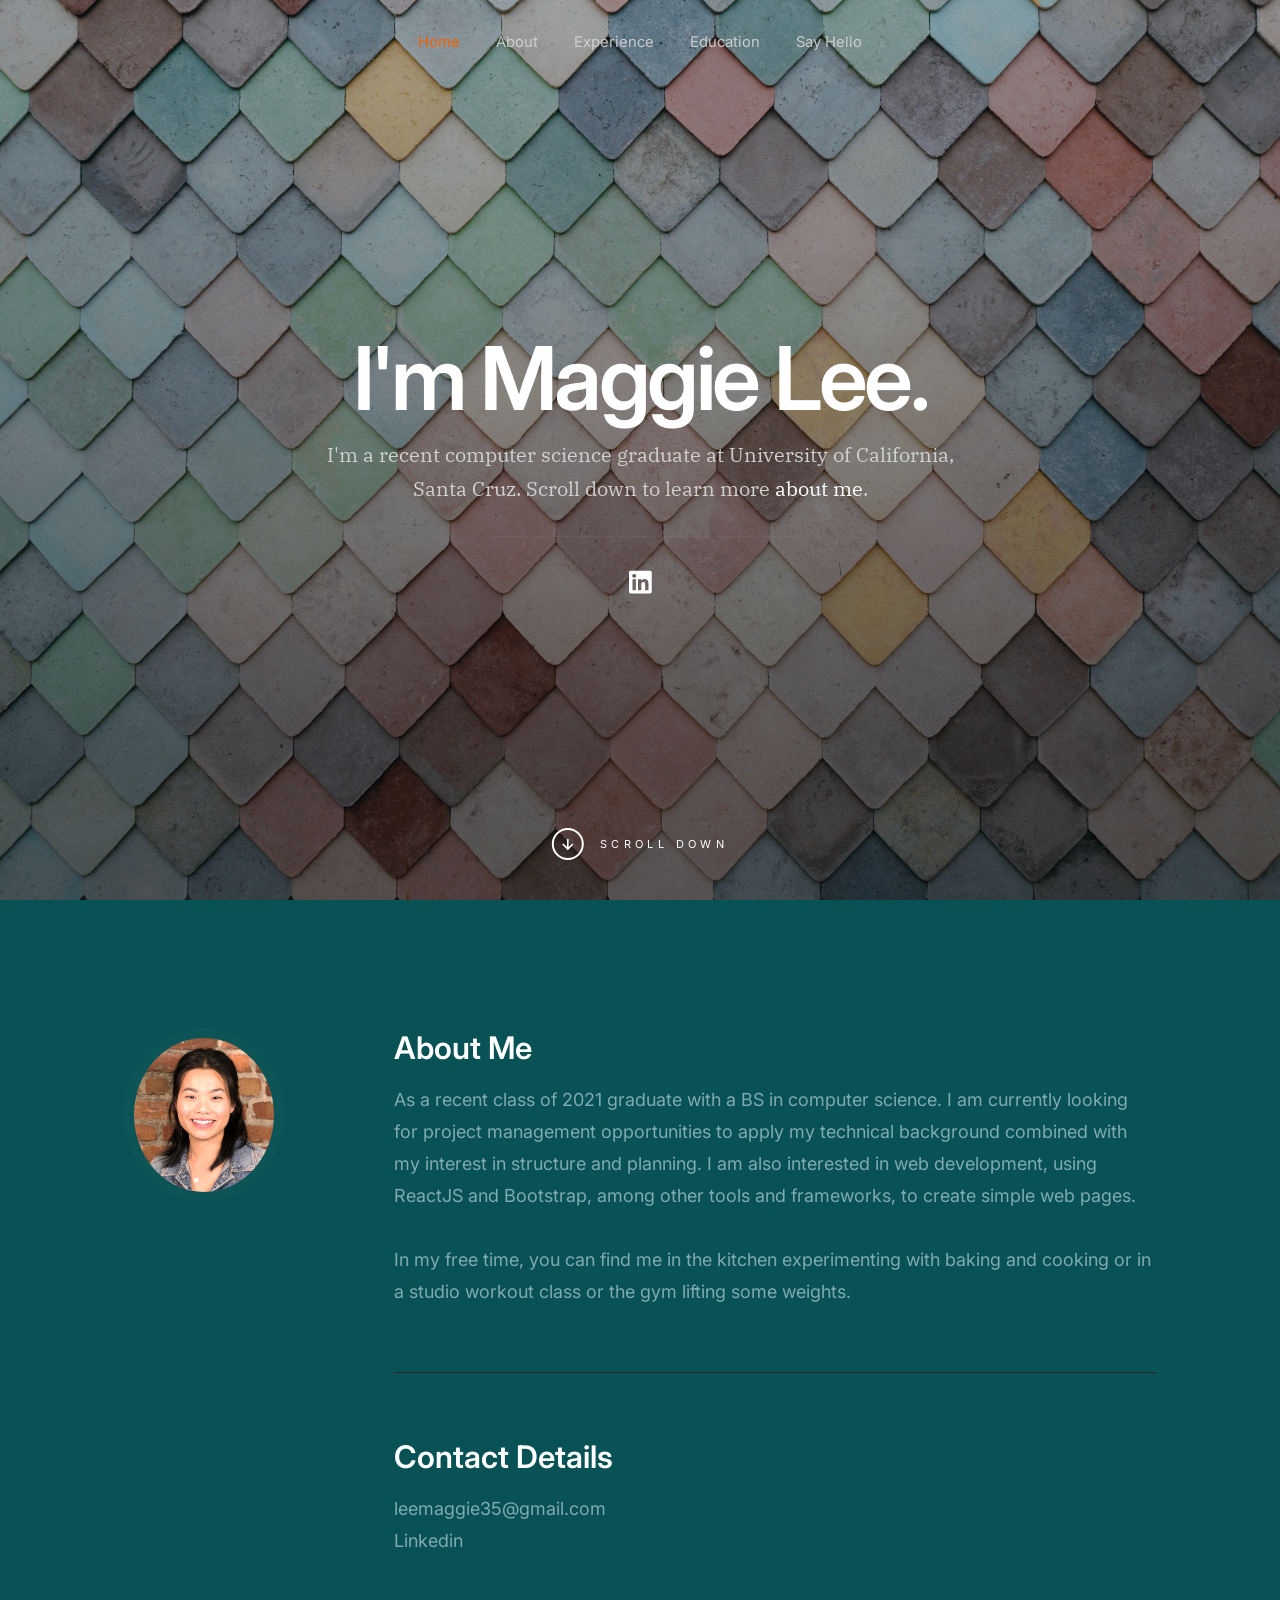
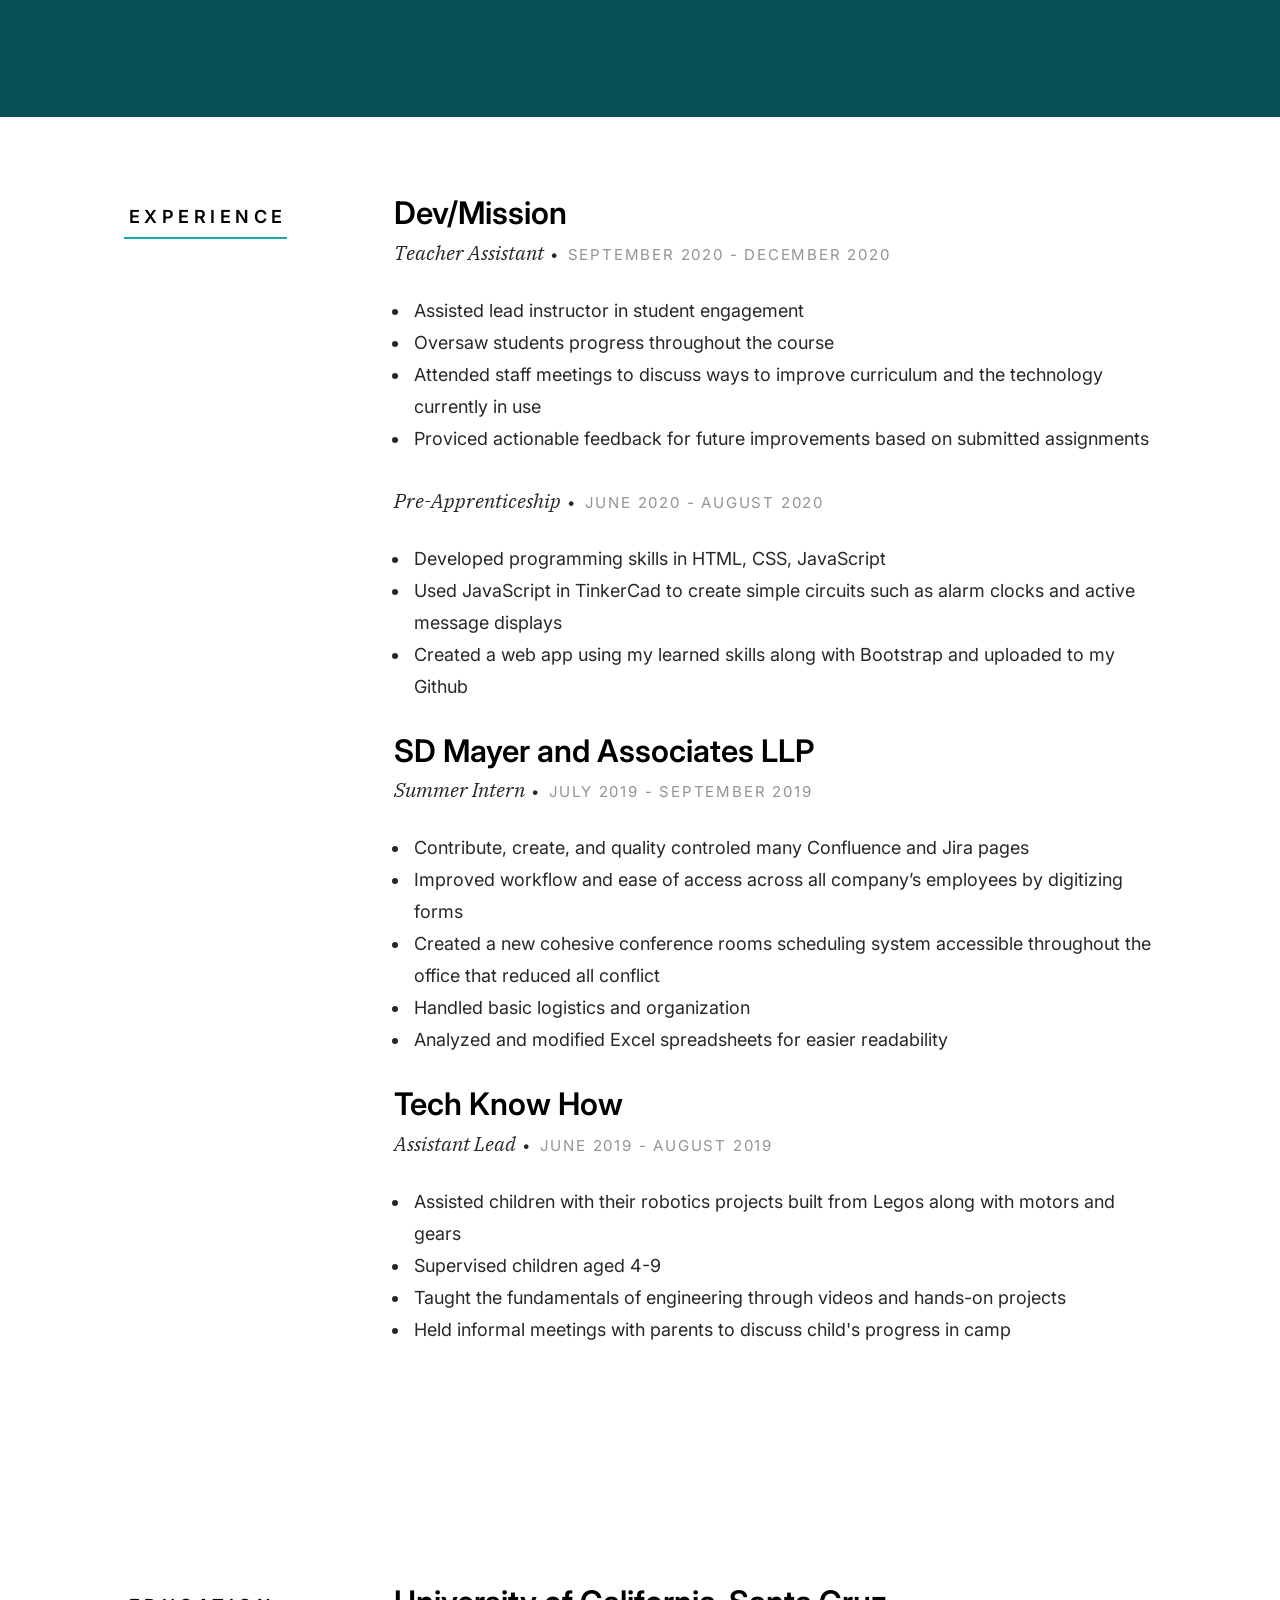
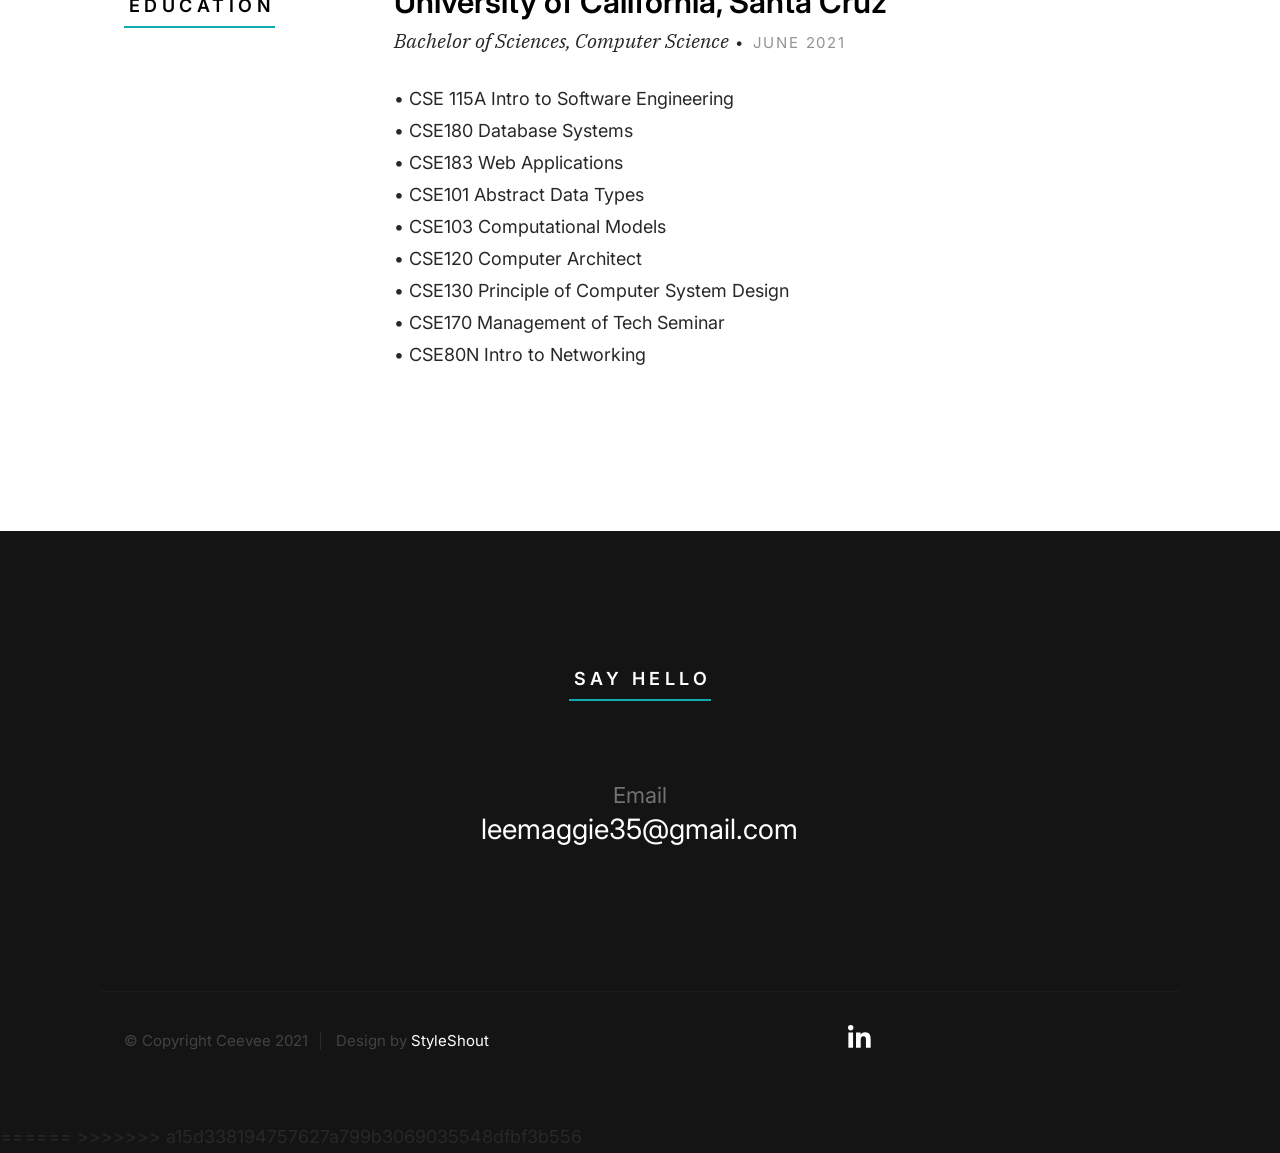
==== commit 3488ac45: "minor fixes" ====
--- a/index.html
+++ b/index.html
@@ -347,4 +347,15 @@
 
 </body>
 
+======
+<html lang="en">
+<head>
+    <meta charset="UTF-8">
+    <meta name="viewport" content="width=device-width, initial-scale=1.0">
+    <title>Maggie</title>
+</head>
+<body>
+    
+</body>
+>>>>>>> a15d338194757627a799b3069035548dfbf3b556
 </html>
--- a/css/styles.css
+++ b/css/styles.css
@@ -3452,6 +3452,7 @@
     background-repeat: no-repeat;
     background-position: center;
     background-size: cover;
+    z-index: auto;
 }
 
 .s-hero__bg::before {
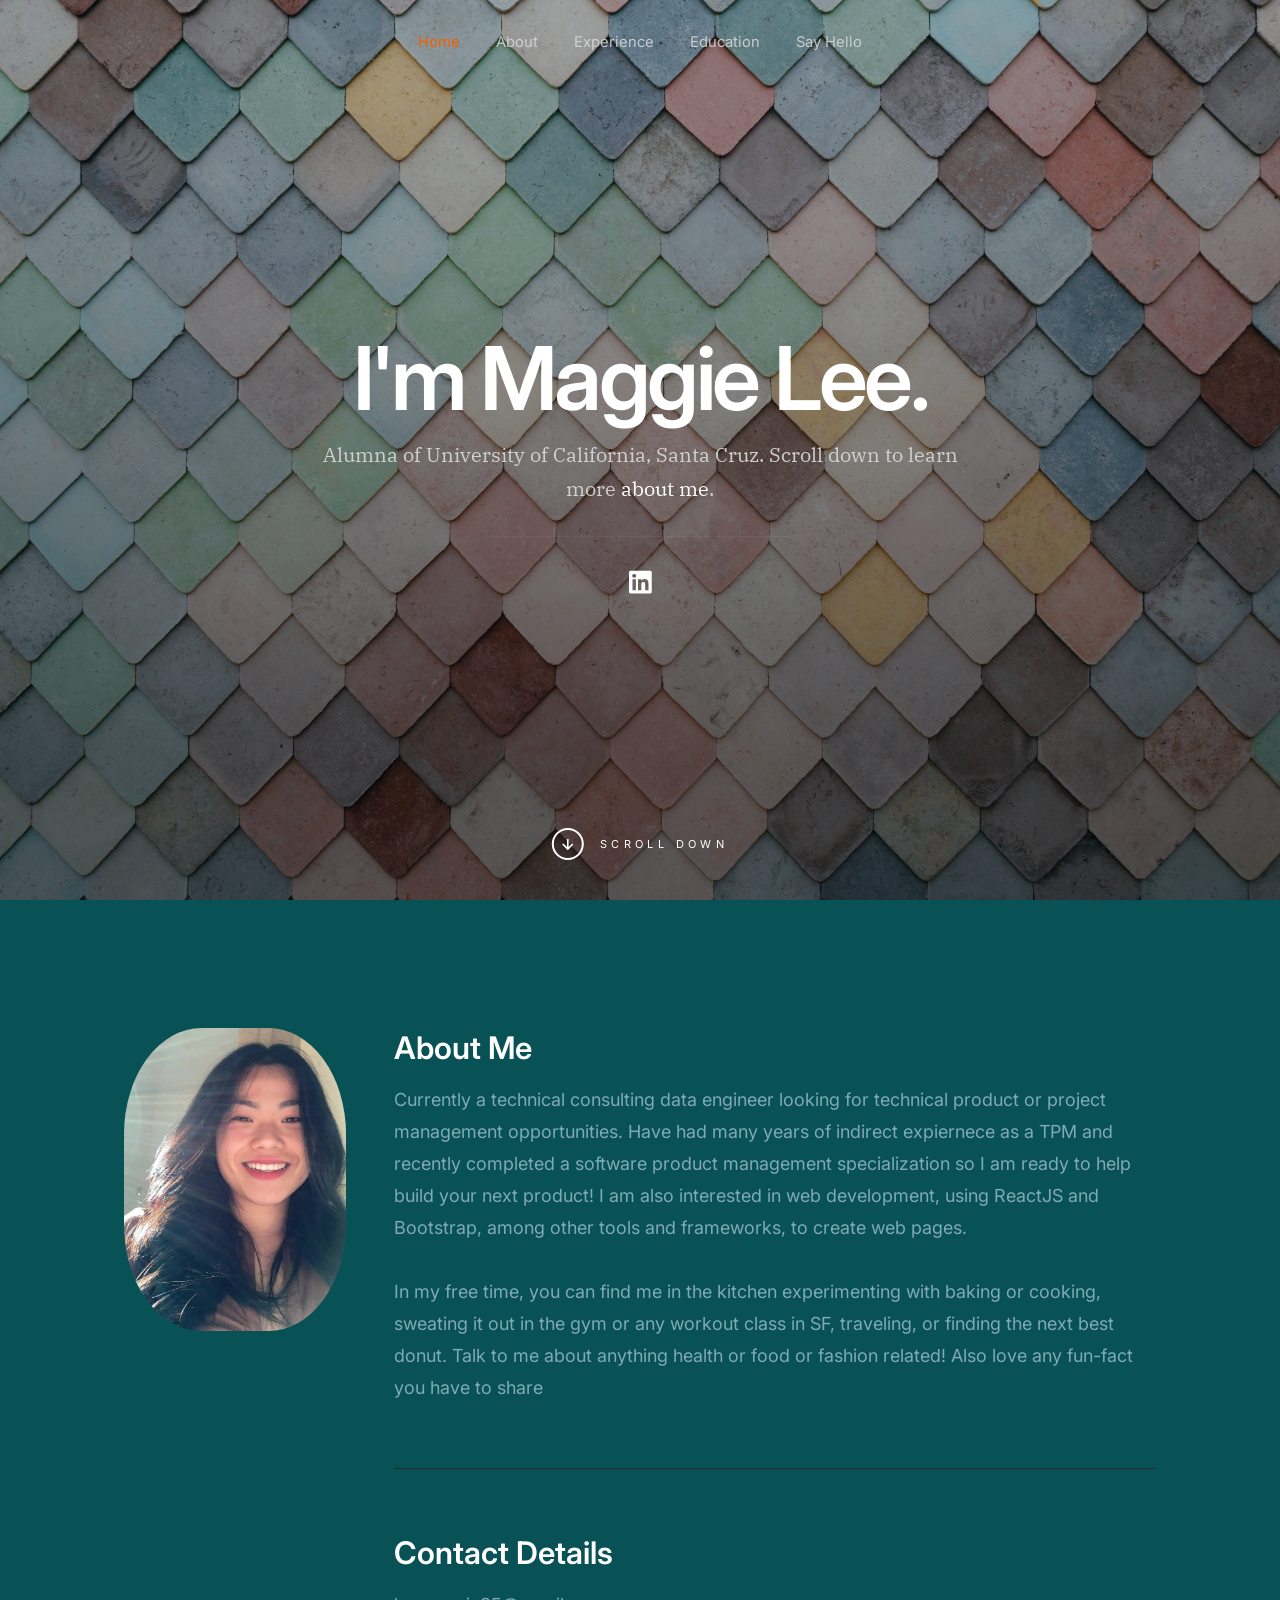
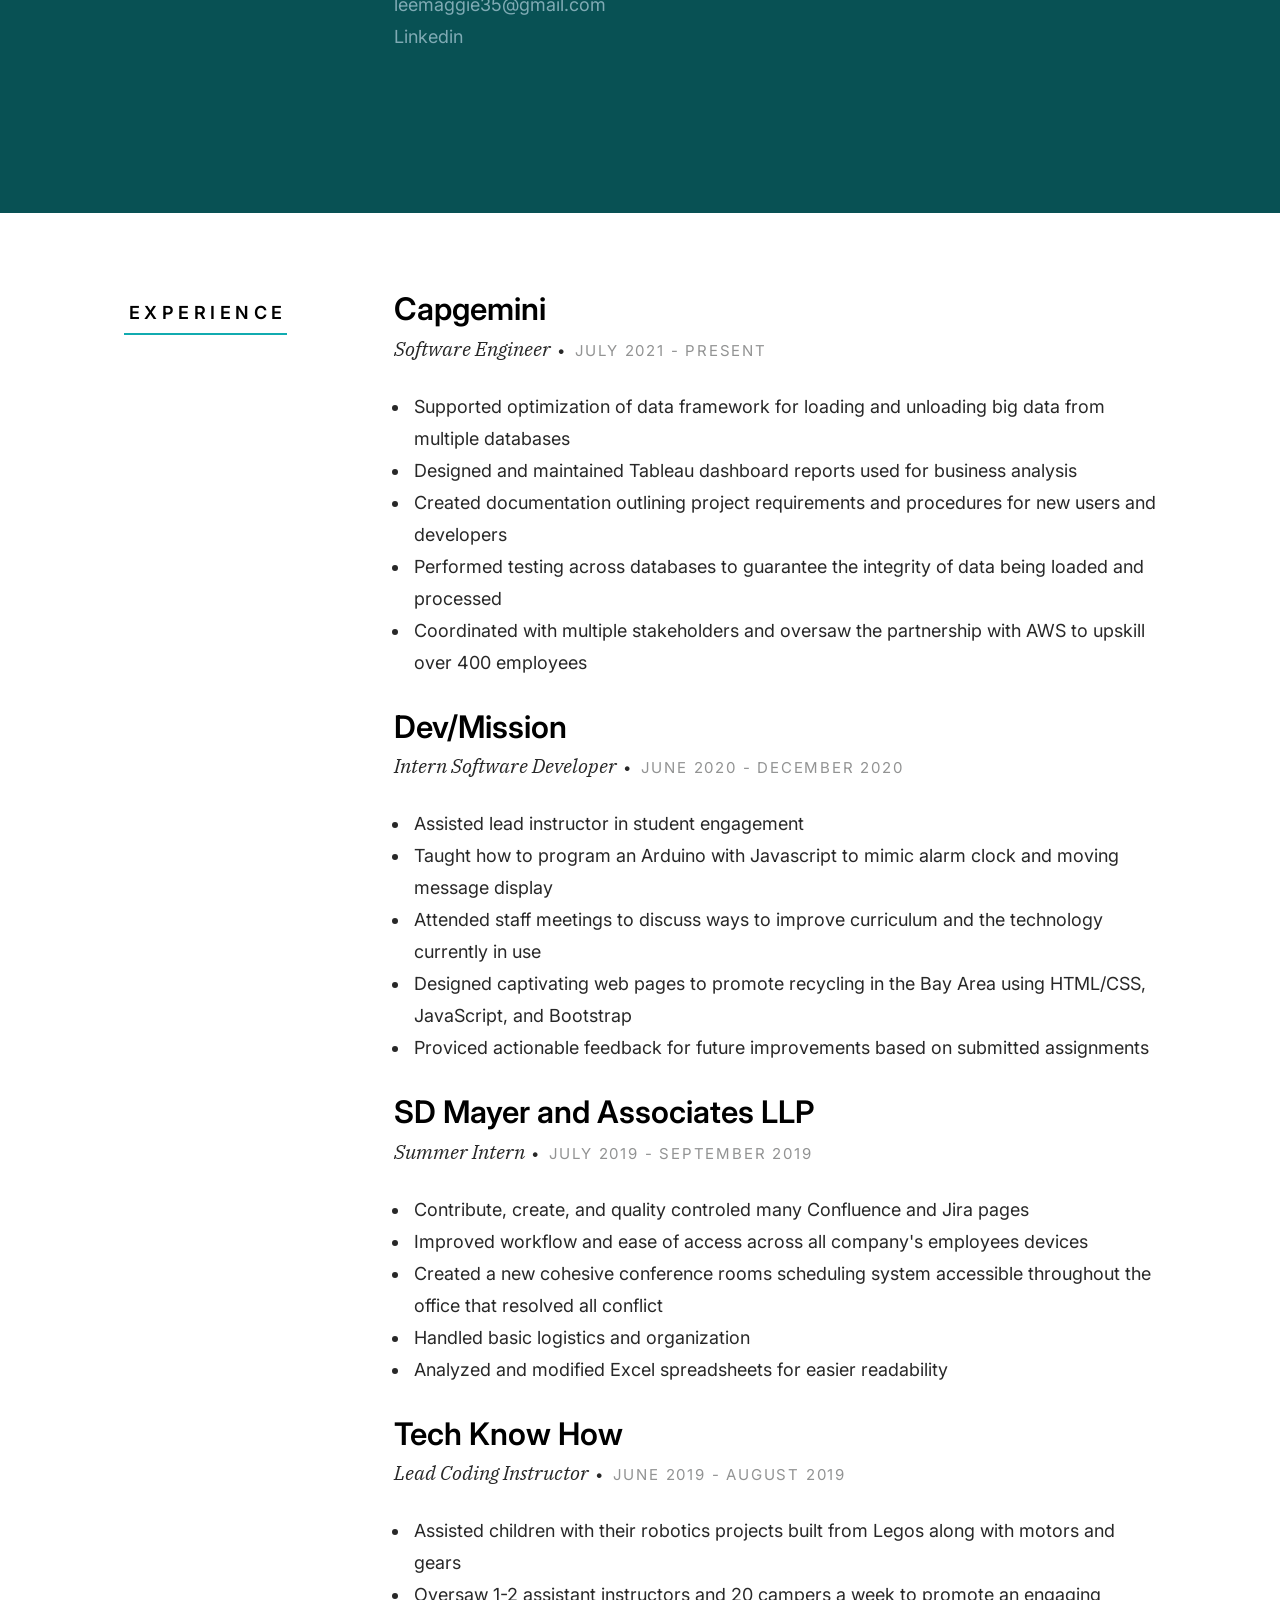
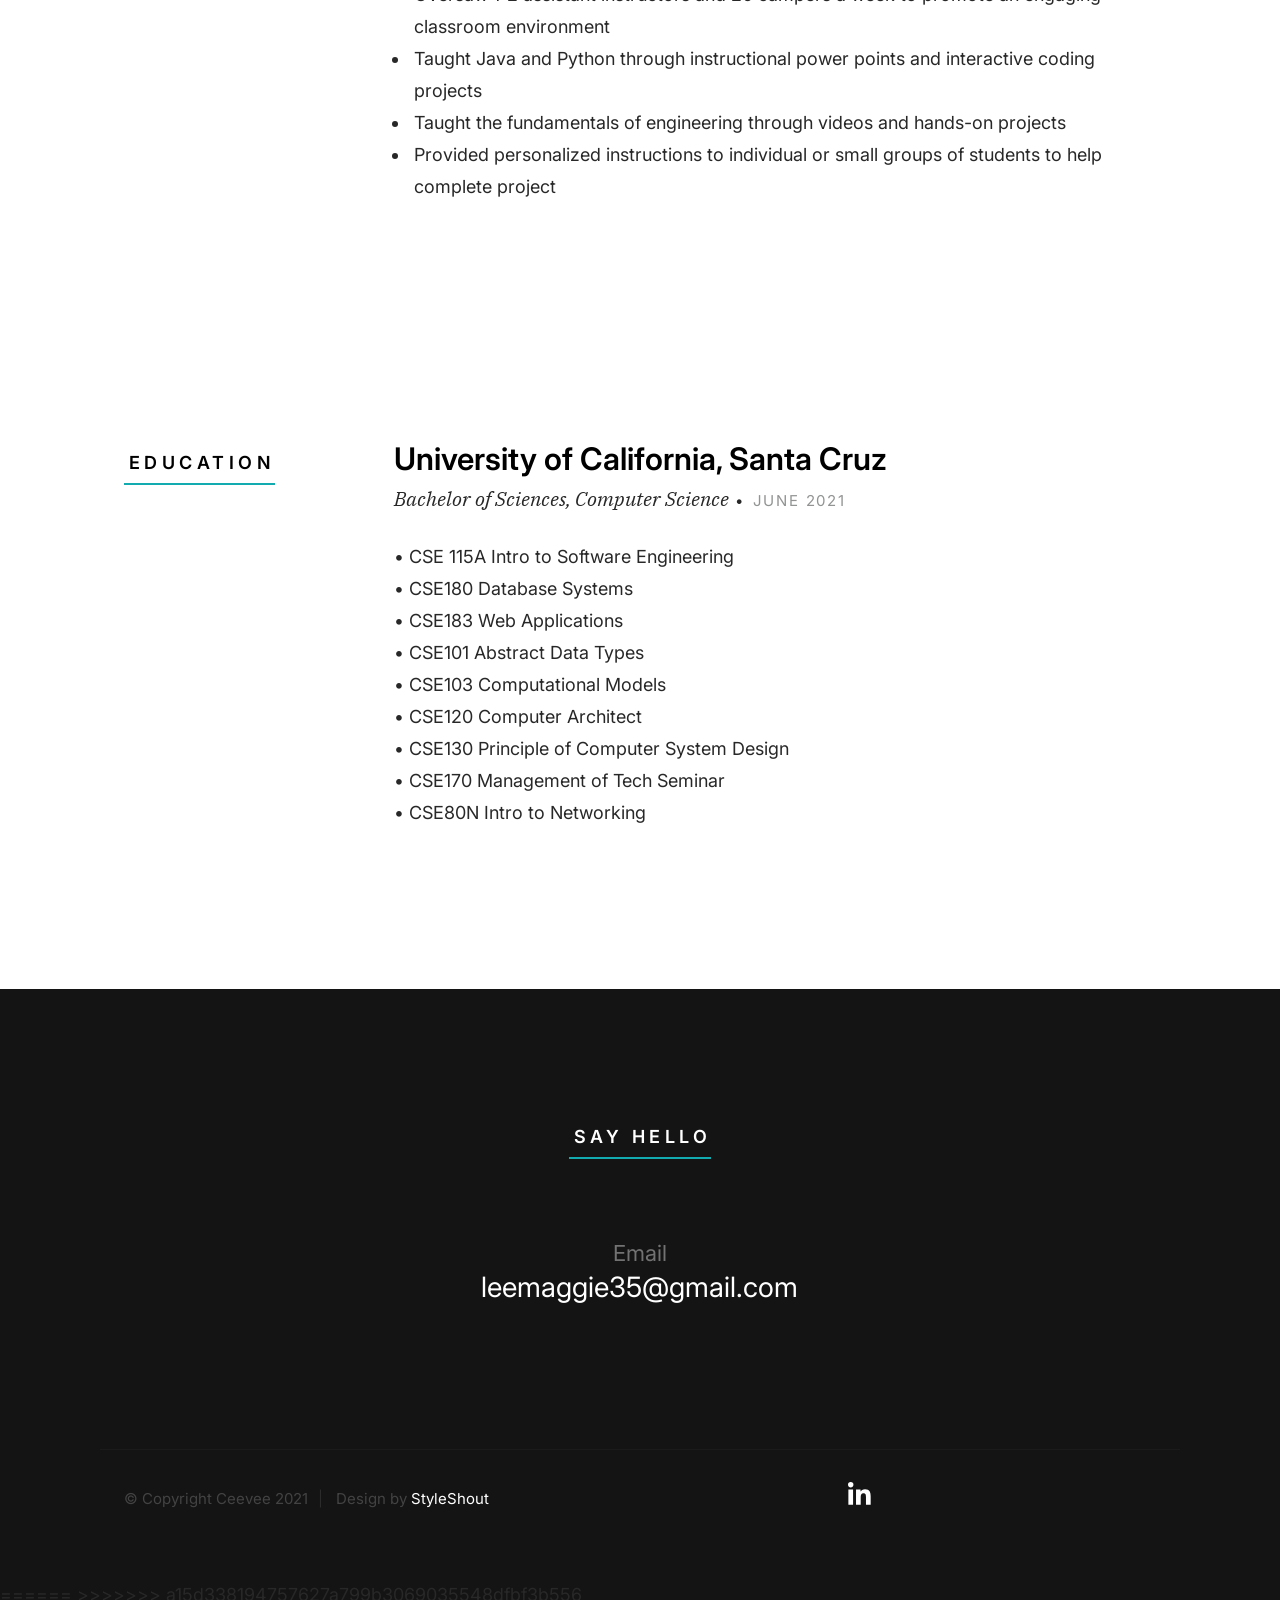
==== commit b8ff416d: "updated resume" ====
--- a/index.html
+++ b/index.html
@@ -76,7 +76,7 @@
                     <h1>I'm Maggie Lee.</h1>
 
                     <h3>
-                    I'm a recent computer science graduate at University of California, Santa Cruz. Scroll down to learn more <a class="smoothscroll" href="#about">about me</a>.
+                    Alumna of University of California, Santa Cruz. Scroll down to learn more <a class="smoothscroll" href="#about">about me</a>.
                     </h3>
 
                     <div class="s-hero__content-social">
@@ -85,7 +85,7 @@
                         <a href="#0"><i class="fab fa-instagram" aria-hidden="true"></i></a>
                         <a href="#0"><i class="fab fa-dribbble" aria-hidden="true"></i></a>
                         <a href="#0"><i class="fab fa-behance" aria-hidden="true"></i></a> -->
-                        <a href="https://www.linkedin.com/in/maggie-lee-991480192/"><i class="fab fa-linkedin" aria-hidden="true"></i></a>
+                        <a href="https://www.linkedin.com/in/maggielee123/" target="_blank"><i class="fab fa-linkedin" aria-hidden="true"></i></a>
                     </div>
 
                 </div> <!-- end s-hero__content-about -->
@@ -111,21 +111,22 @@
 
         <div class="row">
             <div class="column large-3 tab-12">
-                <img class="s-about__pic" src="images/avatars/maggie-lee.png" alt="">
+                <img class="s-about__pic" src="images/avatars/linkedInProPic.JPG" alt="">
             </div>
             <div class="column large-9 tab-12 s-about__content">
                 <h3>About Me</h3>
                 <p>
-                As a recent class of 2021 graduate with a 
-                BS in computer science. I am currently looking for project management
-                opportunities to apply my technical background combined with my interest in structure and planning.
+                Currently a technical consulting data engineer looking for technical product or project management opportunities.
+                Have had many years of indirect expiernece as a TPM and recently completed a software product management specialization
+                so I am ready to help build your next product!
                 
                 I am also interested in web development, using ReactJS and Bootstrap, among other tools and frameworks,
-                to create simple web pages. 
+                to create web pages. 
 
                 <br><br>
-                In my free time, you can find me in the kitchen experimenting with baking and cooking or
-                in a studio workout class or the gym lifting some weights. 
+                In my free time, you can find me in the kitchen experimenting with baking or cooking,
+                sweating it out in the gym or any workout class in SF, traveling, or finding the next best donut.
+                Talk to me about anything health or food or fashion related! Also love any fun-fact you have to share
                 </p>
 
                 <hr>
@@ -135,8 +136,8 @@
                         <h3>Contact Details</h3>
     
                         <p>
-                        <a href="mailto:leemaggie35@gmail.com">leemaggie35@gmail.com</a><br>
-                        <a href="https://www.linkedin.com/in/maggie-lee-991480192/">Linkedin</a>
+                        <a href="mailto:leemaggie35@gmail.com" target="_blank">leemaggie35@gmail.com</a><br>
+                        <a href="https://www.linkedin.com/in/maggielee123/" target="_blank">Linkedin</a>
                         </p>
                         
                     </div>
@@ -164,37 +165,49 @@
             <div class="column large-9 tab-12">
                 <div class="resume-block">
 
+                    <div class="resume-block">
+
+                        <div class="resume-block__header">
+                            <h4 class="h3">Capgemini</h4>
+                            <p class="resume-block__header-meta">
+                                <span>Software Engineer</span> 
+                                <span class="resume-block__header-date">
+                                    July 2021 - Present
+                                </span>
+                            </p>
+                        </div>
+    
+                        <ul>
+                            <li> Supported optimization of data framework for loading and unloading big data from multiple databases
+                            </li>
+                            <li> Designed and maintained Tableau dashboard reports used for business analysis
+                            </li>
+                            <li>Created documentation outlining project requirements and procedures for new users and developers </li>
+                            <li>Performed testing across databases to guarantee the integrity of data being loaded and processed
+                            </li>
+                            <li>Coordinated with multiple stakeholders and oversaw the partnership with AWS to upskill over 400 employees
+                            </li>
+                        </ul>
+                    </div> <!-- end resume-block -->
+
                     <div class="resume-block__header">
                         <h4 class="h3">Dev/Mission</h4>
                         <p class="resume-block__header-meta">
-                            <span>Teacher Assistant</span> 
+                            <span>Intern Software Developer</span> 
                             <span class="resume-block__header-date">
-                                September 2020 - December 2020
+                                June 2020 - December 2020
                             </span>
                         </p>
                     </div>
 
                     <ul>
                         <li>Assisted lead instructor in student engagement</li>
-                        <li>Oversaw students progress throughout the course</li>
+                        <li>Taught how to program an Arduino with Javascript to mimic alarm clock and moving message display</li>
                         <li>Attended staff meetings to discuss ways to improve
                             curriculum and the technology currently in use
                         </li>
+                        <li>Designed captivating web pages to promote recycling in the Bay Area using HTML/CSS, JavaScript, and Bootstrap</li>
                         <li>Proviced actionable feedback for future improvements based on submitted assignments</li>
-                    </ul>
-                    <div class="resume-block__header">
-                        <p class="resume-block__header-meta">
-                            <span>Pre-Apprenticeship</span> 
-                            <span class="resume-block__header-date">
-                                June 2020 - August 2020
-                            </span>
-                        </p>
-                    </div>
-
-                    <ul>
-                        <li>Developed programming skills in HTML, CSS, JavaScript </li>
-                        <li>Used JavaScript in TinkerCad to create simple circuits such as alarm clocks and active message displays</li>
-                        <li>Created a web app using my learned skills along with Bootstrap and uploaded to my Github</li>
                     </ul>
 
                 </div> <!-- end resume-block -->
@@ -213,9 +226,9 @@
 
                     <ul>
                         <li>Contribute, create, and quality controled many Confluence and Jira pages</li>
-                        <li>Improved workflow and ease of access across all company’s employees by digitizing forms</li>
+                        <li>Improved workflow and ease of access across all company's employees devices</li>
                         <li>Created a new cohesive conference rooms scheduling system accessible 
-                            throughout the office that reduced all conflict </li>
+                            throughout the office that resolved all conflict </li>
                         <li>Handled basic logistics and organization</li>
                         <li>Analyzed and modified Excel spreadsheets for easier readability </li>
                     </ul>
@@ -226,7 +239,7 @@
                     <div class="resume-block__header">
                         <h4 class="h3">Tech Know How</h4>
                         <p class="resume-block__header-meta">
-                            <span>Assistant Lead</span> 
+                            <span>Lead Coding Instructor</span> 
                             <span class="resume-block__header-date">
                                 June 2019 - August 2019
                             </span>
@@ -235,9 +248,12 @@
 
                     <ul>
                         <li>Assisted children with their robotics projects built from Legos along with motors and gears</li>
-                        <li>Supervised children aged 4-9</li>
+                        <li>Oversaw 1-2 assistant instructors and 20 campers a week to promote an engaging classroom environment
+                        </li>
+                        <li>Taught Java and Python through instructional power points and interactive coding projects
+                        </li>
                         <li>Taught the fundamentals of engineering through videos and hands-on projects</li>
-                        <li>Held informal meetings with parents to discuss child's progress in camp</li>
+                        <li>Provided personalized instructions to individual or small groups of students to help complete project</li>
                     </ul>
                 </div> <!-- end resume-block -->
             </div>
@@ -322,7 +338,7 @@
                     <li><a href="#0"><i class="fab fa-twitter" aria-hidden="true"></i></a></li>
                     <li><a href="#0"><i class="fab fa-instagram" aria-hidden="true"></i></a></li>
                     <li><a href="#0"><i class="fab fa-dribbble" aria-hidden="true"></i></a></li> -->
-                    <li><a href="https://www.linkedin.com/in/maggie-lee-991480192/"><i class="fab fa-linkedin-in" aria-hidden="true"></i></a></li>
+                    <li><a href="https://www.linkedin.com/in/maggielee123/" target="_blank"><i class="fab fa-linkedin-in" aria-hidden="true"></i></a></li>
                 </ul>
             </div>
 
--- a/css/styles.css
+++ b/css/styles.css
@@ -3790,10 +3790,9 @@
 }
 
 .s-about__pic {
-    width: var(--vspace-5);
-    height: var(--vspace-5.1);
-    border: 1rem solid rgba(255, 255, 255, 0.02);
-    border-radius: 50%;
+    width: var(--vspace-6);
+    height: var(--vspace-6.02);
+    border-radius: 35%;
 }
 
 .s-about__content-bottom {
